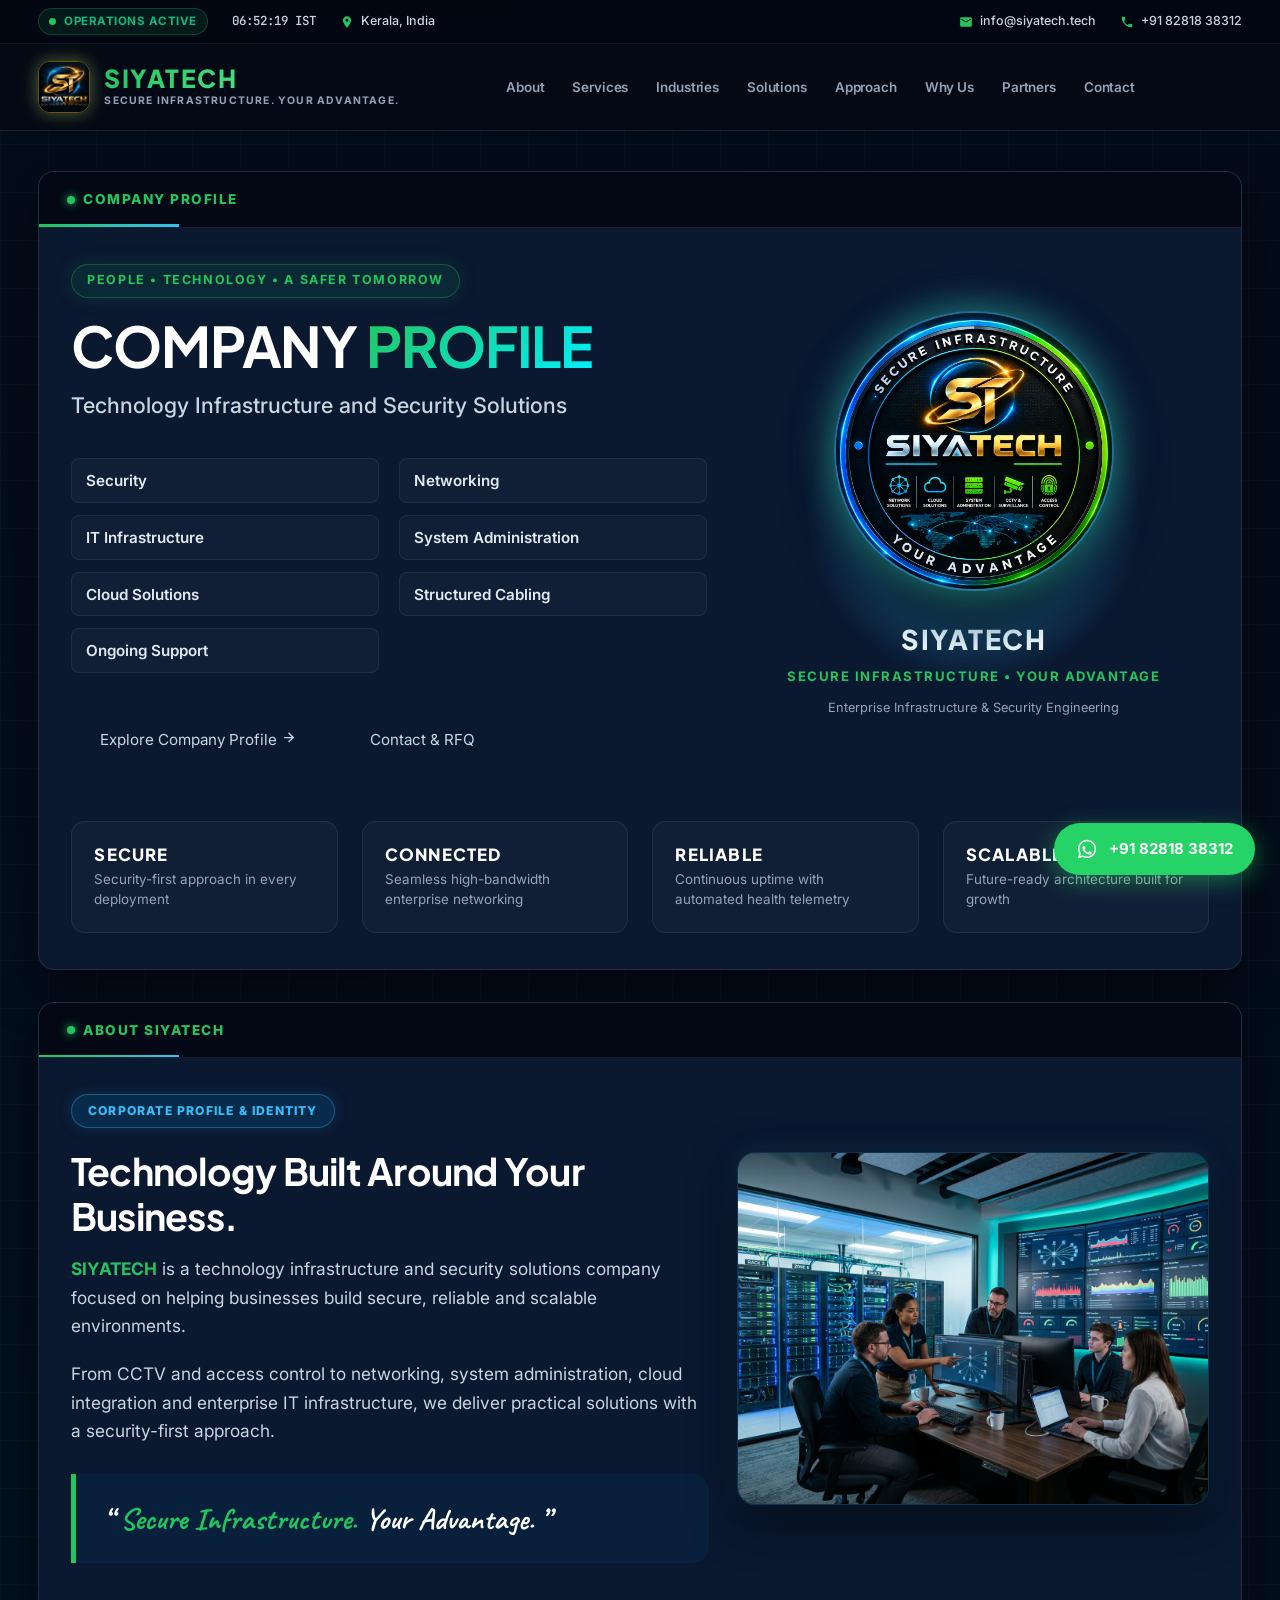
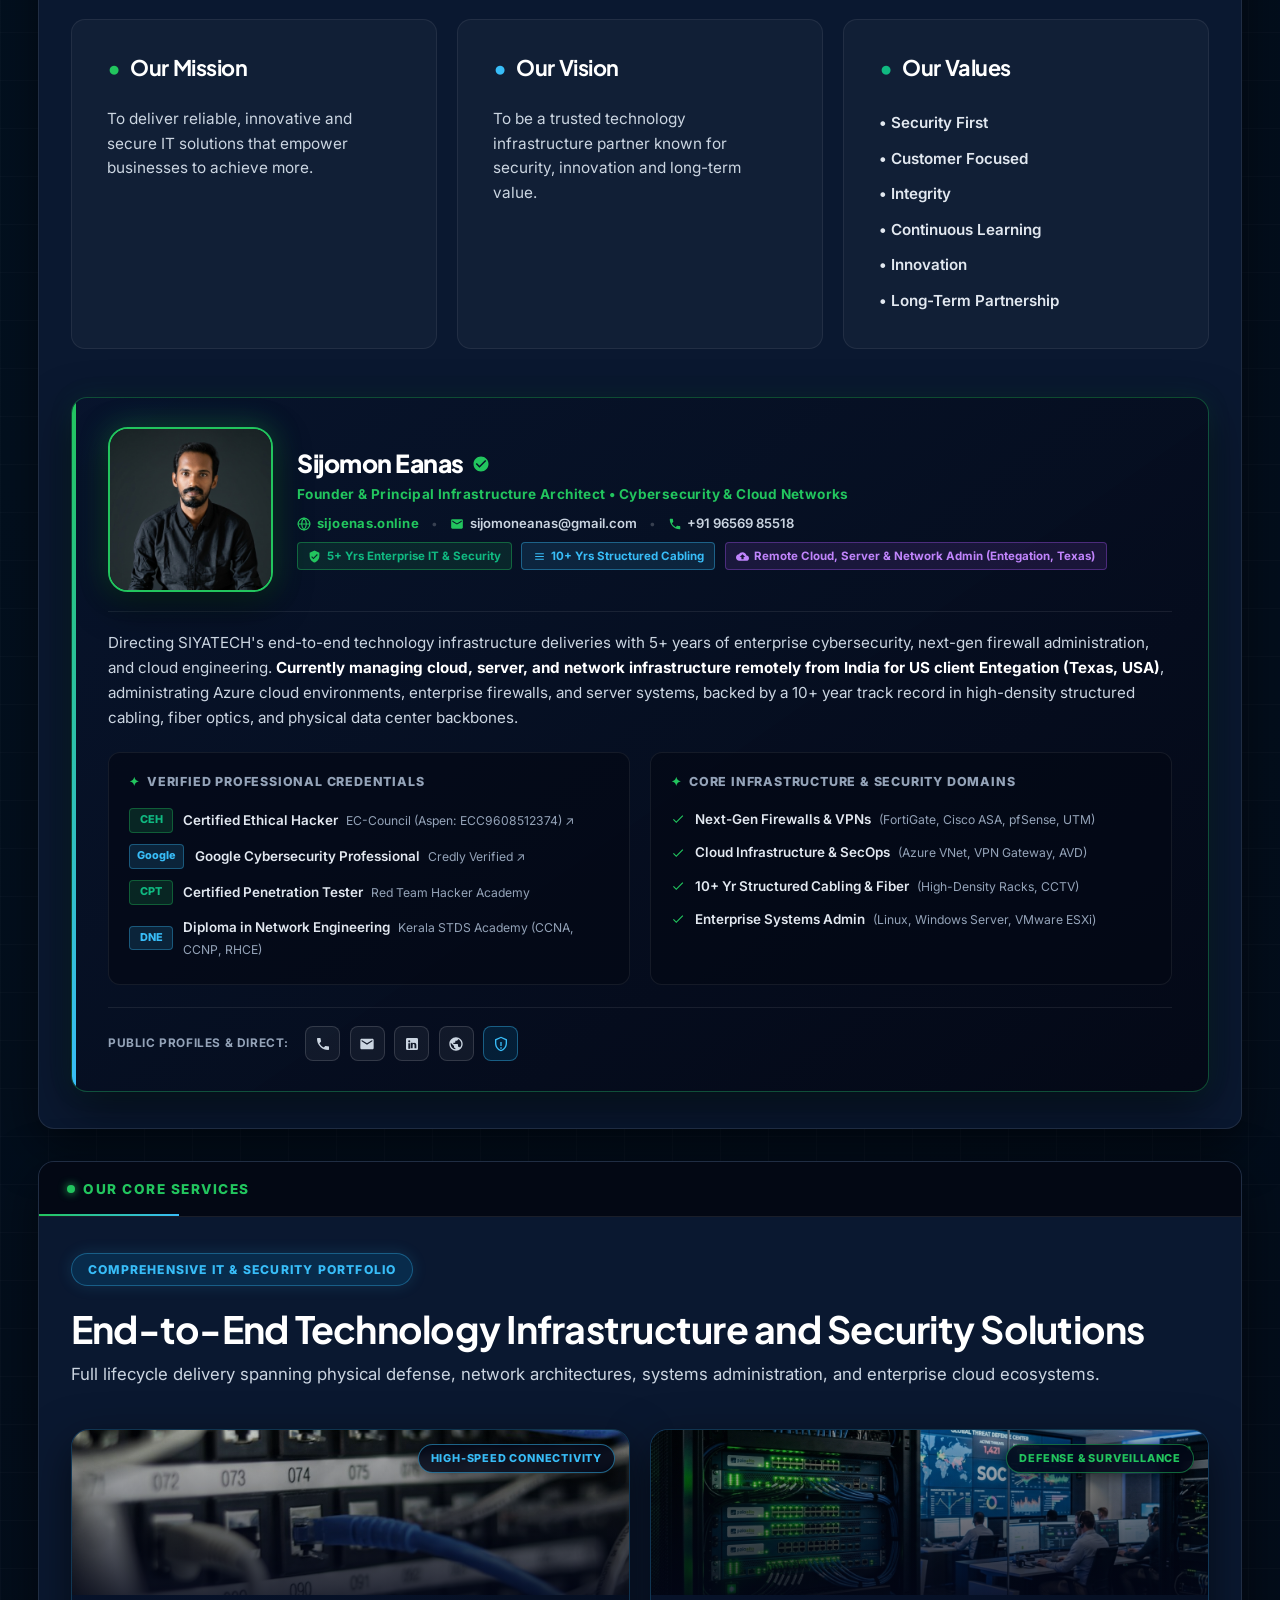
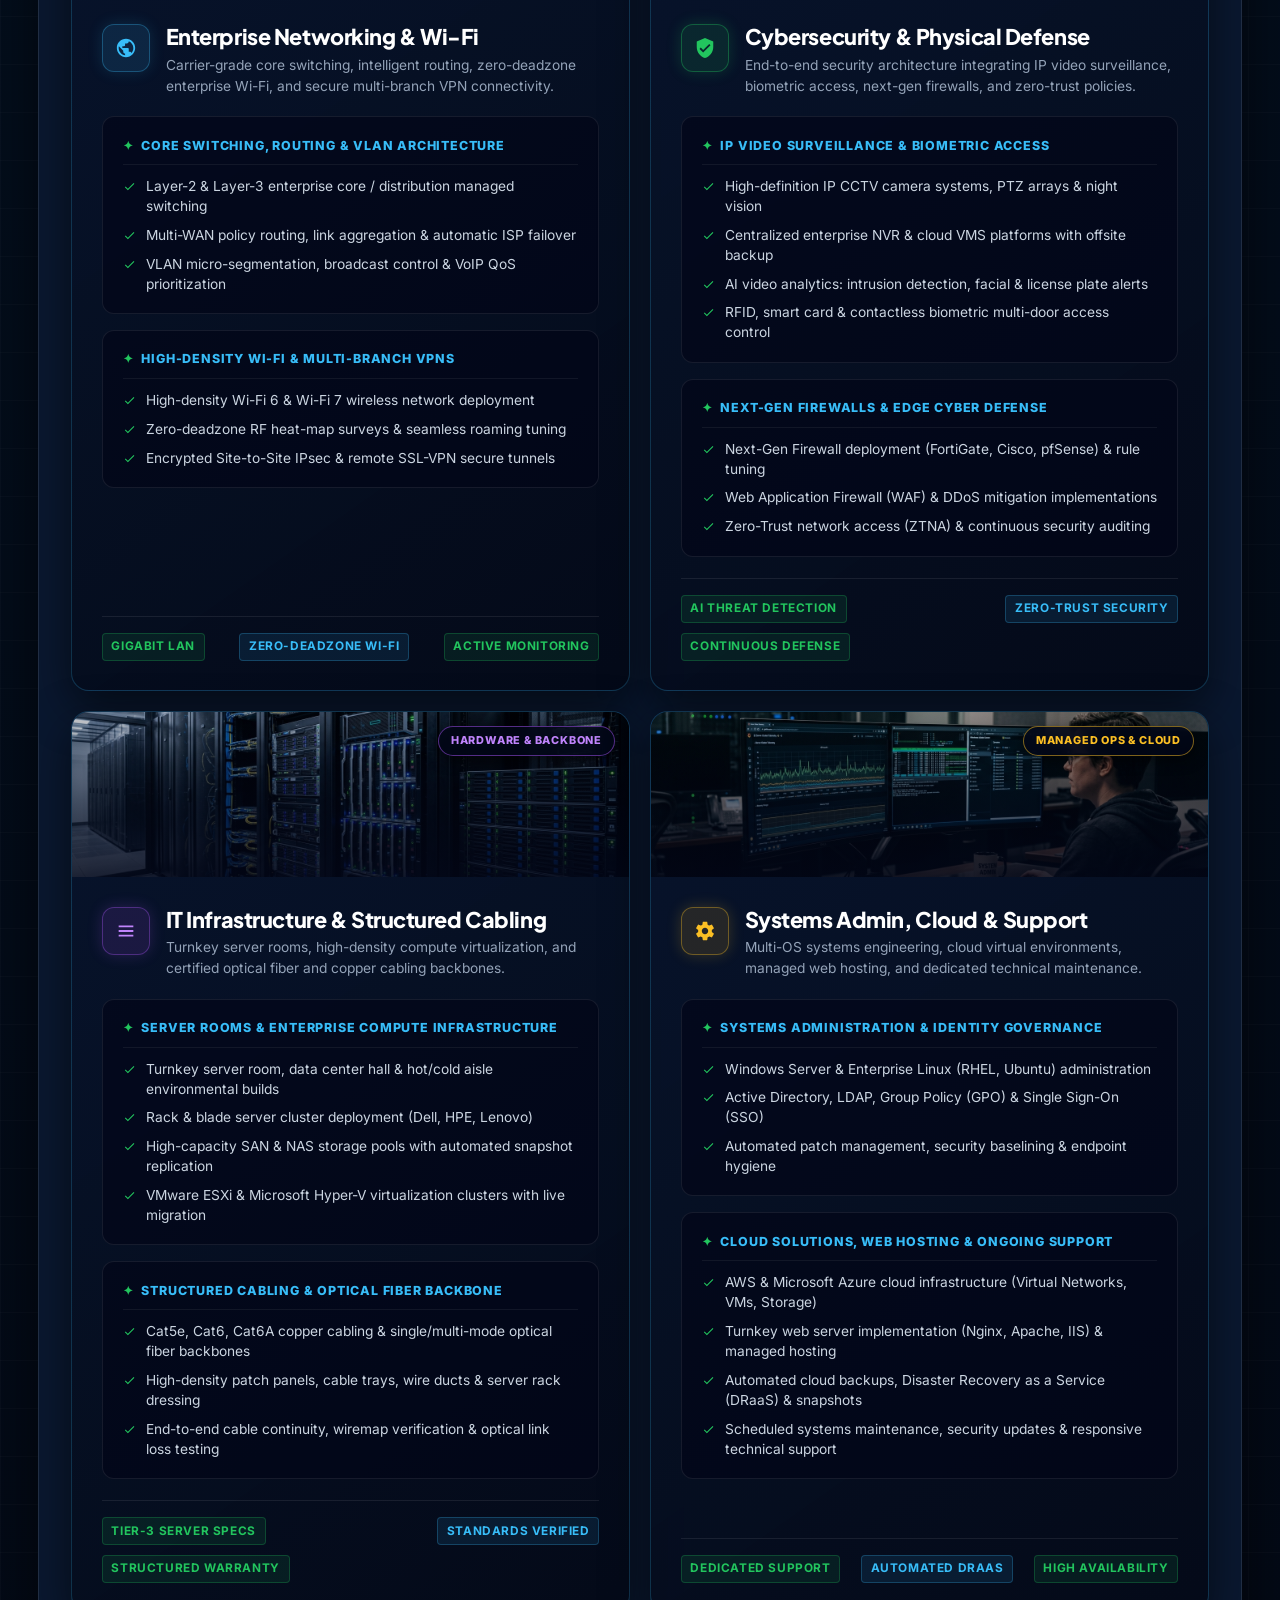
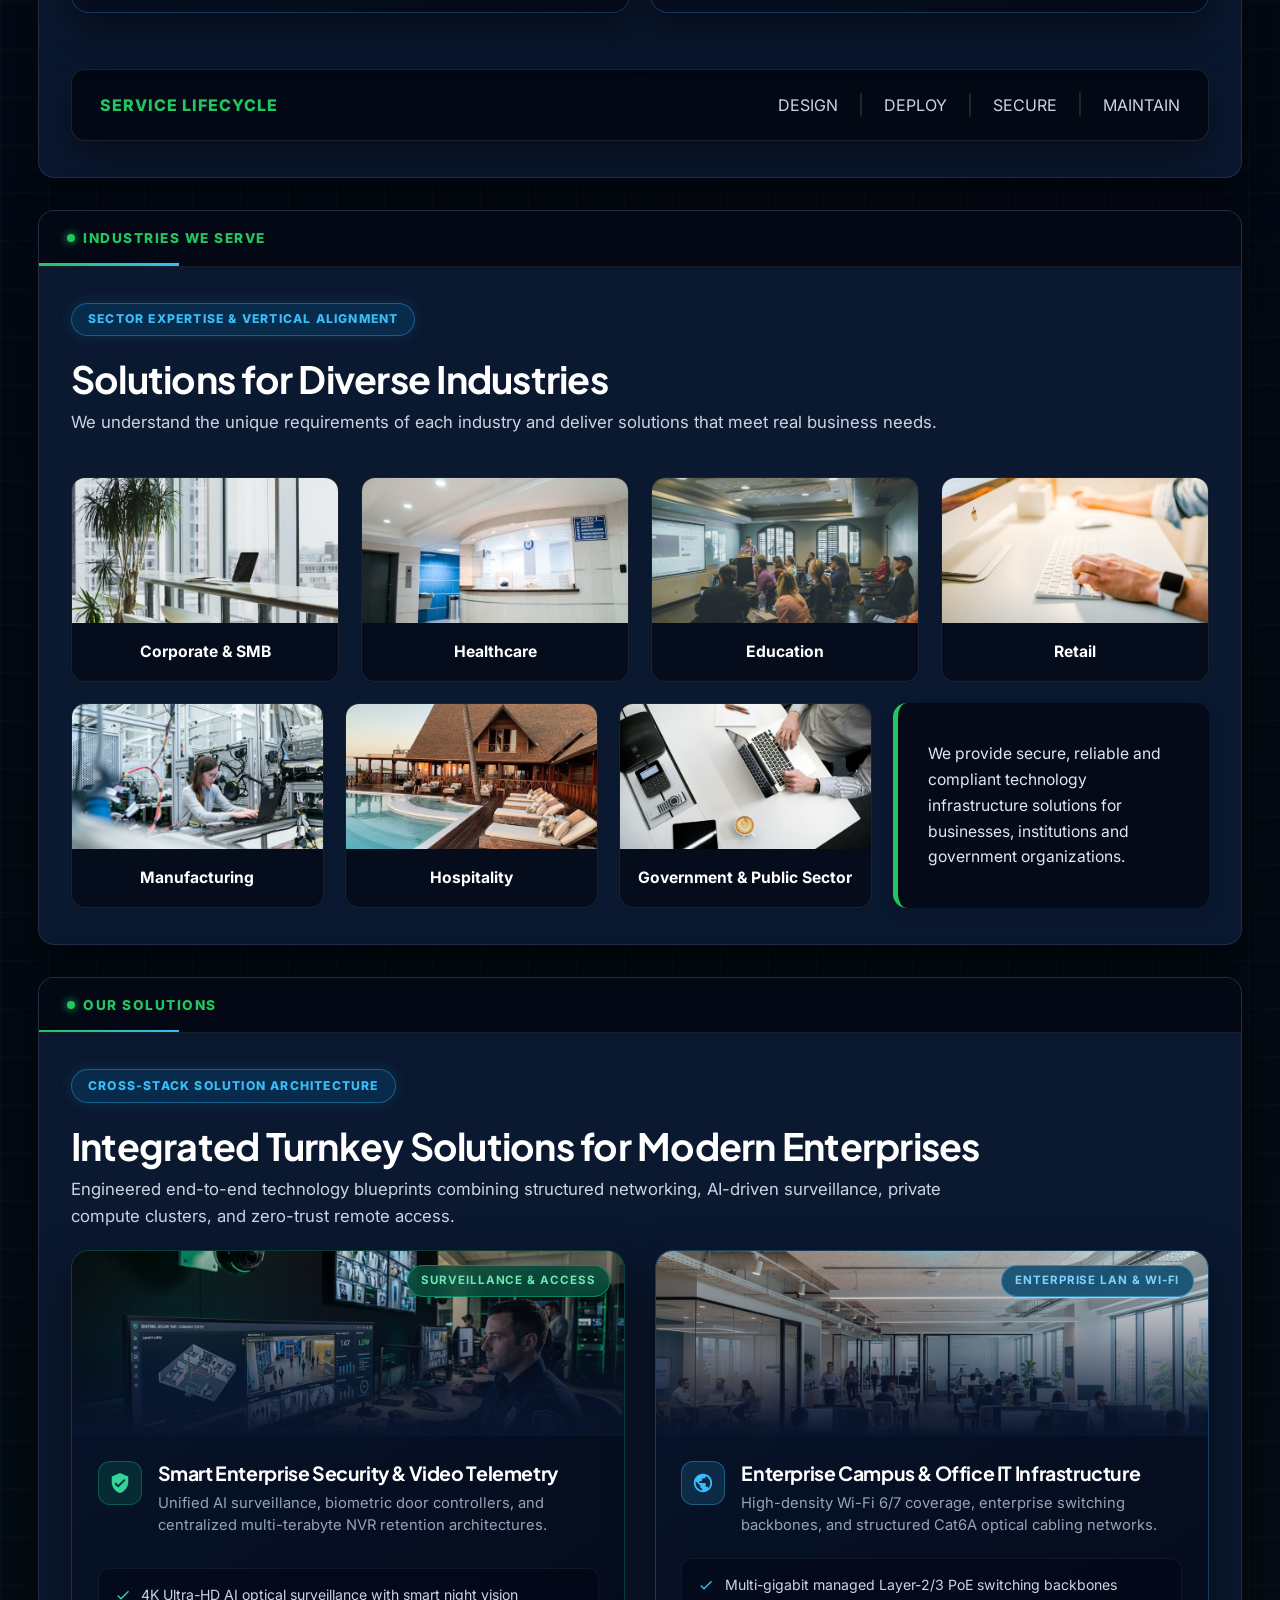
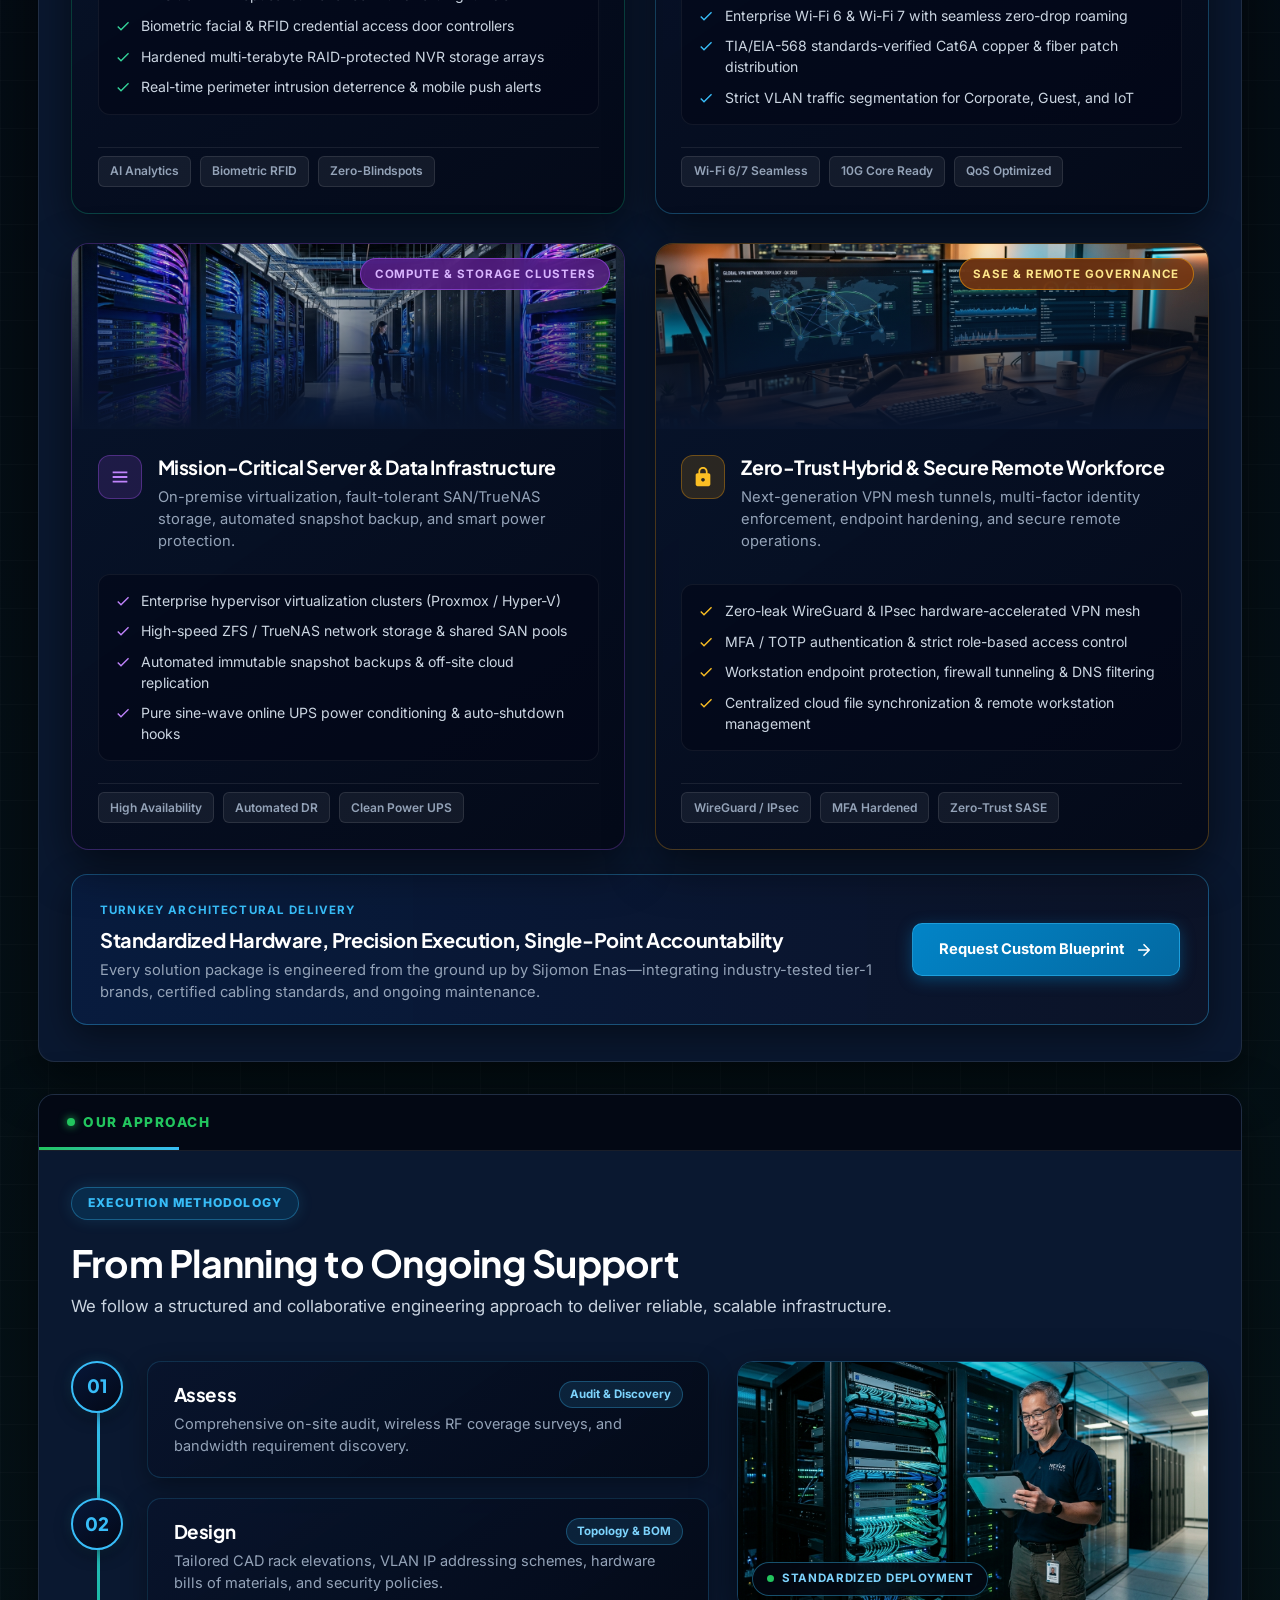
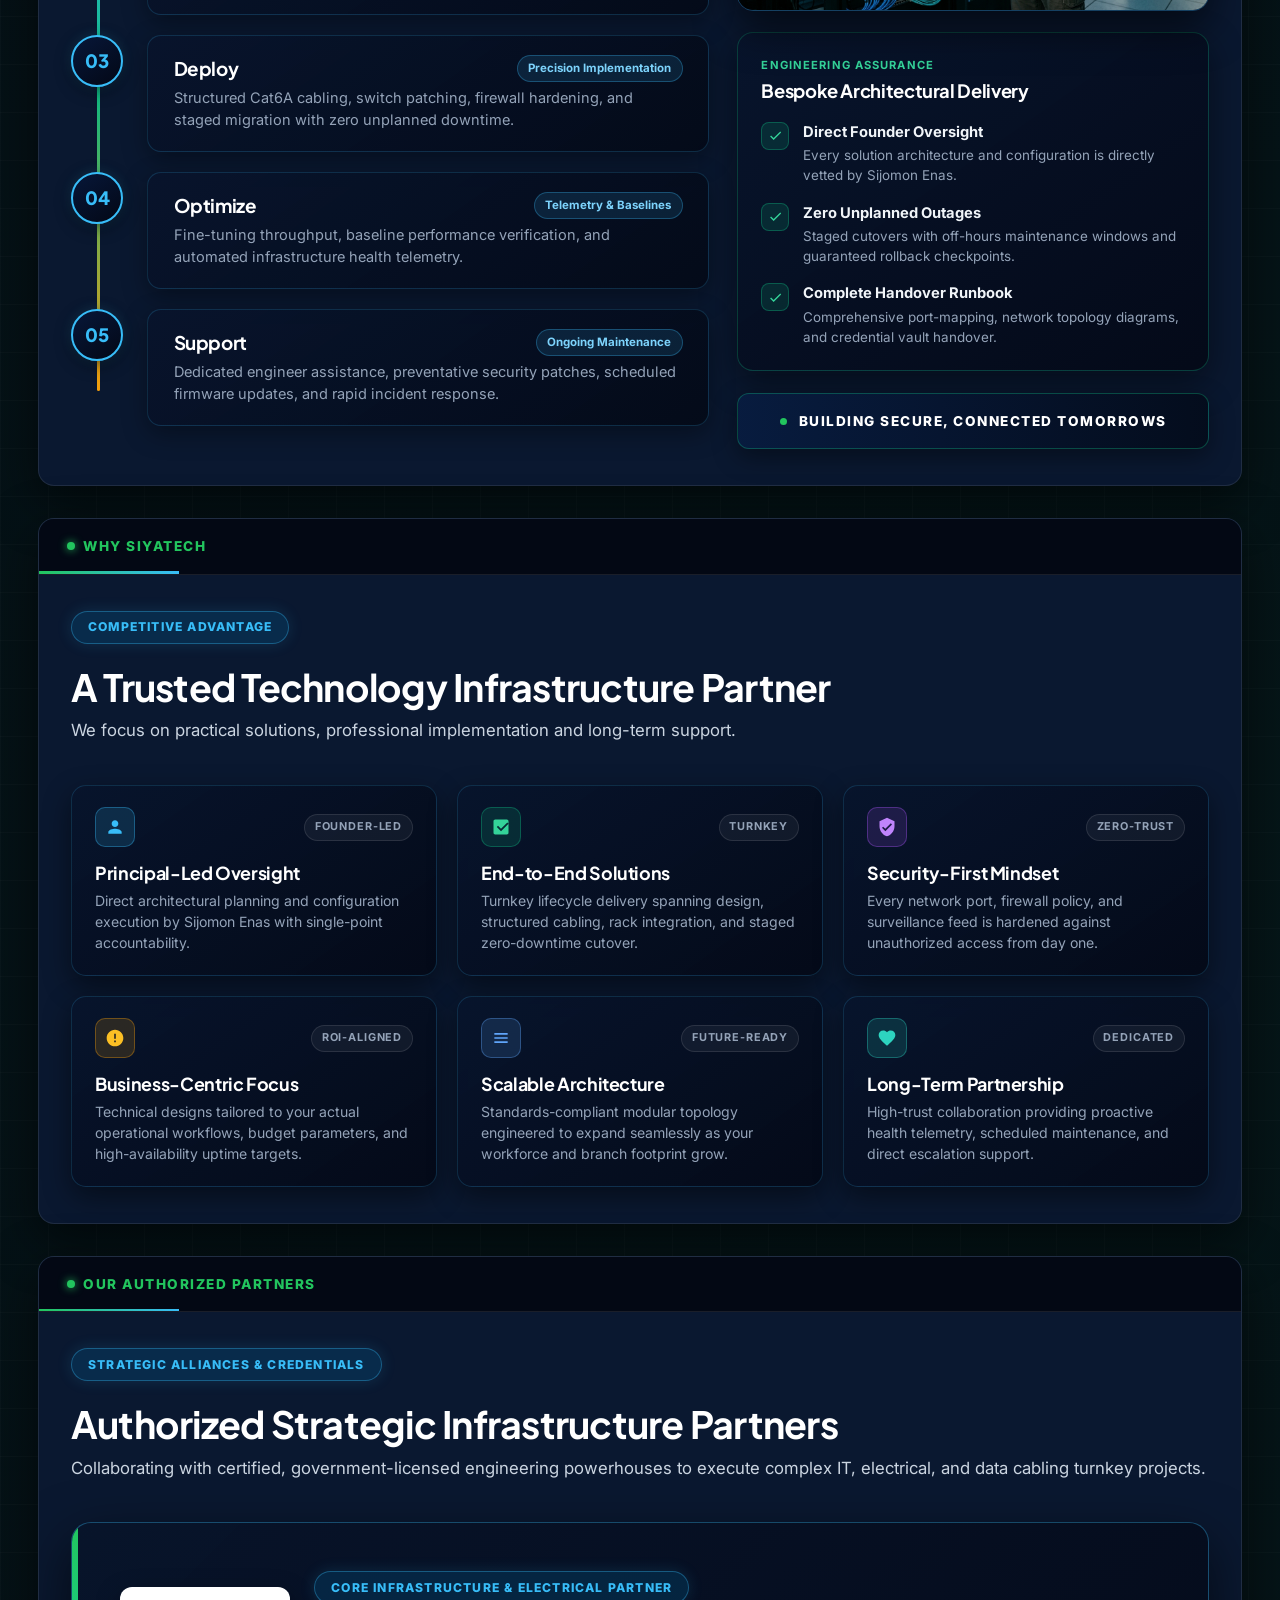
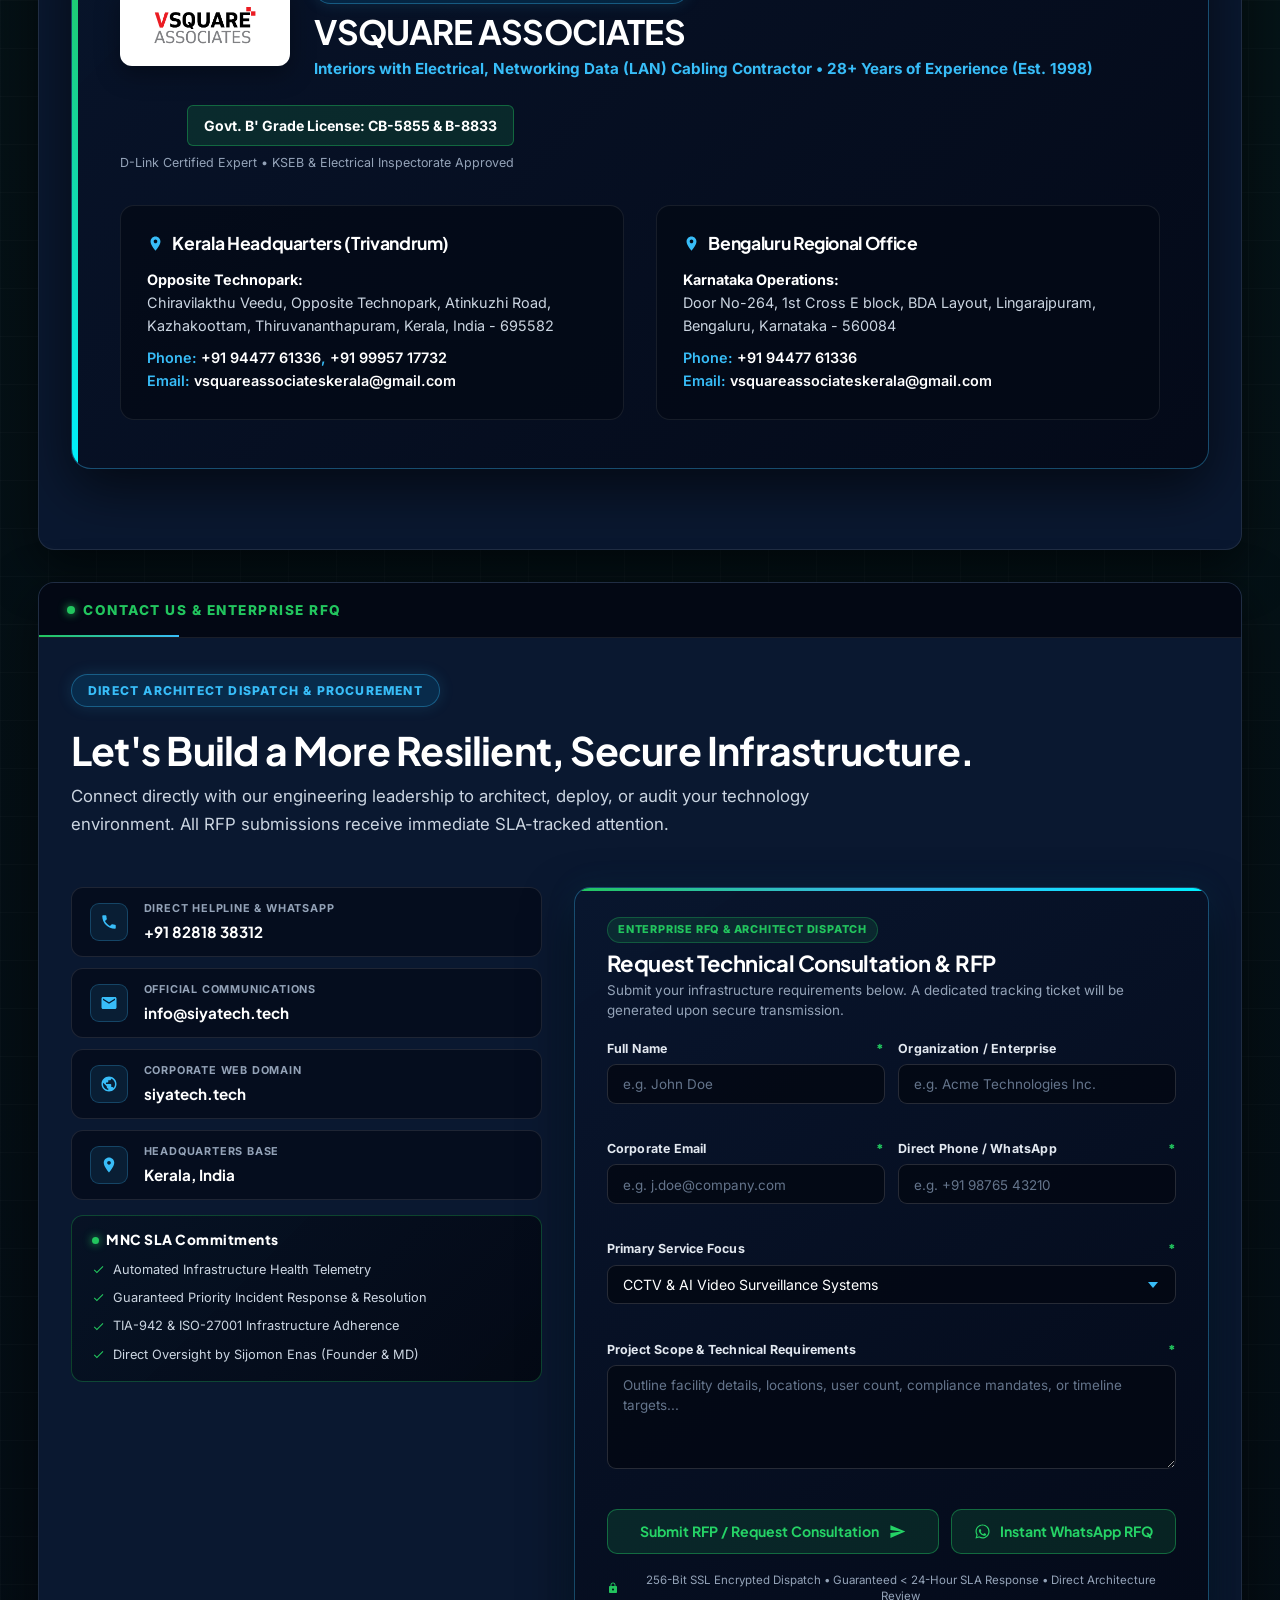
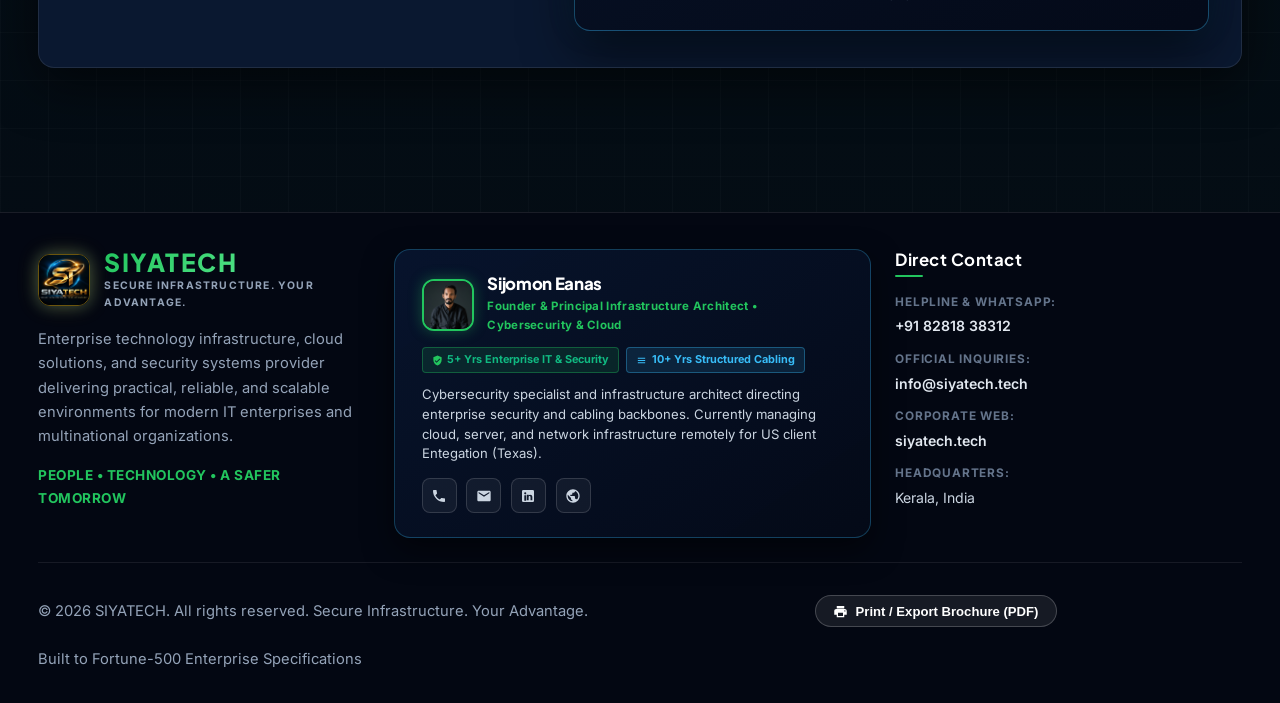
==== index.html @ b3ab4502 "Real-time auto backup 2026-09-28 01:26:15" ====
<!DOCTYPE html>
<html lang="en">
<head>
  <meta charset="UTF-8">
  <meta name="viewport" content="width=device-width, initial-scale=1.0">
  <title>SIYATECH | Enterprise Technology Infrastructure &amp; Security Solutions</title>
  <meta name="description" content="SIYATECH Official Executive Company Profile &amp; Technology Infrastructure Brochure. High-availability CCTV, Networking, Cloud Computing, Cloud Security, IT Infrastructure and System Administration.">
  <link rel="stylesheet" href="css/style.css?v=3.7">
  <link rel="icon" type="image/png" href="assets/images/company_logo_circle.png">
</head>
<body class="tech-grid-bg">

  <!-- Top Enterprise Status Bar -->
  <div class="top-bar">
    <div class="container top-bar-inner">
      <div class="top-bar-left">
        <span class="noc-live-badge">
          <span class="pulse-dot"></span>
          <span>OPERATIONS ACTIVE</span>
        </span>
        <span class="top-bar-item mono-font" id="liveNocClock">00:00:00 IST</span>
        <span class="top-bar-item">
          <svg viewBox="0 0 24 24"><path d="M12 2C8.13 2 5 5.13 5 9c0 5.25 7 13 7 13s7-7.75 7-13c0-3.87-3.13-7-7-7zm0 9.5c-1.38 0-2.5-1.12-2.5-2.5s1.12-2.5 2.5-2.5 2.5 1.12 2.5 2.5-1.12 2.5-2.5 2.5z"/></svg>
          Kerala, India
        </span>
      </div>
      <div class="top-bar-right">
        <span class="top-bar-item">
          <svg viewBox="0 0 24 24"><path d="M20 4H4c-1.1 0-1.99.9-1.99 2L2 18c0 1.1.9 2 2 2h16c1.1 0 2-.9 2-2V6c0-1.1-.9-2-2-2zm0 4l-8 5-8-5V6l8 5 8-5v2z"/></svg>
          <a href="mailto:info@siyatech.tech">info@siyatech.tech</a>
        </span>
        <span class="top-bar-item">
          <svg viewBox="0 0 24 24"><path d="M6.62 10.79c1.44 2.83 3.76 5.14 6.59 6.59l2.2-2.2c.27-.27.67-.36 1.02-.24 1.12.37 2.33.57 3.57.57.55 0 1 .45 1 1V20c0 .55-.45 1-1 1-9.39 0-17-7.61-17-17 0-.55.45-1 1-1h3.5c.55 0 1 .45 1 1 0 1.25.2 2.45.57 3.57.11.35.03.74-.25 1.02l-2.2 2.2z"/></svg>
          <a href="tel:+918281838312">+91 82818 38312</a>
        </span>
      </div>
    </div>
  </div>

  <!-- Primary Universal Navigation Header (Single Consolidated Bar) -->
  <header class="site-header">
    <div class="container nav-container">
      <a href="#sheet-cover" class="brand-logo" title="SIYATECH - Secure Infrastructure. Your Advantage.">
        <img src="assets/images/siyatech_gold_logo.jpg" alt="SIYATECH Official Logo" class="brand-logo-img">
        <div class="brand-logo-text">
          <span class="brand-name">SIYATECH</span>
          <span class="brand-tagline">Secure Infrastructure. Your Advantage.</span>
        </div>
      </a>

      <!-- Desktop & Mobile Navigation Links -->
      <nav class="main-nav" aria-label="Main Navigation">
        <ul class="nav-list">
          <li class="nav-item">
            <a href="#sheet-01" class="nav-link active"><span>About</span></a>
          </li>
          <li class="nav-item">
            <a href="#sheet-02" class="nav-link"><span>Services</span></a>
          </li>
          <li class="nav-item">
            <a href="#sheet-03" class="nav-link"><span>Industries</span></a>
          </li>
          <li class="nav-item">
            <a href="#sheet-04" class="nav-link"><span>Solutions</span></a>
          </li>
          <li class="nav-item">
            <a href="#sheet-05" class="nav-link"><span>Approach</span></a>
          </li>
          <li class="nav-item">
            <a href="#sheet-06" class="nav-link"><span>Why Us</span></a>
          </li>
          <li class="nav-item">
            <a href="#sheet-07" class="nav-link"><span>Partners</span></a>
          </li>
          <li class="nav-item">
            <a href="#sheet-08" class="nav-link"><span>Contact</span></a>
          </li>
        </ul>
      </nav>

      <!-- Action Button & Mobile Hamburger -->
      <div class="nav-actions">
        <button class="mobile-toggle" aria-label="Toggle Navigation Menu">☰</button>
      </div>
    </div>
  </header>

  <!-- Main Container: Continuous 8-Page Executive Brochure -->
  <main class="main-content" style="padding-top: 2.5rem; padding-bottom: 7rem;">
    <div class="container">

      <!-- =====================================================================
           SHEET 0: BROCHURE COVER
           ===================================================================== -->
      <section id="sheet-cover" class="brochure-sheet">
        <div class="brochure-sheet-header">
          <span class="sheet-tag">COMPANY PROFILE</span>
        </div>
        <div class="brochure-sheet-body">
          <div class="hero-grid" style="align-items: center; margin-bottom: 2.5rem;">
            <div>
              <div class="hero-tagline-badge">PEOPLE • TECHNOLOGY • A SAFER TOMORROW</div>
              <h1 style="font-size: 3.5rem; color: var(--color-white); line-height: 1.05; margin-bottom: 0.8rem; text-transform: uppercase;">
                Company <span style="background: linear-gradient(135deg, #22C55E 0%, #00F0FF 100%); -webkit-background-clip: text; -webkit-text-fill-color: transparent;">Profile</span>
              </h1>
              <p style="color: #cbd5e1; font-size: 1.35rem; margin-bottom: 2.2rem; font-weight: 500;">
                Technology Infrastructure and Security Solutions
              </p>
              
              <div class="hero-focus-list">
                <div class="focus-item"><span>Security</span></div>
                <div class="focus-item"><span>Networking</span></div>
                <div class="focus-item"><span>IT Infrastructure</span></div>
                <div class="focus-item"><span>System Administration</span></div>
                <div class="focus-item"><span>Cloud Solutions</span></div>
                <div class="focus-item"><span>Structured Cabling</span></div>
                <div class="focus-item"><span>Ongoing Support</span></div>
              </div>

              <div style="margin-top: 2.5rem; display: flex; gap: 1.25rem; align-items: center; flex-wrap: wrap;">
                <a href="#sheet-01" class="btn-primary" style="padding: 0.85rem 1.8rem; font-size: 0.95rem;">
                  <span>Explore Company Profile</span>
                  <svg width="15" height="15" viewBox="0 0 24 24" fill="currentColor"><path d="M5 13h11.86l-5.43 5.43 1.42 1.42L21.14 12l-8.29-8.29-1.42 1.42L16.86 11H5v2z"/></svg>
                </a>
                <a href="#sheet-08" class="btn-secondary" style="padding: 0.85rem 1.6rem; font-size: 0.95rem;">
                  <span>Contact &amp; RFQ</span>
                </a>
              </div>
            </div>

            <!-- Cover Showcase with Official Enterprise Circular Badge -->
            <div class="cover-medallion-box">
              <img src="assets/images/siyatech_official_badge.jpg" alt="SIYATECH Official Enterprise Badge" class="cover-medallion-img">
              <div style="margin-top: 1.6rem; text-align: center;">
                <div style="font-family: 'Plus Jakarta Sans', sans-serif; font-size: 1.7rem; font-weight: 800; color: #fff; letter-spacing: 1.5px;">SIYATECH</div>
                <div style="font-size: 0.82rem; font-weight: 700; color: var(--color-green-neon); letter-spacing: 1.5px; text-transform: uppercase; margin-top: 0.25rem;">Secure Infrastructure • Your Advantage</div>
                <div style="font-size: 0.8rem; color: #94a3b8; margin-top: 0.6rem;">Enterprise Infrastructure &amp; Security Engineering</div>
              </div>
            </div>
          </div>

          <!-- 4 Pillars Section directly from brochure cover -->
          <div class="pillars-grid-4" style="margin-top: 3.5rem;">
            <div class="pillar-item">
              <div class="pillar-text">
                <h4>SECURE</h4>
                <p>Security-first approach in every deployment</p>
              </div>
            </div>
            <div class="pillar-item">
              <div class="pillar-text">
                <h4>CONNECTED</h4>
                <p>Seamless high-bandwidth enterprise networking</p>
              </div>
            </div>
            <div class="pillar-item">
              <div class="pillar-text">
                <h4>RELIABLE</h4>
                <p>Continuous uptime with automated health telemetry</p>
              </div>
            </div>
            <div class="pillar-item">
              <div class="pillar-text">
                <h4>SCALABLE</h4>
                <p>Future-ready architecture built for growth</p>
              </div>
            </div>
          </div>
        </div>
      </section>

      <!-- =====================================================================
           SHEET 1: ABOUT SIYATECH
           ===================================================================== -->
      <section id="sheet-01" class="brochure-sheet">
        <div class="brochure-sheet-header">
          <span class="sheet-tag">ABOUT SIYATECH</span>
        </div>
        <div class="brochure-sheet-body">
          <div class="about-intro-grid">
            <div>
              <div class="page-badge-pill">CORPORATE PROFILE &amp; IDENTITY</div>
              <h2 style="font-size: 2.35rem; margin-bottom: 1.1rem; color: var(--color-white); line-height: 1.2;">
                Technology Built Around Your Business.
              </h2>
              <p class="lead-paragraph" style="color: #cbd5e1; margin-bottom: 1.2rem;">
                <strong style="color: var(--color-green-neon);">SIYATECH</strong> is a technology infrastructure and security solutions company focused on helping businesses build secure, reliable and scalable environments.
              </p>
              <p class="lead-paragraph" style="color: #cbd5e1; margin-bottom: 1.8rem;">
                From CCTV and access control to networking, system administration, cloud integration and enterprise IT infrastructure, we deliver practical solutions with a security-first approach.
              </p>
              
              <div class="about-quote-box" style="background: rgba(2, 132, 199, 0.08); border-left-color: var(--color-green-neon);">
                <div class="quote-script-text">“ <span style="color: var(--color-green-neon);">Secure Infrastructure.</span> Your Advantage. ”</div>
              </div>
            </div>

            <div class="about-image-card">
              <img src="assets/images/about_tech_operations.jpg" alt="SIYATECH Technology Infrastructure &amp; Security Operations Center" loading="lazy">
            </div>
          </div>

          <!-- Mission, Vision & Values -->
          <div class="mvv-grid" style="margin-top: 3.5rem;">
            <div class="pillar-item" style="display: flex; flex-direction: column; padding: 2.2rem;">
              <h3 style="color: var(--color-white); font-size: 1.35rem; margin-bottom: 0.6rem; display: flex; align-items: center; gap: 0.6rem;">
                <span style="color: var(--color-green-neon);">•</span> Our Mission
              </h3>
              <p style="color: #cbd5e1; font-size: 0.96rem; line-height: 1.6;">
                To deliver reliable, innovative and secure IT solutions that empower businesses to achieve more.
              </p>
            </div>
            <div class="pillar-item" style="display: flex; flex-direction: column; padding: 2.2rem;">
              <h3 style="color: var(--color-white); font-size: 1.35rem; margin-bottom: 0.6rem; display: flex; align-items: center; gap: 0.6rem;">
                <span style="color: var(--color-blue-light);">•</span> Our Vision
              </h3>
              <p style="color: #cbd5e1; font-size: 0.96rem; line-height: 1.6;">
                To be a trusted technology infrastructure partner known for security, innovation and long-term value.
              </p>
            </div>
            <div class="pillar-item" style="display: flex; flex-direction: column; padding: 2.2rem;">
              <h3 style="color: var(--color-white); font-size: 1.35rem; margin-bottom: 0.8rem; display: flex; align-items: center; gap: 0.6rem;">
                <span style="color: var(--color-green-bright);">•</span> Our Values
              </h3>
              <ul class="values-pill-list" style="color: #cbd5e1;">
                <li>• Security First</li>
                <li>• Customer Focused</li>
                <li>• Integrity</li>
                <li>• Continuous Learning</li>
                <li>• Innovation</li>
                <li>• Long-Term Partnership</li>
              </ul>
            </div>
          </div>

          <!-- Compact Executive Leadership & Founder Profile -->
          <div class="founder-spotlight-card">
            <div class="founder-compact-top">
              <div class="founder-identity-wrap">
                <div class="founder-avatar-box">
                  <img src="assets/images/sijomon_eanas.jpg" alt="Sijomon Eanas - Founder &amp; Principal Infrastructure Architect">
                </div>
                <div>
                  <h3 class="founder-name">
                    <span>Sijomon Eanas</span>
                    <svg width="18" height="18" viewBox="0 0 24 24" fill="var(--color-green-neon)" title="Verified Founder Profile" style="display:inline-block;vertical-align:middle;"><path d="M12 2C6.48 2 2 6.48 2 12s4.48 10 10 10 10-4.48 10-10S17.52 2 12 2zm-2 15l-5-5 1.41-1.41L10 14.17l7.59-7.59L19 8l-9 9z"/></svg>
                  </h3>
                  <div class="founder-role">Founder &amp; Principal Infrastructure Architect • Cybersecurity &amp; Cloud Networks</div>
                  
                  <!-- Direct Meta Line: sijoenas.online, Email & Mobile directly under title -->
                  <div class="founder-direct-meta-line">
                    <a href="https://sijoenas.online" target="_blank" rel="noopener noreferrer" class="meta-link domain" title="Personal Portfolio: sijoenas.online">
                      <svg width="14" height="14" viewBox="0 0 24 24" fill="none" stroke="currentColor" stroke-width="2" stroke-linecap="round" stroke-linejoin="round"><circle cx="12" cy="12" r="10"></circle><line x1="2" y1="12" x2="22" y2="12"></line><path d="M12 2a15.3 15.3 0 0 1 4 10 15.3 15.3 0 0 1-4 10 15.3 15.3 0 0 1-4-10 15.3 15.3 0 0 1 4-10z"></path></svg>
                      <span>sijoenas.online</span>
                    </a>
                    <span class="meta-divider">•</span>
                    <a href="mailto:sijomoneanas@gmail.com" class="meta-link email" title="Direct Email: sijomoneanas@gmail.com">
                      <svg width="14" height="14" viewBox="0 0 24 24" fill="currentColor"><path d="M20 4H4c-1.1 0-1.99.9-1.99 2L2 18c0 1.1.9 2 2 2h16c1.1 0 2-.9 2-2V6c0-1.1-.9-2-2-2zm0 4l-8 5-8-5V6l8 5 8-5v2z"/></svg>
                      <span>sijomoneanas@gmail.com</span>
                    </a>
                    <span class="meta-divider">•</span>
                    <a href="tel:+919656985518" class="meta-link phone" title="Call / WhatsApp: +91 96569 85518">
                      <svg width="14" height="14" viewBox="0 0 24 24" fill="currentColor"><path d="M6.62 10.79c1.44 2.83 3.76 5.14 6.59 6.59l2.2-2.2c.27-.27.67-.36 1.02-.24 1.12.37 2.33.57 3.57.57.55 0 1 .45 1 1V20c0 .55-.45 1-1 1-9.39 0-17-7.61-17-17 0-.55.45-1 1-1h3.5c.55 0 1 .45 1 1 0 1.25.2 2.45.57 3.57.11.35.03.74-.25 1.02l-2.2 2.2z"/></svg>
                      <span>+91 96569 85518</span>
                    </a>
                  </div>

                  <div class="founder-exp-badges">
                    <span class="f-pill green" title="Enterprise IT Infrastructure &amp; Cybersecurity Experience">
                      <svg width="13" height="13" viewBox="0 0 24 24" style="width:13px;height:13px;max-width:13px;max-height:13px;fill:var(--color-green-neon);flex-shrink:0;"><path d="M12 1L3 5v6c0 5.55 3.84 10.74 9 12 5.16-1.26 9-6.45 9-12V5l-9-4zm-2 16l-4-4 1.41-1.41L10 14.17l6.59-6.59L18 9l-8 8z"/></svg>
                      <span>5+ Yrs Enterprise IT &amp; Security</span>
                    </span>
                    <span class="f-pill blue" title="Structured Cabling, Fiber Backbones &amp; Data Center Racks">
                      <svg width="13" height="13" viewBox="0 0 24 24" style="width:13px;height:13px;max-width:13px;max-height:13px;fill:var(--color-blue-light);flex-shrink:0;"><path d="M4 6h16v2H4zm0 5h16v2H4zm0 5h16v2H4z"/></svg>
                      <span>10+ Yrs Structured Cabling</span>
                    </span>
                    <span class="f-pill purple" style="background: rgba(168, 85, 247, 0.12); border: 1px solid rgba(168, 85, 247, 0.35); color: #c084fc;" title="Active US Enterprise Client Infrastructure Operations">
                      <svg width="13" height="13" viewBox="0 0 24 24" style="width:13px;height:13px;max-width:13px;max-height:13px;fill:#c084fc;flex-shrink:0;"><path d="M19.35 10.04C18.67 6.59 15.64 4 12 4 9.11 4 6.6 5.64 5.35 8.04 2.34 8.36 0 10.91 0 14c0 3.31 2.69 6 6 6h13c2.76 0 5-2.24 5-5 0-2.64-2.05-4.78-4.65-4.96zM14 13v4h-4v-4H7l5-5 5 5h-3z"/></svg>
                      <span>Remote Cloud, Server &amp; Network Admin (Entegation, Texas)</span>
                    </span>
                  </div>
                </div>
              </div>
            </div>

            <p class="founder-compact-bio" style="font-size: 0.95rem; line-height: 1.65; color: #cbd5e1; margin-bottom: 1.35rem;">
              Directing SIYATECH's end-to-end technology infrastructure deliveries with 5+ years of enterprise cybersecurity, next-gen firewall administration, and cloud engineering. <strong style="color: #ffffff;">Currently managing cloud, server, and network infrastructure remotely from India for US client Entegation (Texas, USA)</strong>, administrating Azure cloud environments, enterprise firewalls, and server systems, backed by a 10+ year track record in high-density structured cabling, fiber optics, and physical data center backbones.
            </p>

            <!-- 2-Column Mini Matrix -->
            <div class="founder-matrix-2">
              <!-- Certifications -->
              <div class="founder-matrix-col">
                <div class="matrix-col-title">
                  <span>✦</span> Verified Professional Credentials
                </div>
                <a href="https://aspen.eccouncil.org/VerifyBadge?type=certification&amp;a=dOdFFooEUxz+QZnP6Jhn5R+yCr+6F1V7EEpRvzA2FuU=" target="_blank" rel="noopener noreferrer" class="matrix-item-row" title="Click to verify EC-Council CEH credential">
                  <span class="matrix-code-chip">CEH</span>
                  <div class="matrix-item-text">Certified Ethical Hacker <small>EC-Council (Aspen: ECC9608512374) ↗</small></div>
                </a>
                <a href="https://www.credly.com/badges/b343af75-91be-4dcf-aa23-56ffdece5273/public_url" target="_blank" rel="noopener noreferrer" class="matrix-item-row" title="Click to verify Google Cybersecurity certificate on Credly">
                  <span class="matrix-code-chip blue">Google</span>
                  <div class="matrix-item-text">Google Cybersecurity Professional <small>Credly Verified ↗</small></div>
                </a>
                <div class="matrix-item-row">
                  <span class="matrix-code-chip">CPT</span>
                  <div class="matrix-item-text">Certified Penetration Tester <small>Red Team Hacker Academy</small></div>
                </div>
                <div class="matrix-item-row">
                  <span class="matrix-code-chip blue">DNE</span>
                  <div class="matrix-item-text">Diploma in Network Engineering <small>Kerala STDS Academy (CCNA, CCNP, RHCE)</small></div>
                </div>
              </div>

              <!-- Core Domains -->
              <div class="founder-matrix-col">
                <div class="matrix-col-title">
                  <span>✦</span> Core Infrastructure &amp; Security Domains
                </div>
                <div class="matrix-item-row">
                  <svg class="matrix-check-icon" width="14" height="14" viewBox="0 0 24 24" style="width:14px;height:14px;max-width:14px;max-height:14px;fill:var(--color-green-neon);flex-shrink:0;"><path d="M9 16.17L4.83 12l-1.42 1.41L9 19 21 7l-1.41-1.41z"/></svg>
                  <div class="matrix-item-text">Next-Gen Firewalls &amp; VPNs <small>(FortiGate, Cisco ASA, pfSense, UTM)</small></div>
                </div>
                <div class="matrix-item-row">
                  <svg class="matrix-check-icon" width="14" height="14" viewBox="0 0 24 24" style="width:14px;height:14px;max-width:14px;max-height:14px;fill:var(--color-green-neon);flex-shrink:0;"><path d="M9 16.17L4.83 12l-1.42 1.41L9 19 21 7l-1.41-1.41z"/></svg>
                  <div class="matrix-item-text">Cloud Infrastructure &amp; SecOps <small>(Azure VNet, VPN Gateway, AVD)</small></div>
                </div>
                <div class="matrix-item-row">
                  <svg class="matrix-check-icon" width="14" height="14" viewBox="0 0 24 24" style="width:14px;height:14px;max-width:14px;max-height:14px;fill:var(--color-green-neon);flex-shrink:0;"><path d="M9 16.17L4.83 12l-1.42 1.41L9 19 21 7l-1.41-1.41z"/></svg>
                  <div class="matrix-item-text">10+ Yr Structured Cabling &amp; Fiber <small>(High-Density Racks, CCTV)</small></div>
                </div>
                <div class="matrix-item-row">
                  <svg class="matrix-check-icon" width="14" height="14" viewBox="0 0 24 24" style="width:14px;height:14px;max-width:14px;max-height:14px;fill:var(--color-green-neon);flex-shrink:0;"><path d="M9 16.17L4.83 12l-1.42 1.41L9 19 21 7l-1.41-1.41z"/></svg>
                  <div class="matrix-item-text">Enterprise Systems Admin <small>(Linux, Windows Server, VMware ESXi)</small></div>
                </div>
              </div>
            </div>

            <!-- Direct Contact & Social Connect Strip (Compact Thumbnails with Tooltip) -->
            <div class="founder-connect-strip">
              <span class="connect-strip-label">Public Profiles &amp; Direct:</span>
              <div class="social-thumb-strip">
                <a href="tel:+919656985518" class="social-thumb-btn phone" data-tooltip="Call / WhatsApp: +91 96569 85518" aria-label="Direct Phone / WhatsApp">
                  <svg width="16" height="16" viewBox="0 0 24 24" style="width:16px;height:16px;max-width:16px;max-height:16px;flex-shrink:0;"><path d="M6.62 10.79c1.44 2.83 3.76 5.14 6.59 6.59l2.2-2.2c.27-.27.67-.36 1.02-.24 1.12.37 2.33.57 3.57.57.55 0 1 .45 1 1V20c0 .55-.45 1-1 1-9.39 0-17-7.61-17-17 0-.55.45-1 1-1h3.5c.55 0 1 .45 1 1 0 1.25.2 2.45.57 3.57.11.35.03.74-.25 1.02l-2.2 2.2z"/></svg>
                </a>
                <a href="mailto:sijomoneanas@gmail.com" class="social-thumb-btn email" data-tooltip="Direct Email: sijomoneanas@gmail.com" aria-label="Direct Email">
                  <svg width="16" height="16" viewBox="0 0 24 24" style="width:16px;height:16px;max-width:16px;max-height:16px;flex-shrink:0;"><path d="M20 4H4c-1.1 0-1.99.9-1.99 2L2 18c0 1.1.9 2 2 2h16c1.1 0 2-.9 2-2V6c0-1.1-.9-2-2-2zm0 4l-8 5-8-5V6l8 5 8-5v2z"/></svg>
                </a>
                <a href="https://www.linkedin.com/in/sijomoneanas" target="_blank" rel="noopener noreferrer" class="social-thumb-btn linkedin" data-tooltip="LinkedIn: /in/sijomoneanas" aria-label="LinkedIn Profile">
                  <svg width="16" height="16" viewBox="0 0 24 24" style="width:16px;height:16px;max-width:16px;max-height:16px;flex-shrink:0;"><path d="M19 3a2 2 0 0 1 2 2v14a2 2 0 0 1-2 2H5a2 2 0 0 1-2-2V5a2 2 0 0 1 2-2h14m-.5 15.5v-5.3a3.26 3.26 0 0 0-3.26-3.26c-.85 0-1.84.52-2.28 1.3v-1.11h-2.79v8.37h2.79v-4.93c0-.77.62-1.4 1.39-1.4a1.4 1.4 0 0 1 1.4 1.4v4.93h2.75M6.46 10.9v8.37H9.2V10.9H6.46M7.83 6.45a1.6 1.6 0 1 0 0 3.2 1.6 1.6 0 0 0 0-3.2z"/></svg>
                </a>
                <a href="https://sijoenas.online" target="_blank" rel="noopener noreferrer" class="social-thumb-btn portfolio" data-tooltip="Portfolio: sijoenas.online" aria-label="Official Portfolio Site">
                  <svg width="16" height="16" viewBox="0 0 24 24" style="width:16px;height:16px;max-width:16px;max-height:16px;flex-shrink:0;"><path d="M12 2C6.48 2 2 6.48 2 12s4.48 10 10 10 10-4.48 10-10S17.52 2 12 2zm-1 17.93c-3.95-.49-7-3.85-7-7.93 0-.62.08-1.21.21-1.79L9 15v1c0 1.1.9 2 2 2v1.93zm6.9-2.54c-.26-.81-1-1.39-1.9-1.39h-1v-3c0-.55-.45-1-1-1H8v-2h2c.55 0 1-.45 1-1V7h2c1.1 0 2-.9 2-2v-.41c2.93 1.19 5 4.06 5 7.41 0 2.08-.8 3.97-2.1 5.39z"/></svg>
                </a>
                <a href="https://www.credly.com/badges/b343af75-91be-4dcf-aa23-56ffdece5273/public_url" target="_blank" rel="noopener noreferrer" class="social-thumb-btn credly" data-tooltip="Credly: Google Cybersecurity Certified" aria-label="Credly Certification Badge" style="background: rgba(2, 132, 199, 0.15); border-color: rgba(56, 189, 248, 0.4); color: #38bdf8;">
                  <svg width="16" height="16" viewBox="0 0 24 24" style="width:16px;height:16px;max-width:16px;max-height:16px;fill:currentColor;flex-shrink:0;"><path d="M12 1L3 5v6c0 5.55 3.84 10.74 9 12 5.16-1.26 9-6.45 9-12V5l-9-4zm0 2.18l7 3.12v4.7c0 4.54-3.13 8.79-7 9.88-3.87-1.09-7-5.34-7-9.88v-4.7l7-3.12zm-1 5.82v6h2v-6h-2zm0 8v2h2v-2h-2z"/></svg>
                </a>
              </div>
            </div>
          </div>
        </div>
      </section>

      <!-- =====================================================================
           SHEET 2: OUR CORE SERVICES (EXPANDED WITH CLOUD ECOSYSTEM)
           ===================================================================== -->
      <section id="sheet-02" class="brochure-sheet">
        <div class="brochure-sheet-header">
          <span class="sheet-tag">OUR CORE SERVICES</span>
        </div>
        <div class="brochure-sheet-body">
          <div style="margin-bottom: 2.5rem;">
            <div class="page-badge-pill">COMPREHENSIVE IT &amp; SECURITY PORTFOLIO</div>
            <h2 style="font-size: 2.35rem; color: var(--color-white); line-height: 1.2;">
              End-to-End Technology Infrastructure and Security Solutions
            </h2>
            <p style="color: #cbd5e1; font-size: 1.05rem; margin-top: 0.6rem;">
              Full lifecycle delivery spanning physical defense, network architectures, systems administration, and enterprise cloud ecosystems.
            </p>
          </div>

          <!-- 4-Pillar Modular Implementation Domains -->
          <div class="pillar-domain-grid-4">
            
            <!-- PILLAR 1: Enterprise Networking & Wi-Fi -->
            <div class="pillar-domain-card">
              <div class="pillar-domain-banner">
                <img src="assets/images/service_network.jpg" alt="Enterprise Networking &amp; Wireless Solutions">
                <span class="pillar-domain-chip cyan">HIGH-SPEED CONNECTIVITY</span>
              </div>
              <div class="pillar-domain-body">
                <div class="pillar-head-row">
                  <div class="pillar-icon-box">
                    <svg viewBox="0 0 24 24"><path d="M12 2C6.48 2 2 6.48 2 12s4.48 10 10 10 10-4.48 10-10S17.52 2 12 2zm-1 17.93c-3.95-.49-7-3.85-7-7.93 0-.62.08-1.21.21-1.79L9 15v1c0 1.1.9 2 2 2v1.93zm6.9-2.54c-.26-.81-1-1.39-1.9-1.39h-1v-3c0-.55-.45-1-1-1H8v-2h2c.55 0 1-.45 1-1V7h2c1.1 0 2-.9 2-2v-.41c2.93 1.19 5 4.06 5 7.41 0 2.08-.8 3.97-2.1 5.39z"/></svg>
                  </div>
                  <div class="pillar-title-wrap">
                    <h3 class="pillar-domain-title">Enterprise Networking &amp; Wi-Fi</h3>
                    <p class="pillar-domain-scope">Carrier-grade core switching, intelligent routing, zero-deadzone enterprise Wi-Fi, and secure multi-branch VPN connectivity.</p>
                  </div>
                </div>

                <div class="pillar-subboxes-wrap">
                  <!-- Sub-box 1 -->
                  <div class="pillar-subbox">
                    <div class="pillar-subbox-header">
                      <span class="dot">✦</span> Core Switching, Routing &amp; VLAN Architecture
                    </div>
                    <div class="pillar-impl-list">
                      <div class="pillar-impl-item">
                        <svg viewBox="0 0 24 24"><path d="M9 16.17L4.83 12l-1.42 1.41L9 19 21 7l-1.41-1.41z"/></svg>
                        <span>Layer-2 &amp; Layer-3 enterprise core / distribution managed switching</span>
                      </div>
                      <div class="pillar-impl-item">
                        <svg viewBox="0 0 24 24"><path d="M9 16.17L4.83 12l-1.42 1.41L9 19 21 7l-1.41-1.41z"/></svg>
                        <span>Multi-WAN policy routing, link aggregation &amp; automatic ISP failover</span>
                      </div>
                      <div class="pillar-impl-item">
                        <svg viewBox="0 0 24 24"><path d="M9 16.17L4.83 12l-1.42 1.41L9 19 21 7l-1.41-1.41z"/></svg>
                        <span>VLAN micro-segmentation, broadcast control &amp; VoIP QoS prioritization</span>
                      </div>
                    </div>
                  </div>

                  <!-- Sub-box 2 -->
                  <div class="pillar-subbox">
                    <div class="pillar-subbox-header">
                      <span class="dot">✦</span> High-Density Wi-Fi &amp; Multi-Branch VPNs
                    </div>
                    <div class="pillar-impl-list">
                      <div class="pillar-impl-item">
                        <svg viewBox="0 0 24 24"><path d="M9 16.17L4.83 12l-1.42 1.41L9 19 21 7l-1.41-1.41z"/></svg>
                        <span>High-density Wi-Fi 6 &amp; Wi-Fi 7 wireless network deployment</span>
                      </div>
                      <div class="pillar-impl-item">
                        <svg viewBox="0 0 24 24"><path d="M9 16.17L4.83 12l-1.42 1.41L9 19 21 7l-1.41-1.41z"/></svg>
                        <span>Zero-deadzone RF heat-map surveys &amp; seamless roaming tuning</span>
                      </div>
                      <div class="pillar-impl-item">
                        <svg viewBox="0 0 24 24"><path d="M9 16.17L4.83 12l-1.42 1.41L9 19 21 7l-1.41-1.41z"/></svg>
                        <span>Encrypted Site-to-Site IPsec &amp; remote SSL-VPN secure tunnels</span>
                      </div>
                    </div>
                  </div>
                </div>

                <div class="pillar-footer-strip">
                  <span class="pillar-footer-tag">Gigabit LAN</span>
                  <span class="pillar-footer-tag blue">Zero-Deadzone Wi-Fi</span>
                  <span class="pillar-footer-tag">Active Monitoring</span>
                </div>
              </div>
            </div>

            <!-- PILLAR 2: Cybersecurity & Physical Defense Architecture -->
            <div class="pillar-domain-card">
              <div class="pillar-domain-banner">
                <img src="assets/images/service_cyber_defense.jpg" alt="Cybersecurity &amp; Physical Defense Architecture">
                <span class="pillar-domain-chip green">DEFENSE &amp; SURVEILLANCE</span>
              </div>
              <div class="pillar-domain-body">
                <div class="pillar-head-row">
                  <div class="pillar-icon-box green">
                    <svg viewBox="0 0 24 24"><path d="M12 1L3 5v6c0 5.55 3.84 10.74 9 12 5.16-1.26 9-6.45 9-12V5l-9-4zm-2 16l-4-4 1.41-1.41L10 14.17l6.59-6.59L18 9l-8 8z"/></svg>
                  </div>
                  <div class="pillar-title-wrap">
                    <h3 class="pillar-domain-title">Cybersecurity &amp; Physical Defense</h3>
                    <p class="pillar-domain-scope">End-to-end security architecture integrating IP video surveillance, biometric access, next-gen firewalls, and zero-trust policies.</p>
                  </div>
                </div>

                <div class="pillar-subboxes-wrap">
                  <!-- Sub-box 1 -->
                  <div class="pillar-subbox">
                    <div class="pillar-subbox-header">
                      <span class="dot">✦</span> IP Video Surveillance &amp; Biometric Access
                    </div>
                    <div class="pillar-impl-list">
                      <div class="pillar-impl-item">
                        <svg viewBox="0 0 24 24"><path d="M9 16.17L4.83 12l-1.42 1.41L9 19 21 7l-1.41-1.41z"/></svg>
                        <span>High-definition IP CCTV camera systems, PTZ arrays &amp; night vision</span>
                      </div>
                      <div class="pillar-impl-item">
                        <svg viewBox="0 0 24 24"><path d="M9 16.17L4.83 12l-1.42 1.41L9 19 21 7l-1.41-1.41z"/></svg>
                        <span>Centralized enterprise NVR &amp; cloud VMS platforms with offsite backup</span>
                      </div>
                      <div class="pillar-impl-item">
                        <svg viewBox="0 0 24 24"><path d="M9 16.17L4.83 12l-1.42 1.41L9 19 21 7l-1.41-1.41z"/></svg>
                        <span>AI video analytics: intrusion detection, facial &amp; license plate alerts</span>
                      </div>
                      <div class="pillar-impl-item">
                        <svg viewBox="0 0 24 24"><path d="M9 16.17L4.83 12l-1.42 1.41L9 19 21 7l-1.41-1.41z"/></svg>
                        <span>RFID, smart card &amp; contactless biometric multi-door access control</span>
                      </div>
                    </div>
                  </div>

                  <!-- Sub-box 2 -->
                  <div class="pillar-subbox">
                    <div class="pillar-subbox-header">
                      <span class="dot">✦</span> Next-Gen Firewalls &amp; Edge Cyber Defense
                    </div>
                    <div class="pillar-impl-list">
                      <div class="pillar-impl-item">
                        <svg viewBox="0 0 24 24"><path d="M9 16.17L4.83 12l-1.42 1.41L9 19 21 7l-1.41-1.41z"/></svg>
                        <span>Next-Gen Firewall deployment (FortiGate, Cisco, pfSense) &amp; rule tuning</span>
                      </div>
                      <div class="pillar-impl-item">
                        <svg viewBox="0 0 24 24"><path d="M9 16.17L4.83 12l-1.42 1.41L9 19 21 7l-1.41-1.41z"/></svg>
                        <span>Web Application Firewall (WAF) &amp; DDoS mitigation implementations</span>
                      </div>
                      <div class="pillar-impl-item">
                        <svg viewBox="0 0 24 24"><path d="M9 16.17L4.83 12l-1.42 1.41L9 19 21 7l-1.41-1.41z"/></svg>
                        <span>Zero-Trust network access (ZTNA) &amp; continuous security auditing</span>
                      </div>
                    </div>
                  </div>
                </div>

                <div class="pillar-footer-strip">
                  <span class="pillar-footer-tag">AI Threat Detection</span>
                  <span class="pillar-footer-tag blue">Zero-Trust Security</span>
                  <span class="pillar-footer-tag">Continuous Defense</span>
                </div>
              </div>
            </div>

            <!-- PILLAR 3: IT Infrastructure & Structured Cabling -->
            <div class="pillar-domain-card">
              <div class="pillar-domain-banner">
                <img src="assets/images/service_servers.jpg" alt="IT Infrastructure &amp; Structured Cabling">
                <span class="pillar-domain-chip purple">HARDWARE &amp; BACKBONE</span>
              </div>
              <div class="pillar-domain-body">
                <div class="pillar-head-row">
                  <div class="pillar-icon-box purple">
                    <svg viewBox="0 0 24 24"><path d="M4 6h16v2H4zm0 5h16v2H4zm0 5h16v2H4z"/></svg>
                  </div>
                  <div class="pillar-title-wrap">
                    <h3 class="pillar-domain-title">IT Infrastructure &amp; Structured Cabling</h3>
                    <p class="pillar-domain-scope">Turnkey server rooms, high-density compute virtualization, and certified optical fiber and copper cabling backbones.</p>
                  </div>
                </div>

                <div class="pillar-subboxes-wrap">
                  <!-- Sub-box 1 -->
                  <div class="pillar-subbox">
                    <div class="pillar-subbox-header">
                      <span class="dot">✦</span> Server Rooms &amp; Enterprise Compute Infrastructure
                    </div>
                    <div class="pillar-impl-list">
                      <div class="pillar-impl-item">
                        <svg viewBox="0 0 24 24"><path d="M9 16.17L4.83 12l-1.42 1.41L9 19 21 7l-1.41-1.41z"/></svg>
                        <span>Turnkey server room, data center hall &amp; hot/cold aisle environmental builds</span>
                      </div>
                      <div class="pillar-impl-item">
                        <svg viewBox="0 0 24 24"><path d="M9 16.17L4.83 12l-1.42 1.41L9 19 21 7l-1.41-1.41z"/></svg>
                        <span>Rack &amp; blade server cluster deployment (Dell, HPE, Lenovo)</span>
                      </div>
                      <div class="pillar-impl-item">
                        <svg viewBox="0 0 24 24"><path d="M9 16.17L4.83 12l-1.42 1.41L9 19 21 7l-1.41-1.41z"/></svg>
                        <span>High-capacity SAN &amp; NAS storage pools with automated snapshot replication</span>
                      </div>
                      <div class="pillar-impl-item">
                        <svg viewBox="0 0 24 24"><path d="M9 16.17L4.83 12l-1.42 1.41L9 19 21 7l-1.41-1.41z"/></svg>
                        <span>VMware ESXi &amp; Microsoft Hyper-V virtualization clusters with live migration</span>
                      </div>
                    </div>
                  </div>

                  <!-- Sub-box 2 -->
                  <div class="pillar-subbox">
                    <div class="pillar-subbox-header">
                      <span class="dot">✦</span> Structured Cabling &amp; Optical Fiber Backbone
                    </div>
                    <div class="pillar-impl-list">
                      <div class="pillar-impl-item">
                        <svg viewBox="0 0 24 24"><path d="M9 16.17L4.83 12l-1.42 1.41L9 19 21 7l-1.41-1.41z"/></svg>
                        <span>Cat5e, Cat6, Cat6A copper cabling &amp; single/multi-mode optical fiber backbones</span>
                      </div>
                      <div class="pillar-impl-item">
                        <svg viewBox="0 0 24 24"><path d="M9 16.17L4.83 12l-1.42 1.41L9 19 21 7l-1.41-1.41z"/></svg>
                        <span>High-density patch panels, cable trays, wire ducts &amp; server rack dressing</span>
                      </div>
                      <div class="pillar-impl-item">
                        <svg viewBox="0 0 24 24"><path d="M9 16.17L4.83 12l-1.42 1.41L9 19 21 7l-1.41-1.41z"/></svg>
                        <span>End-to-end cable continuity, wiremap verification &amp; optical link loss testing</span>
                      </div>
                    </div>
                  </div>
                </div>

                <div class="pillar-footer-strip">
                  <span class="pillar-footer-tag">Tier-3 Server Specs</span>
                  <span class="pillar-footer-tag blue">Standards Verified</span>
                  <span class="pillar-footer-tag">Structured Warranty</span>
                </div>
              </div>
            </div>

            <!-- PILLAR 4: Systems Administration, Cloud Solutions & Ongoing Support -->
            <div class="pillar-domain-card">
              <div class="pillar-domain-banner">
                <img src="assets/images/service_sysadmin.jpg" alt="Systems Administration, Cloud Solutions &amp; Ongoing Support">
                <span class="pillar-domain-chip amber">MANAGED OPS &amp; CLOUD</span>
              </div>
              <div class="pillar-domain-body">
                <div class="pillar-head-row">
                  <div class="pillar-icon-box amber">
                    <svg viewBox="0 0 24 24"><path d="M19.43 12.98c.04-.32.07-.64.07-.98s-.03-.66-.07-.98l2.11-1.65c.19-.15.24-.42.12-.64l-2-3.46c-.12-.22-.39-.3-.61-.22l-2.49 1c-.52-.4-1.08-.73-1.69-.98l-.38-2.65C14.46 2.18 14.25 2 14 2h-4c-.25 0-.46.18-.49.42l-.38 2.65c-.61.25-1.17.59-1.69.98l-2.49-1c-.23-.09-.49 0-.61.22l-2 3.46c-.13.22-.07.49.12.64l2.11 1.65c-.04.32-.07.65-.07.98s.03.66.07.98l-2.11 1.65c-.19.15-.24.42-.12.64l2 3.46c.12.22.39.3.61.22l2.49-1c.52.4 1.08.73 1.69.98l.38 2.65c.03.24.24.42.49.42h4c.25 0 .46-.18.49-.42l.38-2.65c.61-.25 1.17-.59 1.69-.98l2.49 1c.23.09.49 0 .61-.22l2-3.46c.12-.22.07-.49-.12-.64l-2.11-1.65zM12 15.5c-1.93 0-3.5-1.57-3.5-3.5s1.57-3.5 3.5-3.5 3.5 1.57 3.5 3.5-1.57 3.5-3.5 3.5z"/></svg>
                  </div>
                  <div class="pillar-title-wrap">
                    <h3 class="pillar-domain-title">Systems Admin, Cloud &amp; Support</h3>
                    <p class="pillar-domain-scope">Multi-OS systems engineering, cloud virtual environments, managed web hosting, and dedicated technical maintenance.</p>
                  </div>
                </div>

                <div class="pillar-subboxes-wrap">
                  <!-- Sub-box 1 -->
                  <div class="pillar-subbox">
                    <div class="pillar-subbox-header">
                      <span class="dot">✦</span> Systems Administration &amp; Identity Governance
                    </div>
                    <div class="pillar-impl-list">
                      <div class="pillar-impl-item">
                        <svg viewBox="0 0 24 24"><path d="M9 16.17L4.83 12l-1.42 1.41L9 19 21 7l-1.41-1.41z"/></svg>
                        <span>Windows Server &amp; Enterprise Linux (RHEL, Ubuntu) administration</span>
                      </div>
                      <div class="pillar-impl-item">
                        <svg viewBox="0 0 24 24"><path d="M9 16.17L4.83 12l-1.42 1.41L9 19 21 7l-1.41-1.41z"/></svg>
                        <span>Active Directory, LDAP, Group Policy (GPO) &amp; Single Sign-On (SSO)</span>
                      </div>
                      <div class="pillar-impl-item">
                        <svg viewBox="0 0 24 24"><path d="M9 16.17L4.83 12l-1.42 1.41L9 19 21 7l-1.41-1.41z"/></svg>
                        <span>Automated patch management, security baselining &amp; endpoint hygiene</span>
                      </div>
                    </div>
                  </div>

                  <!-- Sub-box 2 -->
                  <div class="pillar-subbox">
                    <div class="pillar-subbox-header">
                      <span class="dot">✦</span> Cloud Solutions, Web Hosting &amp; Ongoing Support
                    </div>
                    <div class="pillar-impl-list">
                      <div class="pillar-impl-item">
                        <svg viewBox="0 0 24 24"><path d="M9 16.17L4.83 12l-1.42 1.41L9 19 21 7l-1.41-1.41z"/></svg>
                        <span>AWS &amp; Microsoft Azure cloud infrastructure (Virtual Networks, VMs, Storage)</span>
                      </div>
                      <div class="pillar-impl-item">
                        <svg viewBox="0 0 24 24"><path d="M9 16.17L4.83 12l-1.42 1.41L9 19 21 7l-1.41-1.41z"/></svg>
                        <span>Turnkey web server implementation (Nginx, Apache, IIS) &amp; managed hosting</span>
                      </div>
                      <div class="pillar-impl-item">
                        <svg viewBox="0 0 24 24"><path d="M9 16.17L4.83 12l-1.42 1.41L9 19 21 7l-1.41-1.41z"/></svg>
                        <span>Automated cloud backups, Disaster Recovery as a Service (DRaaS) &amp; snapshots</span>
                      </div>
                      <div class="pillar-impl-item">
                        <svg viewBox="0 0 24 24"><path d="M9 16.17L4.83 12l-1.42 1.41L9 19 21 7l-1.41-1.41z"/></svg>
                        <span>Scheduled systems maintenance, security updates &amp; responsive technical support</span>
                      </div>
                    </div>
                  </div>
                </div>

                <div class="pillar-footer-strip">
                  <span class="pillar-footer-tag">Dedicated Support</span>
                  <span class="pillar-footer-tag blue">Automated DRaaS</span>
                  <span class="pillar-footer-tag">High Availability</span>
                </div>
              </div>
            </div>

          </div>

          <!-- Lifecycle Ribbon from Brochure Page 2 -->
          <div class="lifecycle-ribbon" style="margin-top: 3.5rem;">
            <div style="font-weight: 800; color: var(--color-green-neon); letter-spacing: 1px;">SERVICE LIFECYCLE</div>
            <div class="lifecycle-stages">
              <div>DESIGN</div>
              <span class="lifecycle-separator">|</span>
              <div>DEPLOY</div>
              <span class="lifecycle-separator">|</span>
              <div>SECURE</div>
              <span class="lifecycle-separator">|</span>
              <div>MAINTAIN</div>
            </div>
          </div>
        </div>
      </section>

      <!-- =====================================================================
           SHEET 3: INDUSTRIES WE SERVE
           ===================================================================== -->
      <section id="sheet-03" class="brochure-sheet">
        <div class="brochure-sheet-header">
          <span class="sheet-tag">INDUSTRIES WE SERVE</span>
        </div>
        <div class="brochure-sheet-body">
          <div style="margin-bottom: 2.5rem;">
            <div class="page-badge-pill">SECTOR EXPERTISE &amp; VERTICAL ALIGNMENT</div>
            <h2 style="font-size: 2.35rem; color: var(--color-white); line-height: 1.2;">
              Solutions for Diverse Industries
            </h2>
            <p style="color: #cbd5e1; font-size: 1.05rem; margin-top: 0.5rem;">
              We understand the unique requirements of each industry and deliver solutions that meet real business needs.
            </p>
          </div>

          <div class="industries-top-grid">
            <div class="industry-card">
              <div class="industry-thumb"><img src="assets/images/ind_corporate.jpg" alt="Corporate &amp; SMB"></div>
              <div class="industry-name">Corporate &amp; SMB</div>
            </div>
            <div class="industry-card">
              <div class="industry-thumb"><img src="assets/images/ind_healthcare.jpg" alt="Healthcare Facilities"></div>
              <div class="industry-name">Healthcare</div>
            </div>
            <div class="industry-card">
              <div class="industry-thumb"><img src="assets/images/ind_education.jpg" alt="Education Campuses"></div>
              <div class="industry-name">Education</div>
            </div>
            <div class="industry-card">
              <div class="industry-thumb"><img src="assets/images/ind_retail.jpg" alt="Retail Chains"></div>
              <div class="industry-name">Retail</div>
            </div>
          </div>

          <div class="industries-bottom-grid">
            <div class="industry-card">
              <div class="industry-thumb"><img src="assets/images/ind_manufacturing.jpg" alt="Manufacturing Plants"></div>
              <div class="industry-name">Manufacturing</div>
            </div>
            <div class="industry-card">
              <div class="industry-thumb"><img src="assets/images/ind_hospitality.jpg" alt="Hospitality"></div>
              <div class="industry-name">Hospitality</div>
            </div>
            <div class="industry-card">
              <div class="industry-thumb"><img src="assets/images/ind_government.jpg" alt="Government &amp; Public Sector"></div>
              <div class="industry-name">Government &amp; Public Sector</div>
            </div>
            <div class="compliance-callout-box">
              <p>We provide secure, reliable and compliant technology infrastructure solutions for businesses, institutions and government organizations.</p>
            </div>
          </div>
        </div>
      </section>

      <!-- =====================================================================
           SHEET 4: OUR SOLUTIONS
           ===================================================================== -->
      <section id="sheet-04" class="brochure-sheet">
        <div class="brochure-sheet-header">
          <span class="sheet-tag">OUR SOLUTIONS</span>
        </div>
        <div class="brochure-sheet-body">
          <div class="solutions-header-wrap">
            <div class="page-badge-pill">CROSS-STACK SOLUTION ARCHITECTURE</div>
            <h2 class="solutions-main-title">
              Integrated Turnkey Solutions for Modern Enterprises
            </h2>
            <p class="solutions-sub-title">
              Engineered end-to-end technology blueprints combining structured networking, AI-driven surveillance, private compute clusters, and zero-trust remote access.
            </p>
          </div>

          <div class="solutions-grid-4">

            <!-- Card 1: Business Security -->
            <div class="solution-card-pro theme-emerald">
              <div class="solution-card-banner">
                <img src="assets/images/solution_security.jpg" alt="Smart Enterprise Security &amp; Video Telemetry">
                <span class="solution-card-chip chip-emerald">SURVEILLANCE &amp; ACCESS</span>
              </div>
              <div class="solution-card-content">
                <div class="solution-card-top">
                  <div class="solution-icon-box icon-emerald">
                    <svg viewBox="0 0 24 24"><path d="M12 1L3 5v6c0 5.55 3.84 10.74 9 12 5.16-1.26 9-6.45 9-12V5l-9-4zm-2 16l-4-4 1.41-1.41L10 14.17l6.59-6.59L18 9l-8 8z"/></svg>
                  </div>
                  <div>
                    <h3 class="solution-title">Smart Enterprise Security &amp; Video Telemetry</h3>
                    <p class="solution-summary">Unified AI surveillance, biometric door controllers, and centralized multi-terabyte NVR retention architectures.</p>
                  </div>
                </div>

                <div class="solution-features-list">
                  <div class="solution-feat-item">
                    <svg viewBox="0 0 24 24"><path d="M9 16.17L4.83 12l-1.42 1.41L9 19 21 7l-1.41-1.41z"/></svg>
                    <span>4K Ultra-HD AI optical surveillance with smart night vision</span>
                  </div>
                  <div class="solution-feat-item">
                    <svg viewBox="0 0 24 24"><path d="M9 16.17L4.83 12l-1.42 1.41L9 19 21 7l-1.41-1.41z"/></svg>
                    <span>Biometric facial &amp; RFID credential access door controllers</span>
                  </div>
                  <div class="solution-feat-item">
                    <svg viewBox="0 0 24 24"><path d="M9 16.17L4.83 12l-1.42 1.41L9 19 21 7l-1.41-1.41z"/></svg>
                    <span>Hardened multi-terabyte RAID-protected NVR storage arrays</span>
                  </div>
                  <div class="solution-feat-item">
                    <svg viewBox="0 0 24 24"><path d="M9 16.17L4.83 12l-1.42 1.41L9 19 21 7l-1.41-1.41z"/></svg>
                    <span>Real-time perimeter intrusion deterrence &amp; mobile push alerts</span>
                  </div>
                </div>

                <div class="solution-card-footer">
                  <span class="solution-pill">AI Analytics</span>
                  <span class="solution-pill">Biometric RFID</span>
                  <span class="solution-pill">Zero-Blindspots</span>
                </div>
              </div>
            </div>

            <!-- Card 2: Campus & Office IT -->
            <div class="solution-card-pro theme-cyan">
              <div class="solution-card-banner">
                <img src="assets/images/solution_office.jpg" alt="Enterprise Campus &amp; Office IT Infrastructure">
                <span class="solution-card-chip chip-cyan">ENTERPRISE LAN &amp; WI-FI</span>
              </div>
              <div class="solution-card-content">
                <div class="solution-card-top">
                  <div class="solution-icon-box icon-cyan">
                    <svg viewBox="0 0 24 24"><path d="M12 2C6.48 2 2 6.48 2 12s4.48 10 10 10 10-4.48 10-10S17.52 2 12 2zm-1 17.93c-3.95-.49-7-3.85-7-7.93 0-.62.08-1.21.21-1.79L9 15v1c0 1.1.9 2 2 2v1.93zm6.9-2.54c-.26-.81-1-1.39-1.9-1.39h-1v-3c0-.55-.45-1-1-1H8v-2h2c.55 0 1-.45 1-1V7h2c1.1 0 2-.9 2-2v-.41c2.93 1.19 5 4.06 5 7.41 0 2.08-.8 3.97-2.1 5.39z"/></svg>
                  </div>
                  <div>
                    <h3 class="solution-title">Enterprise Campus &amp; Office IT Infrastructure</h3>
                    <p class="solution-summary">High-density Wi-Fi 6/7 coverage, enterprise switching backbones, and structured Cat6A optical cabling networks.</p>
                  </div>
                </div>

                <div class="solution-features-list">
                  <div class="solution-feat-item">
                    <svg viewBox="0 0 24 24"><path d="M9 16.17L4.83 12l-1.42 1.41L9 19 21 7l-1.41-1.41z"/></svg>
                    <span>Multi-gigabit managed Layer-2/3 PoE switching backbones</span>
                  </div>
                  <div class="solution-feat-item">
                    <svg viewBox="0 0 24 24"><path d="M9 16.17L4.83 12l-1.42 1.41L9 19 21 7l-1.41-1.41z"/></svg>
                    <span>Enterprise Wi-Fi 6 &amp; Wi-Fi 7 with seamless zero-drop roaming</span>
                  </div>
                  <div class="solution-feat-item">
                    <svg viewBox="0 0 24 24"><path d="M9 16.17L4.83 12l-1.42 1.41L9 19 21 7l-1.41-1.41z"/></svg>
                    <span>TIA/EIA-568 standards-verified Cat6A copper &amp; fiber patch distribution</span>
                  </div>
                  <div class="solution-feat-item">
                    <svg viewBox="0 0 24 24"><path d="M9 16.17L4.83 12l-1.42 1.41L9 19 21 7l-1.41-1.41z"/></svg>
                    <span>Strict VLAN traffic segmentation for Corporate, Guest, and IoT</span>
                  </div>
                </div>

                <div class="solution-card-footer">
                  <span class="solution-pill">Wi-Fi 6/7 Seamless</span>
                  <span class="solution-pill">10G Core Ready</span>
                  <span class="solution-pill">QoS Optimized</span>
                </div>
              </div>
            </div>

            <!-- Card 3: Server & Storage -->
            <div class="solution-card-pro theme-purple">
              <div class="solution-card-banner">
                <img src="assets/images/solution_server.jpg" alt="Mission-Critical Server &amp; Data Infrastructure">
                <span class="solution-card-chip chip-purple">COMPUTE &amp; STORAGE CLUSTERS</span>
              </div>
              <div class="solution-card-content">
                <div class="solution-card-top">
                  <div class="solution-icon-box icon-purple">
                    <svg viewBox="0 0 24 24"><path d="M4 6h16v2H4zm0 5h16v2H4zm0 5h16v2H4z"/></svg>
                  </div>
                  <div>
                    <h3 class="solution-title">Mission-Critical Server &amp; Data Infrastructure</h3>
                    <p class="solution-summary">On-premise virtualization, fault-tolerant SAN/TrueNAS storage, automated snapshot backup, and smart power protection.</p>
                  </div>
                </div>

                <div class="solution-features-list">
                  <div class="solution-feat-item">
                    <svg viewBox="0 0 24 24"><path d="M9 16.17L4.83 12l-1.42 1.41L9 19 21 7l-1.41-1.41z"/></svg>
                    <span>Enterprise hypervisor virtualization clusters (Proxmox / Hyper-V)</span>
                  </div>
                  <div class="solution-feat-item">
                    <svg viewBox="0 0 24 24"><path d="M9 16.17L4.83 12l-1.42 1.41L9 19 21 7l-1.41-1.41z"/></svg>
                    <span>High-speed ZFS / TrueNAS network storage &amp; shared SAN pools</span>
                  </div>
                  <div class="solution-feat-item">
                    <svg viewBox="0 0 24 24"><path d="M9 16.17L4.83 12l-1.42 1.41L9 19 21 7l-1.41-1.41z"/></svg>
                    <span>Automated immutable snapshot backups &amp; off-site cloud replication</span>
                  </div>
                  <div class="solution-feat-item">
                    <svg viewBox="0 0 24 24"><path d="M9 16.17L4.83 12l-1.42 1.41L9 19 21 7l-1.41-1.41z"/></svg>
                    <span>Pure sine-wave online UPS power conditioning &amp; auto-shutdown hooks</span>
                  </div>
                </div>

                <div class="solution-card-footer">
                  <span class="solution-pill">High Availability</span>
                  <span class="solution-pill">Automated DR</span>
                  <span class="solution-pill">Clean Power UPS</span>
                </div>
              </div>
            </div>

            <!-- Card 4: Secure Remote Work -->
            <div class="solution-card-pro theme-amber">
              <div class="solution-card-banner">
                <img src="assets/images/solution_remote.jpg" alt="Zero-Trust Hybrid &amp; Secure Remote Workforce">
                <span class="solution-card-chip chip-amber">SASE &amp; REMOTE GOVERNANCE</span>
              </div>
              <div class="solution-card-content">
                <div class="solution-card-top">
                  <div class="solution-icon-box icon-amber">
                    <svg viewBox="0 0 24 24"><path d="M18 8h-1V6c0-2.76-2.24-5-5-5S7 3.24 7 6v2H6c-1.1 0-2 .9-2 2v10c0 1.1.9 2 2 2h12c1.1 0 2-.9 2-2V10c0-1.1-.9-2-2-2zm-6 9c-1.1 0-2-.9-2-2s.9-2 2-2 2 .9 2 2-.9 2-2 2zm3.1-9H8.9V6c0-1.71 1.39-3.1 3.1-3.1 1.71 0 3.1 1.39 3.1 3.1v2z"/></svg>
                  </div>
                  <div>
                    <h3 class="solution-title">Zero-Trust Hybrid &amp; Secure Remote Workforce</h3>
                    <p class="solution-summary">Next-generation VPN mesh tunnels, multi-factor identity enforcement, endpoint hardening, and secure remote operations.</p>
                  </div>
                </div>

                <div class="solution-features-list">
                  <div class="solution-feat-item">
                    <svg viewBox="0 0 24 24"><path d="M9 16.17L4.83 12l-1.42 1.41L9 19 21 7l-1.41-1.41z"/></svg>
                    <span>Zero-leak WireGuard &amp; IPsec hardware-accelerated VPN mesh</span>
                  </div>
                  <div class="solution-feat-item">
                    <svg viewBox="0 0 24 24"><path d="M9 16.17L4.83 12l-1.42 1.41L9 19 21 7l-1.41-1.41z"/></svg>
                    <span>MFA / TOTP authentication &amp; strict role-based access control</span>
                  </div>
                  <div class="solution-feat-item">
                    <svg viewBox="0 0 24 24"><path d="M9 16.17L4.83 12l-1.42 1.41L9 19 21 7l-1.41-1.41z"/></svg>
                    <span>Workstation endpoint protection, firewall tunneling &amp; DNS filtering</span>
                  </div>
                  <div class="solution-feat-item">
                    <svg viewBox="0 0 24 24"><path d="M9 16.17L4.83 12l-1.42 1.41L9 19 21 7l-1.41-1.41z"/></svg>
                    <span>Centralized cloud file synchronization &amp; remote workstation management</span>
                  </div>
                </div>

                <div class="solution-card-footer">
                  <span class="solution-pill">WireGuard / IPsec</span>
                  <span class="solution-pill">MFA Hardened</span>
                  <span class="solution-pill">Zero-Trust SASE</span>
                </div>
              </div>
            </div>

          </div>

          <!-- Bottom Architectural Delivery Banner -->
          <div class="solutions-arch-guarantee">
            <div class="arch-guarantee-left">
              <span class="arch-badge">TURNKEY ARCHITECTURAL DELIVERY</span>
              <h4>Standardized Hardware, Precision Execution, Single-Point Accountability</h4>
              <p>Every solution package is engineered from the ground up by Sijomon Enas—integrating industry-tested tier-1 brands, certified cabling standards, and ongoing maintenance.</p>
            </div>
            <div class="arch-guarantee-right">
              <a href="#sheet-08" class="arch-cta-btn">
                <span>Request Custom Blueprint</span>
                <svg viewBox="0 0 24 24"><path d="M5 12h14M12 5l7 7-7 7"/></svg>
              </a>
            </div>
          </div>

        </div>
      </section>

      <!-- =====================================================================
           SHEET 5: OUR APPROACH
           ===================================================================== -->
      <section id="sheet-05" class="brochure-sheet">
        <div class="brochure-sheet-header">
          <span class="sheet-tag">OUR APPROACH</span>
        </div>
        <div class="brochure-sheet-body">
          <div style="margin-bottom: 2.5rem;">
            <div class="page-badge-pill">EXECUTION METHODOLOGY</div>
            <h2 style="font-size: 2.35rem; color: var(--color-white); line-height: 1.2;">
              From Planning to Ongoing Support
            </h2>
            <p style="color: #cbd5e1; font-size: 1.05rem; margin-top: 0.5rem;">
              We follow a structured and collaborative engineering approach to deliver reliable, scalable infrastructure.
            </p>
          </div>

          <div class="approach-layout">
            <div class="steps-timeline">
              <div class="step-card-row">
                <div class="step-number-bubble">01</div>
                <div class="step-content-box">
                  <div class="step-header-wrap">
                    <h3>Assess</h3>
                    <span class="step-tag-pill">Audit &amp; Discovery</span>
                  </div>
                  <p>Comprehensive on-site audit, wireless RF coverage surveys, and bandwidth requirement discovery.</p>
                </div>
              </div>
              <div class="step-card-row">
                <div class="step-number-bubble">02</div>
                <div class="step-content-box">
                  <div class="step-header-wrap">
                    <h3>Design</h3>
                    <span class="step-tag-pill">Topology &amp; BOM</span>
                  </div>
                  <p>Tailored CAD rack elevations, VLAN IP addressing schemes, hardware bills of materials, and security policies.</p>
                </div>
              </div>
              <div class="step-card-row">
                <div class="step-number-bubble">03</div>
                <div class="step-content-box">
                  <div class="step-header-wrap">
                    <h3>Deploy</h3>
                    <span class="step-tag-pill">Precision Implementation</span>
                  </div>
                  <p>Structured Cat6A cabling, switch patching, firewall hardening, and staged migration with zero unplanned downtime.</p>
                </div>
              </div>
              <div class="step-card-row">
                <div class="step-number-bubble">04</div>
                <div class="step-content-box">
                  <div class="step-header-wrap">
                    <h3>Optimize</h3>
                    <span class="step-tag-pill">Telemetry &amp; Baselines</span>
                  </div>
                  <p>Fine-tuning throughput, baseline performance verification, and automated infrastructure health telemetry.</p>
                </div>
              </div>
              <div class="step-card-row">
                <div class="step-number-bubble">05</div>
                <div class="step-content-box">
                  <div class="step-header-wrap">
                    <h3>Support</h3>
                    <span class="step-tag-pill">Ongoing Maintenance</span>
                  </div>
                  <p>Dedicated engineer assistance, preventative security patches, scheduled firmware updates, and rapid incident response.</p>
                </div>
              </div>
            </div>

            <div class="approach-visual-stack">
              <div class="approach-img-box">
                <img src="assets/images/tech_engineer.jpg" alt="SIYATECH Technology Systems Engineer">
                <div class="approach-img-overlay-chip">
                  <span class="pulse-dot"></span>
                  <span>STANDARDIZED DEPLOYMENT</span>
                </div>
              </div>

              <!-- Enterprise Delivery Standards Box -->
              <div class="approach-standards-box">
                <div class="standards-box-header">
                  <span class="standards-kicker">ENGINEERING ASSURANCE</span>
                  <h4>Bespoke Architectural Delivery</h4>
                </div>
                <div class="standards-items-list">
                  <div class="std-item">
                    <div class="std-icon">
                      <svg viewBox="0 0 24 24"><path d="M9 16.17L4.83 12l-1.42 1.41L9 19 21 7l-1.41-1.41z"/></svg>
                    </div>
                    <div class="std-text">
                      <strong>Direct Founder Oversight</strong>
                      <span>Every solution architecture and configuration is directly vetted by Sijomon Enas.</span>
                    </div>
                  </div>
                  <div class="std-item">
                    <div class="std-icon">
                      <svg viewBox="0 0 24 24"><path d="M9 16.17L4.83 12l-1.42 1.41L9 19 21 7l-1.41-1.41z"/></svg>
                    </div>
                    <div class="std-text">
                      <strong>Zero Unplanned Outages</strong>
                      <span>Staged cutovers with off-hours maintenance windows and guaranteed rollback checkpoints.</span>
                    </div>
                  </div>
                  <div class="std-item">
                    <div class="std-icon">
                      <svg viewBox="0 0 24 24"><path d="M9 16.17L4.83 12l-1.42 1.41L9 19 21 7l-1.41-1.41z"/></svg>
                    </div>
                    <div class="std-text">
                      <strong>Complete Handover Runbook</strong>
                      <span>Comprehensive port-mapping, network topology diagrams, and credential vault handover.</span>
                    </div>
                  </div>
                </div>
              </div>

              <div class="approach-slogan-bar">
                <span class="pulse-dot"></span>
                <span>BUILDING SECURE, CONNECTED TOMORROWS</span>
              </div>
            </div>
          </div>
        </div>
      </section>

      <!-- =====================================================================
           SHEET 6: WHY SIYATECH
           ===================================================================== -->
      <section id="sheet-06" class="brochure-sheet">
        <div class="brochure-sheet-header">
          <span class="sheet-tag">WHY SIYATECH</span>
        </div>
        <div class="brochure-sheet-body">
          <div style="margin-bottom: 2.5rem;">
            <div class="page-badge-pill">COMPETITIVE ADVANTAGE</div>
            <h2 style="font-size: 2.35rem; color: var(--color-white); line-height: 1.2;">
              A Trusted Technology Infrastructure Partner
            </h2>
            <p style="color: #cbd5e1; font-size: 1.05rem; margin-top: 0.5rem;">
              We focus on practical solutions, professional implementation and long-term support.
            </p>
          </div>

          <div class="pillars-grid-6">
            <!-- Card 1 -->
            <div class="pillar-card-v2">
              <div class="pillar-v2-top">
                <div class="pillar-v2-icon icon-cyan">
                  <svg viewBox="0 0 24 24"><path d="M12 12c2.21 0 4-1.79 4-4s-1.79-4-4-4-4 1.79-4 4 1.79 4 4 4zm0 2c-2.67 0-8 1.34-8 4v2h16v-2c0-2.66-5.33-4-8-4z"/></svg>
                </div>
                <span class="pillar-v2-pill">FOUNDER-LED</span>
              </div>
              <h3>Principal-Led Oversight</h3>
              <p>Direct architectural planning and configuration execution by Sijomon Enas with single-point accountability.</p>
            </div>

            <!-- Card 2 -->
            <div class="pillar-card-v2">
              <div class="pillar-v2-top">
                <div class="pillar-v2-icon icon-emerald">
                  <svg viewBox="0 0 24 24"><path d="M19 3H5c-1.1 0-2 .9-2 2v14c0 1.1.9 2 2 2h14c1.1 0 2-.9 2-2V5c0-1.1-.9-2-2-2zm-7 14l-5-5 1.41-1.41L12 14.17l7.59-7.59L21 8l-9 9z"/></svg>
                </div>
                <span class="pillar-v2-pill">TURNKEY</span>
              </div>
              <h3>End-to-End Solutions</h3>
              <p>Turnkey lifecycle delivery spanning design, structured cabling, rack integration, and staged zero-downtime cutover.</p>
            </div>

            <!-- Card 3 -->
            <div class="pillar-card-v2">
              <div class="pillar-v2-top">
                <div class="pillar-v2-icon icon-purple">
                  <svg viewBox="0 0 24 24"><path d="M12 1L3 5v6c0 5.55 3.84 10.74 9 12 5.16-1.26 9-6.45 9-12V5l-9-4zm-2 16l-4-4 1.41-1.41L10 14.17l6.59-6.59L18 9l-8 8z"/></svg>
                </div>
                <span class="pillar-v2-pill">ZERO-TRUST</span>
              </div>
              <h3>Security-First Mindset</h3>
              <p>Every network port, firewall policy, and surveillance feed is hardened against unauthorized access from day one.</p>
            </div>

            <!-- Card 4 -->
            <div class="pillar-card-v2">
              <div class="pillar-v2-top">
                <div class="pillar-v2-icon icon-amber">
                  <svg viewBox="0 0 24 24"><path d="M12 2C6.48 2 2 6.48 2 12s4.48 10 10 10 10-4.48 10-10S17.52 2 12 2zm1 15h-2v-2h2v2zm0-4h-2V7h2v6z"/></svg>
                </div>
                <span class="pillar-v2-pill">ROI-ALIGNED</span>
              </div>
              <h3>Business-Centric Focus</h3>
              <p>Technical designs tailored to your actual operational workflows, budget parameters, and high-availability uptime targets.</p>
            </div>

            <!-- Card 5 -->
            <div class="pillar-card-v2">
              <div class="pillar-v2-top">
                <div class="pillar-v2-icon icon-blue">
                  <svg viewBox="0 0 24 24"><path d="M4 6h16v2H4zm0 5h16v2H4zm0 5h16v2H4z"/></svg>
                </div>
                <span class="pillar-v2-pill">FUTURE-READY</span>
              </div>
              <h3>Scalable Architecture</h3>
              <p>Standards-compliant modular topology engineered to expand seamlessly as your workforce and branch footprint grow.</p>
            </div>

            <!-- Card 6 -->
            <div class="pillar-card-v2">
              <div class="pillar-v2-top">
                <div class="pillar-v2-icon icon-teal">
                  <svg viewBox="0 0 24 24"><path d="M12 21.35l-1.45-1.32C5.4 15.36 2 12.28 2 8.5 2 5.42 4.42 3 7.5 3c1.74 0 3.41.81 4.5 2.09C13.09 3.81 14.76 3 16.5 3 19.58 3 22 5.42 22 8.5c0 3.78-3.4 6.86-8.55 11.54L12 21.35z"/></svg>
                </div>
                <span class="pillar-v2-pill">DEDICATED</span>
              </div>
              <h3>Long-Term Partnership</h3>
              <p>High-trust collaboration providing proactive health telemetry, scheduled maintenance, and direct escalation support.</p>
            </div>
          </div>
        </div>
      </section>

      <!-- =====================================================================
           SHEET 7: OUR AUTHORIZED PARTNERS (AUTHENTIC VSQUARE ASSOCIATES SPOTLIGHT)
           ===================================================================== -->
      <section id="sheet-07" class="brochure-sheet">
        <div class="brochure-sheet-header">
          <span class="sheet-tag">OUR AUTHORIZED PARTNERS</span>
        </div>
        <div class="brochure-sheet-body">
          <div style="margin-bottom: 2.5rem;">
            <div class="page-badge-pill">STRATEGIC ALLIANCES &amp; CREDENTIALS</div>
            <h2 style="font-size: 2.35rem; color: var(--color-white); line-height: 1.2;">
              Authorized Strategic Infrastructure Partners
            </h2>
            <p style="color: #cbd5e1; font-size: 1.05rem; margin-top: 0.5rem;">
              Collaborating with certified, government-licensed engineering powerhouses to execute complex IT, electrical, and data cabling turnkey projects.
            </p>
          </div>

          <!-- PRIMARY STRATEGIC PARTNER: VSQUARE ASSOCIATES -->
          <div class="vsquare-hero-card">
            <div style="display: flex; justify-content: space-between; align-items: center; flex-wrap: wrap; gap: 1.5rem; margin-bottom: 2rem;">
              <div style="display: flex; align-items: center; gap: 1.5rem; flex-wrap: wrap;">
                <div style="background: #ffffff; border-radius: 12px; padding: 0.85rem 1.6rem; display: inline-flex; align-items: center; justify-content: center; box-shadow: 0 8px 24px rgba(0,0,0,0.35);">
                  <img src="assets/images/vsquare_logo.png" alt="VSQUARE ASSOCIATES Official Logo" style="max-height: 52px; width: auto; object-fit: contain;">
                </div>
                <div>
                  <span class="page-badge-pill" style="margin-bottom: 0.5rem;">CORE INFRASTRUCTURE &amp; ELECTRICAL PARTNER</span>
                  <h3 style="font-size: 2.1rem; color: #fff; line-height: 1.15; margin-bottom: 0.3rem;">VSQUARE ASSOCIATES</h3>
                  <p style="color: #38BDF8; font-weight: 700; font-size: 0.95rem;">
                    Interiors with Electrical, Networking Data (LAN) Cabling Contractor • 28+ Years of Experience (Est. 1998)
                  </p>
                </div>
              </div>
              <div style="text-align: right;">
                <span class="partner-chip highlight" style="font-size: 0.88rem; padding: 0.5rem 1rem;">
                  <strong>Govt. B' Grade License: CB-5855 &amp; B-8833</strong>
                </span>
                <div style="margin-top: 0.4rem; color: #94a3b8; font-size: 0.78rem;">D-Link Certified Expert • KSEB &amp; Electrical Inspectorate Approved</div>
              </div>
            </div>

            <!-- Operational Offices & Communications Grid -->
            <div class="vsquare-grid-2">
              <div class="vsquare-info-block">
                <h4>
                  <svg viewBox="0 0 24 24"><path d="M12 2C8.13 2 5 5.13 5 9c0 5.25 7 13 7 13s7-7.75 7-13c0-3.87-3.13-7-7-7zm0 9.5c-1.38 0-2.5-1.12-2.5-2.5s1.12-2.5 2.5-2.5 2.5 1.12 2.5 2.5-1.12 2.5-2.5 2.5z"/></svg>
                  Kerala Headquarters (Trivandrum)
                </h4>
                <div class="vsquare-address-text">
                  <p style="margin-bottom: 0.6rem;">
                    <strong style="color: #fff;">Opposite Technopark:</strong><br>
                    Chiravilakthu Veedu, Opposite Technopark, Atinkuzhi Road, Kazhakoottam, Thiruvananthapuram, Kerala, India - 695582
                  </p>
                  <p style="color: #38BDF8; font-weight: 600;">
                    Phone: <a href="tel:+919447761336" style="color: #fff;">+91 94477 61336</a>, <a href="tel:+919995717732" style="color: #fff;">+91 99957 17732</a><br>
                    Email: <a href="mailto:vsquareassociateskerala@gmail.com" style="color: #fff;">vsquareassociateskerala@gmail.com</a>
                  </p>
                </div>
              </div>

              <div class="vsquare-info-block">
                <h4>
                  <svg viewBox="0 0 24 24"><path d="M12 2C8.13 2 5 5.13 5 9c0 5.25 7 13 7 13s7-7.75 7-13c0-3.87-3.13-7-7-7zm0 9.5c-1.38 0-2.5-1.12-2.5-2.5s1.12-2.5 2.5-2.5 2.5 1.12 2.5 2.5-1.12 2.5-2.5 2.5z"/></svg>
                  Bengaluru Regional Office
                </h4>
                <div class="vsquare-address-text">
                  <p style="margin-bottom: 0.6rem;">
                    <strong style="color: #fff;">Karnataka Operations:</strong><br>
                    Door No-264, 1st Cross E block, BDA Layout, Lingarajpuram, Bengaluru, Karnataka - 560084
                  </p>
                  <p style="color: #38BDF8; font-weight: 600;">
                    Phone: <a href="tel:+919447761336" style="color: #fff;">+91 94477 61336</a><br>
                    Email: <a href="mailto:vsquareassociateskerala@gmail.com" style="color: #fff;">vsquareassociateskerala@gmail.com</a>
                  </p>
                </div>
              </div>
            </div>
          </div>
        </div>
      </section>

      <!-- =====================================================================
           SHEET 8: CONTACT US & ENTERPRISE PROCUREMENT PORTAL
           ===================================================================== -->
      <section id="sheet-08" class="brochure-sheet">
        <div class="brochure-sheet-header">
          <span class="sheet-tag">CONTACT US &amp; ENTERPRISE RFQ</span>
        </div>
        <div class="brochure-sheet-body">
          <div style="margin-bottom: 3rem;">
            <div class="page-badge-pill">DIRECT ARCHITECT DISPATCH &amp; PROCUREMENT</div>
            <h2 style="font-size: 2.45rem; color: var(--color-white); line-height: 1.18;">
              Let's Build a More Resilient, Secure Infrastructure.
            </h2>
            <p style="color: #cbd5e1; font-size: 1.05rem; margin-top: 0.6rem; max-width: 820px;">
              Connect directly with our engineering leadership to architect, deploy, or audit your technology environment. All RFP submissions receive immediate SLA-tracked attention.
            </p>
          </div>

          <div class="contact-grid">
            <!-- Left Column: Verified Corporate Communications Deck & SLA Guarantees -->
            <div class="contact-details-deck">
              <div class="contact-channel-card">
                <div class="contact-channel-icon">
                  <svg viewBox="0 0 24 24"><path d="M6.62 10.79c1.44 2.83 3.76 5.14 6.59 6.59l2.2-2.2c.27-.27.67-.36 1.02-.24 1.12.37 2.33.57 3.57.57.55 0 1 .45 1 1V20c0 .55-.45 1-1 1-9.39 0-17-7.61-17-17 0-.55.45-1 1-1h3.5c.55 0 1 .45 1 1 0 1.25.2 2.45.57 3.57.11.35.03.74-.25 1.02l-2.2 2.2z"/></svg>
                </div>
                <div class="contact-channel-info">
                  <span class="channel-label">Direct Helpline &amp; WhatsApp</span>
                  <a href="tel:+918281838312" class="channel-val">+91 82818 38312</a>
                </div>
              </div>

              <div class="contact-channel-card">
                <div class="contact-channel-icon">
                  <svg viewBox="0 0 24 24"><path d="M20 4H4c-1.1 0-1.99.9-1.99 2L2 18c0 1.1.9 2 2 2h16c1.1 0 2-.9 2-2V6c0-1.1-.9-2-2-2zm0 4l-8 5-8-5V6l8 5 8-5v2z"/></svg>
                </div>
                <div class="contact-channel-info">
                  <span class="channel-label">Official Communications</span>
                  <a href="mailto:info@siyatech.tech" class="channel-val">info@siyatech.tech</a>
                </div>
              </div>

              <div class="contact-channel-card">
                <div class="contact-channel-icon">
                  <svg viewBox="0 0 24 24"><path d="M12 2C6.48 2 2 6.48 2 12s4.48 10 10 10 10-4.48 10-10S17.52 2 12 2zm-1 17.93c-3.95-.49-7-3.85-7-7.93 0-.62.08-1.21.21-1.79L9 15v1c0 1.1.9 2 2 2v1.93zm6.9-2.54c-.26-.81-1-1.39-1.9-1.39h-1v-3c0-.55-.45-1-1-1H8v-2h2c.55 0 1-.45 1-1V7h2c1.1 0 2-.9 2-2v-.41c2.93 1.19 5 4.06 5 7.41 0 2.08-.8 3.97-2.1 5.39z"/></svg>
                </div>
                <div class="contact-channel-info">
                  <span class="channel-label">Corporate Web Domain</span>
                  <a href="https://siyatech.tech" class="channel-val">siyatech.tech</a>
                </div>
              </div>

              <div class="contact-channel-card">
                <div class="contact-channel-icon">
                  <svg viewBox="0 0 24 24"><path d="M12 2C8.13 2 5 5.13 5 9c0 5.25 7 13 7 13s7-7.75 7-13c0-3.87-3.13-7-7-7zm0 9.5c-1.38 0-2.5-1.12-2.5-2.5s1.12-2.5 2.5-2.5 2.5 1.12 2.5 2.5-1.12 2.5-2.5 2.5z"/></svg>
                </div>
                <div class="contact-channel-info">
                  <span class="channel-label">Headquarters Base</span>
                  <span class="channel-val">Kerala, India</span>
                </div>
              </div>

              <!-- Enterprise SLA & Governance Box -->
              <div class="contact-sla-box">
                <h5>MNC SLA Commitments</h5>
                <div class="contact-sla-list">
                  <div class="contact-sla-item">
                    <svg viewBox="0 0 24 24"><path d="M9 16.17L4.83 12l-1.42 1.41L9 19 21 7l-1.41-1.41z"/></svg>
                    <span>Automated Infrastructure Health Telemetry</span>
                  </div>
                  <div class="contact-sla-item">
                    <svg viewBox="0 0 24 24"><path d="M9 16.17L4.83 12l-1.42 1.41L9 19 21 7l-1.41-1.41z"/></svg>
                    <span>Guaranteed Priority Incident Response &amp; Resolution</span>
                  </div>
                  <div class="contact-sla-item">
                    <svg viewBox="0 0 24 24"><path d="M9 16.17L4.83 12l-1.42 1.41L9 19 21 7l-1.41-1.41z"/></svg>
                    <span>TIA-942 &amp; ISO-27001 Infrastructure Adherence</span>
                  </div>
                  <div class="contact-sla-item">
                    <svg viewBox="0 0 24 24"><path d="M9 16.17L4.83 12l-1.42 1.41L9 19 21 7l-1.41-1.41z"/></svg>
                    <span>Direct Oversight by Sijomon Enas (Founder &amp; MD)</span>
                  </div>
                </div>
              </div>
            </div>

            <!-- Right Column: Premium Enterprise Enquiry / RFQ Card -->
            <div class="enquiry-card">
              <div class="enquiry-card-header">
                <span class="enquiry-badge">ENTERPRISE RFQ &amp; ARCHITECT DISPATCH</span>
                <h3>Request Technical Consultation &amp; RFP</h3>
                <p>Submit your infrastructure requirements below. A dedicated tracking ticket will be generated upon secure transmission.</p>
              </div>
              
              <form id="contactForm" class="contact-form" action="https://api.web3forms.com/submit" method="POST">
                <!-- Web3Forms Verified Access Key -->
                <input type="hidden" name="access_key" value="31f6a48d-386e-4388-aea0-a8e348b3567b" id="web3forms_key">
                <input type="hidden" name="subject" value="New Enterprise Infrastructure RFP - SIYATECH Portal">
                <input type="hidden" name="from_name" value="SIYATECH Portal Enquiry">
                <input type="checkbox" name="botcheck" class="hidden" style="display: none;">

                <div class="form-row-2">
                  <div class="form-group">
                    <label for="fullName">Full Name <span class="required-star">*</span></label>
                    <input type="text" id="fullName" name="name" required placeholder="e.g. John Doe">
                  </div>
                  <div class="form-group">
                    <label for="companyName">Organization / Enterprise</label>
                    <input type="text" id="companyName" name="organization" placeholder="e.g. Acme Technologies Inc.">
                  </div>
                </div>

                <div class="form-row-2">
                  <div class="form-group">
                    <label for="email">Corporate Email <span class="required-star">*</span></label>
                    <input type="email" id="email" name="email" required placeholder="e.g. j.doe@company.com">
                  </div>
                  <div class="form-group">
                    <label for="phone">Direct Phone / WhatsApp <span class="required-star">*</span></label>
                    <input type="tel" id="phone" name="phone" required placeholder="e.g. +91 98765 43210">
                  </div>
                </div>

                <div class="form-group">
                  <label for="serviceInterest">Primary Service Focus <span class="required-star">*</span></label>
                  <div class="form-select-wrap">
                    <select id="serviceInterest" name="service">
                      <option value="CCTV &amp; AI Surveillance">CCTV &amp; AI Video Surveillance Systems</option>
                      <option value="Biometric Access Control">Access Control, Biometrics &amp; Attendance Integration</option>
                      <option value="Enterprise Networking &amp; Wi-Fi">Enterprise LAN/WAN Networking &amp; High-Density Wi-Fi 6/7</option>
                      <option value="Cloud Computing &amp; VPN">Cloud Computing, VPN Secure Connections &amp; Managed Operations</option>
                      <option value="IT Infrastructure &amp; Servers">Server Rooms, IT Infrastructure &amp; Storage Backup</option>
                      <option value="Structured Cabling &amp; Fiber">Structured Cabling &amp; Fiber Optic Backbone</option>
                      <option value="System Administration">Managed System Administration (Windows/Linux)</option>
                      <option value="Turnkey IT Security Package">Complete Turnkey IT, Electrical &amp; Security Package</option>
                    </select>
                  </div>
                </div>

                <div class="form-group">
                  <label for="projectScope">Project Scope &amp; Technical Requirements <span class="required-star">*</span></label>
                  <textarea id="projectScope" name="message" rows="4" required placeholder="Outline facility details, locations, user count, compliance mandates, or timeline targets..."></textarea>
                </div>

                <div class="form-actions-row">
                  <button type="submit" class="btn-enquiry-submit" id="btnSubmitForm">
                    <span>Submit RFP / Request Consultation</span>
                    <svg viewBox="0 0 24 24" fill="currentColor"><path d="M2.01 21L23 12 2.01 3 2 10l15 2-15 2z"/></svg>
                  </button>
                  <button type="button" class="btn-whatsapp-rfq" id="btnWhatsappRfq" title="Instant transmission directly to Sijomon Enas via WhatsApp">
                    <svg viewBox="0 0 24 24"><path d="M12.04 2c-5.46 0-9.91 4.45-9.91 9.91 0 1.75.46 3.45 1.32 4.95L2.05 22l5.25-1.38c1.45.79 3.08 1.21 4.74 1.21 5.46 0 9.91-4.45 9.91-9.91 0-2.65-1.03-5.14-2.9-7.01A9.816 9.816 0 0 0 12.04 2m.01 1.67c2.2 0 4.26.86 5.82 2.42a8.225 8.225 0 0 1 2.41 5.83c0 4.54-3.7 8.24-8.24 8.24-1.48 0-2.93-.4-4.2-1.15l-.3-.18-3.12.82.83-3.04-.2-.31a8.196 8.196 0 0 1-1.26-4.38c0-4.54 3.7-8.24 8.24-8.24m4.52 11.63c-.25-.13-1.47-.72-1.7-.81-.23-.08-.39-.13-.56.13-.17.25-.64.81-.79.97-.14.17-.29.19-.54.06-.25-.13-1.06-.39-2.02-1.25-.75-.67-1.26-1.5-1.4-1.75-.15-.25-.02-.39.11-.51.11-.11.25-.29.37-.44.13-.14.17-.25.25-.42.08-.17.04-.31-.02-.44-.06-.13-.56-1.34-.76-1.84-.2-.48-.41-.42-.56-.43h-.48c-.17 0-.44.06-.67.31-.23.25-.88.86-.88 2.1 0 1.24.9 2.44 1.03 2.61.13.17 1.77 2.7 4.29 3.78.6.26 1.07.41 1.43.53.6.19 1.15.16 1.58.1.48-.07 1.47-.6 1.68-1.18.21-.58.21-1.07.15-1.18-.07-.12-.23-.19-.48-.31z"/></svg>
                    <span>Instant WhatsApp RFQ</span>
                  </button>
                </div>

                <div class="form-trust-footer">
                  <svg viewBox="0 0 24 24"><path d="M18 8h-1V6c0-2.76-2.24-5-5-5S7 3.24 7 6v2H6c-1.1 0-2 .9-2 2v10c0 1.1.9 2 2 2h12c1.1 0 2-.9 2-2V10c0-1.1-.9-2-2-2zm-6 9c-1.1 0-2-.9-2-2s.9-2 2-2 2 .9 2 2-.9 2-2 2zm3.1-9H8.9V6c0-1.71 1.39-3.1 3.1-3.1 1.71 0 3.1 1.39 3.1 3.1v2z"/></svg>
                  <span>256-Bit SSL Encrypted Dispatch • Guaranteed &lt; 24-Hour SLA Response • Direct Architecture Review</span>
                </div>
              </form>
            </div>
          </div>
        </div>
      </section>

    </div>
  </main>

  <!-- Enterprise Footer -->
  <footer class="site-footer">
    <div class="container">
      <div class="footer-top-grid">
        <div class="footer-brand-col">
          <a href="#sheet-cover" class="brand-logo" style="margin-bottom: 1rem;">
            <img src="assets/images/siyatech_gold_logo.jpg" alt="SIYATECH Official Logo" class="brand-logo-img">
            <div class="brand-logo-text">
              <span class="brand-name">SIYATECH</span>
              <span class="brand-tagline">Secure Infrastructure. Your Advantage.</span>
            </div>
          </a>
          <p class="footer-desc">
            Enterprise technology infrastructure, cloud solutions, and security systems provider delivering practical, reliable, and scalable environments for modern IT enterprises and multinational organizations.
          </p>
          <div style="color: var(--color-green-neon); font-size: 0.85rem; font-weight: 700; margin-top: 1rem; letter-spacing: 0.5px;">
            PEOPLE • TECHNOLOGY • A SAFER TOMORROW
          </div>
        </div>

        <div class="footer-founder-col">
          <div class="footer-founder-card">
            <div class="footer-founder-head">
              <div class="footer-avatar-mini">
                <img src="assets/images/sijomon_eanas.jpg" alt="Sijomon Eanas - Founder &amp; Principal Infrastructure Architect">
              </div>
              <div class="footer-founder-meta">
                <h4 class="footer-founder-name">Sijomon Eanas</h4>
                <div class="footer-founder-role">Founder &amp; Principal Infrastructure Architect • Cybersecurity &amp; Cloud</div>
              </div>
            </div>
            <div class="footer-exp-strip">
              <span class="f-pill-mini green">
                <svg width="11" height="11" viewBox="0 0 24 24" style="width:11px;height:11px;max-width:11px;max-height:11px;fill:var(--color-green-neon);flex-shrink:0;"><path d="M12 1L3 5v6c0 5.55 3.84 10.74 9 12 5.16-1.26 9-6.45 9-12V5l-9-4zm-2 16l-4-4 1.41-1.41L10 14.17l6.59-6.59L18 9l-8 8z"/></svg>
                <span>5+ Yrs Enterprise IT &amp; Security</span>
              </span>
              <span class="f-pill-mini blue">
                <svg width="11" height="11" viewBox="0 0 24 24" style="width:11px;height:11px;max-width:11px;max-height:11px;fill:var(--color-blue-light);flex-shrink:0;"><path d="M4 6h16v2H4zm0 5h16v2H4zm0 5h16v2H4z"/></svg>
                <span>10+ Yrs Structured Cabling</span>
              </span>
            </div>
            <p class="footer-founder-bio">
              Cybersecurity specialist and infrastructure architect directing enterprise security and cabling backbones. Currently managing cloud, server, and network infrastructure remotely for US client Entegation (Texas).
            </p>
            <div class="social-thumb-strip">
              <a href="tel:+919656985518" class="social-thumb-btn phone" data-tooltip="Call / WhatsApp: +91 96569 85518" aria-label="Direct Phone / WhatsApp">
                <svg width="16" height="16" viewBox="0 0 24 24" style="width:16px;height:16px;max-width:16px;max-height:16px;flex-shrink:0;"><path d="M6.62 10.79c1.44 2.83 3.76 5.14 6.59 6.59l2.2-2.2c.27-.27.67-.36 1.02-.24 1.12.37 2.33.57 3.57.57.55 0 1 .45 1 1V20c0 .55-.45 1-1 1-9.39 0-17-7.61-17-17 0-.55.45-1 1-1h3.5c.55 0 1 .45 1 1 0 1.25.2 2.45.57 3.57.11.35.03.74-.25 1.02l-2.2 2.2z"/></svg>
              </a>
              <a href="mailto:sijomoneanas@gmail.com" class="social-thumb-btn email" data-tooltip="Direct Email: sijomoneanas@gmail.com" aria-label="Direct Email">
                <svg width="16" height="16" viewBox="0 0 24 24" style="width:16px;height:16px;max-width:16px;max-height:16px;flex-shrink:0;"><path d="M20 4H4c-1.1 0-1.99.9-1.99 2L2 18c0 1.1.9 2 2 2h16c1.1 0 2-.9 2-2V6c0-1.1-.9-2-2-2zm0 4l-8 5-8-5V6l8 5 8-5v2z"/></svg>
              </a>
              <a href="https://www.linkedin.com/in/sijomoneanas" target="_blank" rel="noopener noreferrer" class="social-thumb-btn linkedin" data-tooltip="LinkedIn: /in/sijomoneanas" aria-label="LinkedIn Profile">
                <svg width="16" height="16" viewBox="0 0 24 24" style="width:16px;height:16px;max-width:16px;max-height:16px;flex-shrink:0;"><path d="M19 3a2 2 0 0 1 2 2v14a2 2 0 0 1-2 2H5a2 2 0 0 1-2-2V5a2 2 0 0 1 2-2h14m-.5 15.5v-5.3a3.26 3.26 0 0 0-3.26-3.26c-.85 0-1.84.52-2.28 1.3v-1.11h-2.79v8.37h2.79v-4.93c0-.77.62-1.4 1.39-1.4a1.4 1.4 0 0 1 1.4 1.4v4.93h2.75M6.46 10.9v8.37H9.2V10.9H6.46M7.83 6.45a1.6 1.6 0 1 0 0 3.2 1.6 1.6 0 0 0 0-3.2z"/></svg>
              </a>
              <a href="https://sijoenas.online" target="_blank" rel="noopener noreferrer" class="social-thumb-btn portfolio" data-tooltip="Portfolio: sijoenas.online" aria-label="Official Portfolio">
                <svg width="16" height="16" viewBox="0 0 24 24" style="width:16px;height:16px;max-width:16px;max-height:16px;flex-shrink:0;"><path d="M12 2C6.48 2 2 6.48 2 12s4.48 10 10 10 10-4.48 10-10S17.52 2 12 2zm-1 17.93c-3.95-.49-7-3.85-7-7.93 0-.62.08-1.21.21-1.79L9 15v1c0 1.1.9 2 2 2v1.93zm6.9-2.54c-.26-.81-1-1.39-1.9-1.39h-1v-3c0-.55-.45-1-1-1H8v-2h2c.55 0 1-.45 1-1V7h2c1.1 0 2-.9 2-2v-.41c2.93 1.19 5 4.06 5 7.41 0 2.08-.8 3.97-2.1 5.39z"/></svg>
              </a>
            </div>
          </div>
        </div>

        <div class="footer-nav-col">
          <h4 class="footer-col-title">Direct Contact</h4>
          <div class="footer-contact-item">
            <span class="contact-lbl">Helpline &amp; WhatsApp:</span>
            <a href="tel:+918281838312">+91 82818 38312</a>
          </div>
          <div class="footer-contact-item">
            <span class="contact-lbl">Official Inquiries:</span>
            <a href="mailto:info@siyatech.tech">info@siyatech.tech</a>
          </div>
          <div class="footer-contact-item">
            <span class="contact-lbl">Corporate Web:</span>
            <a href="https://siyatech.tech">siyatech.tech</a>
          </div>
          <div class="footer-contact-item">
            <span class="contact-lbl">Headquarters:</span>
            <span>Kerala, India</span>
          </div>
        </div>
      </div>

      <div class="footer-bottom-bar">
        <p>&copy; 2026 SIYATECH. All rights reserved. Secure Infrastructure. Your Advantage.</p>
        <button class="btn-print-deck" onclick="window.print()" title="Print or save company brochure as high-resolution PDF">
          <svg width="15" height="15" viewBox="0 0 24 24" fill="currentColor"><path d="M19 8H5c-1.66 0-3 1.34-3 3v6h4v4h12v-4h4v-6c0-1.66-1.34-3-3-3zm-3 11H8v-5h8v5zm3-7c-.55 0-1-.45-1-1s.45-1 1-1 1 .45 1 1-.45 1-1 1zm-1-9H6v4h12V3z"/></svg>
          <span>Print / Export Brochure (PDF)</span>
        </button>
        <p>Built to Fortune-500 Enterprise Specifications</p>
      </div>
    </div>
  </footer>

  <!-- Floating Call / WhatsApp Button -->
  <a href="https://wa.me/918281838312" target="_blank" rel="noopener noreferrer" class="floating-contact-btn" title="Direct WhatsApp Communication with SIYATECH">
    <svg viewBox="0 0 24 24"><path d="M12.04 2c-5.46 0-9.91 4.45-9.91 9.91 0 1.75.46 3.45 1.32 4.95L2.05 22l5.25-1.38c1.45.79 3.08 1.21 4.74 1.21 5.46 0 9.91-4.45 9.91-9.91 0-2.65-1.03-5.14-2.9-7.01A9.816 9.816 0 0 0 12.04 2m.01 1.67c2.2 0 4.26.86 5.82 2.42a8.225 8.225 0 0 1 2.41 5.83c0 4.54-3.7 8.24-8.24 8.24-1.48 0-2.93-.4-4.2-1.15l-.3-.18-3.12.82.83-3.04-.2-.31a8.196 8.196 0 0 1-1.26-4.38c0-4.54 3.7-8.24 8.24-8.24m4.52 11.63c-.25-.13-1.47-.72-1.7-.81-.23-.08-.39-.13-.56.13-.17.25-.64.81-.79.97-.14.17-.29.19-.54.06-.25-.13-1.06-.39-2.02-1.25-.75-.67-1.26-1.5-1.4-1.75-.15-.25-.02-.39.11-.51.11-.11.25-.29.37-.44.13-.14.17-.25.25-.42.08-.17.04-.31-.02-.44-.06-.13-.56-1.34-.76-1.84-.2-.48-.41-.42-.56-.43h-.48c-.17 0-.44.06-.67.31-.23.25-.88.86-.88 2.1 0 1.24.9 2.44 1.03 2.61.13.17 1.77 2.7 4.29 3.78.6.26 1.07.41 1.43.53.6.19 1.15.16 1.58.1.48-.07 1.47-.6 1.68-1.18.21-.58.21-1.07.15-1.18-.07-.12-.23-.19-.48-.31z"/></svg>
    <span>+91 82818 38312</span>
  </a>

  <!-- Global Toast Notification Container -->
  <div class="toast-msg"></div>

  <script src="js/main.js"></script>
</body>
</html>
---- css/style.css ----
/* ==========================================================================
   SIYATECH - Secure Infrastructure. Your Advantage.
   Executive Enterprise Brochure Portal & Design System
   ========================================================================== */

@import url('https://fonts.googleapis.com/css2?family=Caveat:wght@600;700&family=Inter:wght@300;400;500;600;700;800&family=Plus+Jakarta+Sans:wght@400;500;600;700;800;900&family=JetBrains+Mono:wght@400;500;700&display=swap');

:root {
  /* Obsidian & Deep Space Navy Hierarchy */
  --color-obsidian: #030712;
  --color-navy-darkest: #040914;
  --color-navy-darker: #071224;
  --color-navy-dark: #0A1830;
  --color-navy-card: #0D2040;
  --color-navy-card-hover: #12284E;
  --color-navy-border: rgba(255, 255, 255, 0.09);
  --color-navy-border-hover: rgba(56, 189, 248, 0.45);

  /* Enterprise Cyber Green */
  --color-green-primary: #059669;
  --color-green-bright: #10B981;
  --color-green-neon: #22C55E;
  --color-green-accent: #4ADE80;
  --color-green-glow: rgba(34, 197, 94, 0.25);
  --color-green-soft: rgba(34, 197, 94, 0.1);

  /* Enterprise Precision Blue */
  --color-blue-dark: #0369A1;
  --color-blue-primary: #0284C7;
  --color-blue-light: #38BDF8;
  --color-blue-cyan: #00F0FF;
  --color-blue-glow: rgba(2, 132, 199, 0.25);
  --color-blue-soft: rgba(56, 189, 248, 0.08);

  /* Neutrals & Surfaces */
  --color-white: #FFFFFF;
  --color-bg-light: #F8FAFC;
  --color-bg-muted: #F1F5F9;
  --color-text-dark: #0F172A;
  --color-text-body: #334155;
  --color-text-muted: #64748B;
  --color-text-light: #94A3B8;
  --color-border: #E2E8F0;

  /* Glassmorphism Tokens */
  --glass-bg: rgba(4, 10, 22, 0.9);
  --glass-border: rgba(255, 255, 255, 0.1);
  --glass-blur: blur(16px);

  /* Shadows */
  --shadow-sm: 0 1px 3px rgba(0, 0, 0, 0.06);
  --shadow-md: 0 6px 20px rgba(0, 0, 0, 0.12);
  --shadow-lg: 0 18px 45px rgba(0, 0, 0, 0.2);
  --shadow-card-dark: 0 14px 40px rgba(0, 0, 0, 0.5);
  --shadow-green-glow: 0 0 35px rgba(34, 197, 94, 0.35);
  --shadow-blue-glow: 0 0 35px rgba(56, 189, 248, 0.3);

  /* Transitions */
  --transition-fast: 0.18s cubic-bezier(0.4, 0, 0.2, 1);
  --transition-smooth: 0.3s cubic-bezier(0.4, 0, 0.2, 1);

  /* Layout */
  --max-width: 1260px;
}

/* ==========================================================================
   BASE & RESET
   ========================================================================== */

*, *::before, *::after {
  box-sizing: border-box;
  margin: 0;
  padding: 0;
}

html {
  scroll-behavior: smooth;
  font-size: 16px;
}

body {
  font-family: 'Inter', -apple-system, BlinkMacSystemFont, 'Segoe UI', Roboto, sans-serif;
  color: #cbd5e1;
  background-color: var(--color-obsidian);
  line-height: 1.65;
  -webkit-font-smoothing: antialiased;
  min-height: 100vh;
  display: flex;
  flex-direction: column;
  overflow-x: hidden;
}

h1, h2, h3, h4, h5, h6 {
  font-family: 'Plus Jakarta Sans', sans-serif;
  color: var(--color-white);
  line-height: 1.22;
  font-weight: 700;
  letter-spacing: -0.02em;
}

a {
  color: inherit;
  text-decoration: none;
  transition: var(--transition-fast);
}

img {
  max-width: 100%;
  height: auto;
  display: block;
}

ul {
  list-style: none;
}

.mono-font {
  font-family: 'JetBrains Mono', monospace;
}

/* Container */
.container {
  width: 100%;
  max-width: var(--max-width);
  margin-left: auto;
  margin-right: auto;
  padding-left: 1.75rem;
  padding-right: 1.75rem;
}

/* Global Tech Background Mesh */
.tech-grid-bg {
  background-color: var(--color-obsidian);
  background-image: 
    radial-gradient(circle at 15% 15%, rgba(2, 132, 199, 0.08) 0%, transparent 40%),
    radial-gradient(circle at 85% 75%, rgba(34, 197, 94, 0.08) 0%, transparent 45%),
    linear-gradient(rgba(255, 255, 255, 0.02) 1px, transparent 1px),
    linear-gradient(90deg, rgba(255, 255, 255, 0.02) 1px, transparent 1px);
  background-size: 100% 100%, 100% 100%, 48px 48px, 48px 48px;
}

/* ==========================================================================
   TOP BAR & LIVE NOC STATUS
   ========================================================================== */

.top-bar {
  background: rgba(3, 7, 18, 0.96);
  color: var(--color-text-light);
  font-size: 0.78rem;
  padding: 0.5rem 0;
  border-bottom: 1px solid rgba(255, 255, 255, 0.06);
}

.top-bar-inner {
  display: flex;
  justify-content: space-between;
  align-items: center;
  flex-wrap: wrap;
  gap: 0.75rem;
}

.top-bar-left, .top-bar-right {
  display: flex;
  align-items: center;
  gap: 1.5rem;
  flex-wrap: wrap;
}

.top-bar-item {
  display: inline-flex;
  align-items: center;
  gap: 0.45rem;
  color: #cbd5e1;
  font-weight: 500;
}

.top-bar-item svg {
  width: 14px;
  height: 14px;
  fill: var(--color-green-neon);
}

.top-bar-item a:hover {
  color: var(--color-green-bright);
}

/* Live NOC Pulse Indicator */
.noc-live-badge {
  display: inline-flex;
  align-items: center;
  gap: 0.5rem;
  background: rgba(34, 197, 94, 0.1);
  border: 1px solid rgba(34, 197, 94, 0.25);
  padding: 0.2rem 0.65rem;
  border-radius: 50px;
  font-size: 0.72rem;
  font-weight: 700;
  color: var(--color-green-bright);
  letter-spacing: 0.5px;
}

.pulse-dot {
  width: 7px;
  height: 7px;
  border-radius: 50%;
  background-color: var(--color-green-neon);
  box-shadow: 0 0 0 0 rgba(34, 197, 94, 0.7);
  animation: pulseDot 2s infinite;
}

@keyframes pulseDot {
  0% { transform: scale(0.95); box-shadow: 0 0 0 0 rgba(34, 197, 94, 0.7); }
  70% { transform: scale(1); box-shadow: 0 0 0 6px rgba(34, 197, 94, 0); }
  100% { transform: scale(0.95); box-shadow: 0 0 0 0 rgba(34, 197, 94, 0); }
}

/* ==========================================================================
   HEADER & UNIVERSAL NAVIGATION BAR
   ========================================================================== */

.site-header {
  position: sticky;
  top: 0;
  z-index: 1000;
  background: var(--glass-bg);
  backdrop-filter: var(--glass-blur);
  -webkit-backdrop-filter: var(--glass-blur);
  border-bottom: 1px solid var(--glass-border);
  transition: var(--transition-fast);
}

.site-header.scrolled {
  box-shadow: 0 14px 40px rgba(0, 0, 0, 0.6);
  background: rgba(4, 9, 20, 0.96);
}

.nav-container {
  display: flex;
  align-items: center;
  justify-content: space-between;
  height: 86px;
}

/* Circular Emblem Logo Styling */
.brand-logo {
  display: flex;
  align-items: center;
  gap: 0.9rem;
  text-decoration: none;
}

.brand-logo-img {
  height: 52px;
  width: 52px;
  border-radius: 12px;
  object-fit: cover;
  box-shadow: 0 0 20px rgba(234, 179, 8, 0.3), 0 0 15px rgba(56, 189, 248, 0.25);
  border: 1.5px solid rgba(234, 179, 8, 0.45);
  transition: transform 0.3s ease, box-shadow 0.3s ease, border-color 0.3s ease;
}

.brand-logo:hover .brand-logo-img {
  transform: scale(1.08);
  box-shadow: 0 0 25px rgba(234, 179, 8, 0.6), 0 0 20px rgba(34, 197, 94, 0.5);
  border-color: #facc15;
}

.brand-logo-text {
  display: flex;
  flex-direction: column;
}

.brand-name {
  font-family: 'Plus Jakarta Sans', sans-serif;
  font-weight: 900;
  font-size: 1.55rem;
  letter-spacing: 1.5px;
  line-height: 1.1;
  background: linear-gradient(135deg, #22C55E 0%, #4ADE80 50%, #00F0FF 100%);
  -webkit-background-clip: text;
  -webkit-text-fill-color: transparent;
}

.brand-tagline {
  font-family: 'Inter', sans-serif;
  font-weight: 700;
  font-size: 0.65rem;
  letter-spacing: 1.2px;
  color: #94a3b8;
  text-transform: uppercase;
}

.main-nav {
  display: flex;
  align-items: center;
}

.nav-list {
  display: flex;
  align-items: center;
  gap: 0.25rem;
}

.nav-item {
  position: relative;
}

.nav-link {
  display: inline-flex;
  align-items: center;
  gap: 0.35rem;
  padding: 0.55rem 0.75rem;
  font-size: 0.84rem;
  font-weight: 600;
  color: #94a3b8;
  border-radius: 8px;
  transition: var(--transition-fast);
  letter-spacing: -0.01em;
}

.nav-num {
  font-size: 0.7rem;
  font-weight: 800;
  color: var(--color-blue-light);
  background: rgba(56, 189, 248, 0.1);
  padding: 0.15rem 0.35rem;
  border-radius: 4px;
}

.nav-link:hover {
  color: var(--color-white);
  background: rgba(255, 255, 255, 0.05);
}

.nav-link.active {
  color: var(--color-white);
  background: rgba(34, 197, 94, 0.12);
  border: 1px solid rgba(34, 197, 94, 0.35);
  box-shadow: 0 0 15px rgba(34, 197, 94, 0.15);
}

.nav-link.active .nav-num {
  background: var(--color-green-neon);
  color: var(--color-navy-darkest);
}

.nav-actions {
  display: flex;
  align-items: center;
  gap: 0.85rem;
}

.btn-nav-cta {
  display: inline-flex;
  align-items: center;
  gap: 0.55rem;
  background: linear-gradient(135deg, var(--color-green-primary) 0%, var(--color-green-bright) 100%);
  color: var(--color-white);
  font-weight: 700;
  font-size: 0.85rem;
  padding: 0.6rem 1.25rem;
  border-radius: 50px;
  box-shadow: 0 4px 16px rgba(16, 185, 129, 0.35);
  transition: var(--transition-smooth);
}

.btn-nav-cta:hover {
  transform: translateY(-2px);
  box-shadow: 0 6px 25px rgba(16, 185, 129, 0.55);
  color: var(--color-white);
}

.mobile-toggle {
  display: none;
  background: rgba(255, 255, 255, 0.05);
  border: 1px solid rgba(255, 255, 255, 0.1);
  color: var(--color-white);
  font-size: 1.3rem;
  cursor: pointer;
  padding: 0.5rem 0.75rem;
  border-radius: 8px;
}

/* ==========================================================================
   BROCHURE PRESENTATION PORTAL SPECIFIC STYLES
   ========================================================================== */

/* Master Brochure Sheet Framing */
.brochure-sheet {
  background: var(--color-navy-dark);
  border-radius: 16px;
  overflow: hidden;
  box-shadow: 0 16px 50px rgba(0, 0, 0, 0.55);
  border: 1px solid var(--color-navy-border);
  margin-bottom: 2rem;
  position: relative;
  scroll-margin-top: 90px;
}

.brochure-sheet-header {
  padding: 1rem 1.75rem;
  background: rgba(4, 9, 20, 0.98);
  color: var(--color-white);
  display: flex;
  justify-content: space-between;
  align-items: center;
  border-bottom: 1px solid var(--color-navy-border);
  flex-wrap: wrap;
  gap: 0.75rem;
}

.sheet-badge-wrap {
  display: flex;
  align-items: center;
  gap: 0.85rem;
}

.sheet-page-indicator {
  font-family: 'JetBrains Mono', monospace;
  font-size: 0.78rem;
  color: #94a3b8;
  background: rgba(255, 255, 255, 0.05);
  padding: 0.2rem 0.65rem;
  border-radius: 6px;
  border: 1px solid rgba(255, 255, 255, 0.08);
}

.sheet-tag {
  font-size: 0.84rem;
  font-weight: 800;
  color: var(--color-green-neon);
  letter-spacing: 1.5px;
  text-transform: uppercase;
}

.sheet-actions {
  display: flex;
  align-items: center;
  gap: 0.65rem;
}

.sheet-btn {
  font-size: 0.8rem;
  font-weight: 700;
  color: var(--color-blue-light);
  background: rgba(56, 189, 248, 0.1);
  border: 1px solid rgba(56, 189, 248, 0.25);
  padding: 0.35rem 0.8rem;
  border-radius: 8px;
  transition: var(--transition-fast);
  cursor: pointer;
}

.sheet-btn:hover {
  background: var(--color-blue-light);
  color: var(--color-navy-darkest);
}

.brochure-sheet-body {
  padding: 2.25rem 2rem;
}

/* Sticky Brochure Page Navigation Bar */
.sticky-brochure-nav {
  position: sticky;
  top: 92px;
  z-index: 900;
  background: rgba(4, 9, 20, 0.94);
  backdrop-filter: blur(18px);
  -webkit-backdrop-filter: blur(18px);
  border: 1px solid rgba(255, 255, 255, 0.1);
  border-radius: 50px;
  padding: 0.45rem 1.15rem;
  margin: 1rem auto 1.75rem;
  display: flex;
  justify-content: space-between;
  align-items: center;
  gap: 0.5rem;
  flex-wrap: wrap;
  box-shadow: 0 14px 40px rgba(0, 0, 0, 0.6);
  max-width: 1100px;
}

.toc-pills-list {
  display: flex;
  align-items: center;
  gap: 0.4rem;
  flex-wrap: wrap;
}

.toc-pill {
  color: #cbd5e1;
  font-size: 0.82rem;
  font-weight: 700;
  padding: 0.4rem 0.85rem;
  border-radius: 50px;
  transition: var(--transition-fast);
}

.toc-pill:hover, .toc-pill.active {
  color: #040914;
  background: var(--color-green-neon);
  box-shadow: 0 0 15px rgba(34, 197, 94, 0.4);
}

.btn-print-deck {
  display: inline-flex;
  align-items: center;
  gap: 0.45rem;
  background: rgba(255, 255, 255, 0.08);
  border: 1px solid rgba(255, 255, 255, 0.2);
  color: #fff;
  padding: 0.45rem 1.1rem;
  border-radius: 50px;
  font-size: 0.82rem;
  font-weight: 700;
  cursor: pointer;
  transition: var(--transition-fast);
}

.btn-print-deck:hover {
  background: rgba(255, 255, 255, 0.18);
  border-color: #fff;
  transform: translateY(-1px);
}

/* ==========================================================================
   BROCHURE COMMON COMPONENTS
   ========================================================================== */

.page-badge-pill {
  display: inline-flex;
  align-items: center;
  gap: 0.55rem;
  background: rgba(2, 132, 199, 0.18);
  border: 1px solid rgba(56, 189, 248, 0.35);
  color: var(--color-blue-light);
  padding: 0.35rem 1rem;
  border-radius: 50px;
  font-size: 0.76rem;
  font-weight: 800;
  letter-spacing: 1.2px;
  text-transform: uppercase;
  margin-bottom: 1.25rem;
  box-shadow: 0 0 15px rgba(56, 189, 248, 0.15);
}

.section-title {
  font-size: 2.2rem;
  font-weight: 800;
  color: var(--color-white);
  margin-bottom: 0.5rem;
}

.section-subtitle {
  font-size: 1.05rem;
  color: #cbd5e1;
  max-width: 780px;
  line-height: 1.6;
  margin-bottom: 1.35rem;
}

/* Hero Section */
.hero-grid {
  display: grid;
  grid-template-columns: 1.15fr 0.85fr;
  gap: 2rem;
  align-items: center;
  position: relative;
  z-index: 2;
}

.hero-tagline-badge {
  display: inline-flex;
  align-items: center;
  gap: 0.65rem;
  background: rgba(34, 197, 94, 0.1);
  border: 1px solid rgba(34, 197, 94, 0.3);
  color: var(--color-green-neon);
  padding: 0.35rem 0.95rem;
  border-radius: 50px;
  font-size: 0.78rem;
  font-weight: 700;
  letter-spacing: 1.6px;
  text-transform: uppercase;
  margin-bottom: 1.15rem;
  box-shadow: 0 0 20px rgba(34, 197, 94, 0.15);
}

.hero-main-title {
  font-size: 3.4rem;
  font-weight: 900;
  line-height: 1.08;
  letter-spacing: -0.03em;
  text-transform: uppercase;
  margin-bottom: 0.85rem;
}

.hero-main-title .profile-text {
  background: linear-gradient(135deg, #22C55E 0%, #4ADE80 50%, #00F0FF 100%);
  -webkit-background-clip: text;
  -webkit-text-fill-color: transparent;
  display: block;
}

.hero-subtext {
  font-size: 1.15rem;
  color: #cbd5e1;
  font-weight: 500;
  margin-bottom: 1.25rem;
  max-width: 600px;
  line-height: 1.5;
}

.hero-focus-list {
  display: grid;
  grid-template-columns: repeat(2, 1fr);
  gap: 0.75rem 1.25rem;
  margin-bottom: 1.5rem;
}

.focus-item {
  display: flex;
  align-items: center;
  gap: 0.75rem;
  font-size: 0.95rem;
  font-weight: 600;
  color: #e2e8f0;
  background: rgba(255, 255, 255, 0.03);
  padding: 0.55rem 0.9rem;
  border-radius: 8px;
  border: 1px solid rgba(255, 255, 255, 0.06);
  transition: var(--transition-fast);
}

.focus-item:hover {
  background: rgba(255, 255, 255, 0.07);
  border-color: rgba(56, 189, 248, 0.3);
  transform: translateX(4px);
}

.focus-icon {
  width: 28px;
  height: 28px;
  border-radius: 6px;
  background: rgba(56, 189, 248, 0.15);
  color: var(--color-blue-light);
  display: flex;
  align-items: center;
  justify-content: center;
  flex-shrink: 0;
}

.focus-icon svg {
  width: 16px;
  height: 16px;
  fill: currentColor;
}

.hero-cta-group {
  display: flex;
  align-items: center;
  gap: 1.25rem;
  flex-wrap: wrap;
}

.btn-primary-green {
  display: inline-flex;
  align-items: center;
  gap: 0.65rem;
  background: linear-gradient(135deg, var(--color-green-primary) 0%, var(--color-green-bright) 100%);
  color: var(--color-white);
  font-weight: 700;
  font-size: 0.95rem;
  padding: 0.85rem 1.85rem;
  border-radius: 10px;
  box-shadow: 0 6px 20px rgba(16, 185, 129, 0.45);
  transition: var(--transition-smooth);
}

.btn-primary-green:hover {
  transform: translateY(-2px);
  box-shadow: 0 10px 30px rgba(16, 185, 129, 0.65);
  color: var(--color-white);
}

.btn-outline-white {
  display: inline-flex;
  align-items: center;
  gap: 0.65rem;
  background: rgba(255, 255, 255, 0.04);
  color: var(--color-white);
  border: 1.5px solid rgba(255, 255, 255, 0.2);
  font-weight: 600;
  font-size: 0.95rem;
  padding: 0.85rem 1.75rem;
  border-radius: 10px;
  transition: var(--transition-fast);
}

.btn-outline-white:hover {
  background: rgba(255, 255, 255, 0.1);
  border-color: var(--color-white);
  color: var(--color-white);
  transform: translateY(-2px);
}

/* Building visual */
.building-frame {
  position: relative;
  border-radius: 18px;
  overflow: hidden;
  box-shadow: 0 25px 60px rgba(0, 0, 0, 0.7);
  border: 1px solid rgba(255, 255, 255, 0.15);
}

.building-frame img {
  width: 100%;
  height: 440px;
  object-fit: cover;
  display: block;
  transition: transform 0.6s ease;
}

.building-frame:hover img {
  transform: scale(1.04);
}

.building-overlay-badge {
  position: absolute;
  top: 1.5rem;
  left: 1.5rem;
  background: rgba(4, 9, 20, 0.9);
  backdrop-filter: blur(12px);
  border: 1.5px solid var(--color-green-neon);
  padding: 0.6rem 1.1rem;
  border-radius: 50px;
  display: flex;
  align-items: center;
  gap: 0.75rem;
  box-shadow: 0 10px 30px rgba(0, 0, 0, 0.6);
}

.building-overlay-badge img {
  height: 38px;
  width: 38px;
  border-radius: 50%;
}

.live-telemetry-badge {
  position: absolute;
  bottom: 1.25rem;
  right: 1.25rem;
  left: 1.25rem;
  background: rgba(7, 18, 36, 0.92);
  backdrop-filter: blur(12px);
  border: 1px solid rgba(56, 189, 248, 0.25);
  border-radius: 12px;
  padding: 0.85rem 1.25rem;
  display: flex;
  justify-content: space-between;
  align-items: center;
  font-family: 'JetBrains Mono', monospace;
  font-size: 0.8rem;
}

.telemetry-item {
  display: flex;
  flex-direction: column;
}

.telemetry-item span.val {
  color: var(--color-green-neon);
  font-weight: 700;
  font-size: 1rem;
}

.telemetry-item span.lbl {
  color: var(--color-text-light);
  font-size: 0.7rem;
}

/* 4 Core Bottom Pillars */
.pillars-grid-4 {
  display: grid;
  grid-template-columns: repeat(4, 1fr);
  gap: 1.5rem;
}

.pillar-item {
  display: flex;
  align-items: flex-start;
  gap: 1rem;
  padding: 1.4rem;
  background: rgba(255, 255, 255, 0.03);
  border: 1px solid rgba(255, 255, 255, 0.07);
  border-radius: 14px;
  transition: var(--transition-smooth);
}

.pillar-item:hover {
  background: rgba(255, 255, 255, 0.06);
  border-color: rgba(56, 189, 248, 0.4);
  transform: translateY(-4px);
  box-shadow: 0 12px 30px rgba(0, 0, 0, 0.35);
}

.pillar-icon {
  width: 48px;
  height: 48px;
  border-radius: 12px;
  background: rgba(56, 189, 248, 0.12);
  color: var(--color-blue-light);
  display: flex;
  align-items: center;
  justify-content: center;
  flex-shrink: 0;
}

.pillar-icon svg {
  width: 24px;
  height: 24px;
  fill: currentColor;
}

.pillar-text h4 {
  font-size: 1.05rem;
  font-weight: 800;
  letter-spacing: 1.2px;
  color: var(--color-white);
  text-transform: uppercase;
  margin-bottom: 0.25rem;
}

.pillar-text p {
  font-size: 0.84rem;
  color: var(--color-text-light);
  line-height: 1.5;
}

/* About Intro Grid */
.about-intro-grid {
  display: grid;
  grid-template-columns: 1.15fr 0.85fr;
  gap: 1.75rem;
  align-items: center;
}

.lead-paragraph {
  font-size: 1.08rem;
  color: #cbd5e1;
  margin-bottom: 1rem;
  line-height: 1.65;
}

.about-image-card {
  position: relative;
  background: #020617;
  border-radius: 18px;
  overflow: hidden;
  box-shadow: 0 16px 45px rgba(0, 0, 0, 0.6), 0 0 30px rgba(56, 189, 248, 0.12);
  border: 1px solid rgba(56, 189, 248, 0.25);
  transition: transform 0.35s ease, border-color 0.35s ease, box-shadow 0.35s ease;
}

.about-image-card:hover {
  transform: translateY(-4px);
  border-color: rgba(56, 189, 248, 0.5);
  box-shadow: 0 20px 50px rgba(0, 0, 0, 0.7), 0 0 35px rgba(56, 189, 248, 0.2);
}

.about-image-card img {
  width: 100%;
  height: auto;
  max-height: 440px;
  object-fit: cover;
  display: block;
  transition: transform 0.6s cubic-bezier(0.16, 1, 0.3, 1);
}

.about-image-card:hover img {
  transform: scale(1.03);
}

.about-image-badge {
  position: absolute;
  bottom: 20px;
  left: 20px;
  display: inline-flex;
  align-items: center;
  gap: 0.6rem;
  background: rgba(4, 10, 24, 0.9);
  backdrop-filter: blur(12px);
  -webkit-backdrop-filter: blur(12px);
  border: 1px solid rgba(34, 197, 94, 0.45);
  padding: 0.5rem 1.05rem;
  border-radius: 50px;
  color: #ffffff;
  font-size: 0.75rem;
  font-weight: 800;
  letter-spacing: 0.9px;
  text-transform: uppercase;
  box-shadow: 0 8px 24px rgba(0, 0, 0, 0.65);
  z-index: 2;
}

.badge-pulse-dot {
  width: 8px;
  height: 8px;
  border-radius: 50%;
  background: var(--color-green-neon);
  box-shadow: 0 0 10px var(--color-green-neon);
  animation: pulseDot 2s infinite ease-in-out;
}

@keyframes pulseDot {
  0%, 100% {
    transform: scale(1);
    opacity: 1;
  }
  50% {
    transform: scale(1.4);
    opacity: 0.6;
  }
}

.about-quote-box {
  margin-top: 1.25rem;
  padding: 1.2rem 1.75rem;
  background: rgba(2, 132, 199, 0.08);
  border-left: 5px solid var(--color-green-neon);
  border-radius: 0 16px 16px 0;
  box-shadow: var(--shadow-sm);
}

.quote-script-text {
  font-family: 'Caveat', cursive, sans-serif;
  font-size: 1.9rem;
  font-weight: 700;
  color: var(--color-white);
  display: flex;
  align-items: center;
  gap: 0.5rem;
}

.mvv-grid {
  display: grid;
  grid-template-columns: repeat(3, 1fr);
  gap: 1.25rem;
  margin-top: 1.5rem;
}

.mvv-icon-wrap {
  width: 60px;
  height: 60px;
  border-radius: 14px;
  background: rgba(2, 132, 199, 0.15);
  color: var(--color-blue-light);
  display: flex;
  align-items: center;
  justify-content: center;
  margin-bottom: 1.5rem;
}

.mvv-icon-wrap svg {
  width: 30px;
  height: 30px;
  fill: currentColor;
}

.values-pill-list {
  display: flex;
  flex-direction: column;
  gap: 0.65rem;
}

.values-pill-list li {
  display: flex;
  align-items: center;
  gap: 0.75rem;
  font-size: 0.95rem;
  font-weight: 600;
  color: #e2e8f0;
}

.values-pill-list li svg {
  width: 18px;
  height: 18px;
  fill: var(--color-green-neon);
  flex-shrink: 0;
}

/* Services Grid */
.services-grid-6 {
  display: grid;
  grid-template-columns: repeat(3, 1fr);
  gap: 2rem;
}

.service-card {
  background: rgba(4, 9, 20, 0.75);
  border-radius: 16px;
  overflow: hidden;
  box-shadow: var(--shadow-card-dark);
  border: 1px solid var(--color-navy-border);
  transition: var(--transition-smooth);
  display: flex;
  flex-direction: column;
  position: relative;
}

.service-card:hover {
  transform: translateY(-6px);
  box-shadow: 0 20px 45px rgba(0, 0, 0, 0.6), 0 0 25px rgba(56, 189, 248, 0.12);
  border-color: rgba(56, 189, 248, 0.45);
}

.service-img-wrap {
  position: relative;
  height: 195px;
  overflow: hidden;
}

.service-img-wrap::after {
  content: '';
  position: absolute;
  inset: 0;
  background: linear-gradient(180deg, rgba(2, 6, 23, 0.15) 0%, rgba(2, 6, 23, 0.65) 100%);
  pointer-events: none;
}

.service-img-wrap img {
  width: 100%;
  height: 100%;
  object-fit: cover;
  transition: transform 0.5s ease;
}

.service-card:hover .service-img-wrap img {
  transform: scale(1.07);
}

.service-img-badge {
  position: absolute;
  top: 14px;
  right: 14px;
  z-index: 2;
  background: rgba(2, 6, 23, 0.85);
  backdrop-filter: blur(8px);
  -webkit-backdrop-filter: blur(8px);
  border: 1px solid rgba(56, 189, 248, 0.35);
  color: var(--color-blue-light);
  font-size: 0.66rem;
  font-weight: 800;
  letter-spacing: 0.8px;
  padding: 0.25rem 0.65rem;
  border-radius: 50px;
  text-transform: uppercase;
  box-shadow: 0 4px 12px rgba(0, 0, 0, 0.4);
}

.service-card-body {
  padding: 1.6rem;
  flex: 1;
  display: flex;
  flex-direction: column;
}

.service-card-title {
  font-size: 1.22rem;
  font-weight: 800;
  color: var(--color-white);
  margin-bottom: 0.4rem;
  line-height: 1.25;
}

.service-card-summary {
  font-size: 0.84rem;
  color: #94a3b8;
  line-height: 1.5;
  margin-bottom: 1.15rem;
}

.service-feature-bullets {
  display: flex;
  flex-direction: column;
  gap: 0.55rem;
  margin-top: auto;
  margin-bottom: 1.25rem;
}

.service-feature-bullets li {
  display: flex;
  align-items: center;
  gap: 0.65rem;
  color: #cbd5e1;
  font-size: 0.87rem;
  line-height: 1.4;
}

.service-feature-bullets li svg {
  width: 13px !important;
  height: 13px !important;
  max-width: 13px !important;
  max-height: 13px !important;
  flex-shrink: 0;
  fill: var(--color-green-neon);
}

.service-card-footer {
  margin-top: auto;
  padding-top: 0.9rem;
  border-top: 1px solid rgba(255, 255, 255, 0.08);
  display: flex;
  align-items: center;
  justify-content: space-between;
  gap: 0.5rem;
  flex-wrap: wrap;
  font-size: 0.72rem;
  font-weight: 700;
  letter-spacing: 0.6px;
  text-transform: uppercase;
}

.service-card-footer span {
  color: #38bdf8;
  white-space: nowrap;
}

/* ==========================================================================
   SHEET 02: 4-PILLAR MODULAR IMPLEMENTATION DOMAINS
   ========================================================================== */

.pillar-domain-grid-4 {
  display: grid;
  grid-template-columns: repeat(2, 1fr);
  gap: 1.25rem;
}

@media (max-width: 960px) {
  .pillar-domain-grid-4 {
    grid-template-columns: 1fr;
    gap: 1rem;
  }
}

.pillar-domain-card {
  background: linear-gradient(145deg, rgba(8, 20, 44, 0.92) 0%, rgba(4, 10, 24, 0.98) 100%);
  border: 1px solid rgba(56, 189, 248, 0.22);
  border-radius: 18px;
  overflow: hidden;
  box-shadow: 0 16px 45px rgba(0, 0, 0, 0.55);
  display: flex;
  flex-direction: column;
  transition: transform 0.3s ease, border-color 0.3s ease, box-shadow 0.3s ease;
  position: relative;
}

.pillar-domain-card:hover {
  transform: translateY(-5px);
  border-color: rgba(56, 189, 248, 0.5);
  box-shadow: 0 22px 55px rgba(0, 0, 0, 0.7), 0 0 30px rgba(56, 189, 248, 0.15);
}

.pillar-domain-banner {
  position: relative;
  height: 165px;
  overflow: hidden;
}

.pillar-domain-banner::after {
  content: '';
  position: absolute;
  inset: 0;
  background: linear-gradient(180deg, rgba(2, 6, 23, 0.2) 0%, rgba(2, 6, 23, 0.85) 100%);
  pointer-events: none;
}

.pillar-domain-banner img {
  width: 100%;
  height: 100%;
  object-fit: cover;
  transition: transform 0.6s ease;
}

.pillar-domain-card:hover .pillar-domain-banner img {
  transform: scale(1.06);
}

.pillar-domain-chip {
  position: absolute;
  top: 14px;
  right: 14px;
  z-index: 2;
  background: rgba(2, 6, 23, 0.85);
  backdrop-filter: blur(8px);
  -webkit-backdrop-filter: blur(8px);
  border: 1px solid rgba(56, 189, 248, 0.4);
  color: var(--color-blue-light);
  font-size: 0.68rem;
  font-weight: 800;
  letter-spacing: 0.8px;
  padding: 0.3rem 0.75rem;
  border-radius: 50px;
  text-transform: uppercase;
  box-shadow: 0 4px 14px rgba(0, 0, 0, 0.5);
}

.pillar-domain-chip.green {
  border-color: rgba(34, 197, 94, 0.5);
  color: var(--color-green-neon);
}

.pillar-domain-chip.cyan {
  border-color: rgba(56, 189, 248, 0.5);
  color: #38bdf8;
}

.pillar-domain-chip.purple {
  border-color: rgba(168, 85, 247, 0.5);
  color: #c084fc;
}

.pillar-domain-chip.amber {
  border-color: rgba(251, 191, 36, 0.5);
  color: #fbbf24;
}

.pillar-domain-body {
  padding: 1.85rem;
  display: flex;
  flex-direction: column;
  flex: 1;
}

.pillar-head-row {
  display: flex;
  align-items: flex-start;
  gap: 1rem;
  margin-bottom: 1.25rem;
}

.pillar-icon-box {
  width: 48px;
  height: 48px;
  border-radius: 12px;
  background: rgba(56, 189, 248, 0.12);
  border: 1px solid rgba(56, 189, 248, 0.3);
  display: flex;
  align-items: center;
  justify-content: center;
  flex-shrink: 0;
  box-shadow: 0 0 15px rgba(56, 189, 248, 0.15);
}

.pillar-icon-box svg {
  width: 22px;
  height: 22px;
  fill: var(--color-blue-light);
}

.pillar-icon-box.green {
  background: rgba(34, 197, 94, 0.12);
  border-color: rgba(34, 197, 94, 0.35);
  box-shadow: 0 0 15px rgba(34, 197, 94, 0.2);
}

.pillar-icon-box.green svg {
  fill: var(--color-green-neon);
}

.pillar-icon-box.purple {
  background: rgba(168, 85, 247, 0.12);
  border-color: rgba(168, 85, 247, 0.35);
  box-shadow: 0 0 15px rgba(168, 85, 247, 0.2);
}

.pillar-icon-box.purple svg {
  fill: #c084fc;
}

.pillar-icon-box.amber {
  background: rgba(251, 191, 36, 0.12);
  border-color: rgba(251, 191, 36, 0.35);
  box-shadow: 0 0 15px rgba(251, 191, 36, 0.2);
}

.pillar-icon-box.amber svg {
  fill: #fbbf24;
}

.pillar-title-wrap {
  display: flex;
  flex-direction: column;
}

.pillar-domain-title {
  font-size: 1.35rem;
  font-weight: 800;
  color: #ffffff;
  font-family: 'Plus Jakarta Sans', sans-serif;
  line-height: 1.2;
  margin-bottom: 0.3rem;
}

.pillar-domain-scope {
  font-size: 0.86rem;
  color: #94a3b8;
  line-height: 1.5;
}

/* Sub-Boxes Container for "What We Implement" */
.pillar-subboxes-wrap {
  display: flex;
  flex-direction: column;
  gap: 1rem;
  margin-bottom: 1.35rem;
  flex: 1;
}

.pillar-subbox {
  background: rgba(2, 6, 23, 0.65);
  border: 1px solid rgba(255, 255, 255, 0.08);
  border-radius: 12px;
  padding: 1.15rem 1.25rem;
  transition: border-color 0.2s ease, background 0.2s ease;
}

.pillar-subbox:hover {
  background: rgba(2, 6, 23, 0.85);
  border-color: rgba(56, 189, 248, 0.25);
}

.pillar-subbox-header {
  display: flex;
  align-items: center;
  gap: 0.5rem;
  font-size: 0.78rem;
  font-weight: 800;
  color: var(--color-blue-light);
  letter-spacing: 0.8px;
  text-transform: uppercase;
  margin-bottom: 0.75rem;
  padding-bottom: 0.5rem;
  border-bottom: 1px solid rgba(255, 255, 255, 0.06);
}

.pillar-subbox-header span.dot {
  color: var(--color-green-neon);
}

.pillar-impl-list {
  display: flex;
  flex-direction: column;
  gap: 0.55rem;
}

.pillar-impl-item {
  display: flex;
  align-items: flex-start;
  gap: 0.65rem;
  color: #cbd5e1;
  font-size: 0.86rem;
  line-height: 1.45;
}

.pillar-impl-item svg {
  width: 13px !important;
  height: 13px !important;
  max-width: 13px !important;
  max-height: 13px !important;
  fill: var(--color-green-neon);
  flex-shrink: 0;
  margin-top: 3px;
}

.pillar-footer-strip {
  margin-top: auto;
  padding-top: 1rem;
  border-top: 1px solid rgba(255, 255, 255, 0.08);
  display: flex;
  align-items: center;
  justify-content: space-between;
  gap: 0.6rem;
  flex-wrap: wrap;
  font-size: 0.74rem;
  font-weight: 700;
  letter-spacing: 0.6px;
  text-transform: uppercase;
}

.pillar-footer-tag {
  color: var(--color-green-neon);
  background: rgba(34, 197, 94, 0.1);
  border: 1px solid rgba(34, 197, 94, 0.25);
  padding: 0.2rem 0.55rem;
  border-radius: 4px;
}

.pillar-footer-tag.blue {
  color: var(--color-blue-light);
  background: rgba(56, 189, 248, 0.1);
  border-color: rgba(56, 189, 248, 0.25);
}

/* Service Lifecycle Ribbon */
.lifecycle-ribbon {
  background: rgba(4, 9, 20, 0.95);
  border: 1px solid rgba(255, 255, 255, 0.1);
  border-radius: 14px;
  padding: 1.15rem 1.75rem;
  display: flex;
  align-items: center;
  justify-content: space-between;
  margin-top: 1.5rem;
  box-shadow: var(--shadow-card-dark);
}

.lifecycle-accent-bar {
  width: 8px;
  height: 44px;
  background: linear-gradient(180deg, var(--color-green-neon) 0%, var(--color-blue-light) 100%);
  border-radius: 4px;
}

.lifecycle-stages {
  display: flex;
  align-items: center;
  gap: 1.25rem;
  flex-wrap: wrap;
}

.lifecycle-stage {
  display: flex;
  align-items: center;
  gap: 0.75rem;
  font-family: 'Plus Jakarta Sans', sans-serif;
  font-weight: 800;
  font-size: 1rem;
  letter-spacing: 1.5px;
  text-transform: uppercase;
  color: var(--color-white);
}

.lifecycle-separator {
  color: rgba(255, 255, 255, 0.2);
  font-weight: 300;
  font-size: 1.25rem;
}

/* Industries Grids */
.industries-top-grid {
  display: grid;
  grid-template-columns: repeat(4, 1fr);
  gap: 1.35rem;
  margin-bottom: 1.35rem;
}

.industries-bottom-grid {
  display: grid;
  grid-template-columns: repeat(3, 1fr) 1.25fr;
  gap: 1.35rem;
  align-items: stretch;
}

.industry-card {
  background: rgba(4, 9, 20, 0.75);
  border-radius: 14px;
  overflow: hidden;
  box-shadow: var(--shadow-sm);
  border: 1px solid var(--color-navy-border);
  transition: var(--transition-smooth);
  text-align: center;
}

.industry-card:hover {
  transform: translateY(-5px);
  box-shadow: var(--shadow-md);
  border-color: var(--color-blue-primary);
}

.industry-thumb {
  height: 145px;
  overflow: hidden;
}

.industry-thumb img {
  width: 100%;
  height: 100%;
  object-fit: cover;
  transition: transform 0.5s ease;
}

.industry-card:hover .industry-thumb img {
  transform: scale(1.08);
}

.industry-name {
  padding: 1rem 0.75rem;
  font-size: 0.98rem;
  font-weight: 700;
  color: var(--color-white);
}

.compliance-callout-box {
  background: rgba(4, 9, 20, 0.9);
  color: var(--color-white);
  border-radius: 14px;
  padding: 1.85rem;
  display: flex;
  flex-direction: column;
  justify-content: center;
  border-left: 5px solid var(--color-green-neon);
  box-shadow: var(--shadow-md);
}

.compliance-callout-box p {
  font-size: 0.98rem;
  line-height: 1.65;
  color: #e2e8f0;
}

.handshake-banner {
  margin-top: 1.5rem;
  border-radius: 16px;
  overflow: hidden;
  position: relative;
  box-shadow: var(--shadow-md);
  max-height: 200px;
  border: 1px solid rgba(255, 255, 255, 0.1);
}

.handshake-banner img {
  width: 100%;
  height: 200px;
  object-fit: cover;
}

.handshake-overlay {
  position: absolute;
  inset: 0;
  background: linear-gradient(90deg, rgba(4, 9, 20, 0.92) 0%, rgba(4, 9, 20, 0.45) 100%);
  display: flex;
  align-items: center;
  padding: 1.75rem;
  color: var(--color-white);
}

.handshake-overlay h3 {
  color: var(--color-white);
  font-size: 1.35rem;
}

/* Solutions Grid & Enterprise Cards */
.solutions-header-wrap {
  margin-bottom: 1.25rem;
}

.solutions-main-title {
  font-size: 2.35rem;
  color: var(--color-white);
  line-height: 1.2;
}

.solutions-sub-title {
  color: #cbd5e1;
  font-size: 1.05rem;
  margin-top: 0.5rem;
  max-width: 900px;
  line-height: 1.6;
}

.solutions-grid-4 {
  display: grid;
  grid-template-columns: repeat(2, 1fr);
  gap: 1.85rem;
}

.solution-card-pro {
  background: linear-gradient(145deg, rgba(8, 20, 44, 0.95) 0%, rgba(4, 10, 24, 0.98) 100%);
  border-radius: 18px;
  overflow: hidden;
  box-shadow: 0 16px 45px rgba(0, 0, 0, 0.55);
  border: 1px solid rgba(56, 189, 248, 0.2);
  transition: transform 0.3s ease, border-color 0.3s ease, box-shadow 0.3s ease;
  display: flex;
  flex-direction: column;
  position: relative;
}

.solution-card-pro:hover {
  transform: translateY(-6px);
}

.solution-card-pro.theme-emerald {
  border-color: rgba(16, 185, 129, 0.28);
}
.solution-card-pro.theme-emerald:hover {
  border-color: rgba(16, 185, 129, 0.65);
  box-shadow: 0 22px 55px rgba(0, 0, 0, 0.7), 0 0 30px rgba(16, 185, 129, 0.2);
}

.solution-card-pro.theme-cyan {
  border-color: rgba(56, 189, 248, 0.28);
}
.solution-card-pro.theme-cyan:hover {
  border-color: rgba(56, 189, 248, 0.65);
  box-shadow: 0 22px 55px rgba(0, 0, 0, 0.7), 0 0 30px rgba(56, 189, 248, 0.2);
}

.solution-card-pro.theme-purple {
  border-color: rgba(168, 85, 247, 0.28);
}
.solution-card-pro.theme-purple:hover {
  border-color: rgba(168, 85, 247, 0.65);
  box-shadow: 0 22px 55px rgba(0, 0, 0, 0.7), 0 0 30px rgba(168, 85, 247, 0.2);
}

.solution-card-pro.theme-amber {
  border-color: rgba(245, 158, 11, 0.28);
}
.solution-card-pro.theme-amber:hover {
  border-color: rgba(245, 158, 11, 0.65);
  box-shadow: 0 22px 55px rgba(0, 0, 0, 0.7), 0 0 30px rgba(245, 158, 11, 0.2);
}

.solution-card-banner {
  position: relative;
  height: 185px;
  overflow: hidden;
}

.solution-card-banner img {
  width: 100%;
  height: 100%;
  object-fit: cover;
  transition: transform 0.4s ease;
}

.solution-card-pro:hover .solution-card-banner img {
  transform: scale(1.05);
}

.solution-card-banner::after {
  content: "";
  position: absolute;
  inset: 0;
  background: linear-gradient(to top, rgba(8, 20, 44, 1) 0%, rgba(8, 20, 44, 0.35) 60%, transparent 100%);
  pointer-events: none;
}

.solution-card-chip {
  position: absolute;
  top: 14px;
  right: 14px;
  z-index: 2;
  padding: 0.35rem 0.85rem;
  border-radius: 9999px;
  font-size: 0.72rem;
  font-weight: 700;
  letter-spacing: 0.08em;
  text-transform: uppercase;
  backdrop-filter: blur(8px);
  -webkit-backdrop-filter: blur(8px);
}

.chip-emerald {
  background: rgba(6, 78, 59, 0.85);
  color: #6ee7b7;
  border: 1px solid rgba(16, 185, 129, 0.55);
}

.chip-cyan {
  background: rgba(12, 74, 110, 0.85);
  color: #7dd3fc;
  border: 1px solid rgba(56, 189, 248, 0.55);
}

.chip-purple {
  background: rgba(88, 28, 135, 0.85);
  color: #d8b4fe;
  border: 1px solid rgba(168, 85, 247, 0.55);
}

.chip-amber {
  background: rgba(120, 53, 15, 0.85);
  color: #fde68a;
  border: 1px solid rgba(245, 158, 11, 0.55);
}

.solution-card-content {
  padding: 1.6rem;
  display: flex;
  flex-direction: column;
  flex-grow: 1;
  justify-content: space-between;
  gap: 1.35rem;
}

.solution-card-top {
  display: flex;
  gap: 1rem;
  align-items: flex-start;
}

.solution-icon-box {
  width: 44px;
  height: 44px;
  border-radius: 12px;
  display: flex;
  align-items: center;
  justify-content: center;
  flex-shrink: 0;
}

.solution-icon-box svg {
  width: 22px;
  height: 22px;
  fill: currentColor;
}

.icon-emerald {
  background: rgba(16, 185, 129, 0.15);
  color: #34d399;
  border: 1px solid rgba(16, 185, 129, 0.35);
}

.icon-cyan {
  background: rgba(56, 189, 248, 0.15);
  color: #38bdf8;
  border: 1px solid rgba(56, 189, 248, 0.35);
}

.icon-purple {
  background: rgba(168, 85, 247, 0.15);
  color: #c084fc;
  border: 1px solid rgba(168, 85, 247, 0.35);
}

.icon-amber {
  background: rgba(245, 158, 11, 0.15);
  color: #fbbf24;
  border: 1px solid rgba(245, 158, 11, 0.35);
}

.solution-title {
  font-size: 1.22rem;
  font-weight: 700;
  color: var(--color-white);
  line-height: 1.3;
  margin-bottom: 0.35rem;
}

.solution-summary {
  font-size: 0.92rem;
  color: #94a3b8;
  line-height: 1.5;
  margin: 0;
}

.solution-features-list {
  display: flex;
  flex-direction: column;
  gap: 0.65rem;
  padding: 1rem;
  background: rgba(2, 6, 23, 0.55);
  border-radius: 12px;
  border: 1px solid rgba(255, 255, 255, 0.06);
}

.solution-feat-item {
  display: flex;
  align-items: flex-start;
  gap: 0.65rem;
  font-size: 0.88rem;
  color: #cbd5e1;
  line-height: 1.45;
}

.solution-feat-item svg {
  width: 16px;
  height: 16px;
  flex-shrink: 0;
  margin-top: 2px;
}

.theme-emerald .solution-feat-item svg {
  fill: #34d399;
}

.theme-cyan .solution-feat-item svg {
  fill: #38bdf8;
}

.theme-purple .solution-feat-item svg {
  fill: #c084fc;
}

.theme-amber .solution-feat-item svg {
  fill: #fbbf24;
}

.solution-card-footer {
  display: flex;
  flex-wrap: wrap;
  gap: 0.55rem;
  align-items: center;
  padding-top: 0.5rem;
  border-top: 1px solid rgba(255, 255, 255, 0.08);
}

.solution-pill {
  font-size: 0.75rem;
  font-weight: 600;
  padding: 0.3rem 0.7rem;
  border-radius: 6px;
  background: rgba(255, 255, 255, 0.06);
  color: #94a3b8;
  border: 1px solid rgba(255, 255, 255, 0.1);
  transition: all 0.2s ease;
}

.theme-emerald:hover .solution-pill {
  color: #a7f3d0;
  border-color: rgba(16, 185, 129, 0.3);
}

.theme-cyan:hover .solution-pill {
  color: #bae6fd;
  border-color: rgba(56, 189, 248, 0.3);
}

.theme-purple:hover .solution-pill {
  color: #e9d5ff;
  border-color: rgba(168, 85, 247, 0.3);
}

.theme-amber:hover .solution-pill {
  color: #fde68a;
  border-color: rgba(245, 158, 11, 0.3);
}

/* Bottom Architectural Guarantee Banner */
.solutions-arch-guarantee {
  margin-top: 1.5rem;
  background: linear-gradient(90deg, rgba(8, 28, 64, 0.9) 0%, rgba(12, 19, 39, 0.96) 100%);
  border: 1px solid rgba(56, 189, 248, 0.35);
  border-radius: 16px;
  padding: 1.25rem 1.75rem;
  display: flex;
  align-items: center;
  justify-content: space-between;
  gap: 1.5rem;
  box-shadow: 0 12px 35px rgba(0, 0, 0, 0.45);
}

.arch-guarantee-left {
  flex: 1;
}

.arch-badge {
  display: inline-block;
  font-size: 0.72rem;
  font-weight: 700;
  letter-spacing: 0.1em;
  text-transform: uppercase;
  color: #38bdf8;
  margin-bottom: 0.45rem;
}

.arch-guarantee-left h4 {
  font-size: 1.25rem;
  color: var(--color-white);
  font-weight: 700;
  margin-bottom: 0.35rem;
  line-height: 1.3;
}

.arch-guarantee-left p {
  font-size: 0.92rem;
  color: #94a3b8;
  margin: 0;
  line-height: 1.55;
}

.arch-guarantee-right {
  flex-shrink: 0;
}

.arch-cta-btn {
  display: inline-flex;
  align-items: center;
  gap: 0.65rem;
  padding: 0.85rem 1.65rem;
  background: linear-gradient(135deg, #0284c7 0%, #0369a1 100%);
  color: #ffffff;
  font-size: 0.92rem;
  font-weight: 700;
  border-radius: 10px;
  text-decoration: none;
  box-shadow: 0 4px 15px rgba(2, 132, 199, 0.4);
  transition: all 0.25s ease;
  border: 1px solid rgba(56, 189, 248, 0.5);
}

.arch-cta-btn:hover {
  transform: translateY(-2px);
  box-shadow: 0 8px 25px rgba(2, 132, 199, 0.6);
  background: linear-gradient(135deg, #0ea5e9 0%, #0284c7 100%);
}

.arch-cta-btn svg {
  width: 18px;
  height: 18px;
  fill: none;
  stroke: currentColor;
  stroke-width: 2.2;
  stroke-linecap: round;
  stroke-linejoin: round;
  transition: transform 0.2s ease;
}

.arch-cta-btn:hover svg {
  transform: translateX(4px);
}

@media (max-width: 992px) {
  .solutions-grid-4 {
    grid-template-columns: 1fr;
  }
  .solutions-arch-guarantee {
    flex-direction: column;
    align-items: flex-start;
    padding: 1.25rem;
  }
}

.skyline-banner-wrap {
  margin-top: 1.5rem;
  border-radius: 18px;
  overflow: hidden;
  position: relative;
  height: 220px;
  box-shadow: var(--shadow-md);
  border: 1px solid rgba(255, 255, 255, 0.12);
}

.skyline-banner-wrap img {
  width: 100%;
  height: 100%;
  object-fit: cover;
}

.skyline-overlay-card {
  position: absolute;
  bottom: 1.5rem;
  right: 1.5rem;
  background: rgba(4, 9, 20, 0.92);
  backdrop-filter: blur(12px);
  border: 1px solid rgba(34, 197, 94, 0.35);
  padding: 0.85rem 1.5rem;
  border-radius: 12px;
  color: var(--color-white);
  text-align: right;
  box-shadow: 0 10px 30px rgba(0, 0, 0, 0.5);
}

.skyline-overlay-card h4 {
  color: var(--color-green-neon);
  font-size: 1rem;
  letter-spacing: 2px;
  text-transform: uppercase;
}

/* Approach Layout & Execution Methodology */
.approach-layout {
  display: grid;
  grid-template-columns: 1.15fr 0.85fr;
  gap: 1.75rem;
  align-items: start;
}

.steps-timeline {
  display: flex;
  flex-direction: column;
  gap: 1.25rem;
  position: relative;
}

.steps-timeline::before {
  content: '';
  position: absolute;
  left: 26px;
  top: 35px;
  bottom: 35px;
  width: 3px;
  background: linear-gradient(180deg, #38bdf8 0%, #10b981 50%, #f59e0b 100%);
  border-radius: 2px;
}

.step-card-row {
  display: flex;
  align-items: flex-start;
  gap: 1.5rem;
  position: relative;
  z-index: 1;
}

.step-number-bubble {
  width: 52px;
  height: 52px;
  border-radius: 50%;
  background: linear-gradient(145deg, #071739 0%, #030816 100%);
  border: 2.5px solid #38bdf8;
  color: #38bdf8;
  display: flex;
  align-items: center;
  justify-content: center;
  font-family: 'Plus Jakarta Sans', sans-serif;
  font-weight: 800;
  font-size: 1.15rem;
  box-shadow: 0 4px 15px rgba(0, 0, 0, 0.5), 0 0 12px rgba(56, 189, 248, 0.2);
  flex-shrink: 0;
  transition: all 0.3s ease;
}

.step-card-row:hover .step-number-bubble {
  background: #10b981;
  color: #ffffff;
  border-color: #34d399;
  transform: scale(1.1);
  box-shadow: 0 0 20px rgba(16, 185, 129, 0.45);
}

.step-content-box {
  background: linear-gradient(145deg, rgba(8, 20, 44, 0.88) 0%, rgba(4, 10, 24, 0.96) 100%);
  padding: 1.2rem 1.6rem;
  border-radius: 14px;
  border: 1px solid rgba(56, 189, 248, 0.18);
  box-shadow: 0 8px 24px rgba(0, 0, 0, 0.35);
  flex: 1;
  transition: all 0.25s ease;
}

.step-card-row:hover .step-content-box {
  transform: translateX(4px);
  border-color: rgba(56, 189, 248, 0.45);
  box-shadow: 0 12px 30px rgba(0, 0, 0, 0.55), 0 0 20px rgba(56, 189, 248, 0.1);
}

.step-header-wrap {
  display: flex;
  align-items: center;
  justify-content: space-between;
  gap: 0.75rem;
  margin-bottom: 0.35rem;
}

.step-content-box h3 {
  font-size: 1.18rem;
  color: var(--color-white);
  font-weight: 700;
  margin: 0;
}

.step-tag-pill {
  font-size: 0.72rem;
  font-weight: 700;
  padding: 0.2rem 0.65rem;
  border-radius: 9999px;
  background: rgba(56, 189, 248, 0.12);
  color: #7dd3fc;
  border: 1px solid rgba(56, 189, 248, 0.3);
}

.step-content-box p {
  font-size: 0.91rem;
  color: #94a3b8;
  line-height: 1.5;
  margin: 0;
}

.approach-visual-stack {
  display: flex;
  flex-direction: column;
  gap: 1.35rem;
}

.approach-img-box {
  border-radius: 16px;
  overflow: hidden;
  position: relative;
  box-shadow: 0 16px 40px rgba(0, 0, 0, 0.6);
  border: 1px solid rgba(56, 189, 248, 0.25);
  height: 250px;
}

.approach-img-box img {
  width: 100%;
  height: 100%;
  object-fit: cover;
  transition: transform 0.4s ease;
}

.approach-img-box:hover img {
  transform: scale(1.04);
}

.approach-img-overlay-chip {
  position: absolute;
  bottom: 14px;
  left: 14px;
  display: inline-flex;
  align-items: center;
  gap: 0.5rem;
  background: rgba(3, 7, 18, 0.88);
  backdrop-filter: blur(8px);
  padding: 0.4rem 0.85rem;
  border-radius: 9999px;
  border: 1px solid rgba(56, 189, 248, 0.4);
  font-size: 0.72rem;
  font-weight: 700;
  color: #7dd3fc;
  letter-spacing: 0.06em;
}

/* Enterprise Delivery Standards Box */
.approach-standards-box {
  background: linear-gradient(145deg, rgba(8, 20, 44, 0.95) 0%, rgba(4, 10, 24, 0.98) 100%);
  border-radius: 16px;
  border: 1px solid rgba(16, 185, 129, 0.28);
  padding: 1.45rem;
  box-shadow: 0 12px 35px rgba(0, 0, 0, 0.45);
}

.standards-kicker {
  font-size: 0.7rem;
  font-weight: 700;
  letter-spacing: 0.1em;
  color: #34d399;
  text-transform: uppercase;
  display: block;
  margin-bottom: 0.3rem;
}

.standards-box-header h4 {
  font-size: 1.15rem;
  color: #ffffff;
  font-weight: 700;
  margin: 0 0 1.1rem 0;
}

.standards-items-list {
  display: flex;
  flex-direction: column;
  gap: 0.95rem;
}

.std-item {
  display: flex;
  align-items: flex-start;
  gap: 0.85rem;
}

.std-icon {
  width: 28px;
  height: 28px;
  border-radius: 8px;
  background: rgba(16, 185, 129, 0.15);
  border: 1px solid rgba(16, 185, 129, 0.35);
  display: flex;
  align-items: center;
  justify-content: center;
  flex-shrink: 0;
  color: #34d399;
  margin-top: 2px;
}

.std-icon svg {
  width: 15px;
  height: 15px;
  fill: currentColor;
}

.std-text {
  display: flex;
  flex-direction: column;
  gap: 0.15rem;
}

.std-text strong {
  font-size: 0.92rem;
  color: #f1f5f9;
  font-weight: 700;
}

.std-text span {
  font-size: 0.84rem;
  color: #94a3b8;
  line-height: 1.45;
}

.approach-slogan-bar {
  background: linear-gradient(90deg, rgba(8, 28, 64, 0.95) 0%, rgba(4, 12, 28, 0.95) 100%);
  color: var(--color-white);
  padding: 1rem 1.5rem;
  border-radius: 12px;
  display: flex;
  align-items: center;
  justify-content: center;
  gap: 0.75rem;
  letter-spacing: 1.5px;
  font-weight: 800;
  font-size: 0.85rem;
  border: 1px solid rgba(16, 185, 129, 0.35);
  box-shadow: 0 8px 24px rgba(0, 0, 0, 0.4);
}

/* Why Us Pillars (Compact & Attractive) */
.pillars-grid-6 {
  display: grid;
  grid-template-columns: repeat(3, 1fr);
  gap: 1.25rem;
}

.pillar-card-v2 {
  background: linear-gradient(145deg, rgba(8, 20, 44, 0.9) 0%, rgba(4, 10, 24, 0.98) 100%);
  border-radius: 15px;
  padding: 1.35rem 1.45rem;
  border: 1px solid rgba(56, 189, 248, 0.18);
  box-shadow: 0 10px 28px rgba(0, 0, 0, 0.45);
  transition: transform 0.25s ease, border-color 0.25s ease, box-shadow 0.25s ease;
  display: flex;
  flex-direction: column;
}

.pillar-card-v2:hover {
  transform: translateY(-4px);
  border-color: rgba(56, 189, 248, 0.5);
  box-shadow: 0 16px 36px rgba(0, 0, 0, 0.6), 0 0 20px rgba(56, 189, 248, 0.15);
}

.pillar-v2-top {
  display: flex;
  align-items: center;
  justify-content: space-between;
  margin-bottom: 0.85rem;
}

.pillar-v2-icon {
  width: 40px;
  height: 40px;
  border-radius: 10px;
  display: flex;
  align-items: center;
  justify-content: center;
  flex-shrink: 0;
}

.pillar-v2-icon svg {
  width: 20px;
  height: 20px;
  fill: currentColor;
}

.pillar-v2-icon.icon-cyan {
  background: rgba(56, 189, 248, 0.15);
  color: #38bdf8;
  border: 1px solid rgba(56, 189, 248, 0.35);
}

.pillar-v2-icon.icon-emerald {
  background: rgba(16, 185, 129, 0.15);
  color: #34d399;
  border: 1px solid rgba(16, 185, 129, 0.35);
}

.pillar-v2-icon.icon-purple {
  background: rgba(168, 85, 247, 0.15);
  color: #c084fc;
  border: 1px solid rgba(168, 85, 247, 0.35);
}

.pillar-v2-icon.icon-amber {
  background: rgba(245, 158, 11, 0.15);
  color: #fbbf24;
  border: 1px solid rgba(245, 158, 11, 0.35);
}

.pillar-v2-icon.icon-blue {
  background: rgba(96, 165, 250, 0.15);
  color: #60a5fa;
  border: 1px solid rgba(96, 165, 250, 0.35);
}

.pillar-v2-icon.icon-teal {
  background: rgba(45, 212, 191, 0.15);
  color: #2dd4bf;
  border: 1px solid rgba(45, 212, 191, 0.35);
}

.pillar-v2-pill {
  font-size: 0.68rem;
  font-weight: 700;
  letter-spacing: 0.08em;
  text-transform: uppercase;
  padding: 0.2rem 0.6rem;
  border-radius: 9999px;
  background: rgba(255, 255, 255, 0.05);
  color: #94a3b8;
  border: 1px solid rgba(255, 255, 255, 0.1);
}

.pillar-card-v2 h3 {
  font-size: 1.12rem;
  margin-bottom: 0.35rem;
  color: var(--color-white);
  font-weight: 700;
  line-height: 1.3;
}

.pillar-card-v2 p {
  font-size: 0.88rem;
  color: #94a3b8;
  line-height: 1.5;
  margin: 0;
}

.noc-banner-section {
  margin-top: 1.5rem;
  position: relative;
  border-radius: 18px;
  overflow: hidden;
  box-shadow: var(--shadow-lg);
  border: 1px solid rgba(255, 255, 255, 0.12);
}

.noc-banner-section img {
  width: 100%;
  height: 220px;
  object-fit: cover;
}

.noc-overlay-content {
  position: absolute;
  inset: 0;
  background: linear-gradient(90deg, rgba(4, 9, 20, 0.95) 0%, rgba(4, 9, 20, 0.6) 70%, transparent 100%);
  display: flex;
  flex-direction: column;
  justify-content: center;
  padding: 1.75rem 2rem;
  color: var(--color-white);
  max-width: 620px;
}

.noc-overlay-content h3 {
  color: var(--color-white);
  font-size: 1.85rem;
  line-height: 1.2;
  margin-bottom: 0.5rem;
}

.noc-overlay-content h3 span {
  color: var(--color-green-neon);
}

.noc-overlay-content p {
  color: #cbd5e1;
  font-size: 0.95rem;
}

/* Partners & Contact Layout */
.partners-contact-grid {
  display: grid;
  grid-template-columns: 1fr 1fr;
  gap: 1.75rem;
}

.partners-cards-wrap {
  display: grid;
  grid-template-columns: 1fr 1fr;
  gap: 1.5rem;
  margin-top: 1.75rem;
}

.partner-card-box {
  background: rgba(4, 9, 20, 0.75);
  border: 1px solid var(--color-navy-border);
  border-radius: 16px;
  padding: 2.25rem 1.75rem;
  text-align: center;
  box-shadow: var(--shadow-sm);
  transition: var(--transition-smooth);
  display: flex;
  flex-direction: column;
  align-items: center;
}

.partner-card-box:hover {
  transform: translateY(-5px);
  box-shadow: var(--shadow-md);
  border-color: var(--color-blue-primary);
}

.partner-logo-holder {
  height: 75px;
  display: flex;
  align-items: center;
  justify-content: center;
  margin-bottom: 1.35rem;
  background: #ffffff;
  border-radius: 10px;
  padding: 0.5rem 1rem;
  width: 100%;
}

.partner-logo-holder img {
  max-height: 50px;
  max-width: 170px;
  object-fit: contain;
}

.partner-card-box h4 {
  font-size: 1.2rem;
  color: var(--color-white);
  margin-bottom: 0.5rem;
}

.partner-card-box p {
  font-size: 0.88rem;
  color: #cbd5e1;
  line-height: 1.55;
}

.contact-details-list {
  display: flex;
  flex-direction: column;
  gap: 1.25rem;
  margin-top: 1.75rem;
}

.contact-item-row {
  display: flex;
  align-items: center;
  gap: 1.35rem;
  background: rgba(4, 9, 20, 0.75);
  padding: 1.25rem 1.65rem;
  border-radius: 12px;
  border: 1px solid var(--color-navy-border);
  box-shadow: var(--shadow-sm);
  transition: var(--transition-fast);
}

.contact-item-row:hover {
  border-color: var(--color-green-neon);
  transform: translateX(5px);
  box-shadow: var(--shadow-md);
}

.contact-item-icon {
  width: 50px;
  height: 50px;
  border-radius: 12px;
  background: rgba(34, 197, 94, 0.15);
  color: var(--color-green-neon);
  display: flex;
  align-items: center;
  justify-content: center;
  flex-shrink: 0;
}

.contact-item-icon svg {
  width: 24px;
  height: 24px;
  fill: currentColor;
}

.contact-item-info h5 {
  font-size: 0.82rem;
  text-transform: uppercase;
  letter-spacing: 1.2px;
  color: var(--color-text-muted);
  margin-bottom: 0.2rem;
}

.contact-item-info a, .contact-item-info span {
  font-size: 1.15rem;
  font-weight: 700;
  color: var(--color-white);
}

.contact-item-info a:hover {
  color: var(--color-green-bright);
}

.qr-showcase-card {
  background: rgba(4, 9, 20, 0.75);
  border: 1px solid var(--color-navy-border);
  border-radius: 16px;
  padding: 2rem;
  display: flex;
  align-items: center;
  gap: 2rem;
  box-shadow: var(--shadow-sm);
  margin-top: 2rem;
}

.qr-code-img {
  width: 125px;
  height: 125px;
  border-radius: 10px;
  border: 1px solid rgba(255, 255, 255, 0.2);
  padding: 8px;
  background: var(--color-white);
  flex-shrink: 0;
}

.qr-text h4 {
  font-size: 1.15rem;
  font-weight: 800;
  letter-spacing: 1.2px;
  text-transform: uppercase;
  color: var(--color-white);
  margin-bottom: 0.4rem;
}

.qr-text p {
  font-size: 0.88rem;
  color: #cbd5e1;
  line-height: 1.5;
}

/* Contact Form */
.contact-form-card {
  background: rgba(4, 9, 20, 0.75);
  border-radius: 16px;
  padding: 2.5rem;
  border: 1px solid var(--color-navy-border);
  box-shadow: var(--shadow-card-dark);
}

.form-group {
  margin-bottom: 1.35rem;
}

.form-label {
  display: block;
  font-size: 0.86rem;
  font-weight: 700;
  color: #e2e8f0;
  margin-bottom: 0.45rem;
}

.form-control {
  width: 100%;
  padding: 0.85rem 1.15rem;
  border: 1.5px solid rgba(255, 255, 255, 0.12);
  border-radius: 10px;
  font-family: inherit;
  font-size: 0.94rem;
  transition: var(--transition-fast);
  background: rgba(4, 9, 20, 0.7);
  color: #ffffff;
}

.form-control:focus {
  outline: none;
  border-color: var(--color-blue-primary);
  background: #040914;
  box-shadow: 0 0 0 4px rgba(2, 132, 199, 0.2);
}

textarea.form-control {
  min-height: 120px;
  resize: vertical;
}

/* ==========================================================================
   SHEET 08: EXECUTIVE CONTACT & ENQUIRY PORTAL STYLES
   ========================================================================== */

.contact-grid {
  display: grid;
  grid-template-columns: 1fr 1.35fr;
  gap: 2rem;
  align-items: start;
}

/* Left Column: Direct Corporate Channels Deck */
.contact-details-deck {
  display: flex;
  flex-direction: column;
  gap: 0.65rem;
}

.contact-channel-card {
  background: rgba(4, 10, 24, 0.75);
  border: 1px solid rgba(255, 255, 255, 0.1);
  border-radius: 12px;
  padding: 0.75rem 1.15rem;
  display: flex;
  align-items: center;
  gap: 0.95rem;
  transition: transform 0.25s ease, border-color 0.25s ease, box-shadow 0.25s ease;
}

.contact-channel-card:hover {
  transform: translateY(-2px);
  border-color: rgba(56, 189, 248, 0.45);
  box-shadow: 0 8px 24px rgba(0, 0, 0, 0.5), 0 0 16px rgba(56, 189, 248, 0.12);
}

.contact-channel-icon {
  width: 38px;
  height: 38px;
  border-radius: 9px;
  background: rgba(56, 189, 248, 0.1);
  border: 1px solid rgba(56, 189, 248, 0.25);
  display: flex;
  align-items: center;
  justify-content: center;
  flex-shrink: 0;
}

.contact-channel-icon svg {
  width: 18px;
  height: 18px;
  fill: var(--color-blue-light);
}

.contact-channel-info {
  display: flex;
  flex-direction: column;
}

.contact-channel-info .channel-label {
  font-size: 0.68rem;
  font-weight: 700;
  color: #94a3b8;
  text-transform: uppercase;
  letter-spacing: 0.8px;
  margin-bottom: 0.1rem;
}

.contact-channel-info .channel-val {
  font-size: 0.95rem;
  font-weight: 700;
  color: #ffffff;
  font-family: 'Plus Jakarta Sans', sans-serif;
  text-decoration: none;
  transition: color 0.2s ease;
}

.contact-channel-info a.channel-val:hover {
  color: var(--color-green-neon);
}

/* Enterprise SLA Guarantee Box on Left */
.contact-sla-box {
  background: linear-gradient(135deg, rgba(7, 18, 36, 0.9) 0%, rgba(4, 9, 20, 0.95) 100%);
  border: 1px solid rgba(34, 197, 94, 0.3);
  border-radius: 12px;
  padding: 1rem 1.25rem;
  margin-top: 0.25rem;
}

.contact-sla-box h5 {
  color: #fff;
  font-size: 0.86rem;
  font-weight: 800;
  letter-spacing: 0.5px;
  margin-bottom: 0.65rem;
  display: flex;
  align-items: center;
  gap: 0.45rem;
}

.contact-sla-box h5::before {
  content: '';
  width: 7px;
  height: 7px;
  border-radius: 50%;
  background: var(--color-green-neon);
  box-shadow: 0 0 8px var(--color-green-neon);
}

.contact-sla-list {
  display: flex;
  flex-direction: column;
  gap: 0.45rem;
}

.contact-sla-item {
  display: flex;
  align-items: center;
  gap: 0.5rem;
  font-size: 0.8rem;
  color: #cbd5e1;
}

.contact-sla-item svg {
  width: 13px;
  height: 13px;
  fill: var(--color-green-neon);
  flex-shrink: 0;
}

/* Right Column: Premium Enterprise Enquiry / RFQ Card (Compact & Proportioned) */
.enquiry-card {
  background: linear-gradient(145deg, rgba(9, 22, 46, 0.96) 0%, rgba(4, 10, 24, 0.98) 100%);
  border: 1px solid rgba(56, 189, 248, 0.35);
  border-radius: 16px;
  padding: 1.65rem 2rem;
  box-shadow: 0 20px 50px rgba(0, 0, 0, 0.6), 0 0 30px rgba(2, 132, 199, 0.12);
  position: relative;
  overflow: hidden;
}

.enquiry-card::before {
  content: '';
  position: absolute;
  top: 0;
  left: 0;
  right: 0;
  height: 3px;
  background: linear-gradient(90deg, var(--color-green-neon), var(--color-blue-light), #00F0FF);
}

.enquiry-card-header {
  margin-bottom: 1.15rem;
}

.enquiry-card-header .enquiry-badge {
  display: inline-flex;
  align-items: center;
  gap: 0.4rem;
  background: rgba(34, 197, 94, 0.12);
  border: 1px solid rgba(34, 197, 94, 0.3);
  padding: 0.2rem 0.65rem;
  border-radius: 50px;
  font-size: 0.68rem;
  font-weight: 800;
  color: var(--color-green-neon);
  letter-spacing: 0.8px;
  text-transform: uppercase;
  margin-bottom: 0.4rem;
}

.enquiry-card-header h3 {
  font-size: 1.38rem;
  color: #ffffff;
  line-height: 1.25;
  margin-bottom: 0.25rem;
}

.enquiry-card-header p {
  color: #94a3b8;
  font-size: 0.84rem;
  line-height: 1.45;
}

/* Form Controls & Layout (Compact) */
.contact-form {
  display: flex;
  flex-direction: column;
  gap: 0.85rem;
}

.form-row-2 {
  display: grid;
  grid-template-columns: 1fr 1fr;
  gap: 0.85rem;
}

.form-group {
  display: flex;
  flex-direction: column;
  gap: 0.3rem;
}

.form-group label {
  font-size: 0.78rem;
  font-weight: 700;
  color: #e2e8f0;
  letter-spacing: 0.2px;
  display: flex;
  align-items: center;
  justify-content: space-between;
}

.form-group label .required-star {
  color: var(--color-green-neon);
  font-weight: 900;
}

.form-group input,
.form-group select,
.form-group textarea {
  width: 100%;
  background: rgba(4, 9, 20, 0.88);
  border: 1.5px solid rgba(255, 255, 255, 0.14);
  border-radius: 9px;
  padding: 0.65rem 0.95rem;
  color: #ffffff;
  font-size: 0.88rem;
  font-family: 'Inter', -apple-system, sans-serif;
  transition: all 0.25s ease;
  outline: none;
  box-sizing: border-box;
}

.form-group input::placeholder,
.form-group textarea::placeholder {
  color: #64748b;
  font-size: 0.84rem;
}

.form-group input:hover,
.form-group select:hover,
.form-group textarea:hover {
  border-color: rgba(56, 189, 248, 0.45);
}

.form-group input:focus,
.form-group select:focus,
.form-group textarea:focus {
  border-color: var(--color-green-neon);
  background: rgba(6, 14, 30, 0.98);
  box-shadow: 0 0 0 3px rgba(34, 197, 94, 0.2), 0 0 20px rgba(34, 197, 94, 0.12);
}

.form-select-wrap {
  position: relative;
  width: 100%;
}

.form-select-wrap select {
  appearance: none;
  -webkit-appearance: none;
  -moz-appearance: none;
  cursor: pointer;
  padding-right: 2.5rem;
}

.form-select-wrap select option {
  background-color: #071224;
  color: #ffffff;
  padding: 0.65rem;
}

.form-select-wrap::after {
  content: '';
  position: absolute;
  right: 1.15rem;
  top: 50%;
  transform: translateY(-50%);
  width: 10px;
  height: 6px;
  background-image: url("data:image/svg+xml,%3Csvg xmlns='http://www.w3.org/2000/svg' viewBox='0 0 10 6'%3E%3Cpath fill='%2338BDF8' d='M5 6L0 0h10z'/%3E%3C/svg%3E");
  background-repeat: no-repeat;
  background-size: contain;
  pointer-events: none;
  transition: transform 0.2s ease;
}

.form-group textarea {
  min-height: 75px;
  resize: vertical;
  line-height: 1.45;
}

/* Submit Action Buttons Row (Compact) */
.form-actions-row {
  display: grid;
  grid-template-columns: 1fr auto;
  gap: 0.75rem;
  margin-top: 0.25rem;
}

@media (max-width: 680px) {
  .form-actions-row {
    grid-template-columns: 1fr;
  }
}

.btn-enquiry-submit,
.btn-whatsapp-rfq {
  display: inline-flex;
  align-items: center;
  justify-content: center;
  gap: 0.6rem;
  background: rgba(37, 211, 102, 0.12);
  color: #25D366;
  border: 1.5px solid rgba(37, 211, 102, 0.4);
  padding: 0.8rem 1.35rem;
  border-radius: 10px;
  font-family: 'Plus Jakarta Sans', sans-serif;
  font-size: 0.88rem;
  font-weight: 700;
  cursor: pointer;
  transition: all 0.25s ease;
  white-space: nowrap;
}

.btn-enquiry-submit:hover,
.btn-whatsapp-rfq:hover {
  background: #25D366;
  color: #ffffff;
  border-color: #25D366;
  box-shadow: 0 8px 22px rgba(37, 211, 102, 0.45);
  transform: translateY(-2px);
}

.btn-enquiry-submit:active,
.btn-whatsapp-rfq:active {
  transform: translateY(0);
}

.btn-enquiry-submit svg,
.btn-whatsapp-rfq svg {
  width: 17px;
  height: 17px;
  fill: currentColor;
  transition: transform 0.2s ease;
}

.btn-enquiry-submit:hover svg {
  transform: translateX(3px);
}

/* Form Trust & Verification Footer */
.form-trust-footer {
  display: flex;
  align-items: center;
  justify-content: center;
  gap: 0.45rem;
  text-align: center;
  color: #94a3b8;
  font-size: 0.72rem;
  margin-top: 0.25rem;
  line-height: 1.4;
}

.form-trust-footer svg {
  width: 12px;
  height: 12px;
  fill: var(--color-green-neon);
  flex-shrink: 0;
}

/* ==========================================================================
   FOOTER UPGRADES
   ========================================================================== */

.site-footer {
  background: var(--color-obsidian);
  color: #94a3b8;
  padding: 2.25rem 0 2rem;
  border-top: 1px solid var(--color-navy-border);
  font-size: 0.92rem;
  position: relative;
}

.footer-top-grid {
  display: grid;
  grid-template-columns: 1.15fr 1.65fr 1.2fr;
  gap: 1.5rem;
  margin-bottom: 1.5rem;
  align-items: stretch;
}

/* Footer Founder Column & Mini Profile Card */
.footer-founder-col {
  display: flex;
  flex-direction: column;
  height: 100%;
}

.footer-founder-card {
  background: linear-gradient(145deg, rgba(8, 22, 48, 0.88) 0%, rgba(4, 10, 24, 0.96) 100%);
  border: 1px solid rgba(56, 189, 248, 0.28);
  border-radius: 16px;
  padding: 1.5rem 1.65rem;
  box-shadow: 0 12px 30px rgba(0, 0, 0, 0.5);
  display: flex;
  flex-direction: column;
  justify-content: space-between;
  height: 100%;
  transition: all 0.25s ease;
}

.footer-founder-card:hover {
  border-color: rgba(56, 189, 248, 0.55);
  box-shadow: 0 16px 36px rgba(0, 0, 0, 0.65), 0 0 25px rgba(56, 189, 248, 0.15);
}

.footer-founder-card::before {
  display: none;
}

.footer-founder-head {
  display: flex;
  align-items: center;
  gap: 0.85rem;
  margin-bottom: 0.75rem;
}

.footer-avatar-mini {
  width: 52px;
  height: 52px;
  border-radius: 12px;
  overflow: hidden;
  border: 2px solid var(--color-green-neon);
  box-shadow: 0 0 14px rgba(34, 197, 94, 0.35);
  flex-shrink: 0;
  background: #040d1a;
}

.footer-avatar-mini img {
  width: 100%;
  height: 100%;
  object-fit: cover;
  object-position: center;
  display: block;
}

.footer-founder-meta {
  display: flex;
  flex-direction: column;
}

.footer-founder-name {
  color: #ffffff;
  font-family: 'Plus Jakarta Sans', sans-serif;
  font-size: 1.05rem;
  font-weight: 800;
  line-height: 1.2;
  margin-bottom: 0.15rem;
}

.footer-founder-role {
  color: var(--color-green-neon);
  font-size: 0.72rem;
  font-weight: 700;
  letter-spacing: 0.3px;
}

.footer-exp-strip {
  display: flex;
  align-items: center;
  gap: 0.45rem;
  flex-wrap: wrap;
  margin-bottom: 0.75rem;
}

.f-pill-mini {
  font-size: 0.68rem;
  font-weight: 700;
  padding: 0.2rem 0.55rem;
  border-radius: 4px;
  display: inline-flex;
  align-items: center;
  gap: 0.3rem;
  white-space: nowrap;
}

.f-pill-mini svg {
  width: 11px !important;
  height: 11px !important;
  max-width: 11px !important;
  max-height: 11px !important;
  flex-shrink: 0;
}

.f-pill-mini.green {
  background: rgba(34, 197, 94, 0.12);
  border: 1px solid rgba(34, 197, 94, 0.35);
  color: var(--color-green-bright);
}

.f-pill-mini.green svg {
  fill: var(--color-green-neon);
}

.f-pill-mini.blue {
  background: rgba(56, 189, 248, 0.12);
  border: 1px solid rgba(56, 189, 248, 0.35);
  color: var(--color-blue-light);
}

.f-pill-mini.blue svg {
  fill: var(--color-blue-light);
}

.footer-founder-bio {
  color: #cbd5e1;
  font-size: 0.82rem;
  line-height: 1.5;
  margin-bottom: 0.9rem;
}

/* Compact Social & Public Profile Thumbnails with Tooltip */
.social-thumb-strip {
  display: flex;
  align-items: center;
  gap: 0.6rem;
  flex-wrap: wrap;
}

.social-thumb-btn {
  position: relative;
  display: inline-flex;
  align-items: center;
  justify-content: center;
  width: 35px;
  height: 35px;
  border-radius: 8px;
  background: rgba(255, 255, 255, 0.05);
  border: 1px solid rgba(255, 255, 255, 0.14);
  color: #cbd5e1;
  text-decoration: none;
  transition: all 0.2s ease;
  cursor: pointer;
}

.social-thumb-btn svg {
  width: 16px !important;
  height: 16px !important;
  max-width: 16px !important;
  max-height: 16px !important;
  fill: currentColor;
  flex-shrink: 0;
  transition: transform 0.2s ease, fill 0.2s ease;
}

.social-thumb-btn:hover {
  background: rgba(34, 197, 94, 0.16);
  border-color: var(--color-green-neon);
  color: #ffffff;
  transform: translateY(-2px);
  box-shadow: 0 4px 14px rgba(34, 197, 94, 0.25);
}

.social-thumb-btn.phone:hover {
  background: rgba(34, 197, 94, 0.2);
  border-color: #22C55E;
  color: #86efac;
}

.social-thumb-btn.email:hover {
  background: rgba(56, 189, 248, 0.2);
  border-color: #38BDF8;
  color: #38BDF8;
}

.social-thumb-btn.linkedin:hover {
  background: rgba(10, 102, 194, 0.22);
  border-color: #0A66C2;
  color: #93c5fd;
  box-shadow: 0 4px 14px rgba(10, 102, 194, 0.35);
}

.social-thumb-btn.portfolio:hover {
  background: rgba(168, 85, 247, 0.2);
  border-color: #A855F7;
  color: #d8b4fe;
  box-shadow: 0 4px 14px rgba(168, 85, 247, 0.3);
}

/* Tooltip on hover using data-tooltip */
.social-thumb-btn::after {
  content: attr(data-tooltip);
  position: absolute;
  bottom: calc(100% + 8px);
  left: 50%;
  transform: translateX(-50%) translateY(4px);
  background: #020617;
  color: #ffffff;
  padding: 0.35rem 0.65rem;
  border-radius: 6px;
  font-size: 0.72rem;
  font-weight: 600;
  white-space: nowrap;
  letter-spacing: 0.2px;
  border: 1px solid rgba(56, 189, 248, 0.35);
  box-shadow: 0 8px 24px rgba(0, 0, 0, 0.7);
  opacity: 0;
  visibility: hidden;
  pointer-events: none;
  transition: opacity 0.2s ease, transform 0.2s ease, visibility 0.2s ease;
  z-index: 100;
}

.social-thumb-btn::before {
  content: '';
  position: absolute;
  bottom: calc(100% + 2px);
  left: 50%;
  transform: translateX(-50%);
  border-width: 5px 5px 0 5px;
  border-style: solid;
  border-color: rgba(56, 189, 248, 0.45) transparent transparent transparent;
  opacity: 0;
  visibility: hidden;
  pointer-events: none;
  transition: opacity 0.2s ease, visibility 0.2s ease;
  z-index: 101;
}

.social-thumb-btn:hover::after {
  opacity: 1;
  visibility: visible;
  transform: translateX(-50%) translateY(0);
}

.social-thumb-btn:hover::before {
  opacity: 1;
  visibility: visible;
}

.footer-brand p {
  margin-top: 1.25rem;
  line-height: 1.7;
  max-width: 340px;
  color: #cbd5e1;
}

.footer-col-title {
  color: var(--color-white);
  font-family: 'Plus Jakarta Sans', sans-serif;
  font-size: 1.05rem;
  font-weight: 700;
  margin-bottom: 1.35rem;
  letter-spacing: 0.5px;
  position: relative;
  display: inline-block;
}

.footer-col-title::after {
  content: '';
  position: absolute;
  bottom: -6px;
  left: 0;
  width: 28px;
  height: 2px;
  background: var(--color-green-neon);
  border-radius: 2px;
}

.footer-links-list {
  display: flex;
  flex-direction: column;
  gap: 0.65rem;
}

.footer-links-list li {
  list-style: none;
}

.footer-links-list a {
  color: #94a3b8;
  font-size: 0.9rem;
  display: inline-flex;
  align-items: center;
  gap: 0.4rem;
  transition: var(--transition-fast);
}

.footer-links-list a::before {
  content: '›';
  color: var(--color-blue-light);
  font-size: 1.1rem;
  line-height: 1;
  opacity: 0.6;
  transition: transform 0.2s ease, opacity 0.2s ease;
}

.footer-links-list a:hover {
  color: var(--color-white);
  padding-left: 4px;
}

.footer-links-list a:hover::before {
  opacity: 1;
  color: var(--color-green-neon);
  transform: translateX(2px);
}

.footer-contact-item {
  margin-bottom: 0.75rem;
  font-size: 0.88rem;
  color: #cbd5e1;
  display: flex;
  flex-direction: column;
}

.footer-contact-item .contact-lbl {
  color: #64748b;
  font-size: 0.74rem;
  text-transform: uppercase;
  letter-spacing: 0.8px;
  font-weight: 700;
  margin-bottom: 0.15rem;
}

.footer-contact-item a {
  color: #e2e8f0;
  font-weight: 600;
  transition: color 0.2s ease;
}

.footer-contact-item a:hover {
  color: var(--color-green-neon);
}

.footer-bottom-bar {
  border-top: 1px solid rgba(255, 255, 255, 0.08);
  padding-top: 2rem;
  display: flex;
  justify-content: space-between;
  align-items: center;
  flex-wrap: wrap;
  gap: 1.25rem;
  padding-right: 185px; /* Clear space for floating WhatsApp button */
}

@media (max-width: 900px) {
  .footer-bottom-bar {
    padding-right: 0;
    flex-direction: column;
    text-align: center;
  }
}

/* Floating Quick Dial / WhatsApp */
.floating-contact-btn {
  position: fixed;
  bottom: 25px;
  right: 25px;
  z-index: 999;
  display: inline-flex;
  align-items: center;
  gap: 0.65rem;
  background: #25D366;
  color: var(--color-white);
  padding: 0.85rem 1.4rem;
  border-radius: 50px;
  font-weight: 700;
  font-size: 0.94rem;
  box-shadow: 0 6px 25px rgba(37, 211, 102, 0.45);
  transition: var(--transition-fast);
}

.floating-contact-btn:hover {
  transform: translateY(-3px) scale(1.02);
  box-shadow: 0 10px 30px rgba(37, 211, 102, 0.65);
  color: var(--color-white);
}

.floating-contact-btn svg {
  width: 22px;
  height: 22px;
  fill: currentColor;
}

/* Toast Message */
.toast-msg {
  position: fixed;
  bottom: 35px;
  left: 50%;
  transform: translateX(-50%) translateY(100px);
  background: var(--color-navy-dark);
  color: var(--color-white);
  border: 1px solid var(--color-green-neon);
  padding: 1rem 2rem;
  border-radius: 50px;
  font-weight: 600;
  box-shadow: 0 12px 35px rgba(0,0,0,0.5);
  opacity: 0;
  visibility: hidden;
  transition: all 0.35s ease;
  z-index: 10000;
}

.toast-msg.show {
  transform: translateX(-50%) translateY(0);
  opacity: 1;
  visibility: visible;
}

/* ==========================================================================
   PRINT STYLESHEET (FOR EXECUTIVE BRIEFING & BROCHURE)
   ========================================================================== */

@media print {
  body {
    background: #ffffff !important;
    color: #000000 !important;
  }
  .top-bar, .site-header, .sticky-brochure-nav, .sheet-actions, .site-footer, .floating-contact-btn {
    display: none !important;
  }
  .brochure-sheet {
    page-break-after: always;
    border: none !important;
    box-shadow: none !important;
    background: #ffffff !important;
    color: #000000 !important;
  }
  .brochure-sheet-header {
    background: #f1f5f9 !important;
    color: #000 !important;
  }
}

/* ==========================================================================
   RESPONSIVE MEDIA QUERIES
   ========================================================================== */

@media (max-width: 1024px) {
  .hero-grid,
  .about-intro-grid,
  .approach-layout,
  .partners-contact-grid,
  .contact-grid {
    grid-template-columns: 1fr;
    gap: 1.5rem;
  }

  .pillars-grid-4 {
    grid-template-columns: repeat(2, 1fr);
    gap: 1rem;
  }

  .services-grid-6,
  .pillars-grid-6 {
    grid-template-columns: repeat(2, 1fr);
    gap: 1rem;
  }

  .industries-top-grid,
  .industries-bottom-grid {
    grid-template-columns: repeat(2, 1fr);
    gap: 1rem;
  }

  .footer-top-grid {
    grid-template-columns: 1fr;
    gap: 1.25rem;
  }
}

@media (max-width: 860px) {
  .nav-container {
    height: 64px;
  }

  .brand-logo-img {
    width: 40px;
    height: 40px;
  }

  .brand-name {
    font-size: 1.28rem;
  }

  .main-nav {
    display: none;
    position: absolute;
    top: 64px;
    left: 0;
    right: 0;
    background: var(--color-obsidian);
    border-bottom: 1px solid var(--color-navy-border);
    padding: 1.25rem;
    flex-direction: column;
    box-shadow: 0 20px 40px rgba(0, 0, 0, 0.8);
  }

  .main-nav.open {
    display: flex;
  }

  .nav-list {
    flex-direction: column;
    width: 100%;
    align-items: stretch;
    gap: 0.4rem;
  }

  .nav-link {
    padding: 0.75rem 1rem;
    font-size: 0.92rem;
  }

  .mobile-toggle {
    display: flex;
    align-items: center;
    justify-content: center;
    width: 42px;
    height: 42px;
    border-radius: 8px;
    background: rgba(255, 255, 255, 0.06);
    border: 1px solid rgba(255, 255, 255, 0.15);
    color: #ffffff;
    font-size: 1.35rem;
    cursor: pointer;
  }

  .hero-main-title {
    font-size: 2.65rem;
  }

  .mvv-grid {
    grid-template-columns: 1fr;
    gap: 1rem;
  }

  .solutions-grid-4 {
    grid-template-columns: 1fr;
    gap: 1rem;
  }

  .solution-card {
    grid-template-columns: 1fr;
  }

  .solution-thumb {
    height: 190px;
  }

  .steps-timeline::before {
    display: none;
  }

  .step-card-row {
    flex-direction: column;
    align-items: flex-start;
  }

  .sticky-brochure-nav {
    margin: 0.75rem auto 1.25rem;
    padding: 0.35rem 0.65rem;
    border-radius: 25px;
    overflow-x: auto;
    flex-wrap: nowrap;
    -webkit-overflow-scrolling: touch;
    scrollbar-width: none;
  }

  .sticky-brochure-nav::-webkit-scrollbar {
    display: none;
  }

  .toc-pills-list {
    flex-wrap: nowrap;
    overflow-x: auto;
    gap: 0.3rem;
  }

  .toc-pill {
    white-space: nowrap;
    font-size: 0.76rem;
    padding: 0.35rem 0.7rem;
    flex-shrink: 0;
  }

  .btn-print-deck {
    display: none;
  }
}

@media (max-width: 640px) {
  .container {
    padding: 0 0.85rem;
  }

  .brochure-sheet {
    margin-bottom: 1.25rem;
    border-radius: 14px;
  }

  .brochure-sheet-header {
    padding: 0.75rem 1rem;
  }

  .brochure-sheet-body {
    padding: 1.35rem 0.95rem;
  }

  .sheet-tag {
    font-size: 0.78rem;
    letter-spacing: 1px;
  }

  .sheet-page-indicator {
    font-size: 0.7rem;
    padding: 0.2rem 0.5rem;
  }

  .sheet-btn {
    padding: 0.25rem 0.55rem;
    font-size: 0.72rem;
  }

  .section-title {
    font-size: 1.7rem;
  }

  .section-subtitle {
    font-size: 0.92rem;
    margin-bottom: 1rem;
    line-height: 1.5;
  }

  .pillars-grid-4,
  .services-grid-6,
  .pillars-grid-6,
  .industries-top-grid,
  .industries-bottom-grid,
  .partners-cards-wrap,
  .footer-top-grid,
  .form-row-2 {
    grid-template-columns: 1fr;
    gap: 0.85rem;
  }

  .lifecycle-stages {
    flex-direction: column;
    align-items: flex-start;
    gap: 0.65rem;
  }

  .lifecycle-separator {
    display: none;
  }

  .qr-showcase-card {
    flex-direction: column;
    text-align: center;
  }

  .hero-main-title {
    font-size: 2.15rem;
  }

  .hero-subtext {
    font-size: 1rem;
  }

  .hero-focus-list {
    grid-template-columns: 1fr;
    gap: 0.6rem;
  }

  .form-actions-row {
    grid-template-columns: 1fr;
    gap: 0.65rem;
  }

  .btn-enquiry-submit,
  .btn-whatsapp-rfq {
    width: 100%;
    font-size: 0.84rem;
    padding: 0.75rem 1rem;
    text-align: center;
  }

  .floating-contact-btn {
    width: 48px;
    height: 48px;
    padding: 0;
    border-radius: 50%;
    justify-content: center;
    bottom: 18px;
    right: 18px;
    box-shadow: 0 4px 18px rgba(37, 211, 102, 0.5);
  }

  .floating-contact-btn span {
    display: none;
  }

  .floating-contact-btn svg {
    width: 24px;
    height: 24px;
  }

  .top-bar {
    display: none;
  }
}

/* ==========================================================================
   EXECUTIVE BROCHURE VIEW SYSTEM & STYLES
   ========================================================================== */

.brochure-sheet {
  background: var(--color-navy-dark);
  border-radius: 16px;
  overflow: hidden;
  box-shadow: 0 16px 50px rgba(0, 0, 0, 0.55);
  border: 1px solid var(--color-navy-border);
  margin-bottom: 2rem;
  position: relative;
  scroll-margin-top: 90px;
  transition: transform 0.3s ease, border-color 0.3s ease, box-shadow 0.3s ease;
}

.brochure-sheet:hover {
  border-color: rgba(56, 189, 248, 0.3);
  box-shadow: 0 24px 60px rgba(0, 0, 0, 0.65), 0 0 25px rgba(2, 132, 199, 0.12);
}

.brochure-sheet-header {
  padding: 1rem 1.75rem;
  background: rgba(4, 9, 20, 0.98);
  display: flex;
  justify-content: space-between;
  align-items: center;
  border-bottom: 1px solid var(--color-navy-border);
  position: relative;
}

.brochure-sheet-header::after {
  content: '';
  position: absolute;
  bottom: 0;
  left: 0;
  width: 140px;
  height: 2.5px;
  background: linear-gradient(90deg, var(--color-green-neon), var(--color-blue-light));
}

.sheet-tag {
  font-size: 0.85rem;
  font-weight: 800;
  color: var(--color-green-neon);
  letter-spacing: 1.5px;
  text-transform: uppercase;
  display: inline-flex;
  align-items: center;
  gap: 0.5rem;
}

.sheet-tag::before {
  content: '';
  display: inline-block;
  width: 8px;
  height: 8px;
  border-radius: 50%;
  background: var(--color-green-neon);
  box-shadow: 0 0 8px var(--color-green-neon);
}

.sheet-page-indicator {
  font-family: 'JetBrains Mono', monospace;
  font-size: 0.76rem;
  font-weight: 700;
  color: #94a3b8;
  background: rgba(255, 255, 255, 0.05);
  border: 1px solid rgba(255, 255, 255, 0.1);
  padding: 0.25rem 0.65rem;
  border-radius: 6px;
  letter-spacing: 0.5px;
}

.brochure-sheet-body {
  padding: 2.25rem 2rem;
}

/* Cover Official Enterprise Circular Badge Showcase */
.cover-medallion-box {
  display: flex;
  flex-direction: column;
  align-items: center;
  justify-content: center;
  text-align: center;
  position: relative;
  padding: 1.5rem 1rem;
}

.cover-medallion-box::before {
  content: '';
  position: absolute;
  width: 340px;
  height: 340px;
  border-radius: 50%;
  background: radial-gradient(circle, rgba(34, 197, 94, 0.25) 0%, rgba(56, 189, 248, 0.2) 50%, transparent 70%);
  animation: pulseAura 4s ease-in-out infinite alternate;
  z-index: 0;
}

@keyframes pulseAura {
  0% { transform: scale(0.92); opacity: 0.6; }
  100% { transform: scale(1.18); opacity: 0.95; }
}

.cover-medallion-img {
  width: 280px;
  height: 280px;
  border-radius: 50%;
  object-fit: cover;
  position: relative;
  z-index: 1;
  box-shadow: 0 0 45px rgba(56, 189, 248, 0.45), 0 0 35px rgba(34, 197, 94, 0.35), 0 20px 50px rgba(0, 0, 0, 0.85);
  border: 2px solid rgba(56, 189, 248, 0.5);
  animation: floatEmblem 6s ease-in-out infinite;
  transition: transform 0.4s ease, border-color 0.4s ease, box-shadow 0.4s ease;
}

.cover-medallion-img:hover {
  transform: translateY(-8px) scale(1.03);
  border-color: var(--color-green-neon);
  box-shadow: 0 0 60px rgba(34, 197, 94, 0.6), 0 0 45px rgba(56, 189, 248, 0.5), 0 25px 60px rgba(0, 0, 0, 0.9);
}

/* ==========================================================================
   ENTERPRISE CLOUD SERVICES COMPONENT STYLES
   ========================================================================== */

.cloud-pill-badge {
  display: inline-flex;
  align-items: center;
  gap: 0.4rem;
  background: rgba(0, 240, 255, 0.12);
  border: 1px solid rgba(0, 240, 255, 0.35);
  color: #00F0FF;
  padding: 0.25rem 0.65rem;
  border-radius: 50px;
  font-size: 0.72rem;
  font-weight: 800;
  letter-spacing: 0.8px;
  text-transform: uppercase;
}

.cloud-ecosystem-divider {
  display: flex;
  align-items: center;
  gap: 1.25rem;
  margin: 3.5rem 0 2.25rem;
}

.cloud-ecosystem-divider span {
  font-size: 0.82rem;
  font-weight: 800;
  letter-spacing: 2px;
  color: var(--color-blue-cyan);
  text-transform: uppercase;
  white-space: nowrap;
}

.cloud-ecosystem-divider::before,
.cloud-ecosystem-divider::after {
  content: '';
  flex: 1;
  height: 1px;
  background: linear-gradient(90deg, transparent, rgba(56, 189, 248, 0.35), transparent);
}

/* All-in-One Cloud Solutions Suite */
.cloud-unified-card {
  background: linear-gradient(145deg, rgba(8, 22, 48, 0.96) 0%, rgba(4, 10, 24, 0.98) 100%);
  border: 1px solid rgba(0, 240, 255, 0.35);
  border-radius: 20px;
  padding: 3rem;
  box-shadow: 0 20px 60px rgba(0, 0, 0, 0.65), 0 0 35px rgba(0, 240, 255, 0.12);
  position: relative;
  overflow: hidden;
  margin-top: 1.5rem;
}

.cloud-unified-card::before {
  content: '';
  position: absolute;
  top: 0;
  left: 0;
  right: 0;
  height: 3px;
  background: linear-gradient(90deg, #00F0FF, var(--color-blue-light), var(--color-green-neon));
}

.cloud-unified-header {
  margin-bottom: 2.25rem;
  text-align: left;
}

.cloud-unified-badge {
  display: inline-flex;
  align-items: center;
  gap: 0.45rem;
  background: rgba(0, 240, 255, 0.12);
  border: 1px solid rgba(0, 240, 255, 0.35);
  color: #00F0FF;
  padding: 0.25rem 0.8rem;
  border-radius: 50px;
  font-size: 0.74rem;
  font-weight: 800;
  letter-spacing: 1px;
  text-transform: uppercase;
  margin-bottom: 0.75rem;
}

.cloud-unified-header h3 {
  font-size: 2rem;
  color: #ffffff;
  line-height: 1.2;
  margin-bottom: 0.5rem;
}

.cloud-unified-header p {
  color: #cbd5e1;
  font-size: 1rem;
  max-width: 850px;
}

.cloud-unified-grid-3 {
  display: grid;
  grid-template-columns: repeat(3, 1fr);
  gap: 1.75rem;
}

.cloud-column-box {
  background: linear-gradient(180deg, rgba(8, 20, 44, 0.85) 0%, rgba(4, 10, 24, 0.98) 100%);
  border: 1px solid rgba(255, 255, 255, 0.1);
  border-radius: 16px;
  padding: 2.25rem 1.85rem;
  display: flex;
  flex-direction: column;
  position: relative;
  transition: all 0.3s cubic-bezier(0.16, 1, 0.3, 1);
  box-shadow: 0 10px 30px rgba(0, 0, 0, 0.4);
}

.cloud-column-box::before {
  content: '';
  position: absolute;
  top: 0;
  left: 20px;
  right: 20px;
  height: 2px;
  background: linear-gradient(90deg, transparent, rgba(0, 240, 255, 0.5), transparent);
  opacity: 0.7;
  transition: opacity 0.3s ease;
}

.cloud-column-box:hover {
  transform: translateY(-5px);
  border-color: rgba(0, 240, 255, 0.4);
  box-shadow: 0 20px 45px rgba(0, 0, 0, 0.6), 0 0 25px rgba(0, 240, 255, 0.15);
}

.cloud-column-box:hover::before {
  opacity: 1;
  background: linear-gradient(90deg, transparent, var(--color-green-neon), transparent);
}

.cloud-col-top {
  display: flex;
  align-items: center;
  justify-content: space-between;
  margin-bottom: 1.25rem;
}

.cloud-col-icon {
  width: 44px;
  height: 44px;
  border-radius: 10px;
  display: flex;
  align-items: center;
  justify-content: center;
  background: rgba(0, 240, 255, 0.1);
  border: 1px solid rgba(0, 240, 255, 0.25);
}

.cloud-col-icon svg {
  width: 22px;
  height: 22px;
  fill: #00F0FF;
}

.cloud-icon-vpn {
  background: rgba(34, 197, 94, 0.1);
  border-color: rgba(34, 197, 94, 0.25);
}

.cloud-icon-vpn svg {
  fill: var(--color-green-neon);
}

.cloud-icon-ops {
  background: rgba(56, 189, 248, 0.1);
  border-color: rgba(56, 189, 248, 0.25);
}

.cloud-icon-ops svg {
  fill: var(--color-blue-light);
}

.cloud-col-title {
  font-size: 1.3rem;
  font-weight: 800;
  color: #ffffff;
  font-family: 'Plus Jakarta Sans', sans-serif;
  margin-bottom: 0.45rem;
  min-height: 2.2rem;
  display: flex;
  align-items: center;
}

.cloud-col-chip {
  font-size: 0.7rem;
  font-weight: 800;
  padding: 0.2rem 0.55rem;
  border-radius: 4px;
  background: rgba(56, 189, 248, 0.12);
  border: 1px solid rgba(56, 189, 248, 0.3);
  color: var(--color-blue-light);
  text-transform: uppercase;
}

.cloud-col-chip.chip-green {
  background: rgba(34, 197, 94, 0.12);
  border-color: rgba(34, 197, 94, 0.3);
  color: var(--color-green-bright);
}

.cloud-col-chip.chip-cyan {
  background: rgba(0, 240, 255, 0.12);
  border-color: rgba(0, 240, 255, 0.3);
  color: #00F0FF;
}

.cloud-col-desc {
  font-size: 0.88rem;
  color: #94a3b8;
  line-height: 1.55;
  margin-bottom: 1.5rem;
  min-height: 2.8rem;
}

.cloud-feature-list {
  display: flex;
  flex-direction: column;
  gap: 0.75rem;
  margin-bottom: 1.5rem;
}

.cloud-feature-item {
  display: flex;
  align-items: flex-start;
  gap: 0.75rem;
  color: #e2e8f0;
  font-size: 0.88rem;
  line-height: 1.45;
  padding: 0.45rem 0.65rem;
  border-radius: 8px;
  background: rgba(255, 255, 255, 0.02);
  border: 1px solid rgba(255, 255, 255, 0.04);
  transition: all 0.2s ease;
}

.cloud-feature-item:hover {
  background: rgba(255, 255, 255, 0.05);
  border-color: rgba(255, 255, 255, 0.1);
  color: #ffffff;
}

.cloud-feature-icon {
  width: 15px;
  height: 15px;
  flex-shrink: 0;
  margin-top: 2px;
  fill: var(--color-green-neon);
}

.cloud-card-footer {
  margin-top: auto;
  padding-top: 1rem;
  border-top: 1px solid rgba(255, 255, 255, 0.08);
  display: flex;
  align-items: center;
  justify-content: space-between;
  gap: 0.75rem;
  flex-wrap: wrap;
  font-size: 0.74rem;
  font-weight: 700;
  color: #64748b;
  text-transform: uppercase;
  letter-spacing: 0.8px;
}

.cloud-card-footer span {
  color: var(--color-blue-light);
  white-space: nowrap;
}

@media (max-width: 960px) {
  .cloud-unified-grid-3 {
    grid-template-columns: 1fr;
    gap: 1.5rem;
  }
}

/* ==========================================================================
   EXECUTIVE FOUNDER & LEADERSHIP SPOTLIGHT
   ========================================================================== */

.founder-spotlight-card {
  background: linear-gradient(145deg, rgba(8, 20, 44, 0.94) 0%, rgba(4, 9, 22, 0.98) 100%);
  border: 1px solid rgba(34, 197, 94, 0.35);
  border-radius: 16px;
  padding: 1.85rem 2.25rem;
  margin-top: 3rem;
  box-shadow: 0 16px 45px rgba(0, 0, 0, 0.55), 0 0 25px rgba(34, 197, 94, 0.1);
  position: relative;
  overflow: hidden;
}

.founder-spotlight-card::before {
  content: '';
  position: absolute;
  top: 0;
  left: 0;
  width: 4px;
  height: 100%;
  background: linear-gradient(180deg, var(--color-green-neon), var(--color-blue-light));
}

.founder-compact-top {
  display: flex;
  align-items: center;
  justify-content: space-between;
  flex-wrap: wrap;
  gap: 1.25rem;
  margin-bottom: 1.15rem;
  padding-bottom: 1.15rem;
  border-bottom: 1px solid rgba(255, 255, 255, 0.08);
}

.founder-identity-wrap {
  display: flex;
  align-items: center;
  gap: 1.5rem;
  flex: 1;
}

.founder-avatar-box {
  width: 165px;
  height: 165px;
  border-radius: 20px;
  overflow: hidden;
  border: 2.5px solid var(--color-green-neon);
  box-shadow: 0 12px 35px rgba(0, 0, 0, 0.65), 0 0 28px rgba(34, 197, 94, 0.38);
  flex-shrink: 0;
  background: #040d1a;
  transition: transform 0.3s ease, box-shadow 0.3s ease;
}

.founder-avatar-box:hover {
  transform: translateY(-4px) scale(1.02);
  box-shadow: 0 16px 40px rgba(0, 0, 0, 0.75), 0 0 36px rgba(34, 197, 94, 0.6);
}

.founder-avatar-box img {
  width: 100%;
  height: 100%;
  object-fit: cover;
  object-position: center;
  display: block;
}

.founder-name {
  font-size: 1.55rem;
  font-weight: 800;
  color: #ffffff;
  font-family: 'Plus Jakarta Sans', sans-serif;
  line-height: 1.2;
  margin-bottom: 0.25rem;
  display: flex;
  align-items: center;
  gap: 0.5rem;
}

.founder-role {
  font-size: 0.85rem;
  font-weight: 700;
  color: var(--color-green-neon);
  letter-spacing: 0.4px;
}

.founder-direct-meta-line {
  display: flex;
  align-items: center;
  gap: 0.75rem;
  flex-wrap: wrap;
  margin-top: 0.45rem;
  margin-bottom: 0.5rem;
  font-size: 0.82rem;
}

.meta-link {
  display: inline-flex;
  align-items: center;
  gap: 0.35rem;
  color: #cbd5e1;
  text-decoration: none;
  font-weight: 600;
  transition: all 0.2s ease;
}

.meta-link svg {
  color: var(--color-green-neon);
  flex-shrink: 0;
}

.meta-link.domain {
  color: var(--color-green-neon);
  font-weight: 700;
  letter-spacing: 0.3px;
}

.meta-link:hover {
  color: #ffffff;
  transform: translateY(-1px);
}

.meta-divider {
  color: rgba(255, 255, 255, 0.2);
  font-size: 0.75rem;
}

.founder-exp-badges {
  display: flex;
  gap: 0.6rem;
  flex-wrap: wrap;
  margin-top: 0.35rem;
}

.f-pill {
  font-size: 0.72rem;
  font-weight: 700;
  padding: 0.22rem 0.65rem;
  border-radius: 4px;
  display: inline-flex;
  align-items: center;
  gap: 0.32rem;
  white-space: nowrap;
}

.f-pill svg {
  width: 13px !important;
  height: 13px !important;
  max-width: 13px !important;
  max-height: 13px !important;
  flex-shrink: 0;
}

.f-pill.green {
  background: rgba(34, 197, 94, 0.12);
  border: 1px solid rgba(34, 197, 94, 0.4);
  color: var(--color-green-bright);
}

.f-pill.green svg {
  fill: var(--color-green-neon);
}

.f-pill.blue {
  background: rgba(56, 189, 248, 0.12);
  border: 1px solid rgba(56, 189, 248, 0.4);
  color: var(--color-blue-light);
}

.f-pill.blue svg {
  fill: var(--color-blue-light);
}

.founder-compact-bio {
  color: #cbd5e1;
  font-size: 0.9rem;
  line-height: 1.55;
  margin-bottom: 1.35rem;
}

/* 2-Column Mini Matrix */
.founder-matrix-2 {
  display: grid;
  grid-template-columns: 1fr 1fr;
  gap: 1.25rem;
  margin-bottom: 1.35rem;
}

@media (max-width: 768px) {
  .founder-matrix-2 {
    grid-template-columns: 1fr;
  }
}

.founder-matrix-col {
  background: rgba(4, 9, 20, 0.65);
  border: 1px solid rgba(255, 255, 255, 0.07);
  border-radius: 12px;
  padding: 1.15rem 1.25rem;
}

.matrix-col-title {
  font-size: 0.78rem;
  font-weight: 800;
  color: #94a3b8;
  letter-spacing: 0.8px;
  text-transform: uppercase;
  margin-bottom: 0.65rem;
  display: flex;
  align-items: center;
  gap: 0.45rem;
}

.matrix-col-title span {
  color: var(--color-green-neon);
}

.matrix-item-row {
  display: flex;
  align-items: center;
  gap: 0.65rem;
  padding: 0.35rem 0;
  font-size: 0.84rem;
  color: #e2e8f0;
}

a.matrix-item-row {
  transition: all 0.2s ease;
  border-radius: 6px;
  padding: 0.35rem 0.4rem;
  margin: 0 -0.4rem;
}

a.matrix-item-row:hover {
  background: rgba(56, 189, 248, 0.1);
  color: #38bdf8;
  transform: translateX(3px);
}

.matrix-code-chip {
  font-size: 0.68rem;
  font-weight: 800;
  padding: 0.15rem 0.45rem;
  border-radius: 4px;
  background: rgba(34, 197, 94, 0.15);
  border: 1px solid rgba(34, 197, 94, 0.35);
  color: var(--color-green-bright);
  min-width: 44px;
  text-align: center;
  flex-shrink: 0;
}

.matrix-code-chip.blue {
  background: rgba(56, 189, 248, 0.15);
  border-color: rgba(56, 189, 248, 0.35);
  color: var(--color-blue-light);
}

.matrix-item-text {
  font-weight: 600;
}

.matrix-item-text small {
  color: #94a3b8;
  font-weight: normal;
  margin-left: 0.3rem;
  font-size: 0.76rem;
}

.matrix-check-icon {
  width: 14px !important;
  height: 14px !important;
  max-width: 14px !important;
  max-height: 14px !important;
  fill: var(--color-green-neon);
  flex-shrink: 0;
}

/* Horizontal Direct Connect Strip */
.founder-connect-strip {
  display: flex;
  flex-wrap: wrap;
  gap: 1rem;
  align-items: center;
  padding-top: 1.15rem;
  border-top: 1px solid rgba(255, 255, 255, 0.08);
}

.founder-connect-strip .connect-strip-label {
  font-size: 0.74rem;
  font-weight: 700;
  color: #94a3b8;
  text-transform: uppercase;
  letter-spacing: 0.6px;
}

.f-connect-pill {
  display: inline-flex;
  align-items: center;
  gap: 0.45rem;
  background: rgba(255, 255, 255, 0.05);
  border: 1px solid rgba(255, 255, 255, 0.12);
  padding: 0.4rem 0.85rem;
  border-radius: 8px;
  font-size: 0.8rem;
  font-weight: 600;
  color: #cbd5e1;
  text-decoration: none;
  transition: all 0.2s ease;
}

.f-connect-pill svg {
  width: 14px !important;
  height: 14px !important;
  max-width: 14px !important;
  max-height: 14px !important;
  flex-shrink: 0;
  fill: #94a3b8;
  transition: fill 0.2s ease;
}

.f-connect-pill:hover {
  background: rgba(255, 255, 255, 0.1);
  border-color: #ffffff;
  color: #ffffff;
  transform: translateY(-1px);
}

.f-connect-pill:hover svg {
  fill: #ffffff;
}

.f-connect-pill.linkedin:hover {
  background: rgba(10, 102, 194, 0.25);
  border-color: #0A66C2;
  color: #93c5fd;
}

.f-connect-pill.linkedin:hover svg {
  fill: #0A66C2;
}

.f-connect-pill.highlight {
  background: rgba(34, 197, 94, 0.12);
  border-color: rgba(34, 197, 94, 0.4);
  color: var(--color-green-bright);
}

.f-connect-pill.highlight svg {
  fill: var(--color-green-neon);
}

.f-connect-pill.highlight:hover {
  background: rgba(34, 197, 94, 0.22);
  border-color: var(--color-green-bright);
  color: #ffffff;
}

/* ==========================================================================
   VSQUARE ASSOCIATES SHOWCASE COMPONENT
   ========================================================================== */

.vsquare-hero-card {
  background: linear-gradient(135deg, rgba(8, 20, 42, 0.96) 0%, rgba(4, 10, 24, 0.98) 100%);
  border: 1px solid rgba(56, 189, 248, 0.35);
  border-radius: 20px;
  padding: 3rem;
  margin-bottom: 2.75rem;
  box-shadow: 0 20px 55px rgba(0, 0, 0, 0.6);
  position: relative;
  overflow: hidden;
}

.vsquare-hero-card::before {
  content: '';
  position: absolute;
  top: 0;
  left: 0;
  width: 6px;
  height: 100%;
  background: linear-gradient(180deg, #22C55E 0%, #00F0FF 100%);
}

.partner-meta-chips {
  display: flex;
  flex-wrap: wrap;
  gap: 0.65rem;
  margin: 1.35rem 0;
}

.partner-chip {
  display: inline-flex;
  align-items: center;
  gap: 0.45rem;
  background: rgba(255, 255, 255, 0.06);
  border: 1px solid rgba(255, 255, 255, 0.12);
  padding: 0.4rem 0.85rem;
  border-radius: 6px;
  font-size: 0.82rem;
  color: #cbd5e1;
  font-weight: 600;
}

.partner-chip strong {
  color: #fff;
}

.partner-chip.highlight {
  background: rgba(34, 197, 94, 0.14);
  border-color: rgba(34, 197, 94, 0.4);
  color: var(--color-green-bright);
}

.partner-chip.highlight-blue {
  background: rgba(56, 189, 248, 0.14);
  border-color: rgba(56, 189, 248, 0.4);
  color: var(--color-blue-light);
}

.vsquare-grid-2 {
  display: grid;
  grid-template-columns: 1fr 1fr;
  gap: 2rem;
  margin-top: 2rem;
}

.vsquare-info-block {
  background: rgba(4, 9, 20, 0.7);
  border: 1px solid rgba(255, 255, 255, 0.08);
  border-radius: 14px;
  padding: 1.65rem;
}

.vsquare-info-block h4 {
  color: #fff;
  font-size: 1.1rem;
  margin-bottom: 0.85rem;
  display: flex;
  align-items: center;
  gap: 0.5rem;
}

.vsquare-info-block h4 svg {
  width: 17px;
  height: 17px;
  fill: var(--color-blue-light);
}

.vsquare-address-text {
  color: #cbd5e1;
  font-size: 0.9rem;
  line-height: 1.6;
}

.projects-compact-cloud {
  display: flex;
  flex-wrap: wrap;
  gap: 0.55rem;
  margin-top: 1rem;
}

.project-tag {
  background: rgba(2, 132, 199, 0.1);
  border: 1px solid rgba(56, 189, 248, 0.25);
  color: #e2e8f0;
  font-size: 0.78rem;
  padding: 0.3rem 0.65rem;
  border-radius: 4px;
  font-weight: 500;
  transition: var(--transition-fast);
}

.project-tag:hover {
  background: rgba(56, 189, 248, 0.25);
  color: #fff;
}

.project-tag.featured {
  background: rgba(34, 197, 94, 0.16);
  border-color: rgba(34, 197, 94, 0.45);
  color: #86efac;
  font-weight: 700;
}

/* Print Optimization */
@media print {
  .top-bar,
  .site-header,
  .sticky-brochure-nav-wrap,
  .floating-contact-btn,
  .sheet-nav-controls,
  .site-footer,
  .toast-msg,
  .btn-print-deck,
  .btn-nav-cta,
  .mobile-toggle {
    display: none !important;
  }

  body, html {
    background: #ffffff !important;
    color: #0f172a !important;
    font-size: 11pt !important;
  }

  .brochure-sheet {
    box-shadow: none !important;
    border: 1px solid #cbd5e1 !important;
    background: #ffffff !important;
    margin-bottom: 2cm !important;
    page-break-after: always !important;
    break-after: page !important;
  }

  .brochure-sheet-header {
    background: #f1f5f9 !important;
    color: #0f172a !important;
    border-bottom: 2px solid #0f172a !important;
  }

  .sheet-tag {
    color: #0f172a !important;
  }

  h1, h2, h3, h4, h5, h6 {
    color: #0f172a !important;
  }

  p, li, span {
    color: #334155 !important;
  }

  .pillar-item,
  .service-card,
  .industry-card,
  .solution-card,
  .solution-card-pro,
  .solutions-arch-guarantee,
  .step-content-box,
  .pillar-card-v2,
  .partner-card-box,
  .contact-item-row,
  .qr-showcase-card {
    background: #f8fafc !important;
    border: 1px solid #cbd5e1 !important;
  }
}
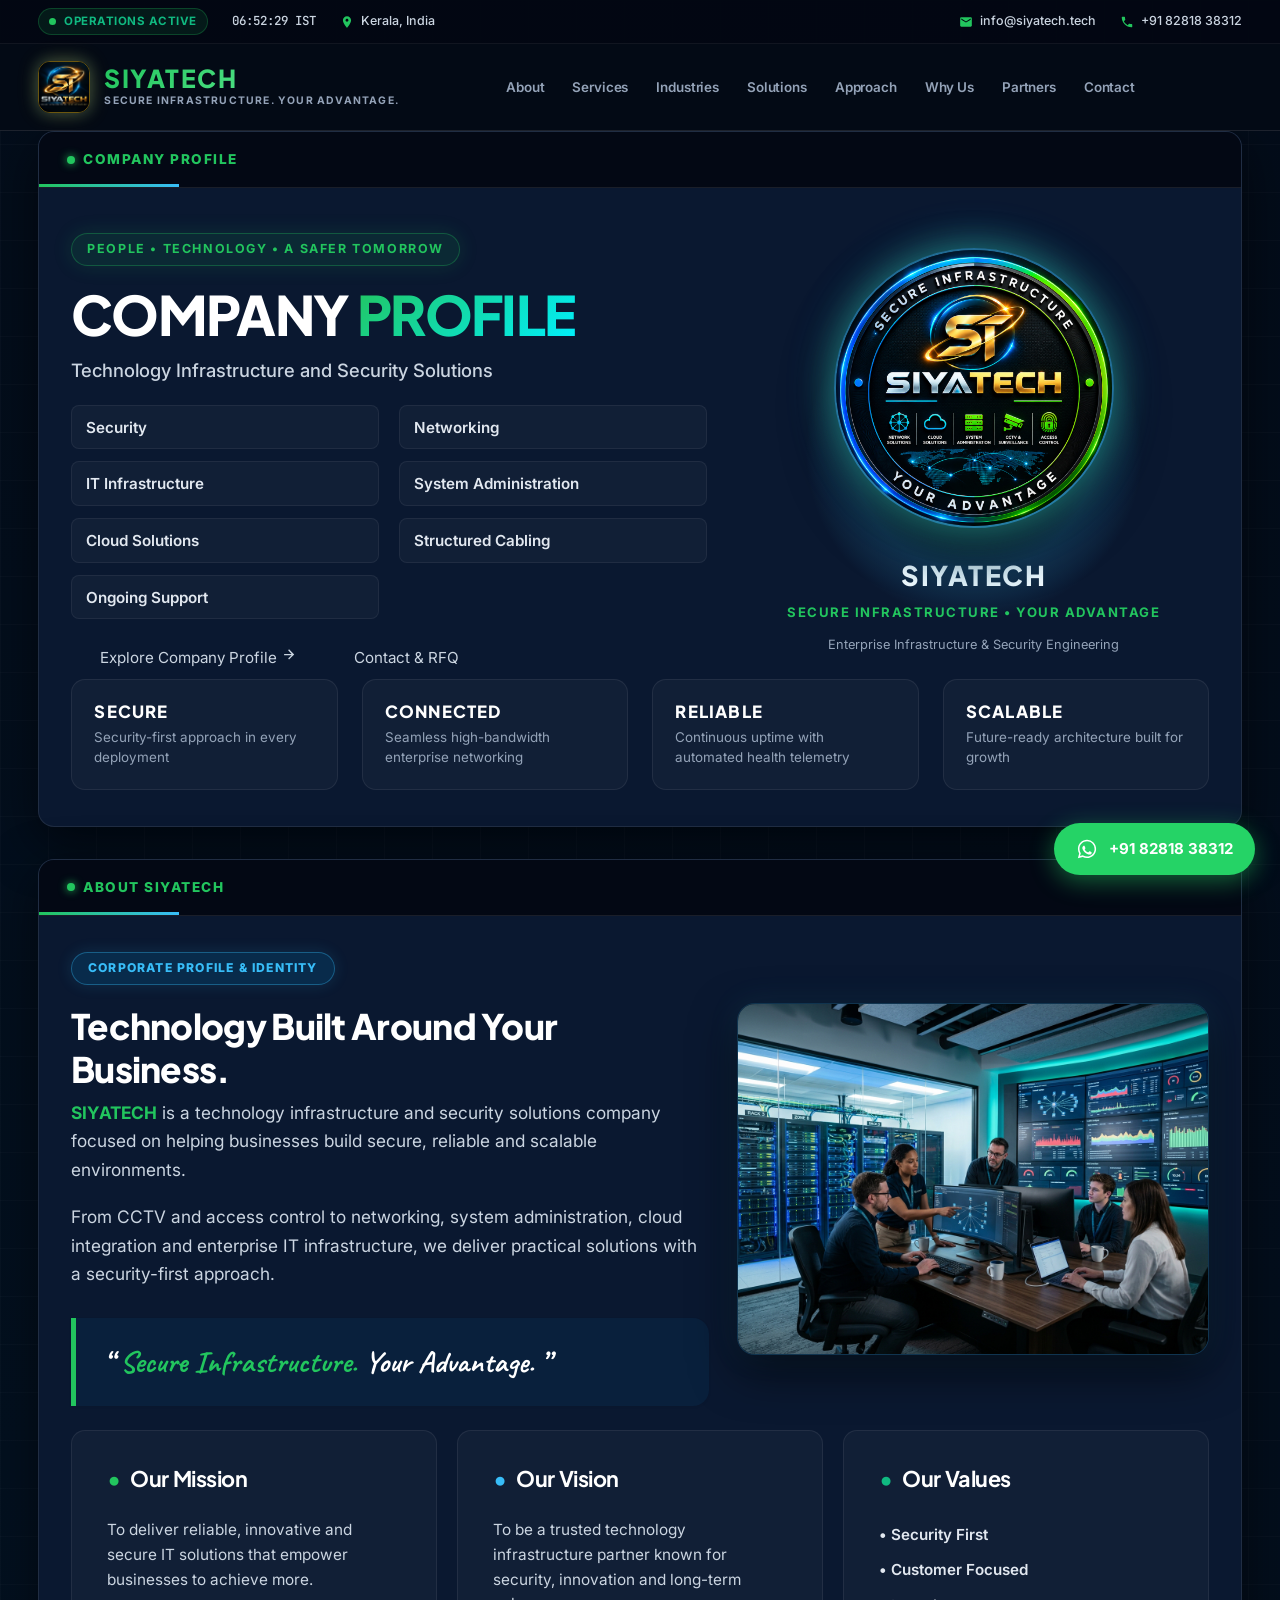
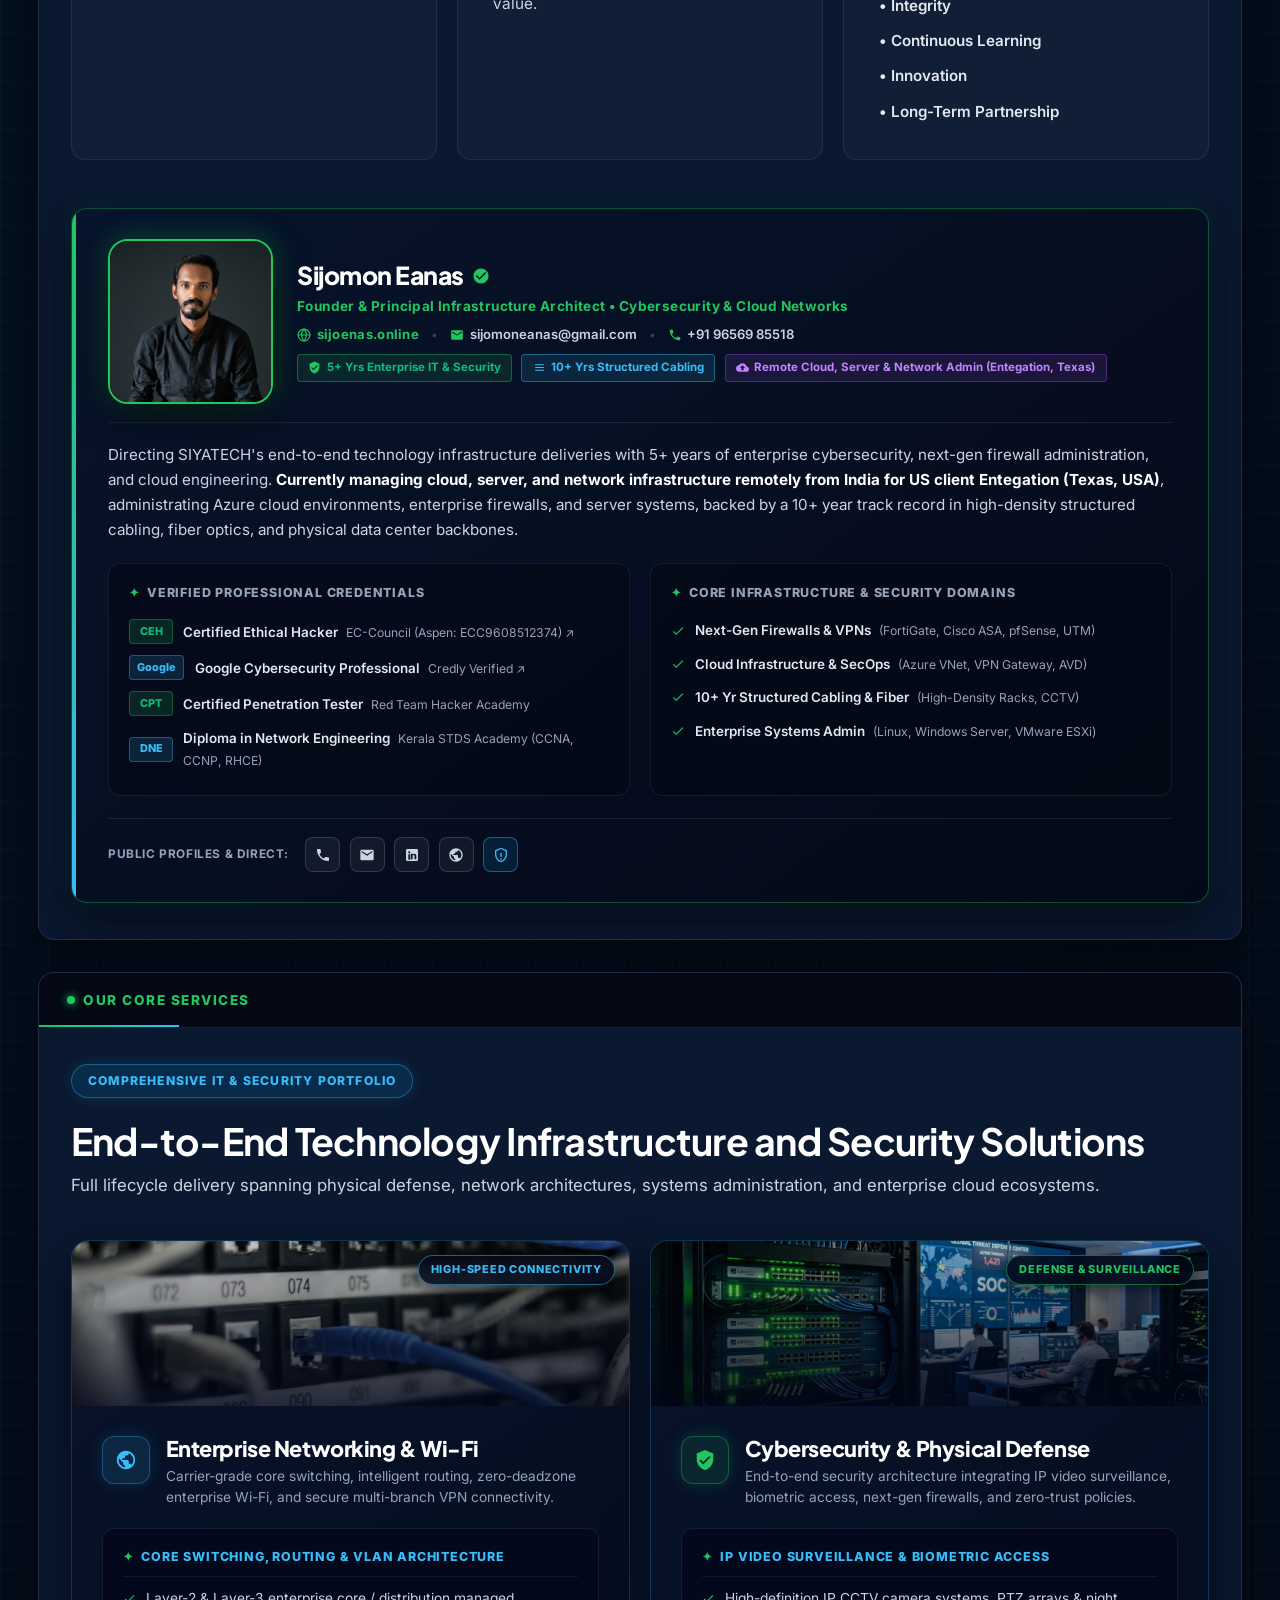
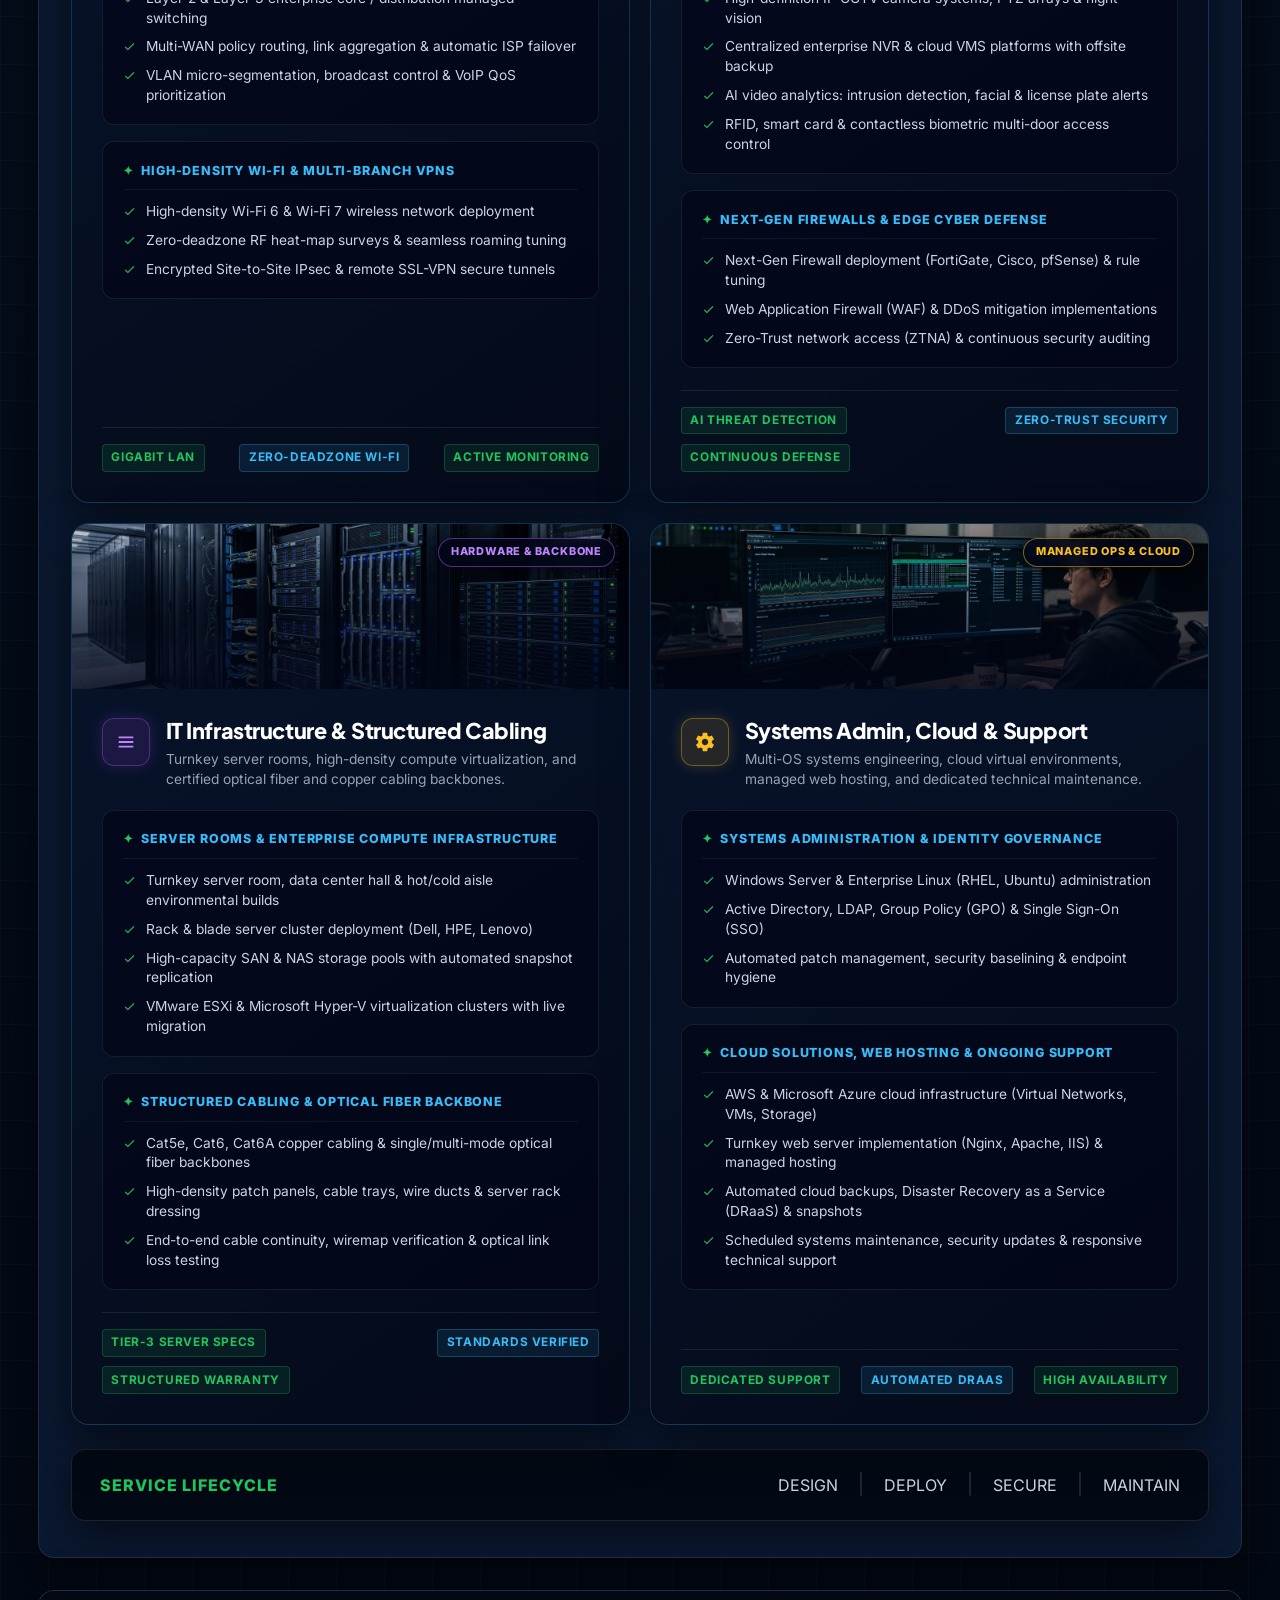
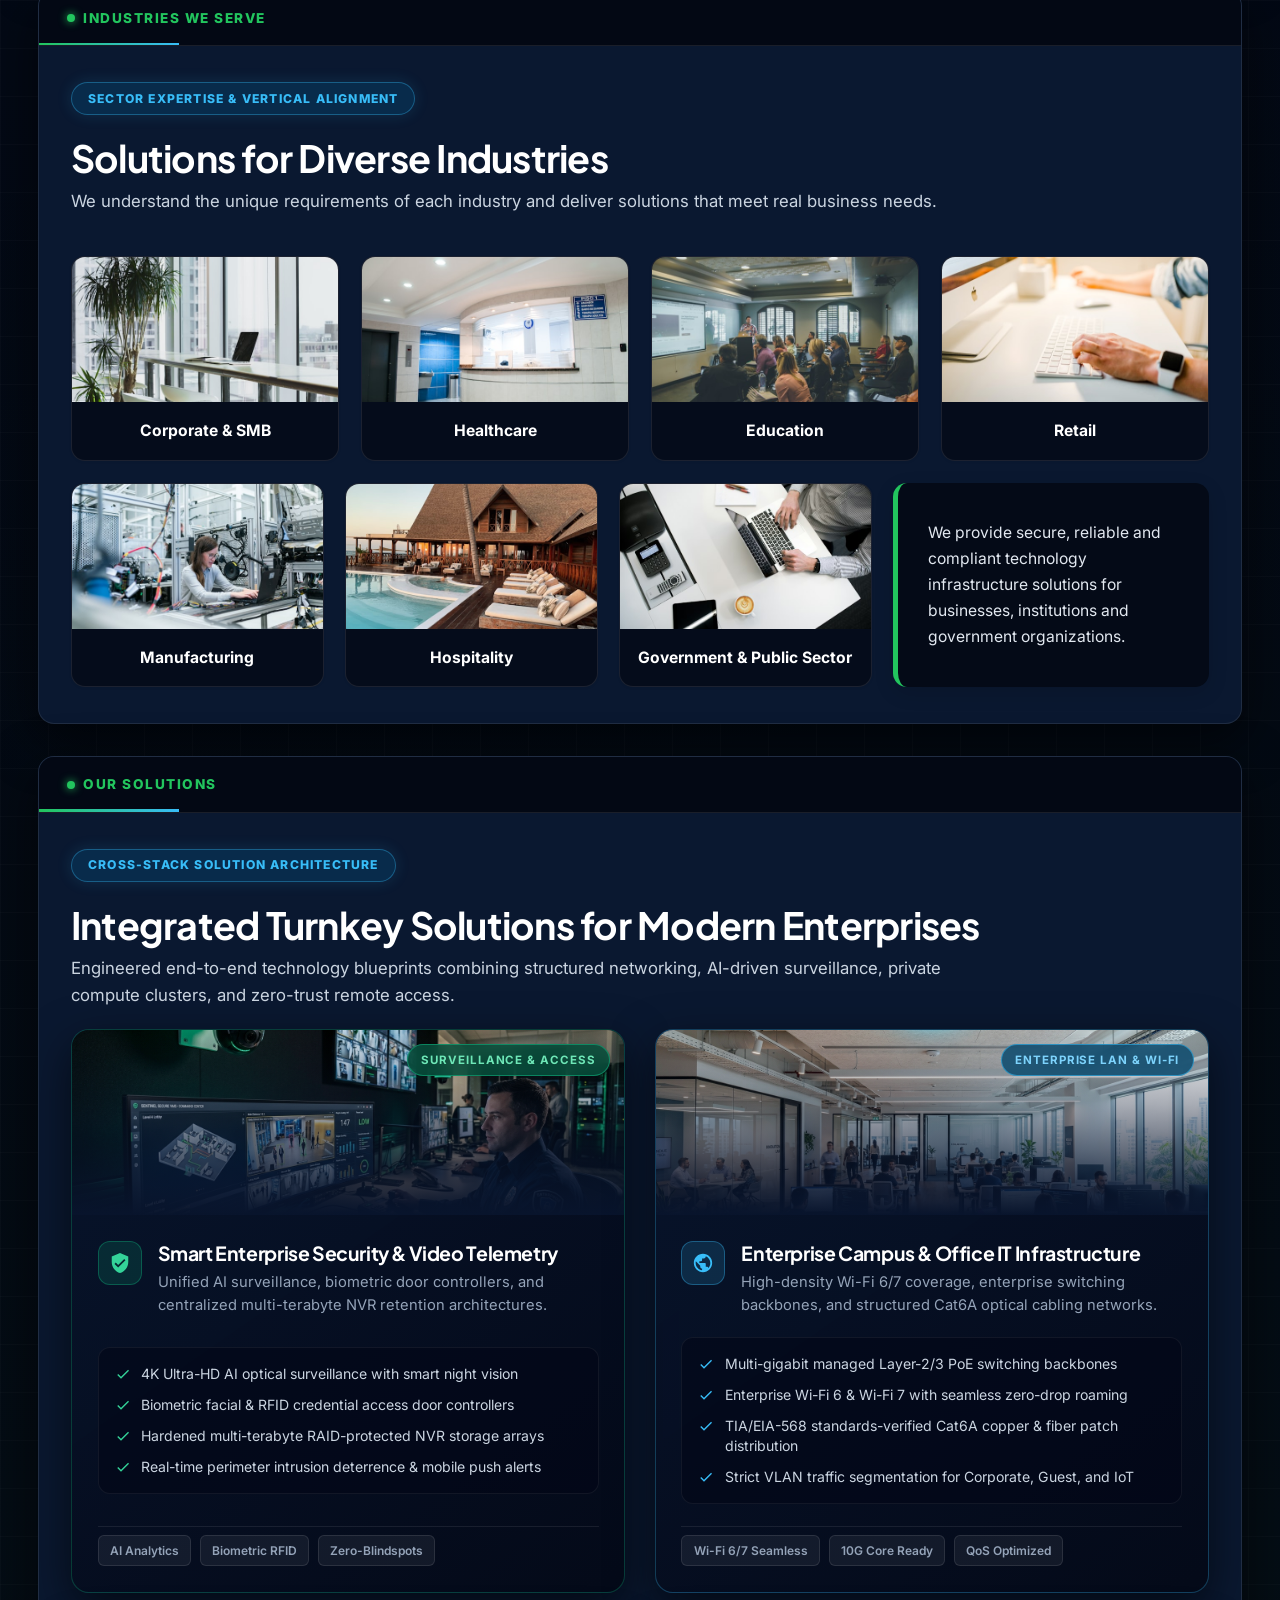
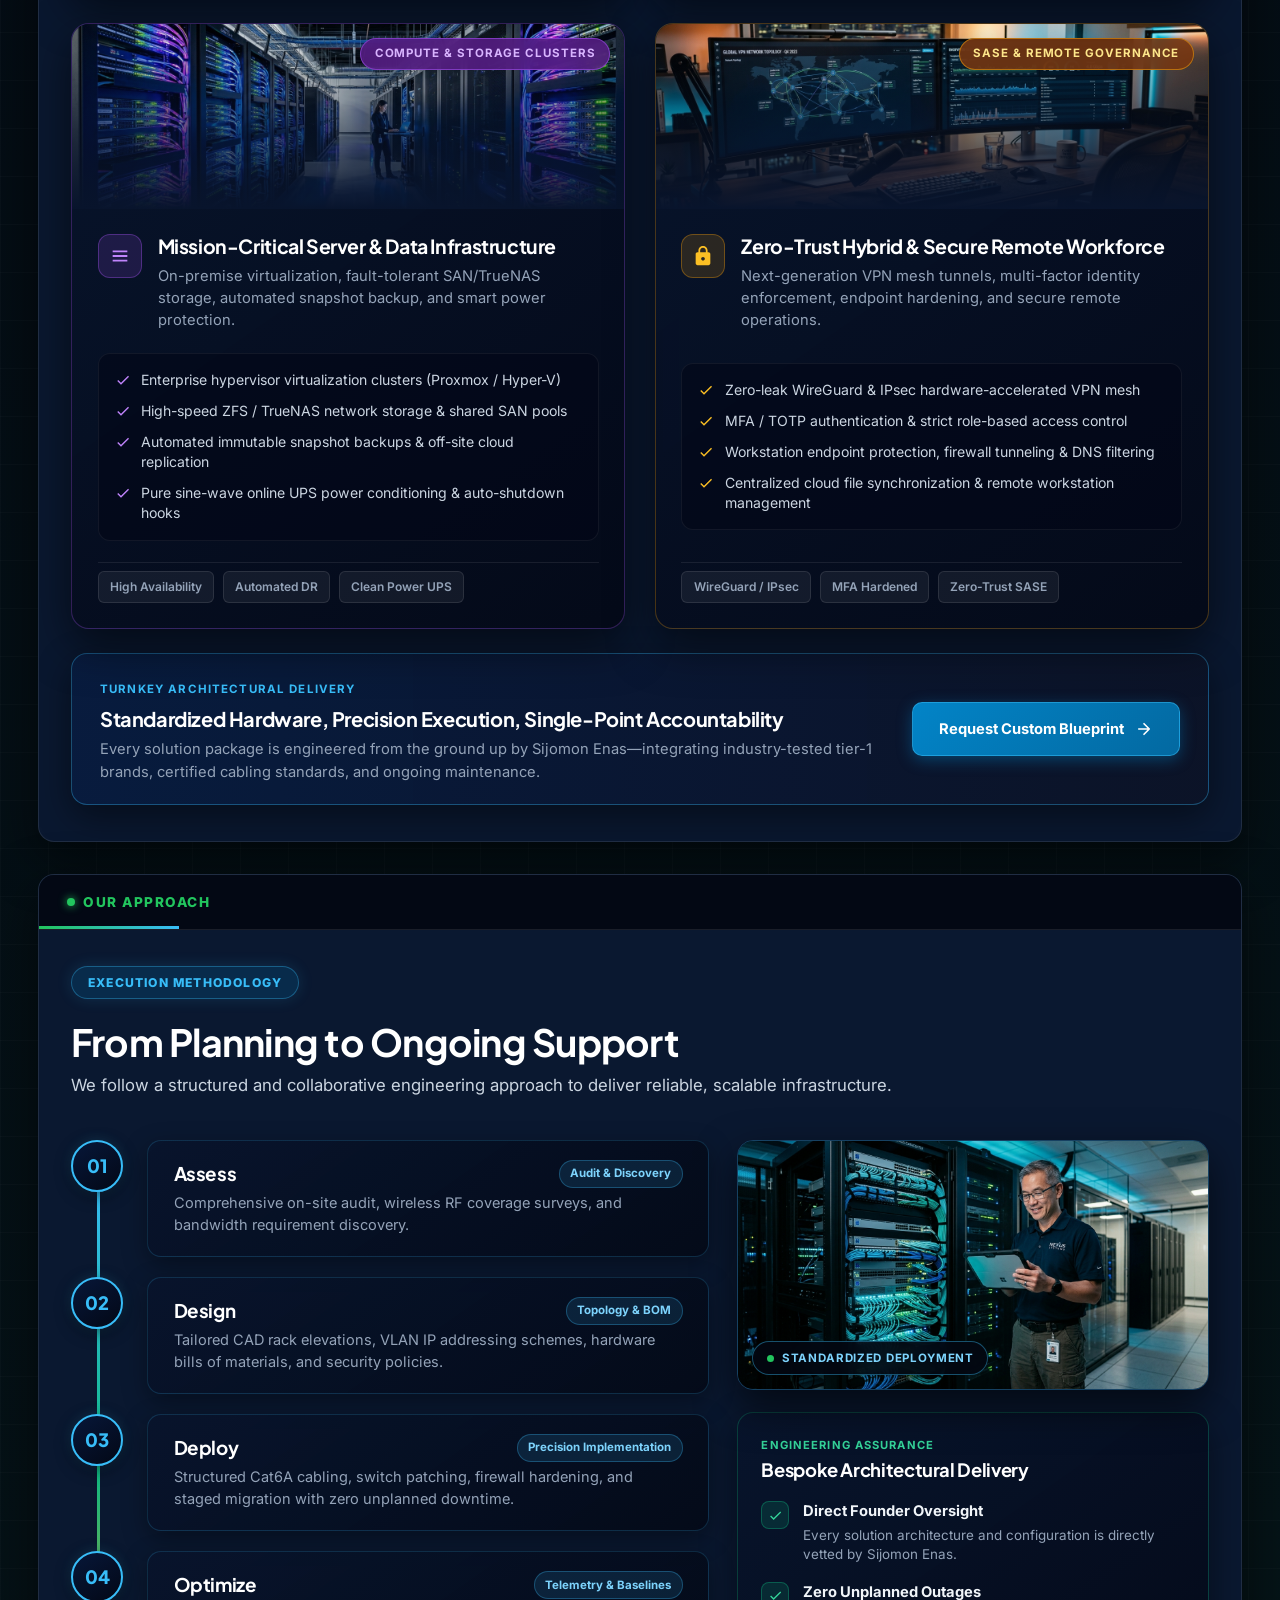
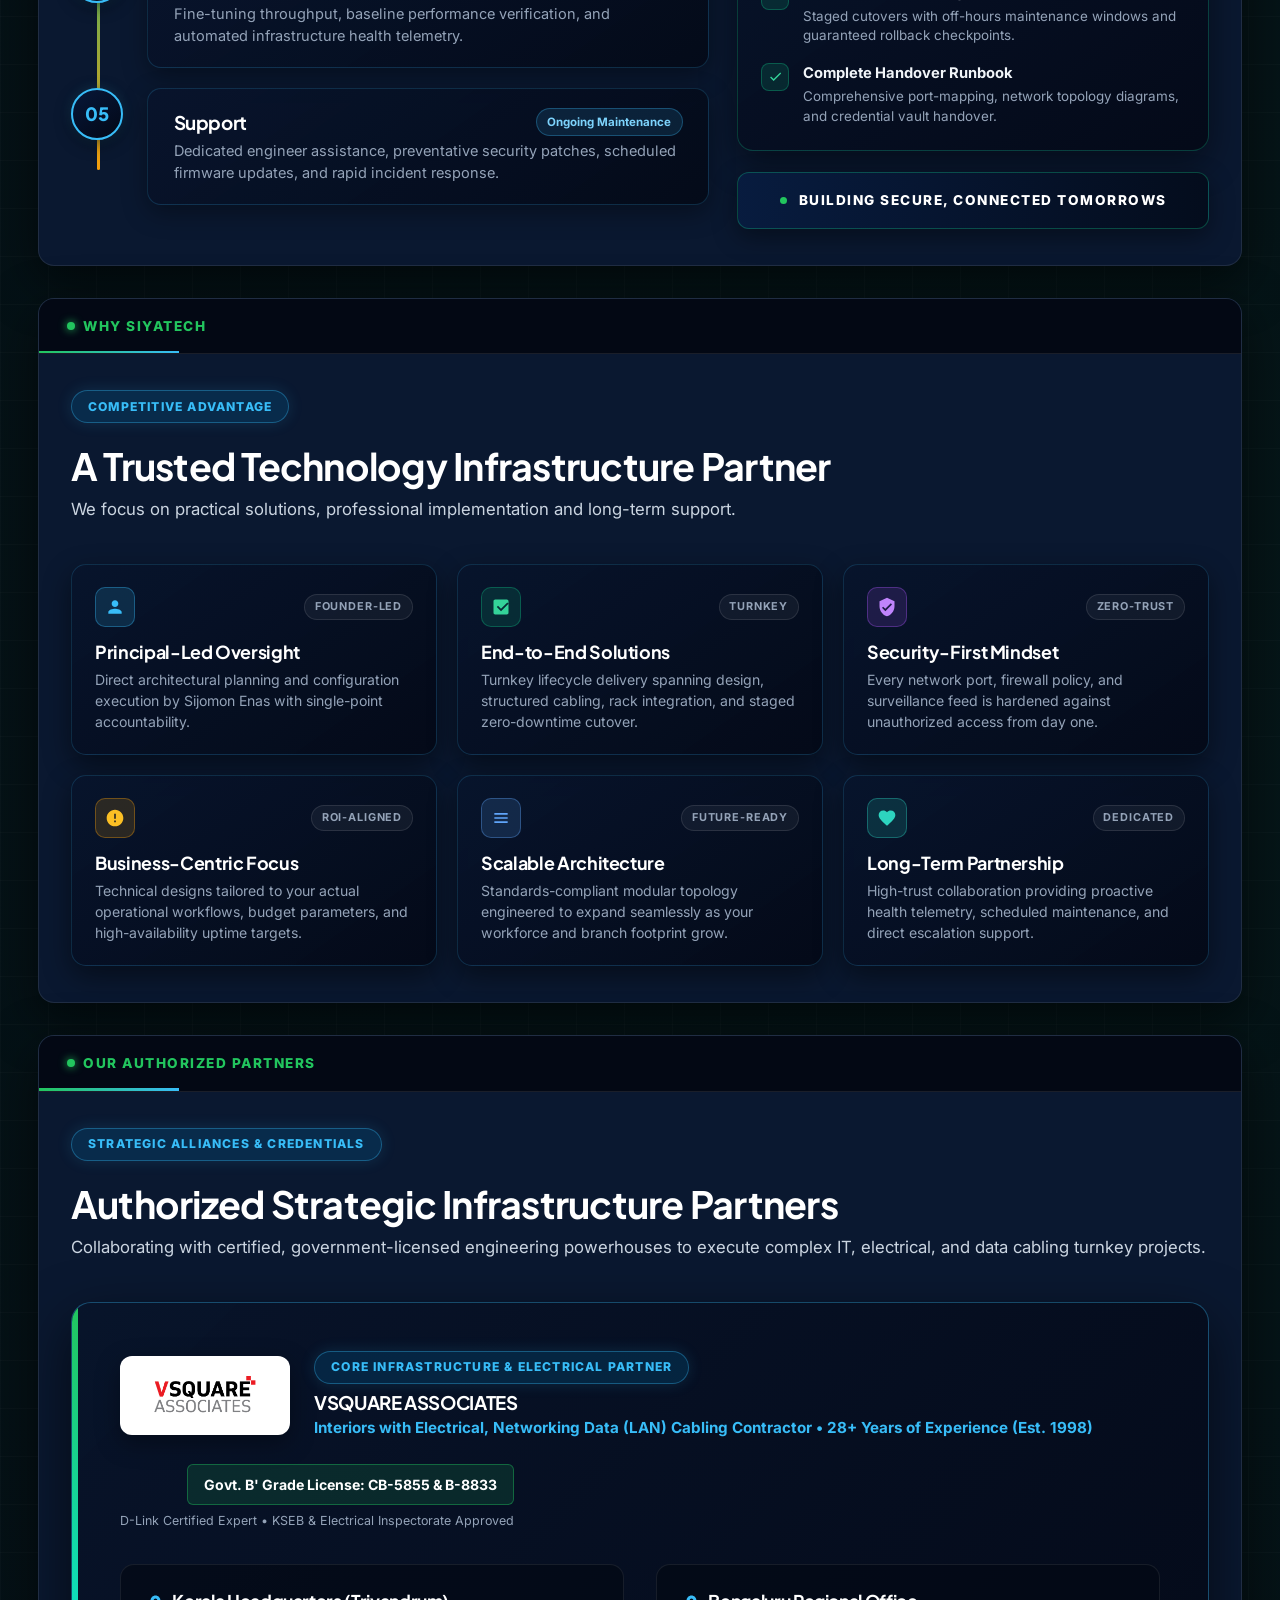
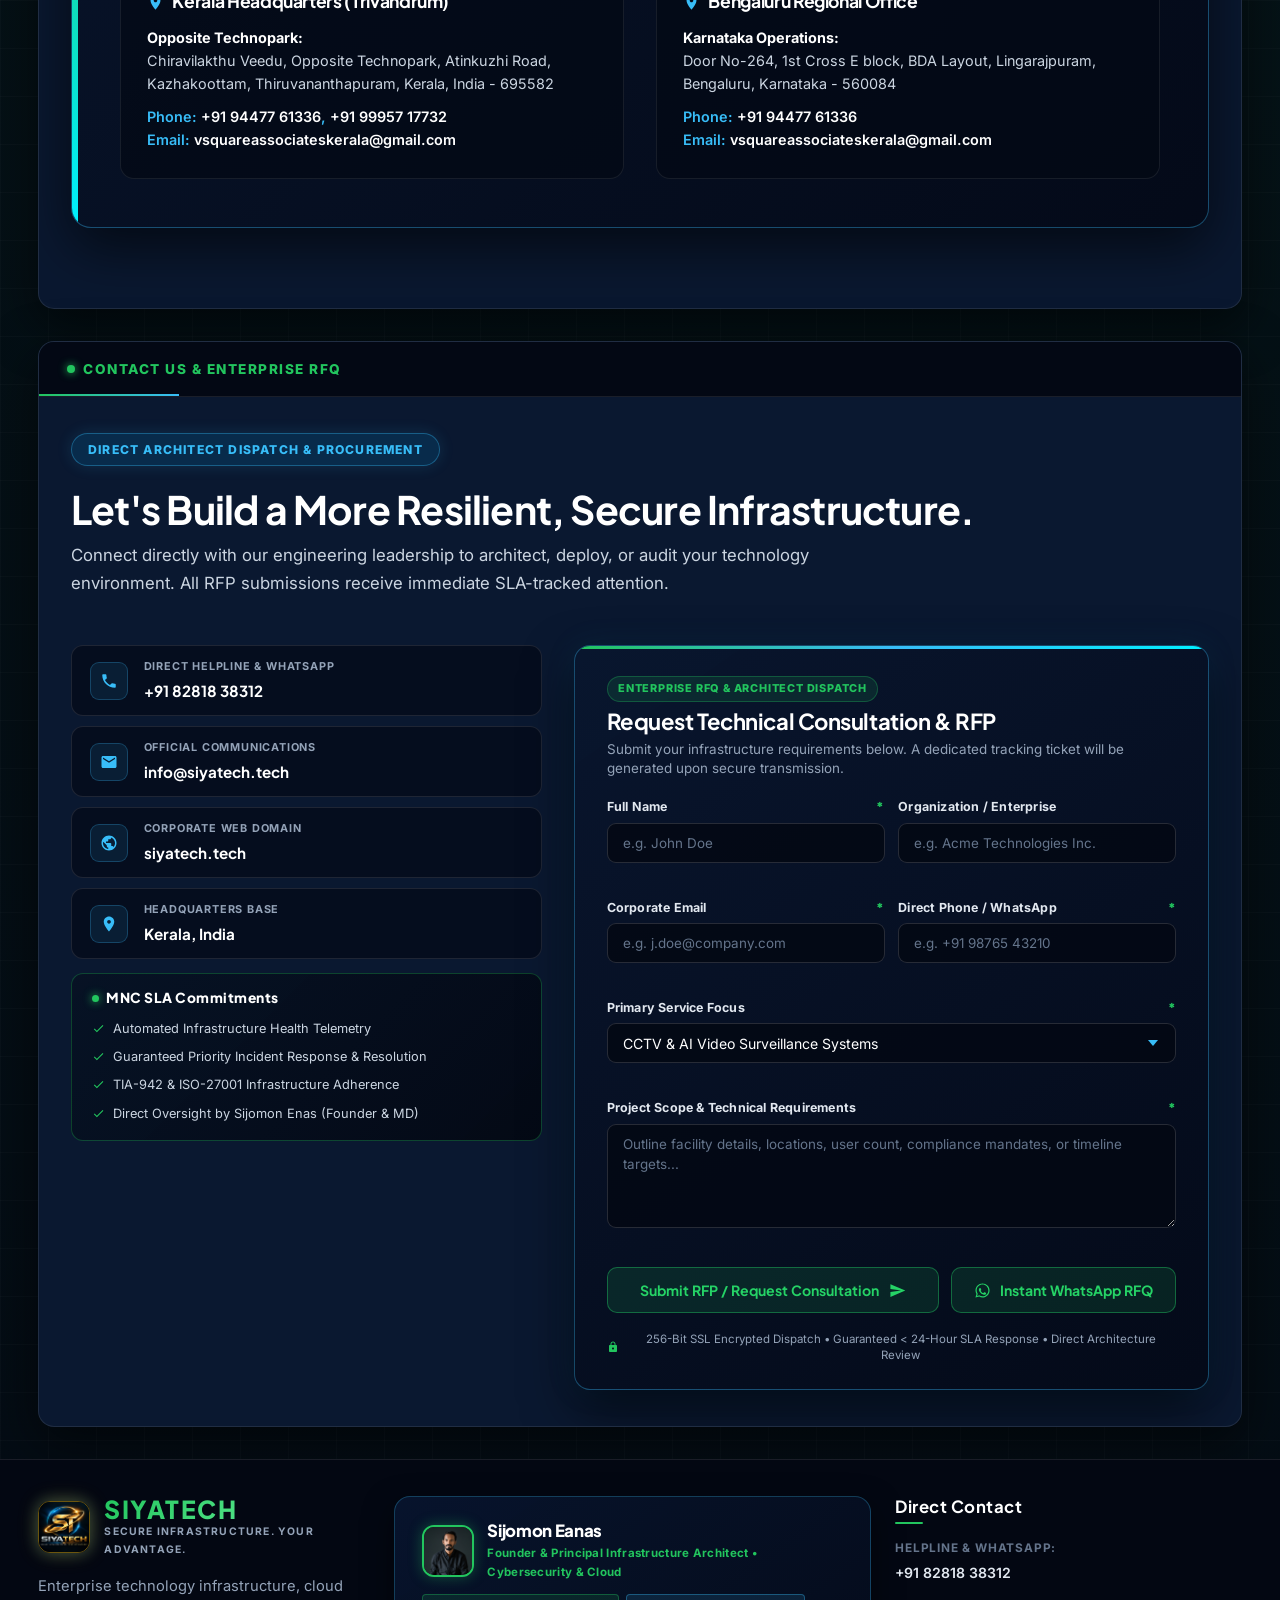
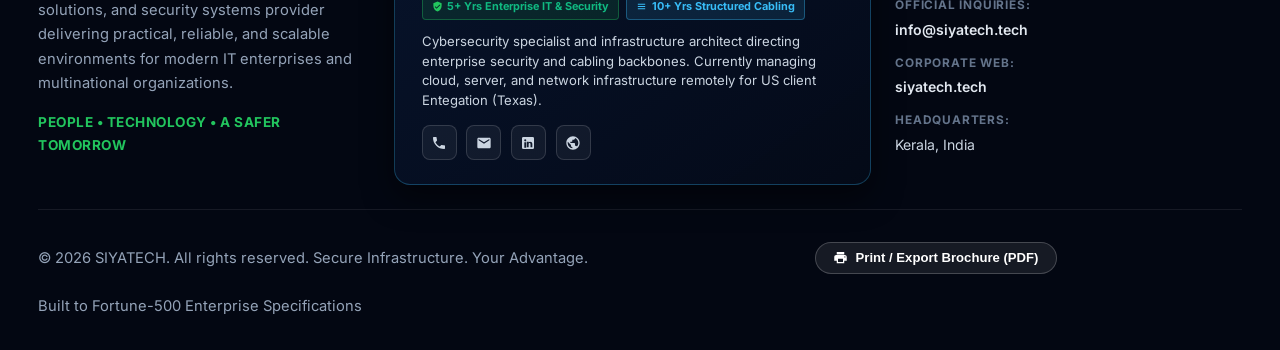
==== commit c58b6d21: "Real-time auto backup 2026-09-28 01:55:09" ====
--- a/index.html
+++ b/index.html
@@ -86,7 +86,7 @@
   </header>
 
   <!-- Main Container: Continuous 8-Page Executive Brochure -->
-  <main class="main-content" style="padding-top: 2.5rem; padding-bottom: 7rem;">
+  <main class="main-content">
     <div class="container">
 
       <!-- =====================================================================
@@ -97,13 +97,13 @@
           <span class="sheet-tag">COMPANY PROFILE</span>
         </div>
         <div class="brochure-sheet-body">
-          <div class="hero-grid" style="align-items: center; margin-bottom: 2.5rem;">
+          <div class="hero-grid">
             <div>
               <div class="hero-tagline-badge">PEOPLE • TECHNOLOGY • A SAFER TOMORROW</div>
-              <h1 style="font-size: 3.5rem; color: var(--color-white); line-height: 1.05; margin-bottom: 0.8rem; text-transform: uppercase;">
+              <h1 class="hero-main-title">
                 Company <span style="background: linear-gradient(135deg, #22C55E 0%, #00F0FF 100%); -webkit-background-clip: text; -webkit-text-fill-color: transparent;">Profile</span>
               </h1>
-              <p style="color: #cbd5e1; font-size: 1.35rem; margin-bottom: 2.2rem; font-weight: 500;">
+              <p class="hero-subtext">
                 Technology Infrastructure and Security Solutions
               </p>
               
@@ -117,7 +117,7 @@
                 <div class="focus-item"><span>Ongoing Support</span></div>
               </div>
 
-              <div style="margin-top: 2.5rem; display: flex; gap: 1.25rem; align-items: center; flex-wrap: wrap;">
+              <div class="hero-cta-row">
                 <a href="#sheet-01" class="btn-primary" style="padding: 0.85rem 1.8rem; font-size: 0.95rem;">
                   <span>Explore Company Profile</span>
                   <svg width="15" height="15" viewBox="0 0 24 24" fill="currentColor"><path d="M5 13h11.86l-5.43 5.43 1.42 1.42L21.14 12l-8.29-8.29-1.42 1.42L16.86 11H5v2z"/></svg>
@@ -140,7 +140,7 @@
           </div>
 
           <!-- 4 Pillars Section directly from brochure cover -->
-          <div class="pillars-grid-4" style="margin-top: 3.5rem;">
+          <div class="pillars-grid-4">
             <div class="pillar-item">
               <div class="pillar-text">
                 <h4>SECURE</h4>
@@ -180,7 +180,7 @@
           <div class="about-intro-grid">
             <div>
               <div class="page-badge-pill">CORPORATE PROFILE &amp; IDENTITY</div>
-              <h2 style="font-size: 2.35rem; margin-bottom: 1.1rem; color: var(--color-white); line-height: 1.2;">
+              <h2 class="section-title">
                 Technology Built Around Your Business.
               </h2>
               <p class="lead-paragraph" style="color: #cbd5e1; margin-bottom: 1.2rem;">
@@ -201,7 +201,7 @@
           </div>
 
           <!-- Mission, Vision & Values -->
-          <div class="mvv-grid" style="margin-top: 3.5rem;">
+          <div class="mvv-grid">
             <div class="pillar-item" style="display: flex; flex-direction: column; padding: 2.2rem;">
               <h3 style="color: var(--color-white); font-size: 1.35rem; margin-bottom: 0.6rem; display: flex; align-items: center; gap: 0.6rem;">
                 <span style="color: var(--color-green-neon);">•</span> Our Mission
@@ -673,7 +673,7 @@
           </div>
 
           <!-- Lifecycle Ribbon from Brochure Page 2 -->
-          <div class="lifecycle-ribbon" style="margin-top: 3.5rem;">
+          <div class="lifecycle-ribbon">
             <div style="font-weight: 800; color: var(--color-green-neon); letter-spacing: 1px;">SERVICE LIFECYCLE</div>
             <div class="lifecycle-stages">
               <div>DESIGN</div>
@@ -1209,7 +1209,7 @@
                 </div>
                 <div>
                   <span class="page-badge-pill" style="margin-bottom: 0.5rem;">CORE INFRASTRUCTURE &amp; ELECTRICAL PARTNER</span>
-                  <h3 style="font-size: 2.1rem; color: #fff; line-height: 1.15; margin-bottom: 0.3rem;">VSQUARE ASSOCIATES</h3>
+                  <h3 class="vsquare-partner-title">VSQUARE ASSOCIATES</h3>
                   <p style="color: #38BDF8; font-weight: 700; font-size: 0.95rem;">
                     Interiors with Electrical, Networking Data (LAN) Cabling Contractor • 28+ Years of Experience (Est. 1998)
                   </p>
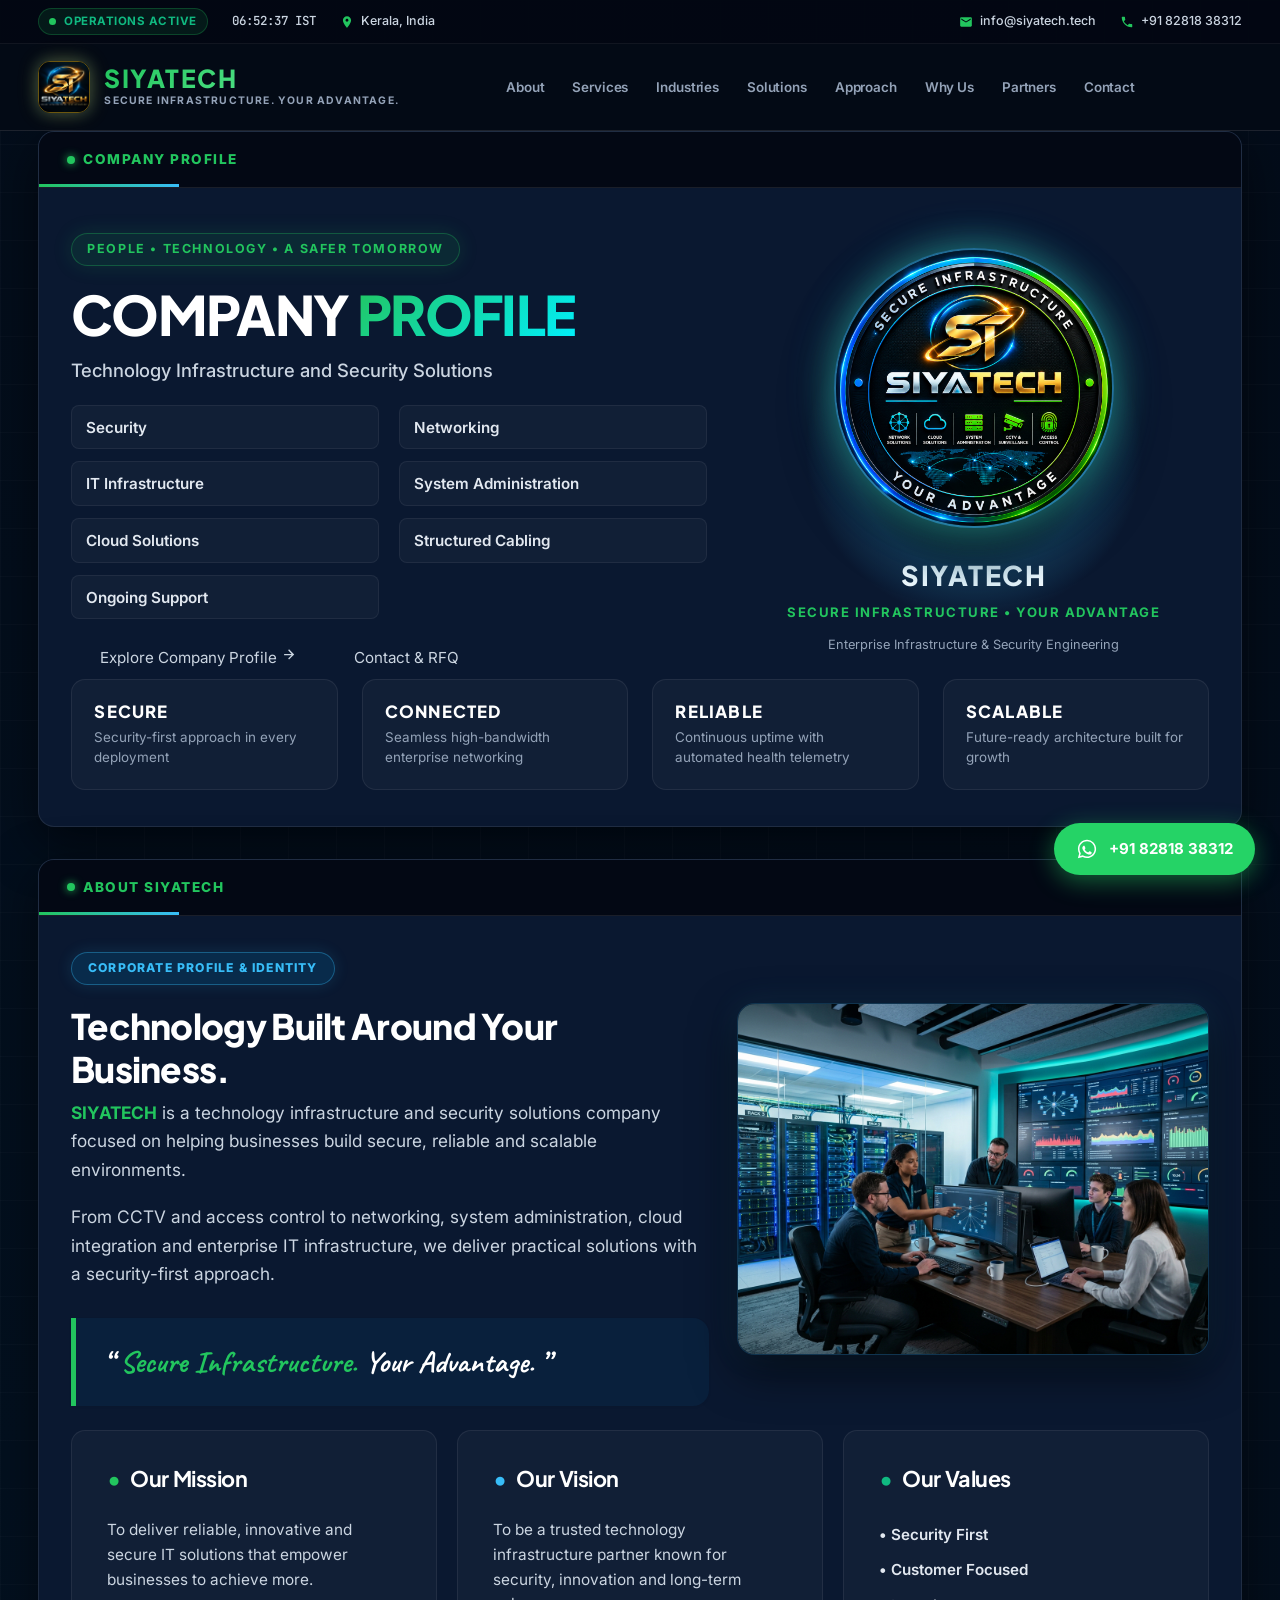
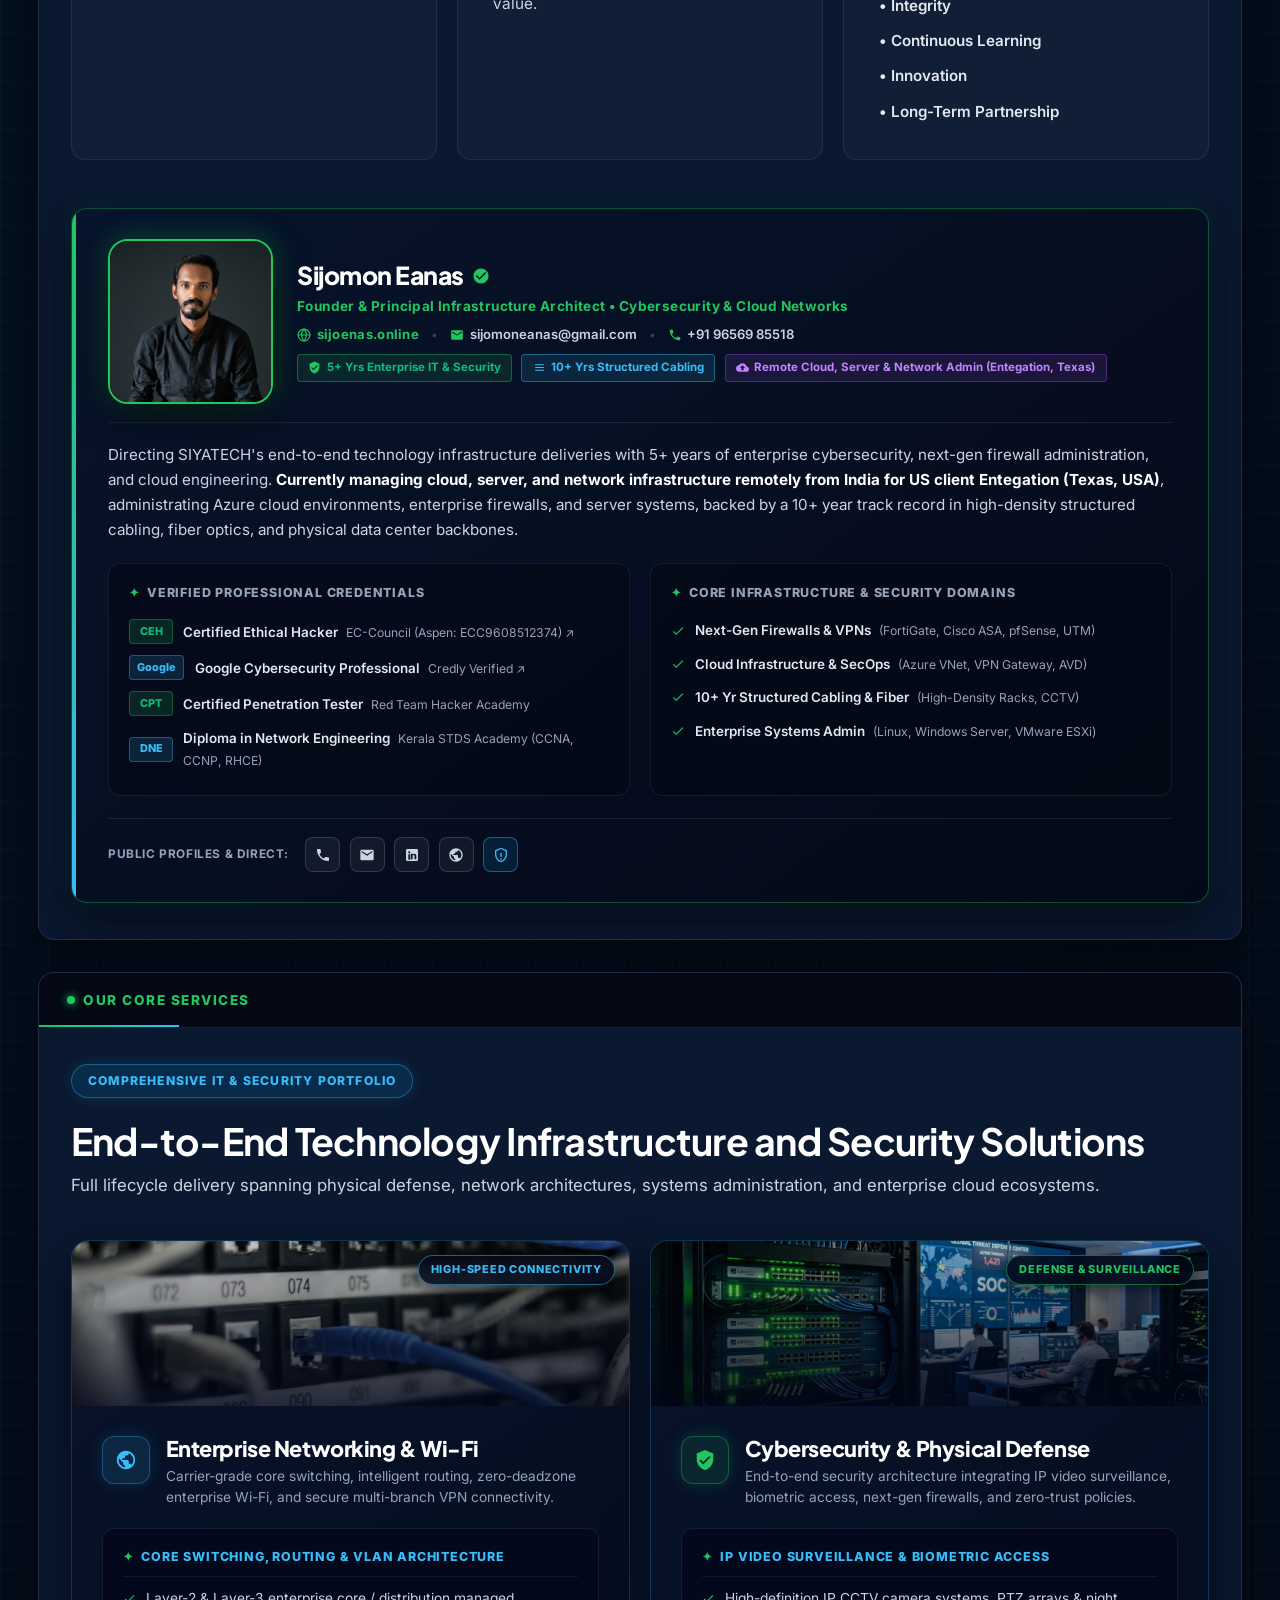
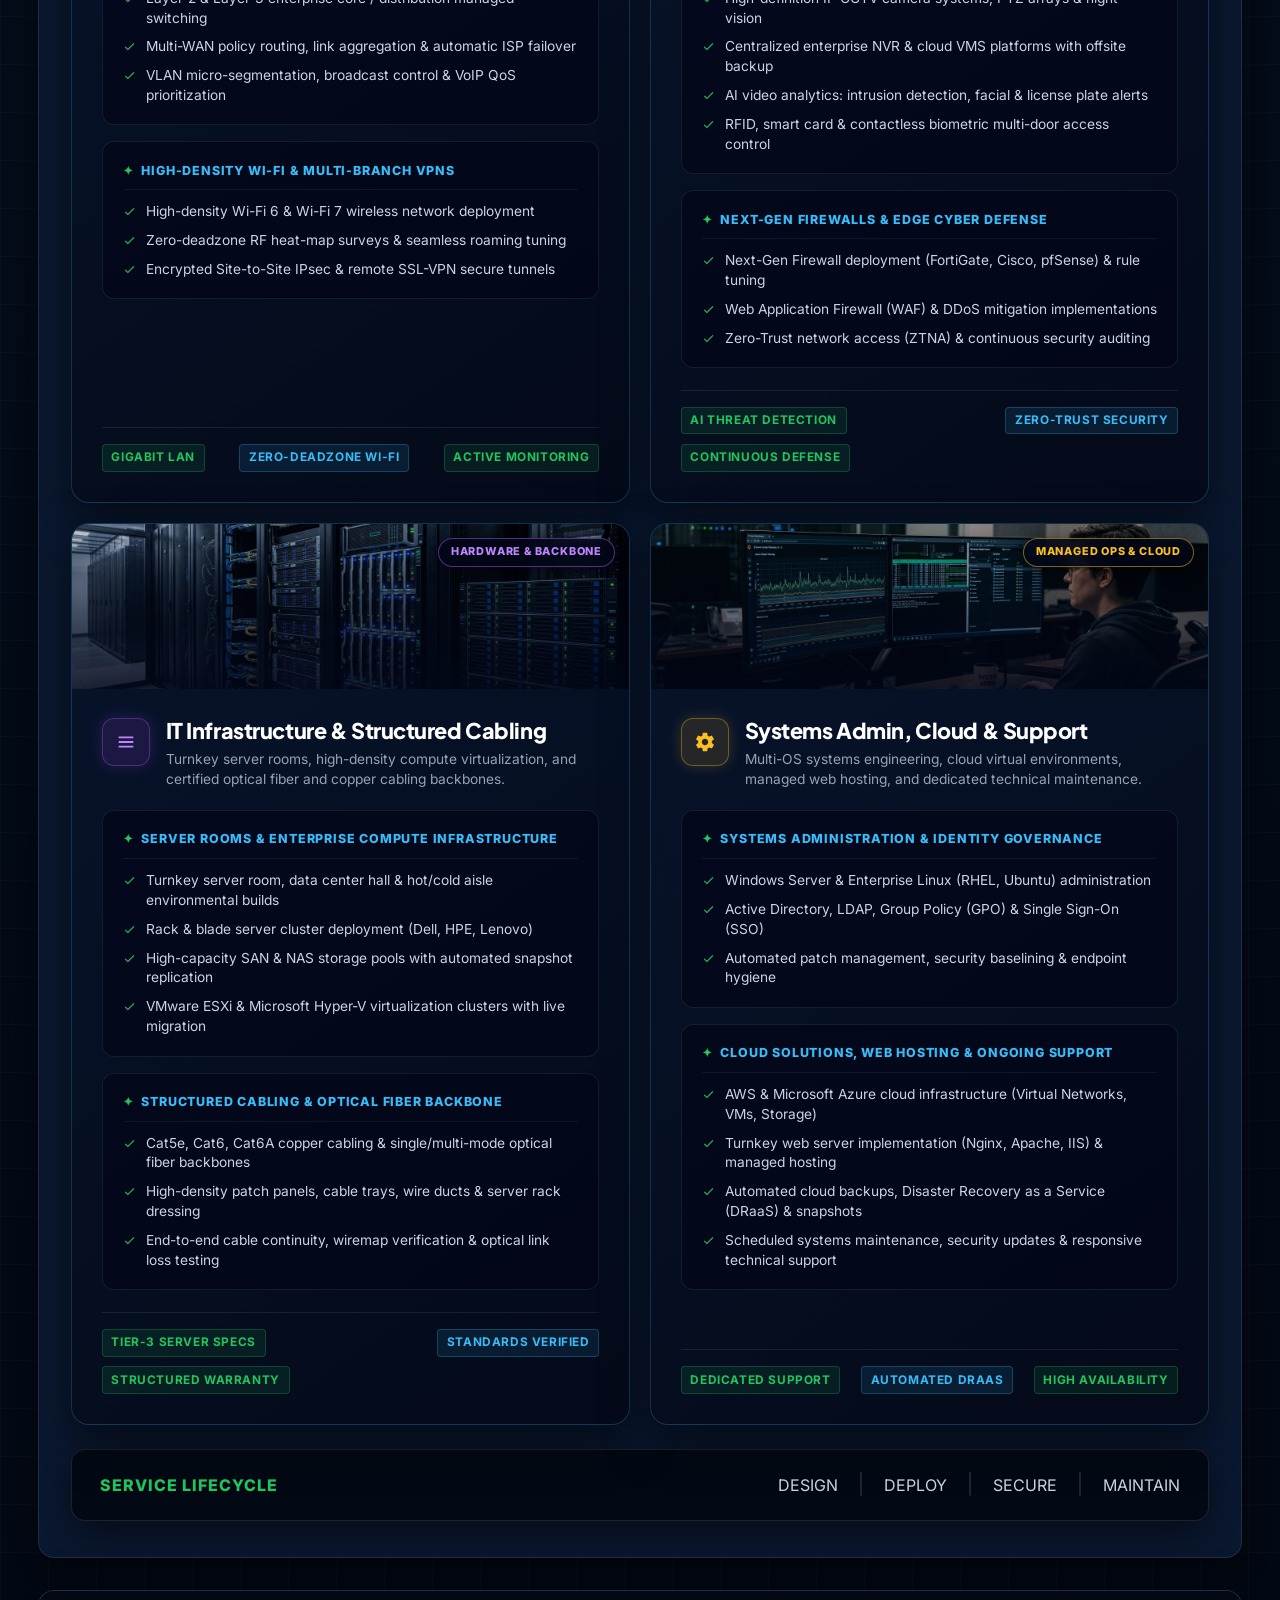
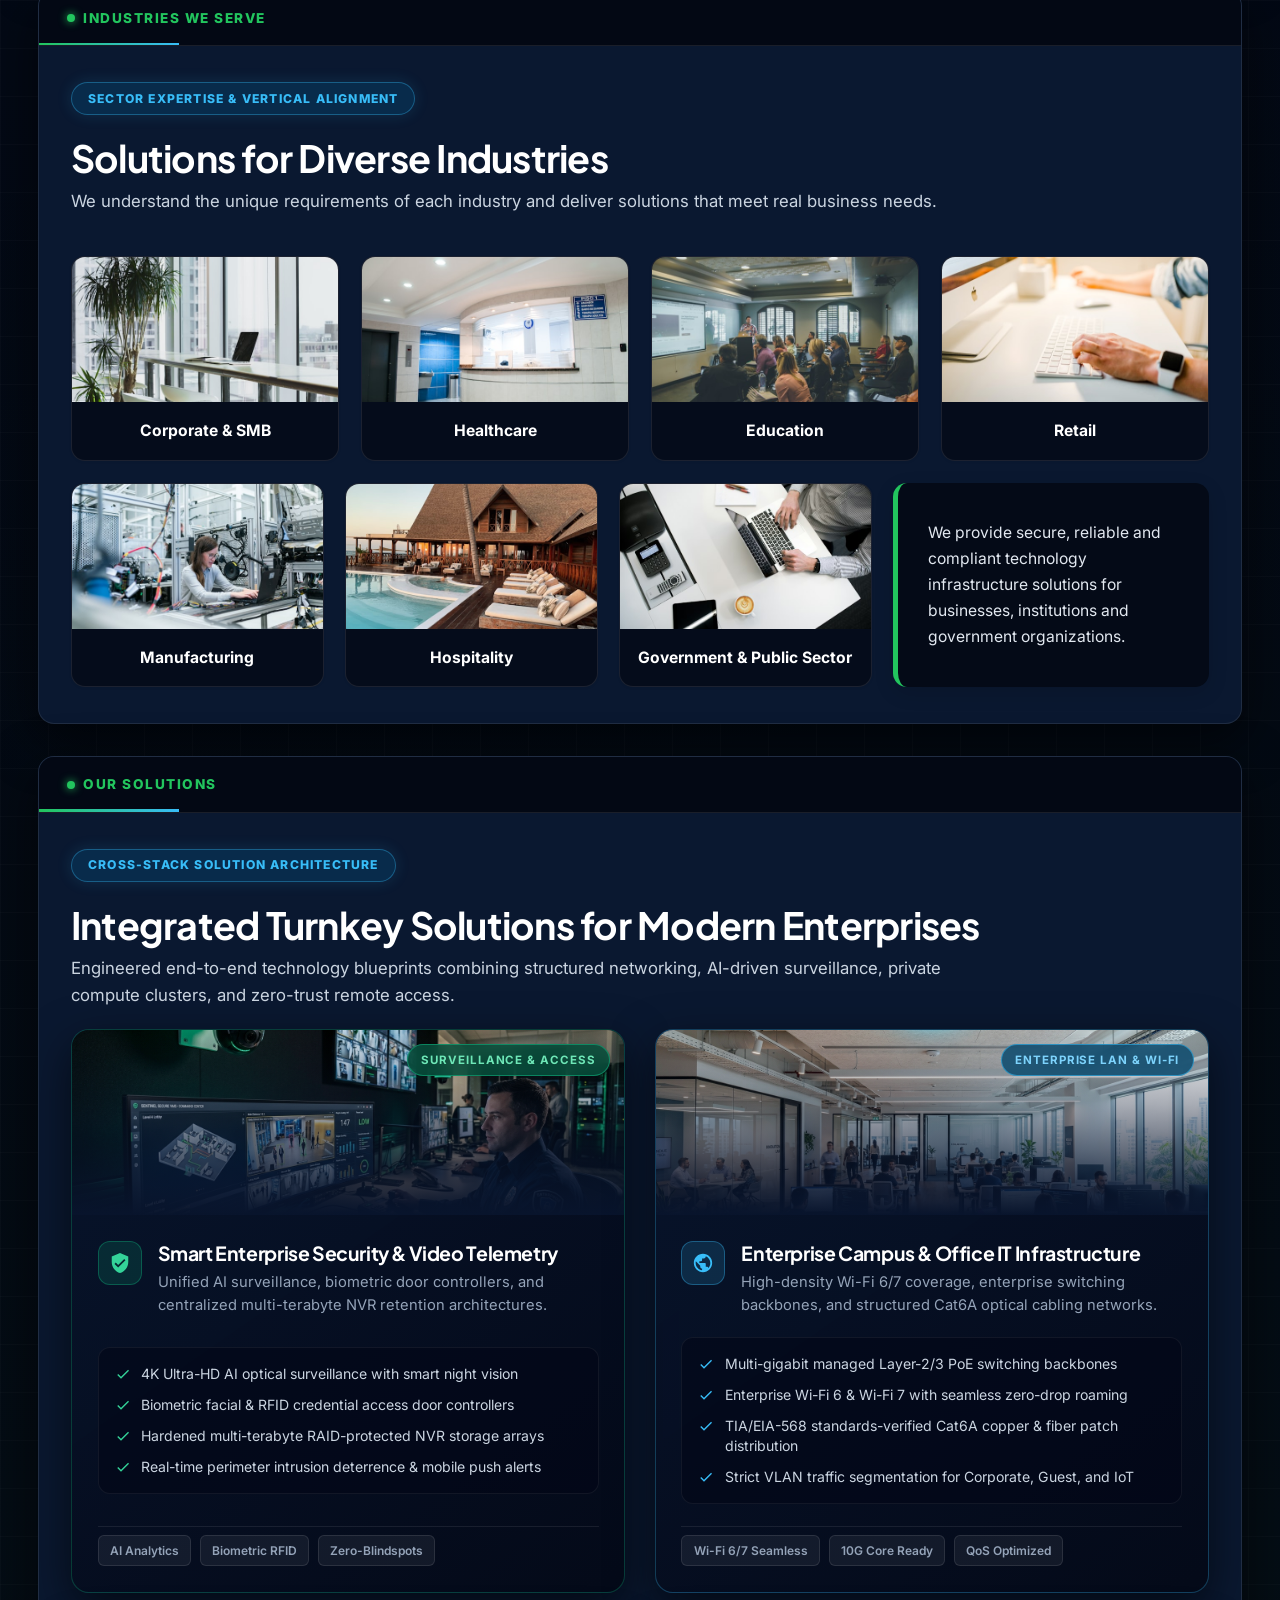
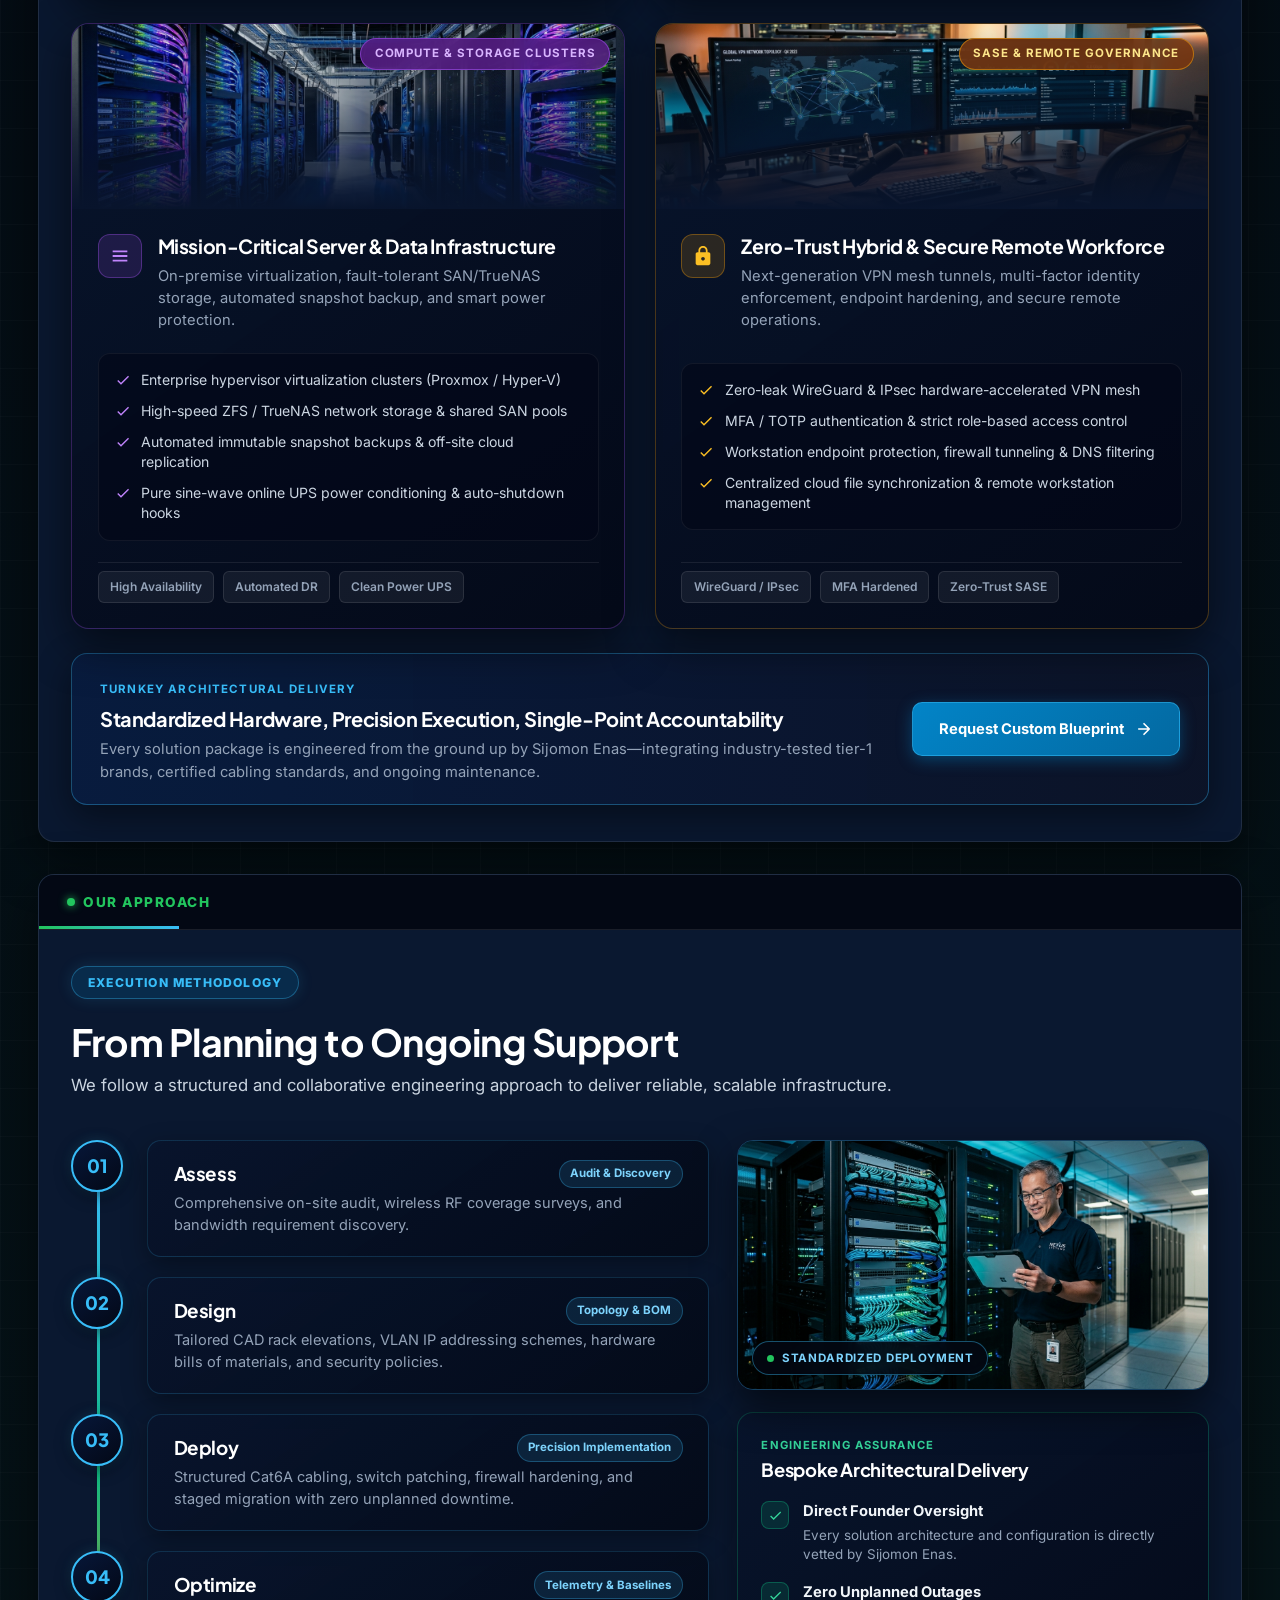
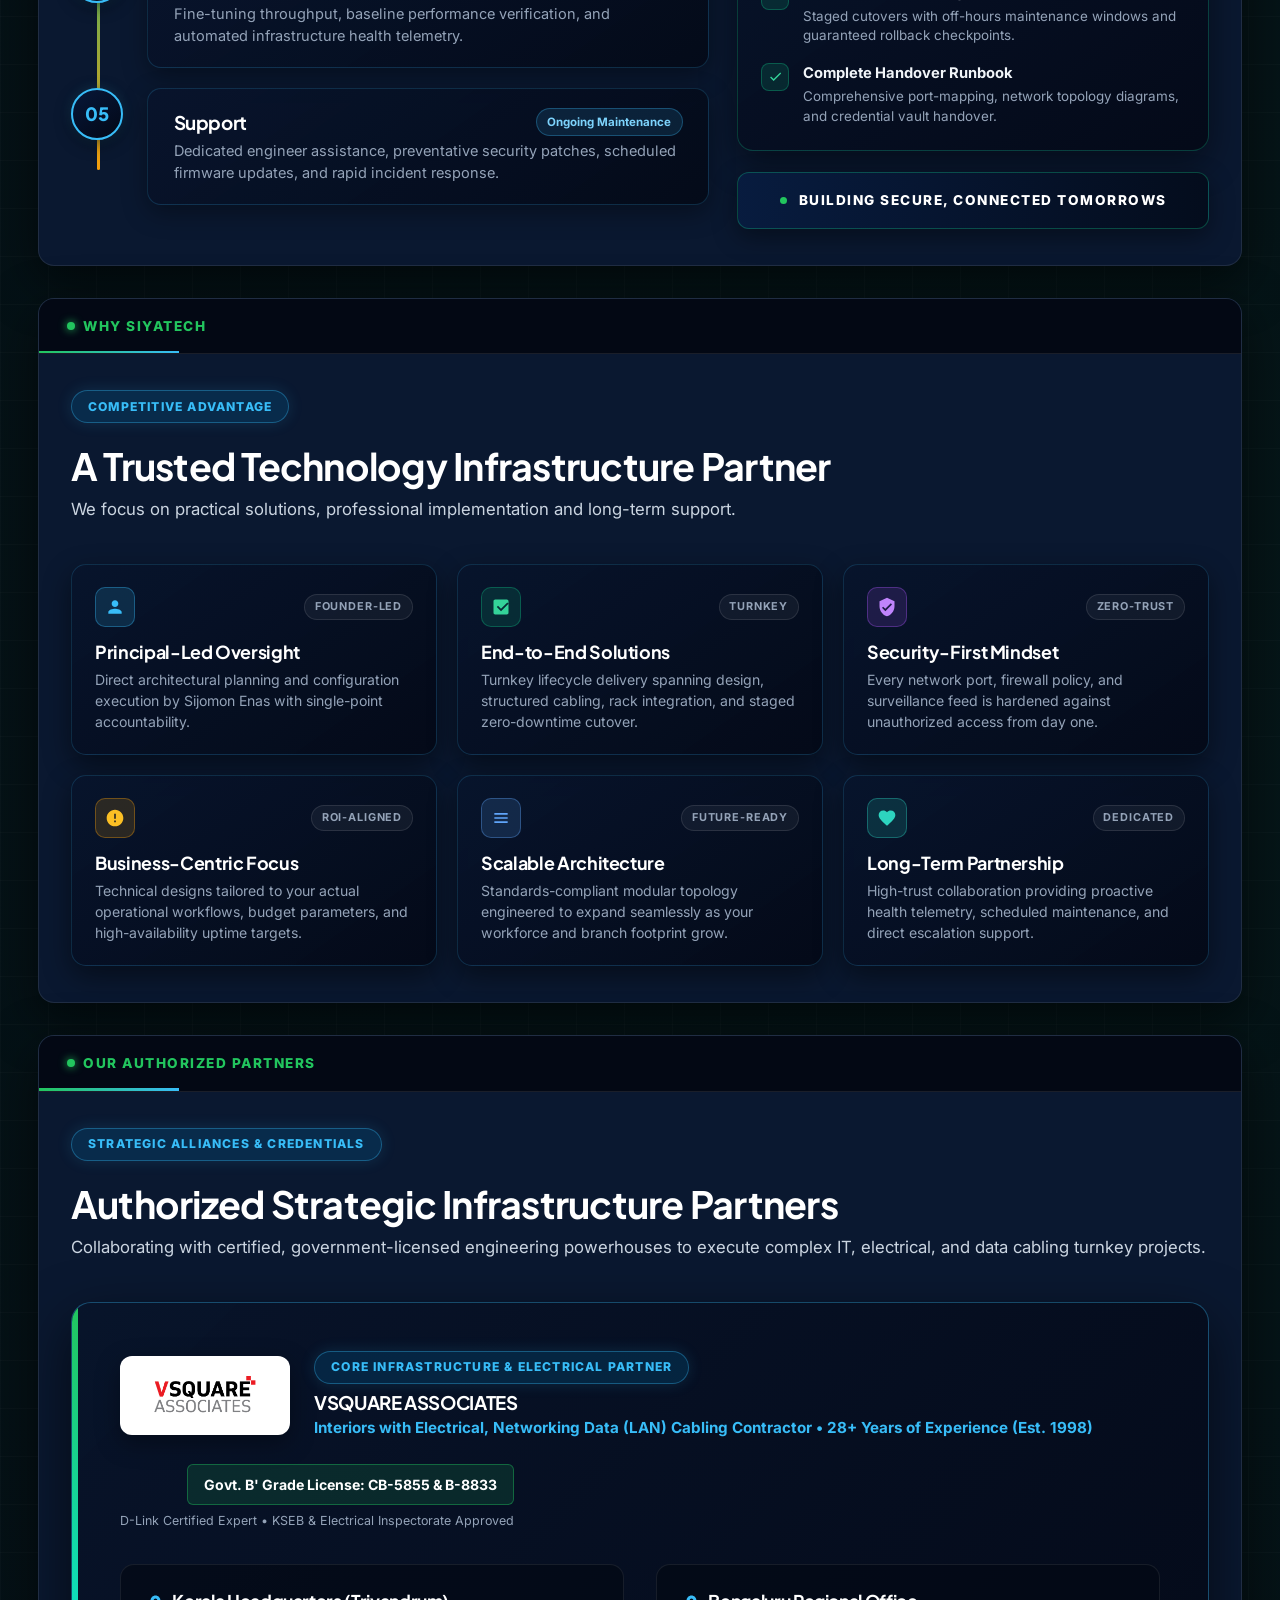
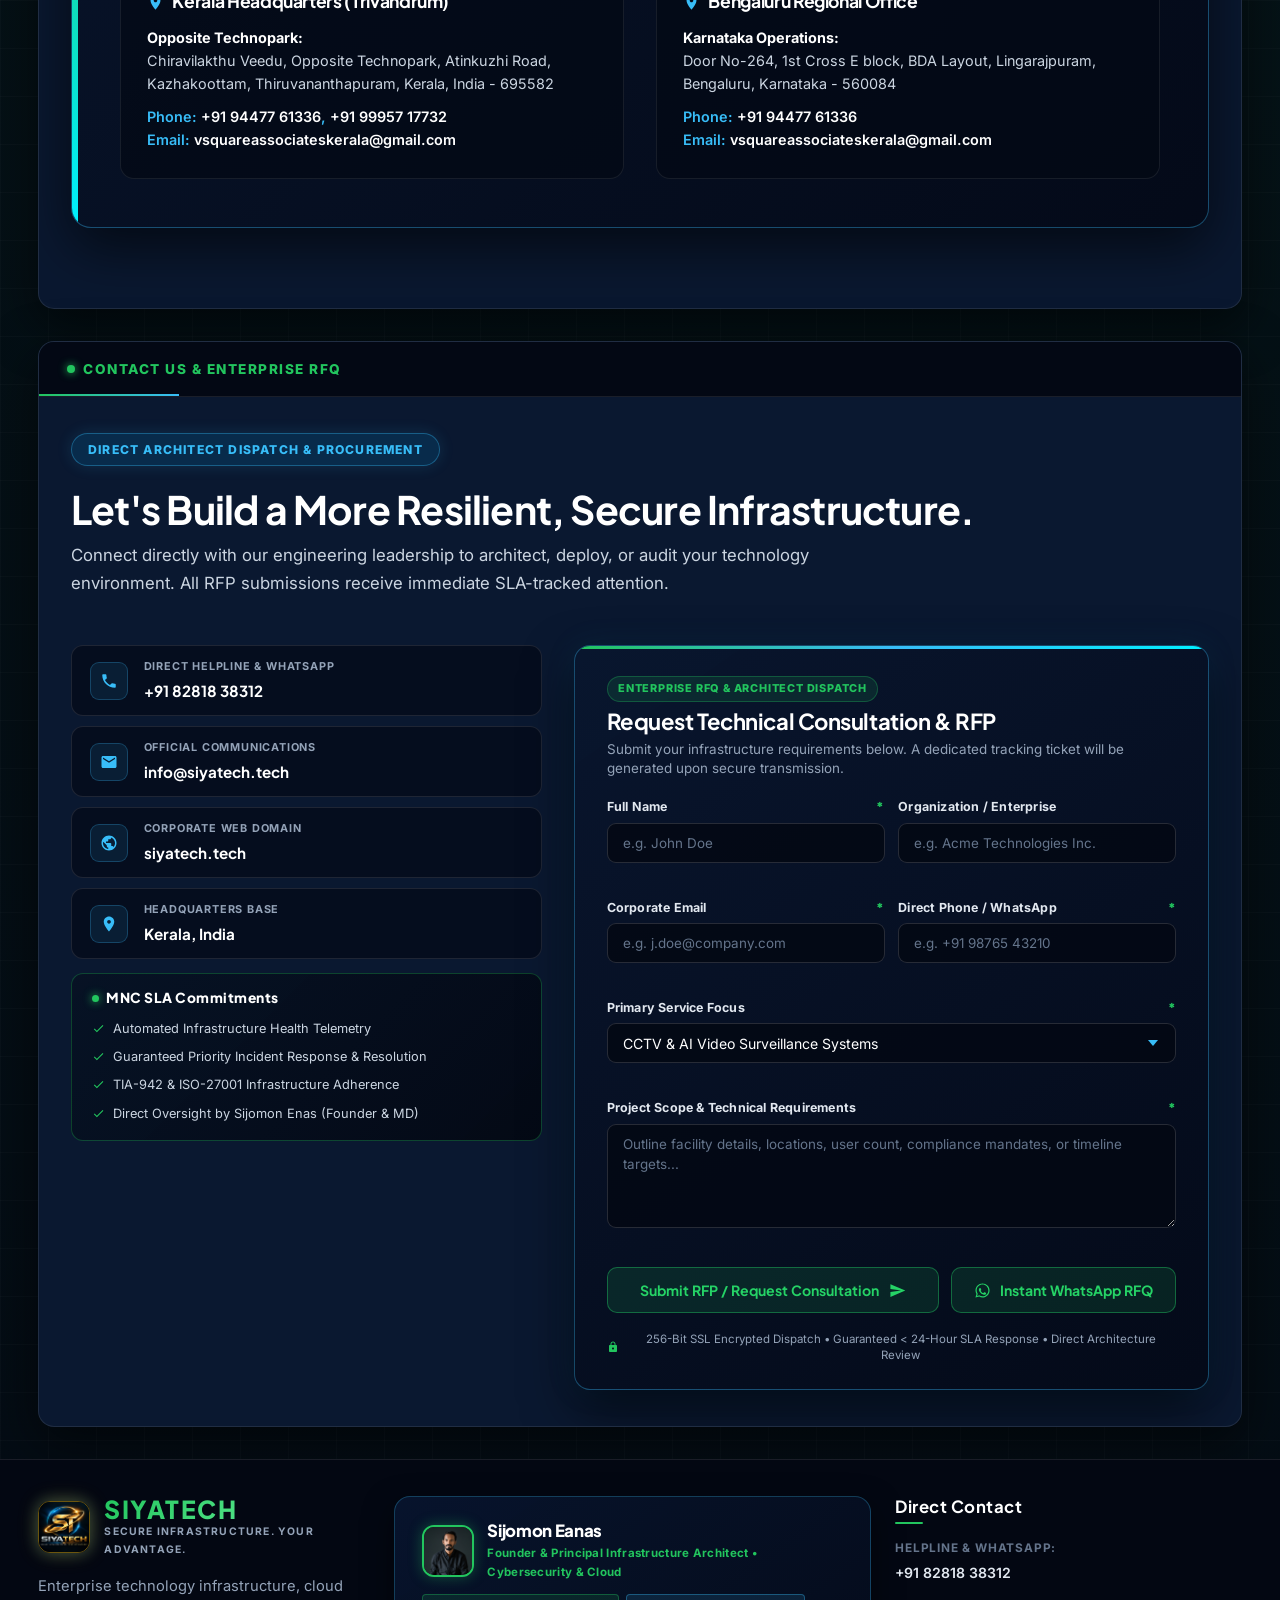
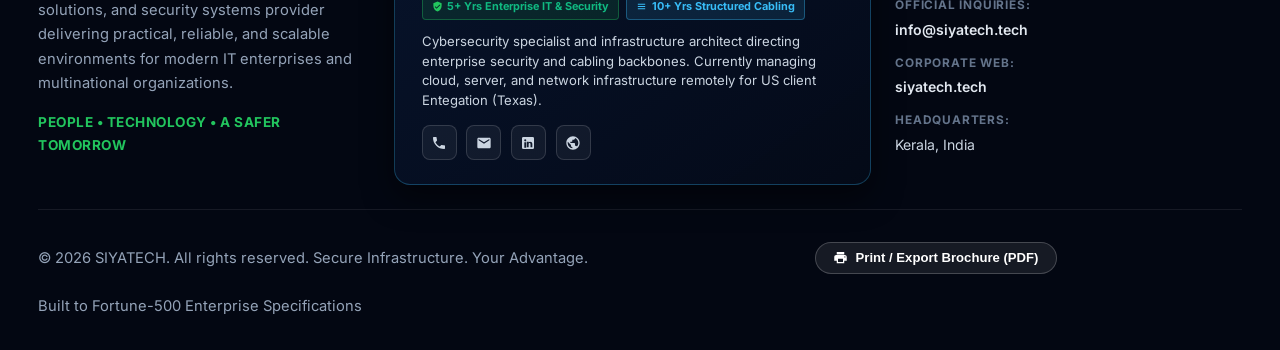
==== commit bd8dc6a6: "Real-time auto backup 2026-09-28 01:58:48" ====
--- a/index.html
+++ b/index.html
@@ -5,7 +5,7 @@
   <meta name="viewport" content="width=device-width, initial-scale=1.0">
   <title>SIYATECH | Enterprise Technology Infrastructure &amp; Security Solutions</title>
   <meta name="description" content="SIYATECH Official Executive Company Profile &amp; Technology Infrastructure Brochure. High-availability CCTV, Networking, Cloud Computing, Cloud Security, IT Infrastructure and System Administration.">
-  <link rel="stylesheet" href="css/style.css?v=3.7">
+  <link rel="stylesheet" href="css/style.css?v=3.8">
   <link rel="icon" type="image/png" href="assets/images/company_logo_circle.png">
 </head>
 <body class="tech-grid-bg">
--- a/css/style.css
+++ b/css/style.css
@@ -76,6 +76,9 @@
 html {
   scroll-behavior: smooth;
   font-size: 16px;
+  overflow-x: hidden;
+  width: 100%;
+  max-width: 100vw;
 }
 
 body {
@@ -88,6 +91,8 @@
   display: flex;
   flex-direction: column;
   overflow-x: hidden;
+  width: 100%;
+  max-width: 100vw;
 }
 
 h1, h2, h3, h4, h5, h6 {
@@ -4651,3 +4656,674 @@
   }
 }
 
+
+
+/* ==========================================================================
+   MASTER MOBILE-FIRST RESPONSIVE ENGINE (ULTRA-CLEAN PHONE VIEW)
+   ========================================================================== */
+
+/* Tablets & Small Laptops (max-width: 1024px) */
+@media (max-width: 1024px) {
+  .hero-grid,
+  .about-intro-grid,
+  .approach-layout,
+  .partners-contact-grid,
+  .contact-grid {
+    grid-template-columns: 1fr !important;
+    gap: 1.5rem !important;
+  }
+
+  .pillars-grid-4 {
+    grid-template-columns: repeat(2, 1fr) !important;
+    gap: 1rem !important;
+  }
+
+  .services-grid-6,
+  .pillars-grid-6 {
+    grid-template-columns: repeat(2, 1fr) !important;
+    gap: 1rem !important;
+  }
+
+  .industries-top-grid,
+  .industries-bottom-grid {
+    grid-template-columns: repeat(2, 1fr) !important;
+    gap: 1rem !important;
+  }
+
+  .solutions-grid-4 {
+    grid-template-columns: repeat(2, 1fr) !important;
+    gap: 1.15rem !important;
+  }
+
+  .cloud-unified-grid-3 {
+    grid-template-columns: 1fr !important;
+    gap: 1.15rem !important;
+  }
+
+  .footer-top-grid {
+    grid-template-columns: 1fr !important;
+    gap: 1.5rem !important;
+  }
+}
+
+/* Tablets & Large Phones (max-width: 860px) */
+@media (max-width: 860px) {
+  .top-bar {
+    display: none !important;
+  }
+
+  .site-header {
+    position: sticky !important;
+    top: 0 !important;
+    z-index: 1000 !important;
+    background: rgba(4, 9, 20, 0.98) !important;
+  }
+
+  .nav-container {
+    height: 60px !important;
+    position: relative !important;
+  }
+
+  .brand-logo-img {
+    width: 38px !important;
+    height: 38px !important;
+    border-radius: 10px !important;
+  }
+
+  .brand-name {
+    font-size: 1.25rem !important;
+  }
+
+  .brand-tagline {
+    display: none !important;
+  }
+
+  .main-nav {
+    display: none !important;
+    position: absolute !important;
+    top: 60px !important;
+    left: 0 !important;
+    right: 0 !important;
+    width: 100% !important;
+    background: #060d1d !important;
+    border-bottom: 2px solid rgba(56, 189, 248, 0.35) !important;
+    padding: 1rem 1.25rem !important;
+    flex-direction: column !important;
+    box-shadow: 0 25px 50px rgba(0, 0, 0, 0.9) !important;
+    z-index: 1001 !important;
+  }
+
+  .main-nav.open {
+    display: flex !important;
+  }
+
+  .nav-list {
+    flex-direction: column !important;
+    width: 100% !important;
+    gap: 0.35rem !important;
+  }
+
+  .nav-link {
+    padding: 0.75rem 1rem !important;
+    font-size: 0.95rem !important;
+    border-radius: 8px !important;
+    background: rgba(255, 255, 255, 0.03) !important;
+  }
+
+  .nav-link.active,
+  .nav-link:hover {
+    background: rgba(34, 197, 94, 0.15) !important;
+    color: #22C55E !important;
+  }
+
+  .mobile-toggle {
+    display: flex !important;
+    align-items: center !important;
+    justify-content: center !important;
+    width: 42px !important;
+    height: 42px !important;
+    border-radius: 8px !important;
+    background: rgba(255, 255, 255, 0.08) !important;
+    border: 1px solid rgba(255, 255, 255, 0.2) !important;
+    color: #ffffff !important;
+    font-size: 1.4rem !important;
+    cursor: pointer !important;
+  }
+
+  .sticky-brochure-nav {
+    position: static !important;
+    margin: 0.75rem 0 1.25rem 0 !important;
+    padding: 0.35rem 0.5rem !important;
+    border-radius: 12px !important;
+    max-width: 100% !important;
+    overflow-x: auto !important;
+    flex-wrap: nowrap !important;
+    -webkit-overflow-scrolling: touch !important;
+    scrollbar-width: none !important;
+  }
+
+  .sticky-brochure-nav::-webkit-scrollbar {
+    display: none !important;
+  }
+
+  .toc-pills-list {
+    flex-wrap: nowrap !important;
+    gap: 0.3rem !important;
+    overflow-x: auto !important;
+  }
+
+  .toc-pill {
+    white-space: nowrap !important;
+    font-size: 0.76rem !important;
+    padding: 0.35rem 0.65rem !important;
+    flex-shrink: 0 !important;
+  }
+
+  .btn-print-deck {
+    display: none !important;
+  }
+}
+
+/* Smartphone View (max-width: 640px) */
+@media (max-width: 640px) {
+  .container {
+    padding-left: 0.85rem !important;
+    padding-right: 0.85rem !important;
+  }
+
+  .main-content {
+    padding-top: 1rem !important;
+    padding-bottom: 3.5rem !important;
+  }
+
+  .brochure-sheet {
+    margin-bottom: 1rem !important;
+    border-radius: 12px !important;
+    box-shadow: 0 10px 30px rgba(0, 0, 0, 0.5) !important;
+  }
+
+  .brochure-sheet-header {
+    padding: 0.65rem 0.85rem !important;
+    gap: 0.4rem !important;
+  }
+
+  .sheet-tag {
+    font-size: 0.76rem !important;
+    letter-spacing: 1px !important;
+  }
+
+  .sheet-page-indicator {
+    font-size: 0.68rem !important;
+    padding: 0.15rem 0.45rem !important;
+  }
+
+  .sheet-btn {
+    display: none !important;
+  }
+
+  .brochure-sheet-body {
+    padding: 1.15rem 0.85rem !important;
+  }
+
+  /* Typography */
+  .section-title {
+    font-size: 1.55rem !important;
+    line-height: 1.2 !important;
+    margin-bottom: 0.35rem !important;
+  }
+
+  .section-subtitle {
+    font-size: 0.88rem !important;
+    line-height: 1.5 !important;
+    margin-bottom: 0.85rem !important;
+  }
+
+  .sheet-title-group {
+    margin-bottom: 0.85rem !important;
+  }
+
+  .page-badge-pill {
+    font-size: 0.68rem !important;
+    padding: 0.2rem 0.65rem !important;
+    margin-bottom: 0.6rem !important;
+  }
+
+  /* Sheet 0 Hero Cover */
+  .hero-grid {
+    grid-template-columns: 1fr !important;
+    gap: 1.25rem !important;
+  }
+
+  .hero-main-title {
+    font-size: 2rem !important;
+    line-height: 1.1 !important;
+    margin-bottom: 0.5rem !important;
+  }
+
+  .hero-subtext {
+    font-size: 0.95rem !important;
+    margin-bottom: 1rem !important;
+    line-height: 1.45 !important;
+  }
+
+  .hero-tagline-badge {
+    font-size: 0.68rem !important;
+    padding: 0.25rem 0.65rem !important;
+    letter-spacing: 1px !important;
+    margin-bottom: 0.65rem !important;
+  }
+
+  .hero-focus-list {
+    grid-template-columns: 1fr 1fr !important;
+    gap: 0.45rem 0.65rem !important;
+    margin-bottom: 1.15rem !important;
+  }
+
+  .focus-item {
+    font-size: 0.84rem !important;
+  }
+
+  .hero-cta-row {
+    display: flex !important;
+    flex-direction: column !important;
+    width: 100% !important;
+    gap: 0.55rem !important;
+    margin-top: 1.15rem !important;
+  }
+
+  .hero-cta-row .btn-primary,
+  .hero-cta-row .btn-secondary {
+    width: 100% !important;
+    justify-content: center !important;
+    text-align: center !important;
+    padding: 0.75rem 1rem !important;
+    font-size: 0.88rem !important;
+  }
+
+  .cover-medallion-box {
+    padding: 0.75rem 0 !important;
+  }
+
+  .cover-medallion-box::before {
+    width: 190px !important;
+    height: 190px !important;
+  }
+
+  .cover-medallion-img {
+    width: 160px !important;
+    height: 160px !important;
+  }
+
+  .pillars-grid-4 {
+    grid-template-columns: 1fr 1fr !important;
+    gap: 0.6rem !important;
+    margin-top: 1rem !important;
+  }
+
+  .pillar-item {
+    padding: 0.75rem 0.65rem !important;
+    border-radius: 10px !important;
+  }
+
+  .pillar-text h4 {
+    font-size: 0.85rem !important;
+  }
+
+  .pillar-text p {
+    font-size: 0.75rem !important;
+  }
+
+  /* Sheet 1 About */
+  .lead-paragraph {
+    font-size: 0.95rem !important;
+    line-height: 1.55 !important;
+    margin-bottom: 0.75rem !important;
+  }
+
+  .about-quote-box {
+    margin-top: 0.85rem !important;
+    padding: 0.85rem 1rem !important;
+  }
+
+  .quote-script-text {
+    font-size: 1.45rem !important;
+  }
+
+  .mvv-grid {
+    grid-template-columns: 1fr !important;
+    gap: 0.75rem !important;
+    margin-top: 1rem !important;
+  }
+
+  .mvv-item {
+    padding: 1rem !important;
+  }
+
+  /* Sheet 2 Services */
+  .pillar-domain-grid-4 {
+    grid-template-columns: 1fr !important;
+    gap: 0.85rem !important;
+  }
+
+  .pillar-card-hero {
+    height: 140px !important;
+  }
+
+  .pillar-domain-body {
+    padding: 1rem 0.85rem !important;
+  }
+
+  .pillar-domain-title {
+    font-size: 1.15rem !important;
+  }
+
+  .services-grid-6 {
+    grid-template-columns: 1fr !important;
+    gap: 0.75rem !important;
+  }
+
+  .service-card {
+    padding: 1rem 0.85rem !important;
+    border-radius: 12px !important;
+  }
+
+  .service-card-body h4 {
+    font-size: 1.05rem !important;
+  }
+
+  /* Sheet 3 Industries */
+  .industries-top-grid,
+  .industries-bottom-grid {
+    grid-template-columns: 1fr !important;
+    gap: 0.75rem !important;
+  }
+
+  .industry-card {
+    padding: 1rem 0.85rem !important;
+    border-radius: 12px !important;
+  }
+
+  .industry-icon-wrap {
+    width: 44px !important;
+    height: 44px !important;
+  }
+
+  .industry-card h4 {
+    font-size: 1.05rem !important;
+  }
+
+  /* Sheet 4 Solutions & Cloud */
+  .solutions-grid-4 {
+    grid-template-columns: 1fr !important;
+    gap: 0.85rem !important;
+  }
+
+  .solution-thumb-pro {
+    height: 150px !important;
+  }
+
+  .solution-body-pro {
+    padding: 1rem 0.85rem !important;
+  }
+
+  .solution-title-pro {
+    font-size: 1.12rem !important;
+  }
+
+  .cloud-unified-card {
+    padding: 1.15rem 0.85rem !important;
+    border-radius: 14px !important;
+  }
+
+  .cloud-unified-header h3 {
+    font-size: 1.3rem !important;
+  }
+
+  .cloud-unified-header p {
+    font-size: 0.85rem !important;
+  }
+
+  .cloud-unified-grid-3 {
+    grid-template-columns: 1fr !important;
+    gap: 0.85rem !important;
+  }
+
+  .cloud-column-box {
+    padding: 1rem 0.85rem !important;
+    border-radius: 10px !important;
+  }
+
+  .solutions-arch-guarantee {
+    flex-direction: column !important;
+    align-items: flex-start !important;
+    padding: 1rem 0.85rem !important;
+    gap: 0.85rem !important;
+  }
+
+  .arch-cta-btn {
+    width: 100% !important;
+    justify-content: center !important;
+  }
+
+  /* Sheet 5 Approach */
+  .approach-layout {
+    grid-template-columns: 1fr !important;
+    gap: 1.15rem !important;
+  }
+
+  .step-content-box {
+    padding: 1rem 0.85rem !important;
+    border-radius: 12px !important;
+  }
+
+  .lifecycle-stages {
+    flex-direction: column !important;
+    align-items: flex-start !important;
+    gap: 0.6rem !important;
+  }
+
+  .lifecycle-separator {
+    display: none !important;
+  }
+
+  /* Sheet 6 Why Us & Founder */
+  .pillars-grid-6 {
+    grid-template-columns: 1fr !important;
+    gap: 0.75rem !important;
+  }
+
+  .pillar-card-v2 {
+    padding: 1rem 0.85rem !important;
+    border-radius: 12px !important;
+  }
+
+  .founder-spotlight-card {
+    padding: 1.15rem 0.85rem !important;
+    border-radius: 14px !important;
+  }
+
+  .founder-compact-top {
+    flex-direction: column !important;
+    align-items: center !important;
+    text-align: center !important;
+    gap: 0.85rem !important;
+  }
+
+  .founder-identity-wrap {
+    flex-direction: column !important;
+    align-items: center !important;
+    text-align: center !important;
+    gap: 0.75rem !important;
+  }
+
+  .founder-avatar-box img {
+    width: 68px !important;
+    height: 68px !important;
+  }
+
+  .founder-direct-meta-line {
+    flex-direction: column !important;
+    gap: 0.35rem !important;
+  }
+
+  .founder-direct-meta-line .meta-divider {
+    display: none !important;
+  }
+
+  .founder-exp-badges {
+    justify-content: center !important;
+  }
+
+  .founder-matrix-2 {
+    grid-template-columns: 1fr !important;
+    gap: 0.75rem !important;
+  }
+
+  .founder-matrix-col {
+    padding: 0.85rem !important;
+  }
+
+  .founder-connect-strip {
+    flex-direction: column !important;
+    align-items: stretch !important;
+    gap: 0.6rem !important;
+  }
+
+  .f-connect-pill {
+    justify-content: center !important;
+  }
+
+  /* Sheet 7 Partners */
+  .vsquare-hero-card {
+    padding: 1.15rem 0.85rem !important;
+    border-radius: 14px !important;
+    margin-bottom: 1rem !important;
+  }
+
+  .vsquare-partner-title,
+  .vsquare-hero-card h3 {
+    font-size: 1.28rem !important;
+  }
+
+  .vsquare-grid-2 {
+    grid-template-columns: 1fr !important;
+    gap: 0.75rem !important;
+    margin-top: 0.85rem !important;
+  }
+
+  .vsquare-info-block {
+    padding: 0.85rem !important;
+  }
+
+  .partners-cards-wrap {
+    grid-template-columns: 1fr !important;
+    gap: 0.75rem !important;
+  }
+
+  .partner-card-box {
+    padding: 1.15rem 0.85rem !important;
+  }
+
+  /* Sheet 8 Contact Form & Dual Buttons */
+  .contact-grid {
+    grid-template-columns: 1fr !important;
+    gap: 1.15rem !important;
+  }
+
+  .contact-card-executive {
+    padding: 1.15rem 0.85rem !important;
+    border-radius: 14px !important;
+  }
+
+  .form-row-2 {
+    grid-template-columns: 1fr !important;
+    gap: 0.65rem !important;
+  }
+
+  .form-actions-row {
+    display: flex !important;
+    flex-direction: column !important;
+    gap: 0.65rem !important;
+    width: 100% !important;
+  }
+
+  .btn-enquiry-submit,
+  .btn-whatsapp-rfq {
+    width: 100% !important;
+    padding: 0.8rem 1rem !important;
+    font-size: 0.84rem !important;
+    justify-content: center !important;
+    text-align: center !important;
+    white-space: normal !important;
+  }
+
+  .form-trust-footer {
+    font-size: 0.68rem !important;
+    line-height: 1.35 !important;
+  }
+
+  /* Footer */
+  .site-footer {
+    padding: 1.75rem 0 2rem !important;
+  }
+
+  .footer-top-grid {
+    grid-template-columns: 1fr !important;
+    gap: 1.15rem !important;
+    margin-bottom: 1.15rem !important;
+  }
+
+  .footer-founder-card {
+    padding: 1rem 0.85rem !important;
+  }
+
+  .footer-bottom-bar {
+    padding-right: 0 !important;
+    text-align: center !important;
+    flex-direction: column !important;
+    gap: 0.6rem !important;
+  }
+
+  /* Adaptive Floating Action Button */
+  .floating-contact-btn {
+    width: 48px !important;
+    height: 48px !important;
+    padding: 0 !important;
+    border-radius: 50% !important;
+    display: flex !important;
+    align-items: center !important;
+    justify-content: center !important;
+    bottom: 16px !important;
+    right: 16px !important;
+    box-shadow: 0 4px 18px rgba(37, 211, 102, 0.6) !important;
+    z-index: 9999 !important;
+  }
+
+  .floating-contact-btn span {
+    display: none !important;
+  }
+
+  .floating-contact-btn svg {
+    width: 24px !important;
+    height: 24px !important;
+  }
+}
+
+/* Small Smartphone Screen (max-width: 420px) */
+@media (max-width: 420px) {
+  .hero-focus-list {
+    grid-template-columns: 1fr !important;
+  }
+
+  .pillars-grid-4 {
+    grid-template-columns: 1fr !important;
+  }
+
+  .hero-main-title {
+    font-size: 1.85rem !important;
+  }
+
+  .section-title {
+    font-size: 1.4rem !important;
+  }
+}
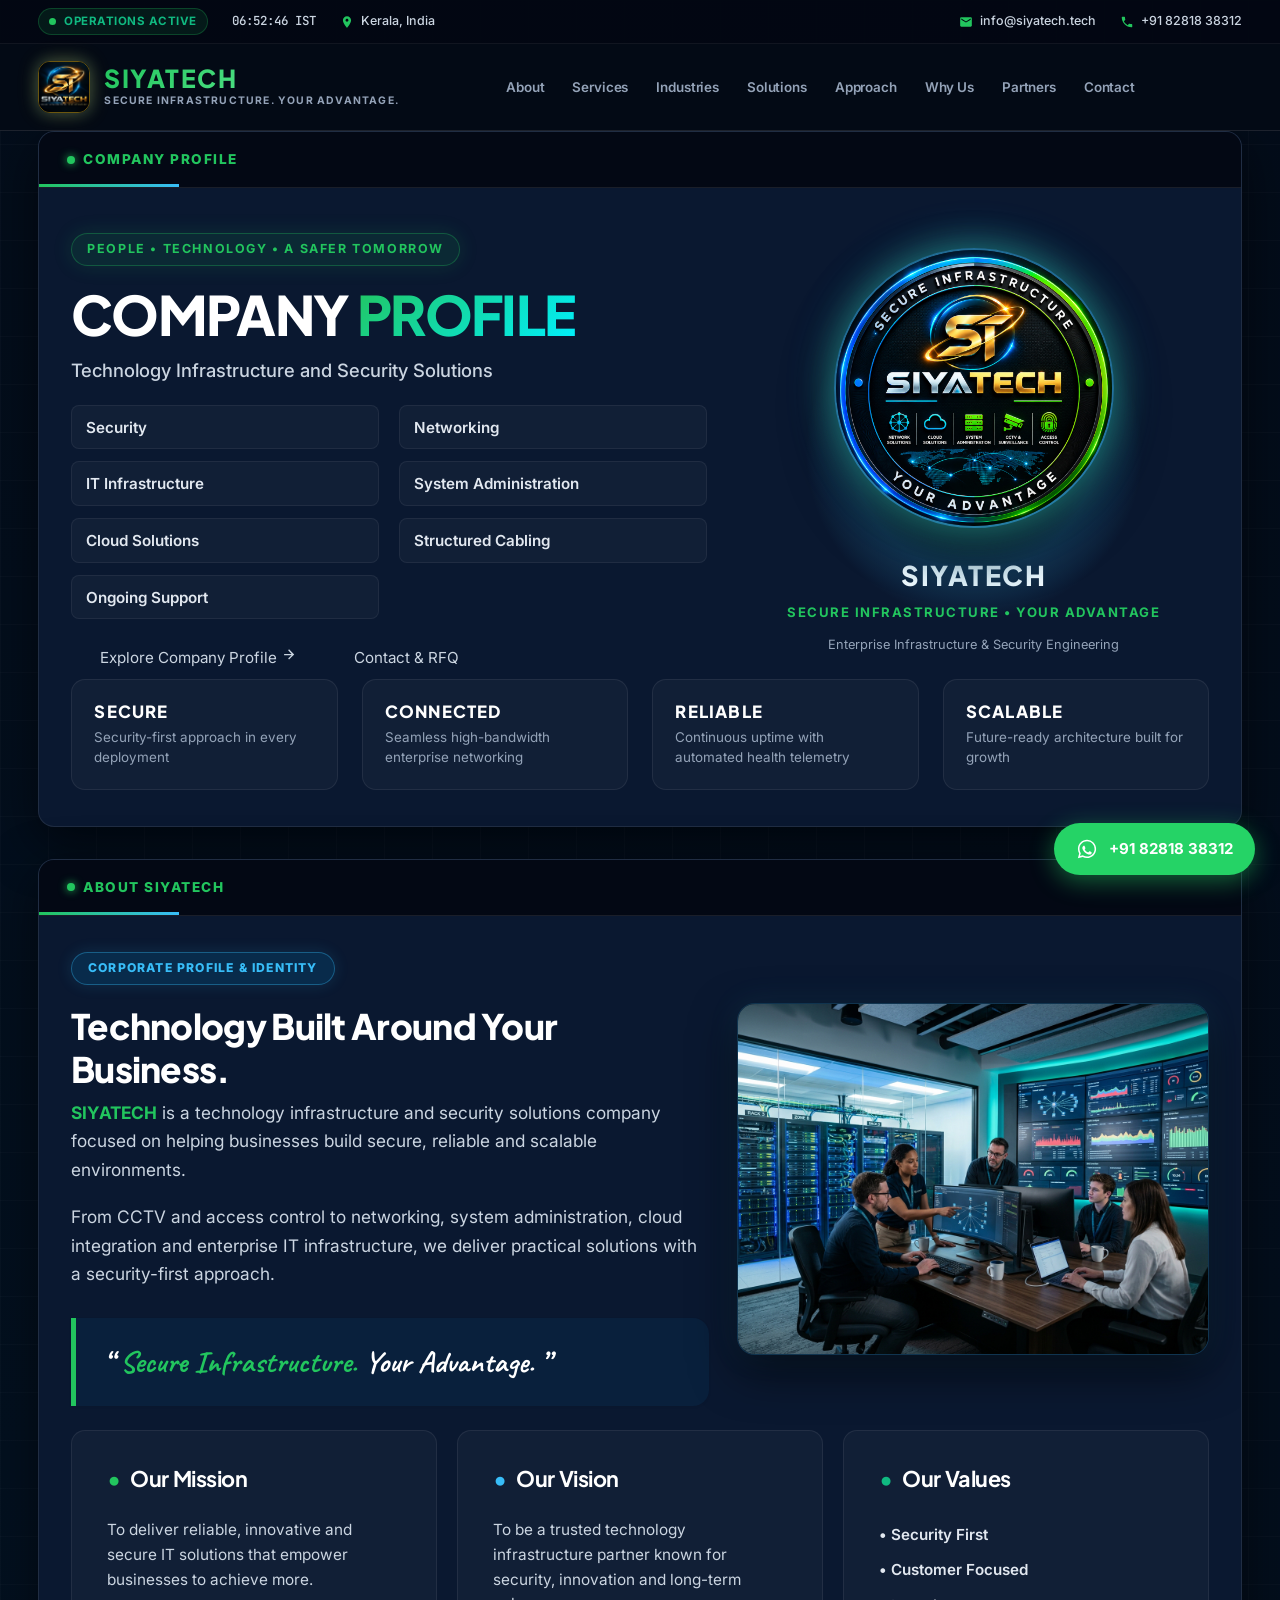
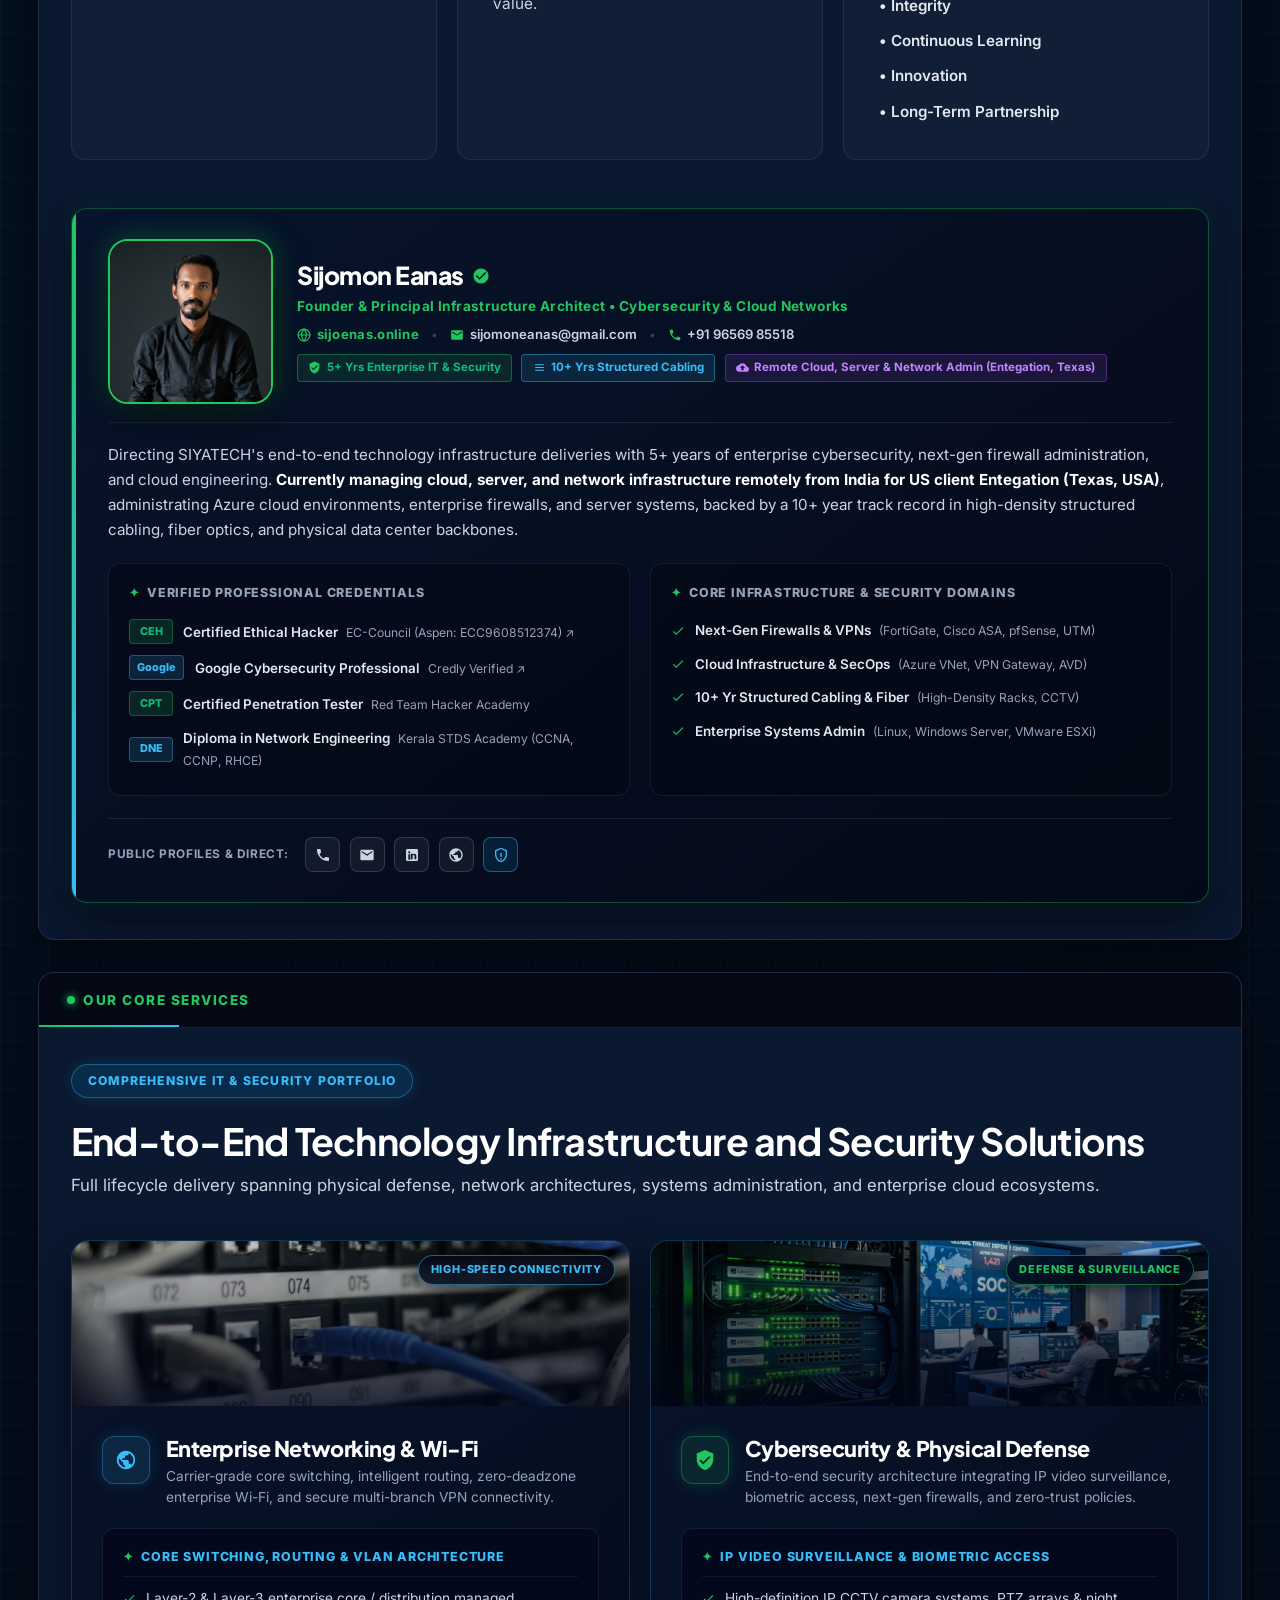
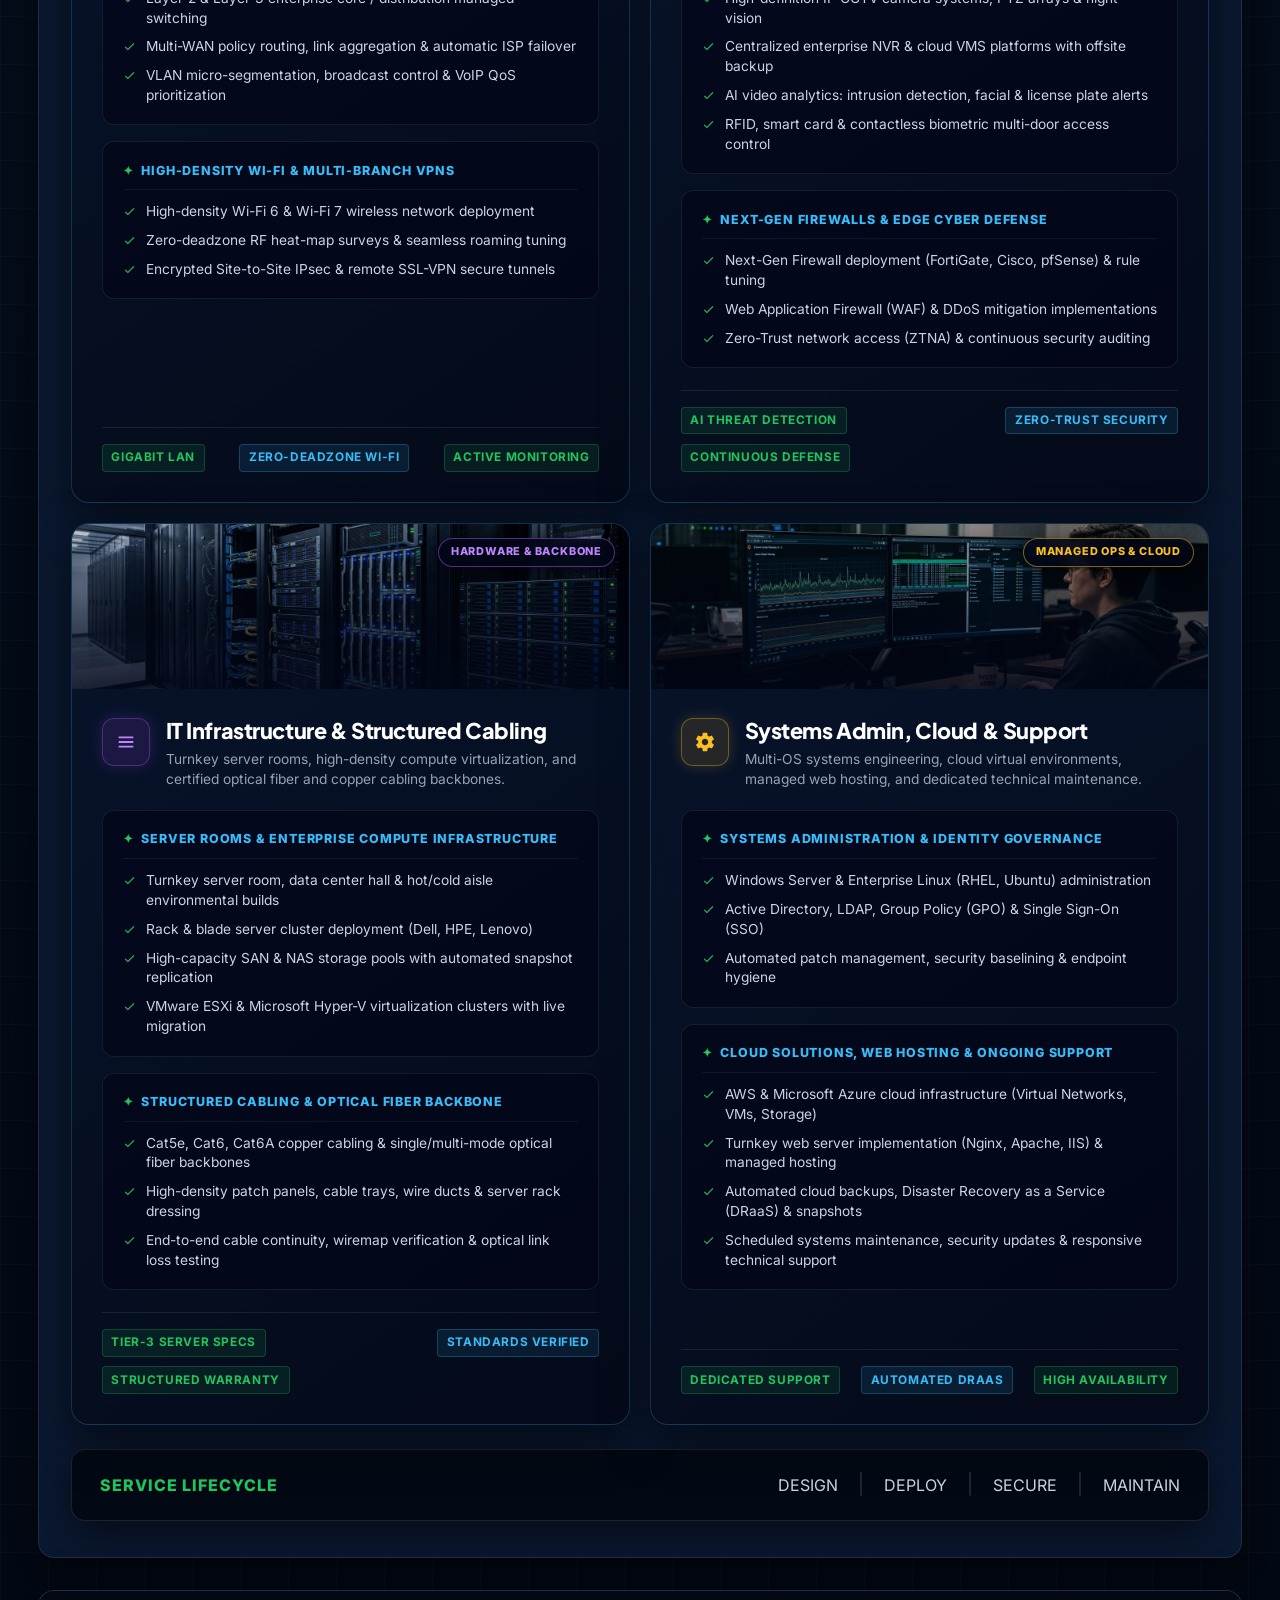
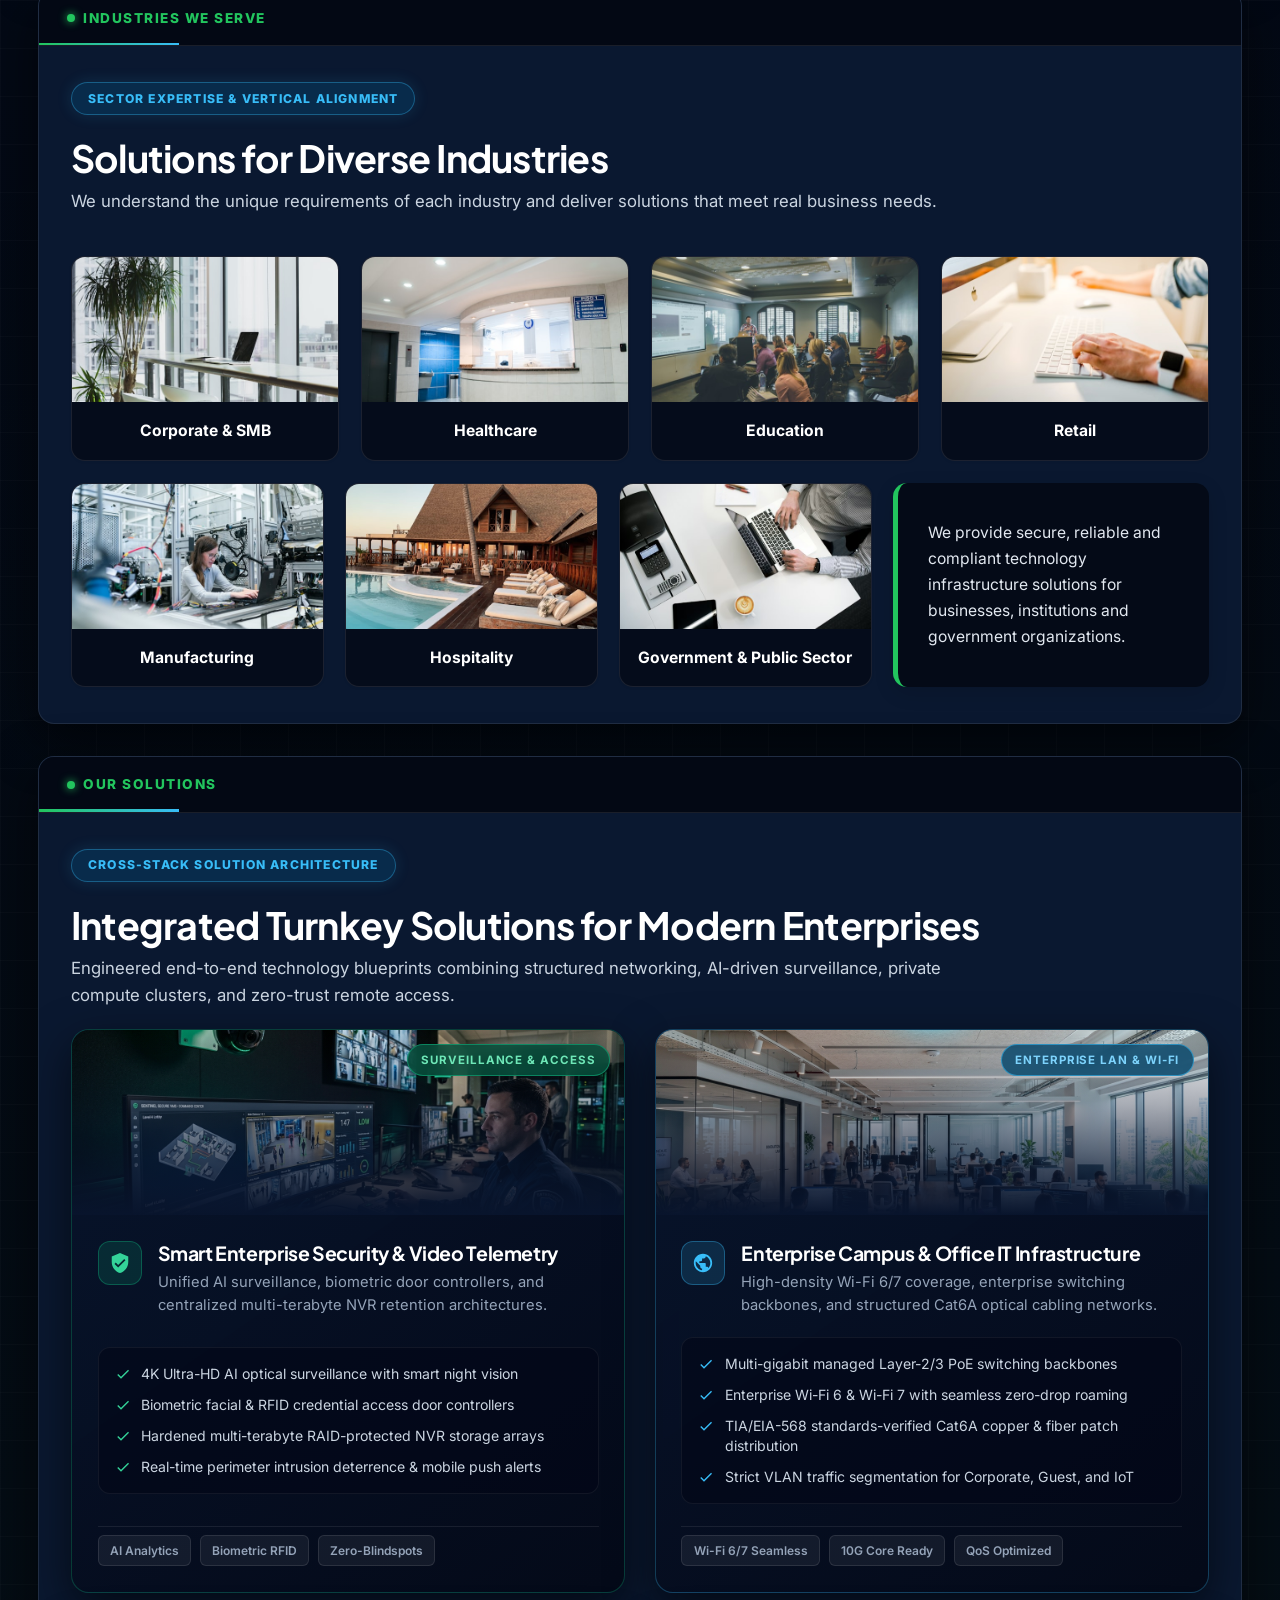
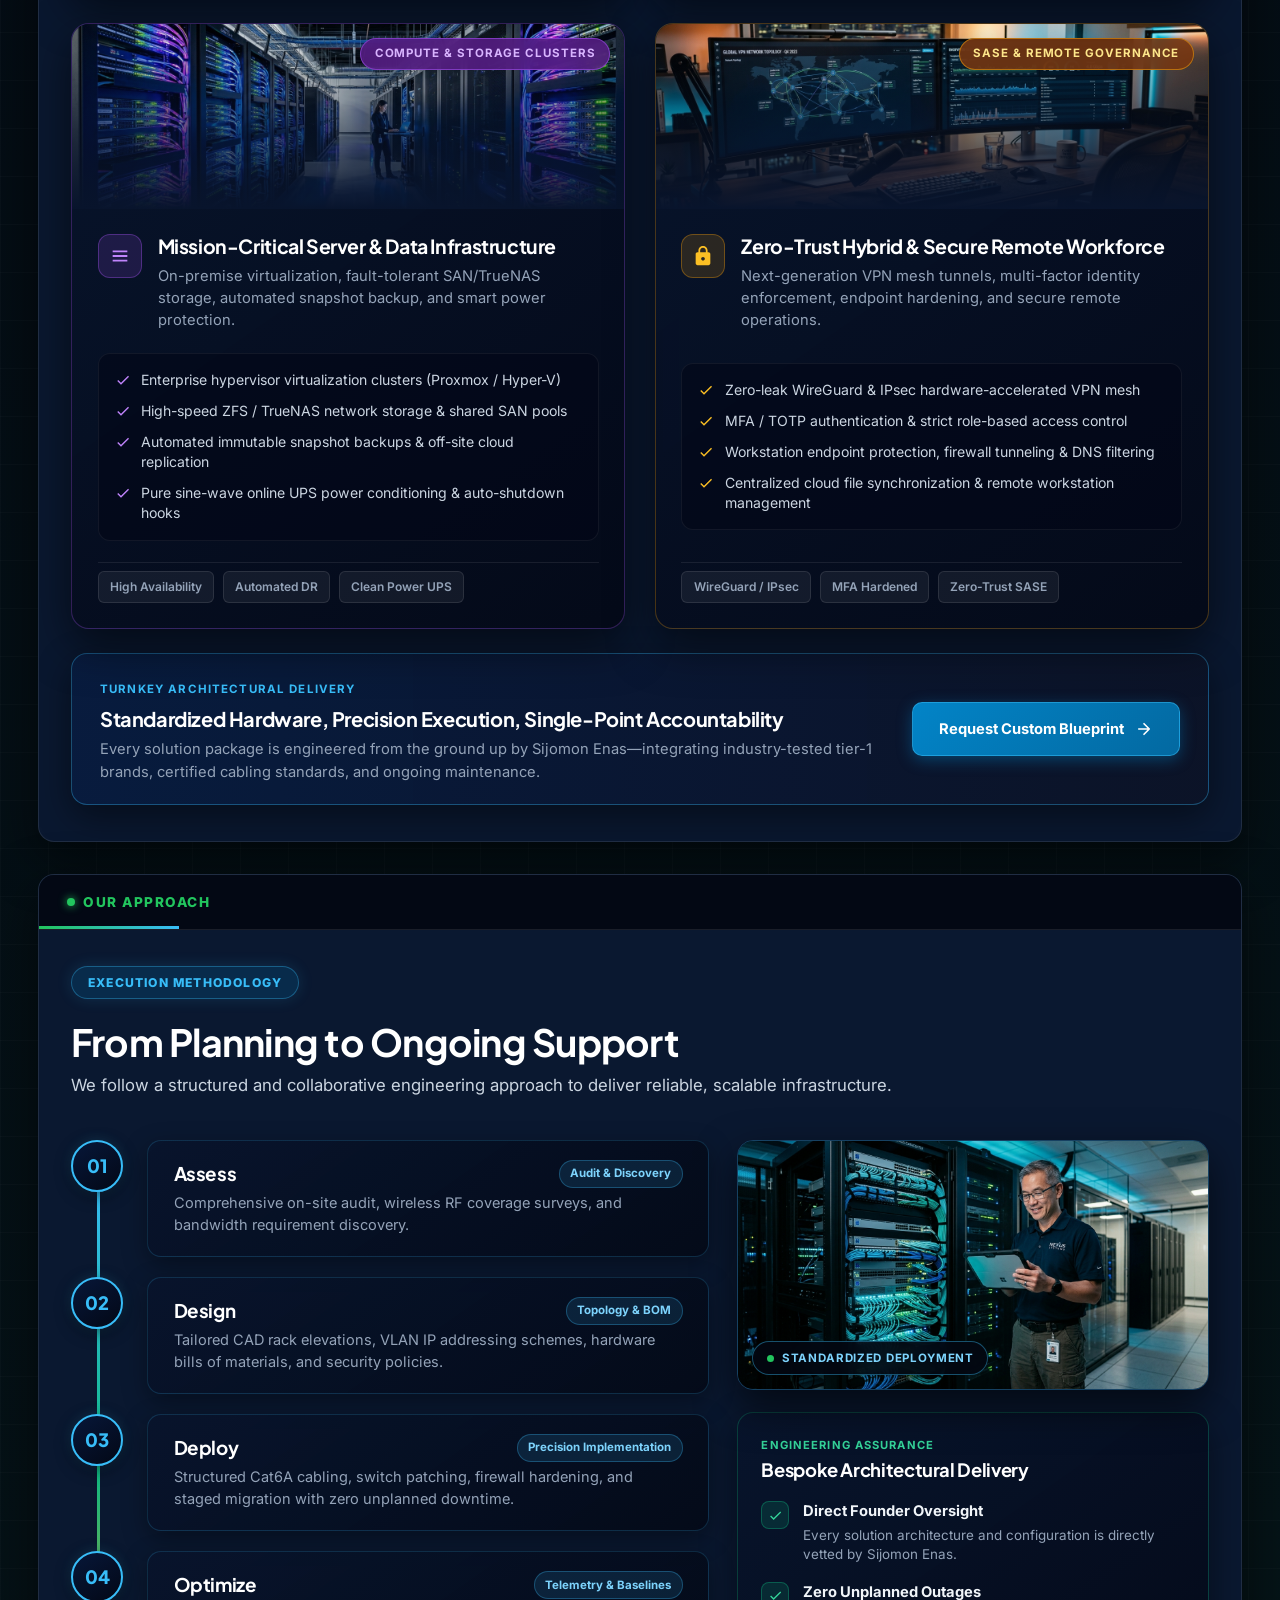
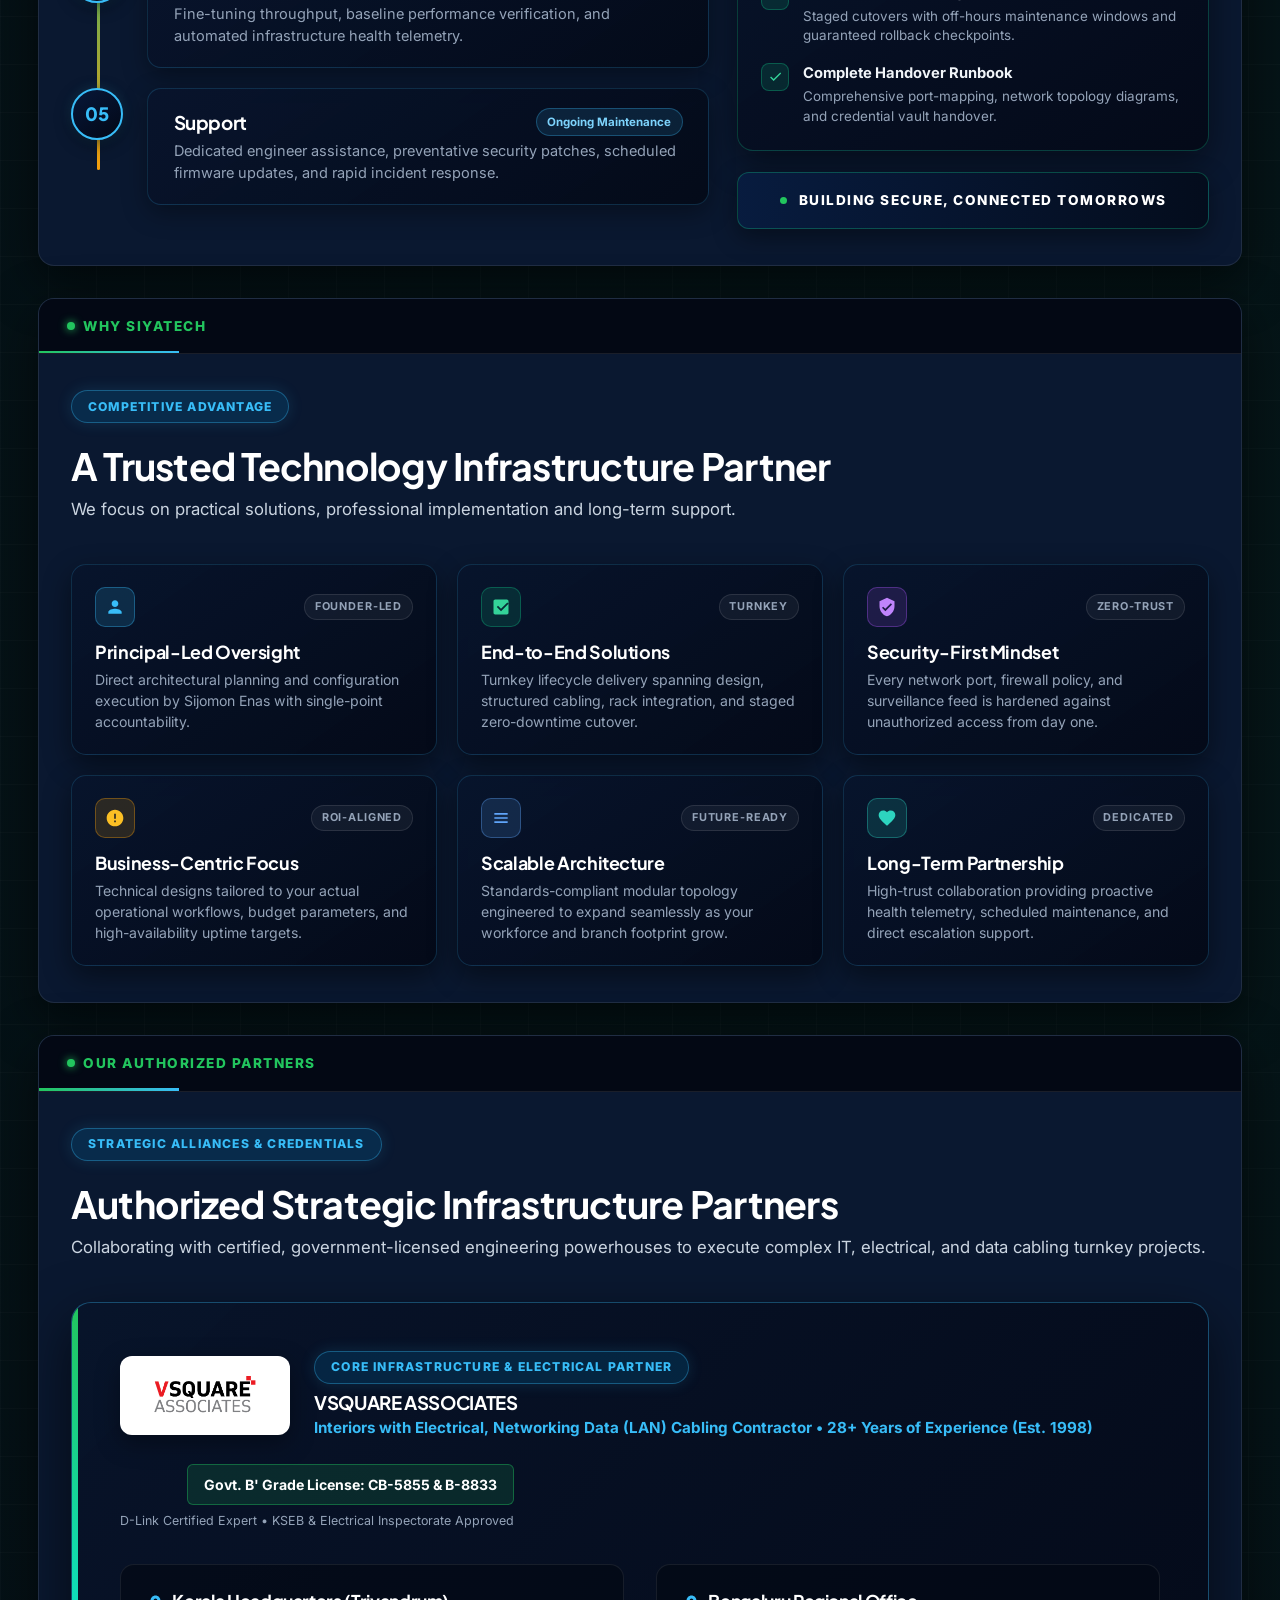
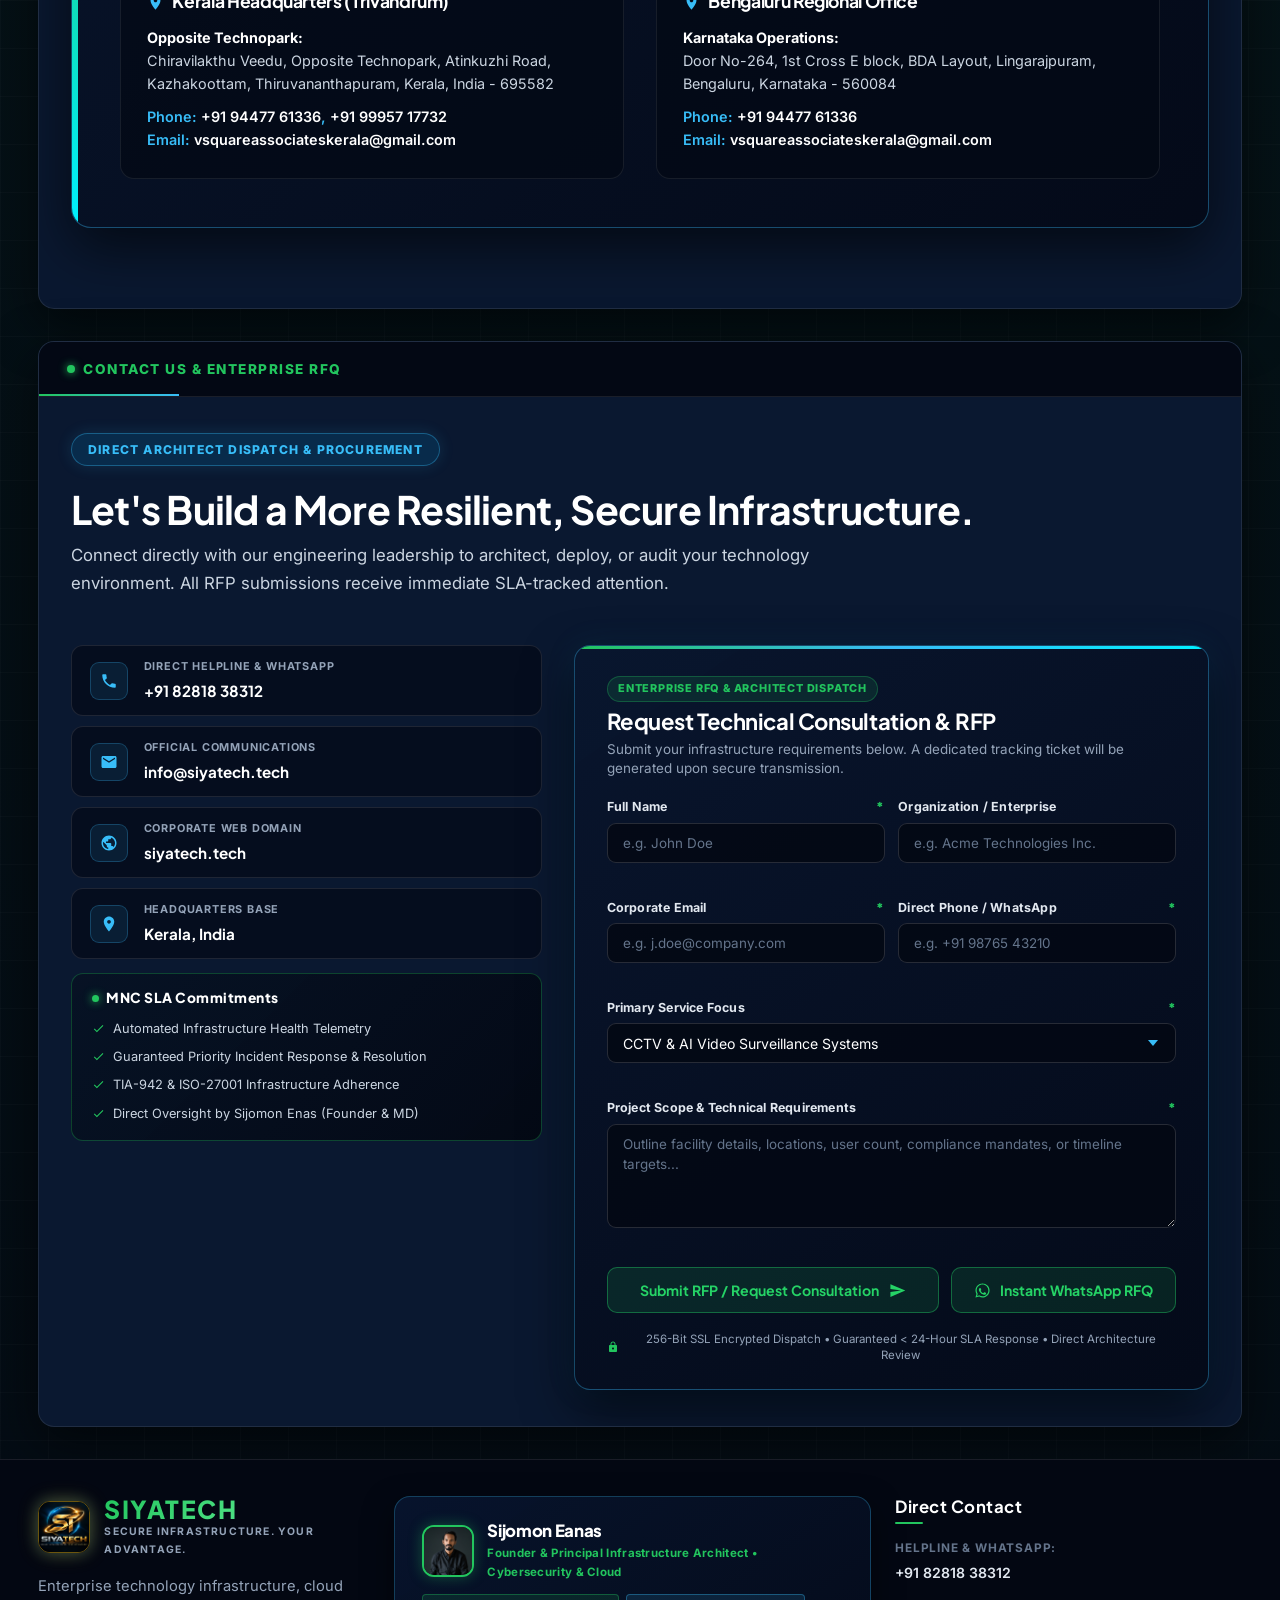
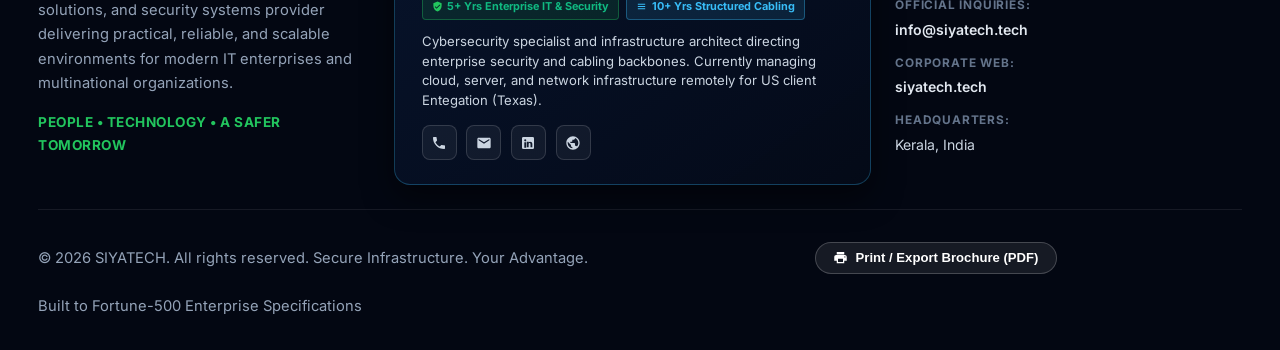
==== commit 0cc4365d: "Real-time auto backup 2026-09-28 02:08:22" ====
--- a/index.html
+++ b/index.html
@@ -5,7 +5,7 @@
   <meta name="viewport" content="width=device-width, initial-scale=1.0">
   <title>SIYATECH | Enterprise Technology Infrastructure &amp; Security Solutions</title>
   <meta name="description" content="SIYATECH Official Executive Company Profile &amp; Technology Infrastructure Brochure. High-availability CCTV, Networking, Cloud Computing, Cloud Security, IT Infrastructure and System Administration.">
-  <link rel="stylesheet" href="css/style.css?v=3.8">
+  <link rel="stylesheet" href="css/style.css?v=3.9">
   <link rel="icon" type="image/png" href="assets/images/company_logo_circle.png">
 </head>
 <body class="tech-grid-bg">
--- a/css/style.css
+++ b/css/style.css
@@ -5137,60 +5137,248 @@
     border-radius: 12px !important;
   }
 
+  /* Sheet 1 / Sheet 6 Founder Spotlight Overhaul for Mobile */
   .founder-spotlight-card {
-    padding: 1.15rem 0.85rem !important;
+    padding: 1.25rem 0.95rem !important;
     border-radius: 14px !important;
+    margin-top: 1.5rem !important;
+    box-shadow: 0 10px 30px rgba(0, 0, 0, 0.5) !important;
   }
 
   .founder-compact-top {
-    flex-direction: column !important;
-    align-items: center !important;
-    text-align: center !important;
-    gap: 0.85rem !important;
-  }
-
-  .founder-identity-wrap {
+    display: flex !important;
     flex-direction: column !important;
     align-items: center !important;
     text-align: center !important;
     gap: 0.75rem !important;
+    padding-bottom: 0.85rem !important;
+    margin-bottom: 0.85rem !important;
+  }
+
+  .founder-identity-wrap {
+    display: flex !important;
+    flex-direction: column !important;
+    align-items: center !important;
+    text-align: center !important;
+    width: 100% !important;
+    gap: 0.65rem !important;
+  }
+
+  .founder-avatar-box {
+    width: 96px !important;
+    height: 96px !important;
+    min-width: 96px !important;
+    min-height: 96px !important;
+    max-width: 96px !important;
+    max-height: 96px !important;
+    border-radius: 50% !important;
+    margin: 0 auto 0.4rem auto !important;
+    border: 2.5px solid #22C55E !important;
+    box-shadow: 0 0 22px rgba(34, 197, 94, 0.45), 0 8px 24px rgba(0, 0, 0, 0.6) !important;
+    overflow: hidden !important;
+    display: block !important;
+    flex-shrink: 0 !important;
   }
 
   .founder-avatar-box img {
-    width: 68px !important;
-    height: 68px !important;
+    width: 100% !important;
+    height: 100% !important;
+    border-radius: 50% !important;
+    object-fit: cover !important;
+    object-position: center 15% !important;
+    display: block !important;
+  }
+
+  .founder-name {
+    font-size: 1.45rem !important;
+    justify-content: center !important;
+    text-align: center !important;
+    margin-bottom: 0.2rem !important;
+    width: 100% !important;
+  }
+
+  .founder-role {
+    font-size: 0.82rem !important;
+    line-height: 1.4 !important;
+    color: #22C55E !important;
+    text-align: center !important;
+    max-width: 290px !important;
+    margin: 0 auto 0.5rem auto !important;
   }
 
   .founder-direct-meta-line {
+    display: flex !important;
     flex-direction: column !important;
-    gap: 0.35rem !important;
+    align-items: center !important;
+    justify-content: center !important;
+    gap: 0.45rem !important;
+    width: 100% !important;
+    margin: 0.4rem 0 0.6rem 0 !important;
   }
 
   .founder-direct-meta-line .meta-divider {
     display: none !important;
   }
 
+  .founder-direct-meta-line .meta-link {
+    display: inline-flex !important;
+    align-items: center !important;
+    justify-content: center !important;
+    gap: 0.5rem !important;
+    padding: 0.38rem 0.95rem !important;
+    border-radius: 20px !important;
+    background: rgba(255, 255, 255, 0.05) !important;
+    border: 1px solid rgba(255, 255, 255, 0.12) !important;
+    font-size: 0.82rem !important;
+    color: #cbd5e1 !important;
+    width: auto !important;
+    max-width: 100% !important;
+    word-break: break-all !important;
+  }
+
+  .founder-direct-meta-line .meta-link.domain {
+    background: rgba(34, 197, 94, 0.1) !important;
+    border-color: rgba(34, 197, 94, 0.4) !important;
+    color: #22C55E !important;
+  }
+
+  .founder-direct-meta-line .meta-link.email {
+    background: rgba(56, 189, 248, 0.08) !important;
+    border-color: rgba(56, 189, 248, 0.35) !important;
+    color: #38BDF8 !important;
+  }
+
   .founder-exp-badges {
+    display: flex !important;
+    flex-direction: column !important;
+    align-items: stretch !important;
+    gap: 0.4rem !important;
+    width: 100% !important;
+    margin-top: 0.4rem !important;
+  }
+
+  .founder-exp-badges .f-pill {
+    display: flex !important;
+    align-items: center !important;
     justify-content: center !important;
+    text-align: center !important;
+    padding: 0.45rem 0.85rem !important;
+    font-size: 0.76rem !important;
+    border-radius: 6px !important;
+    width: 100% !important;
+    box-sizing: border-box !important;
+  }
+
+  .founder-compact-bio {
+    font-size: 0.88rem !important;
+    line-height: 1.6 !important;
+    text-align: left !important;
+    color: #cbd5e1 !important;
+    margin: 0.85rem 0 !important;
+    padding: 0.85rem !important;
+    background: rgba(255, 255, 255, 0.02) !important;
+    border: 1px solid rgba(255, 255, 255, 0.06) !important;
+    border-radius: 10px !important;
   }
 
   .founder-matrix-2 {
     grid-template-columns: 1fr !important;
     gap: 0.75rem !important;
+    width: 100% !important;
+    margin-bottom: 0.85rem !important;
   }
 
   .founder-matrix-col {
-    padding: 0.85rem !important;
+    padding: 0.95rem 0.85rem !important;
+    border-radius: 10px !important;
+    background: rgba(4, 9, 20, 0.85) !important;
+  }
+
+  .matrix-item-row {
+    font-size: 0.82rem !important;
+    padding: 0.4rem 0.2rem !important;
+    gap: 0.6rem !important;
+  }
+
+  .matrix-item-text {
+    font-size: 0.82rem !important;
+    line-height: 1.35 !important;
+  }
+
+  .matrix-item-text small {
+    display: block !important;
+    margin-top: 2px !important;
+    font-size: 0.72rem !important;
+    color: #94a3b8 !important;
   }
 
   .founder-connect-strip {
+    display: flex !important;
     flex-direction: column !important;
-    align-items: stretch !important;
-    gap: 0.6rem !important;
-  }
-
-  .f-connect-pill {
+    align-items: center !important;
     justify-content: center !important;
+    gap: 0.65rem !important;
+    padding-top: 0.85rem !important;
+    border-top: 1px solid rgba(255, 255, 255, 0.08) !important;
+    width: 100% !important;
+  }
+
+  .connect-strip-label {
+    font-size: 0.76rem !important;
+    color: #94a3b8 !important;
+    letter-spacing: 0.8px !important;
+    text-transform: uppercase !important;
+    text-align: center !important;
+  }
+
+  .social-thumb-strip {
+    display: flex !important;
+    align-items: center !important;
+    justify-content: center !important;
+    gap: 0.75rem !important;
+    flex-wrap: wrap !important;
+    width: 100% !important;
+  }
+
+  .social-thumb-btn {
+    width: 44px !important;
+    height: 44px !important;
+    border-radius: 10px !important;
+    display: flex !important;
+    align-items: center !important;
+    justify-content: center !important;
+    background: rgba(255, 255, 255, 0.08) !important;
+    border: 1px solid rgba(255, 255, 255, 0.18) !important;
+  }
+
+  .social-thumb-btn svg {
+    width: 20px !important;
+    height: 20px !important;
+    max-width: 20px !important;
+    max-height: 20px !important;
+  }
+
+  .footer-founder-head {
+    display: flex !important;
+    align-items: center !important;
+    gap: 0.75rem !important;
+  }
+
+  .footer-avatar-mini {
+    width: 50px !important;
+    height: 50px !important;
+    min-width: 50px !important;
+    border-radius: 50% !important;
+    overflow: hidden !important;
+    border: 2px solid #22C55E !important;
+  }
+
+  .footer-avatar-mini img {
+    width: 100% !important;
+    height: 100% !important;
+    border-radius: 50% !important;
+    object-fit: cover !important;
+    object-position: center 15% !important;
   }
 
   /* Sheet 7 Partners */
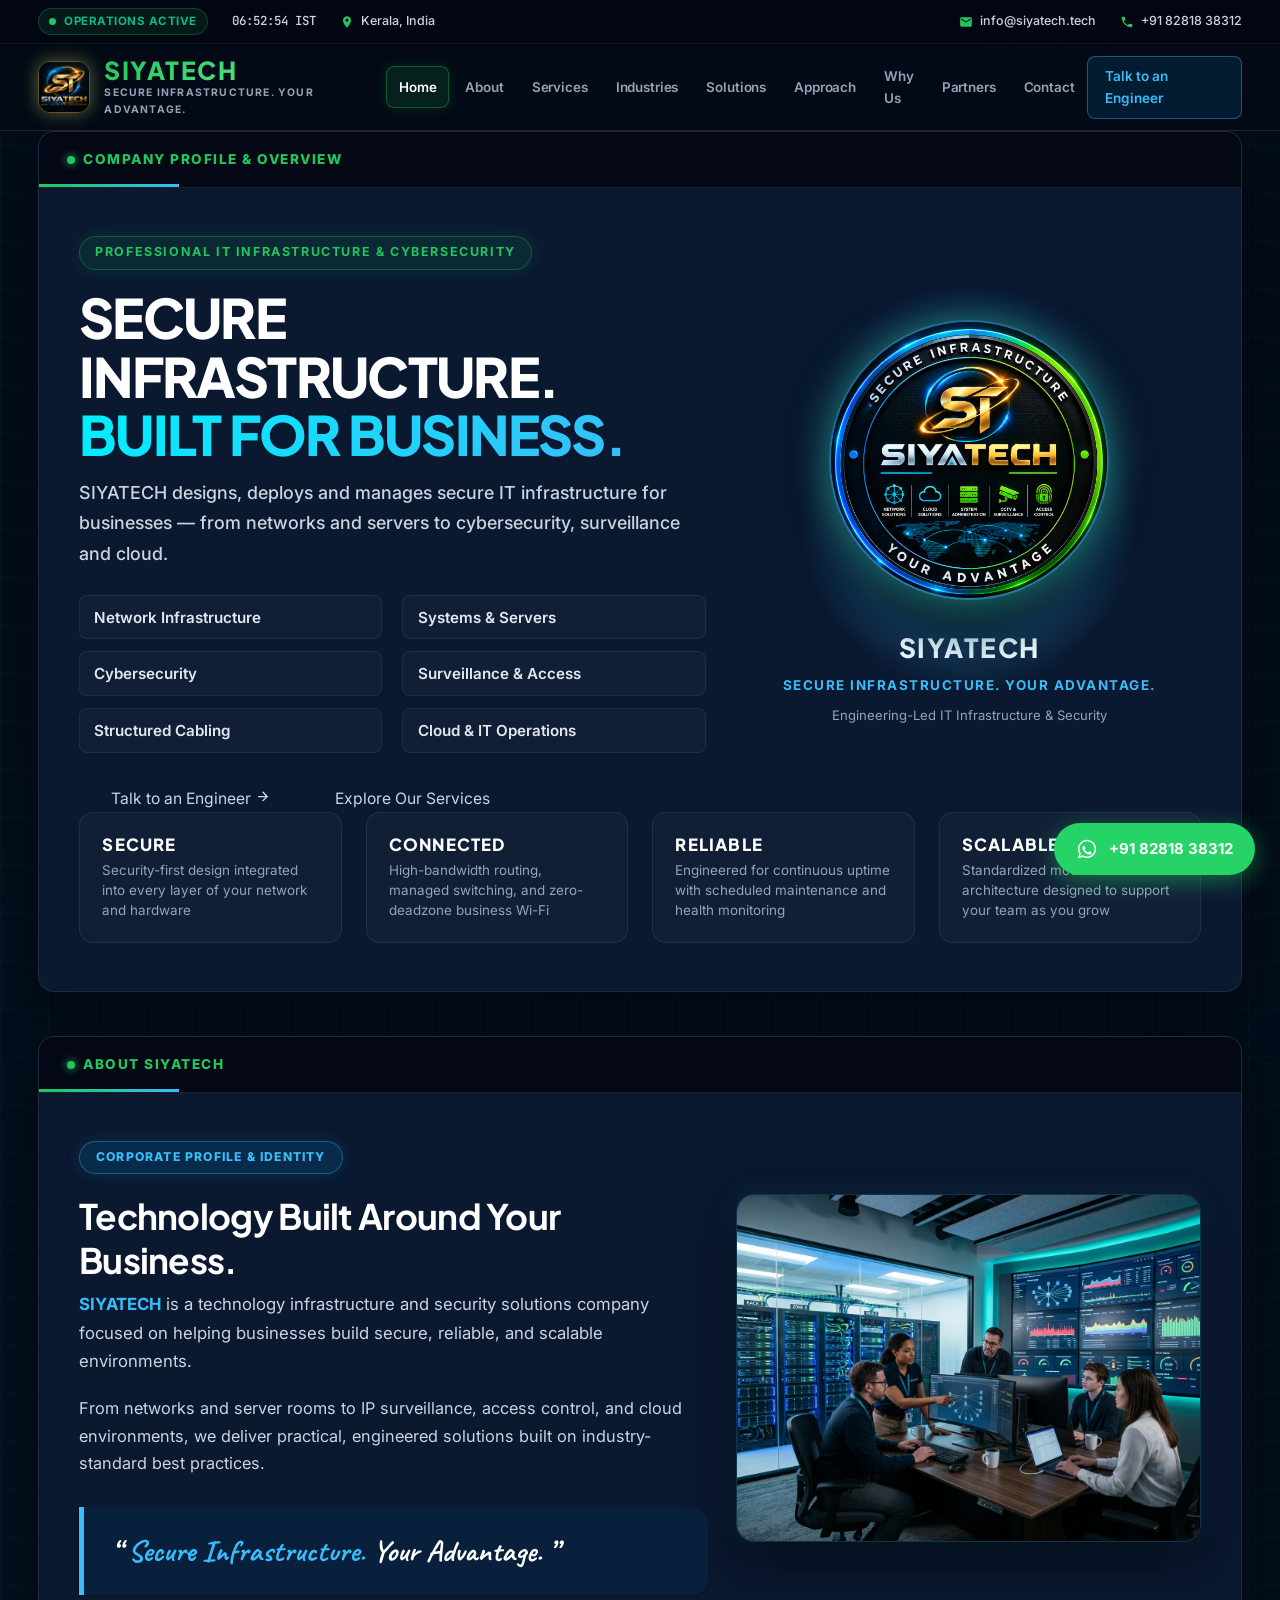
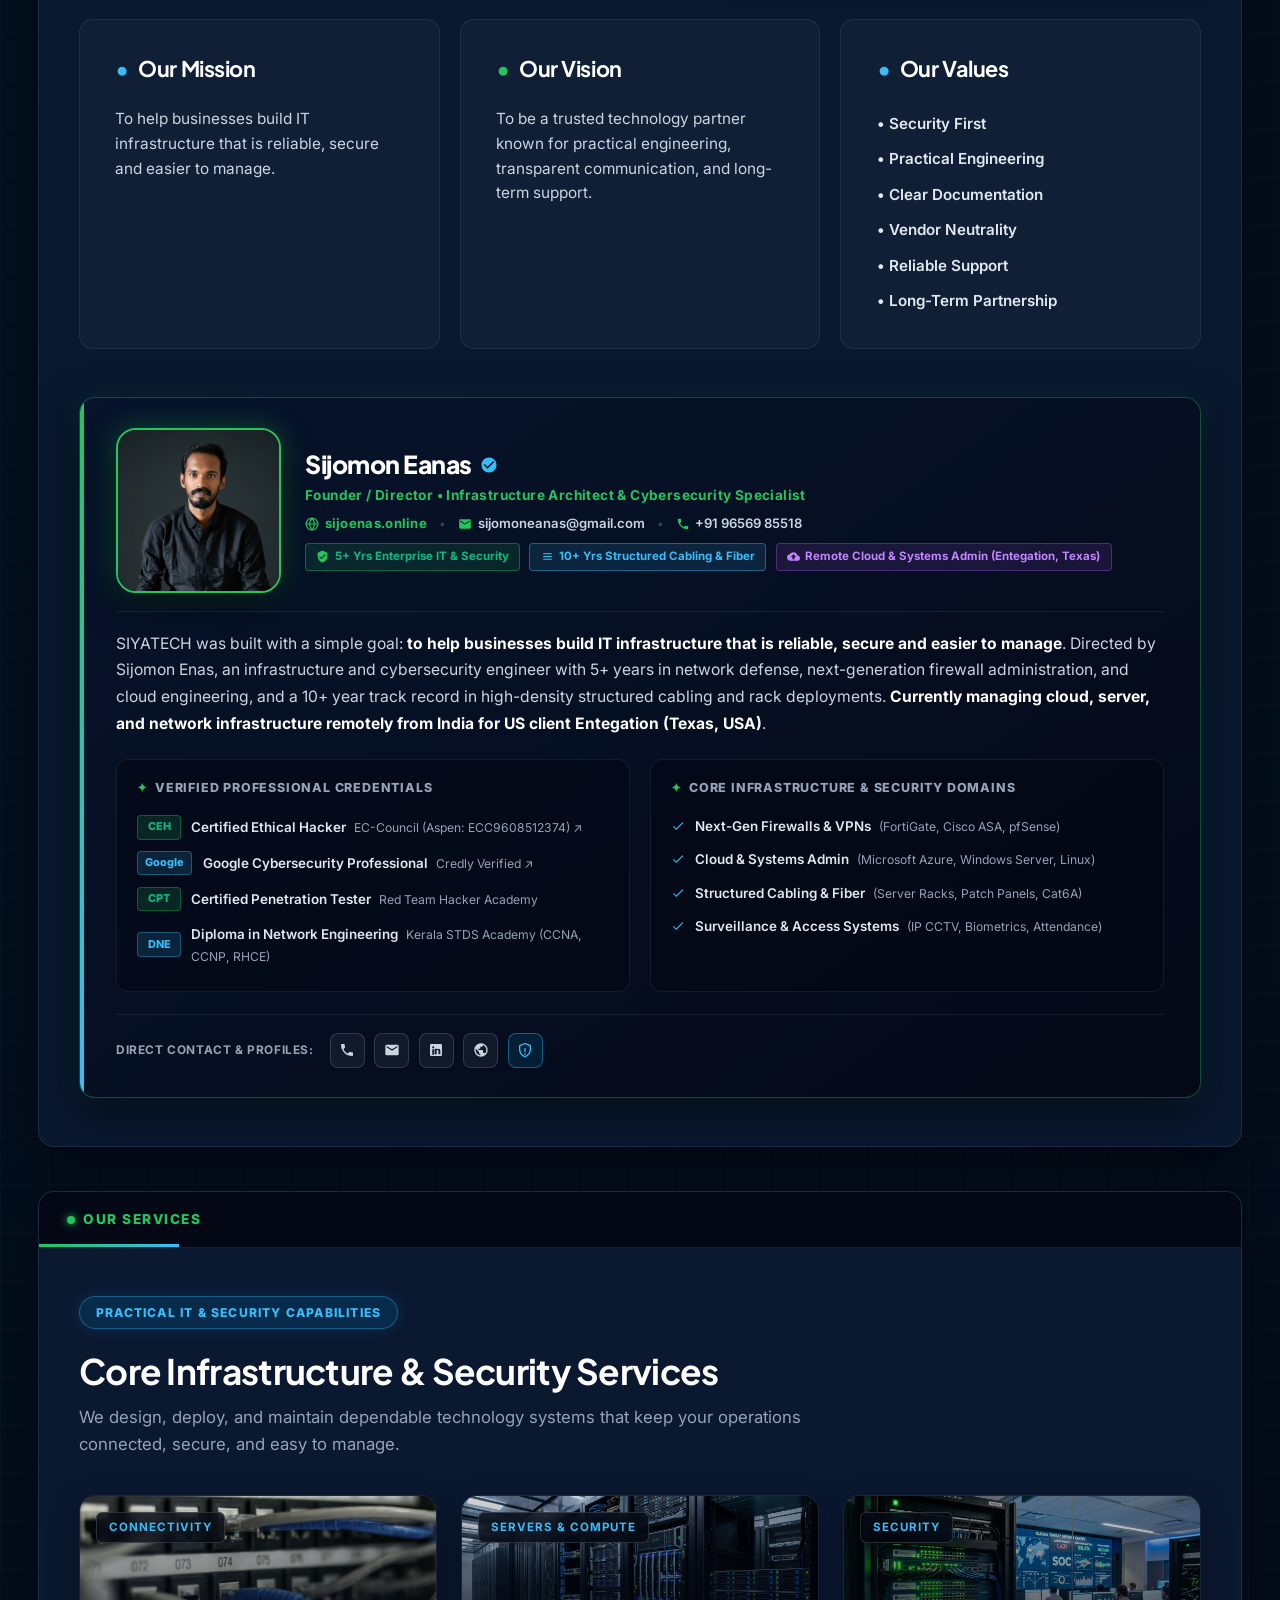
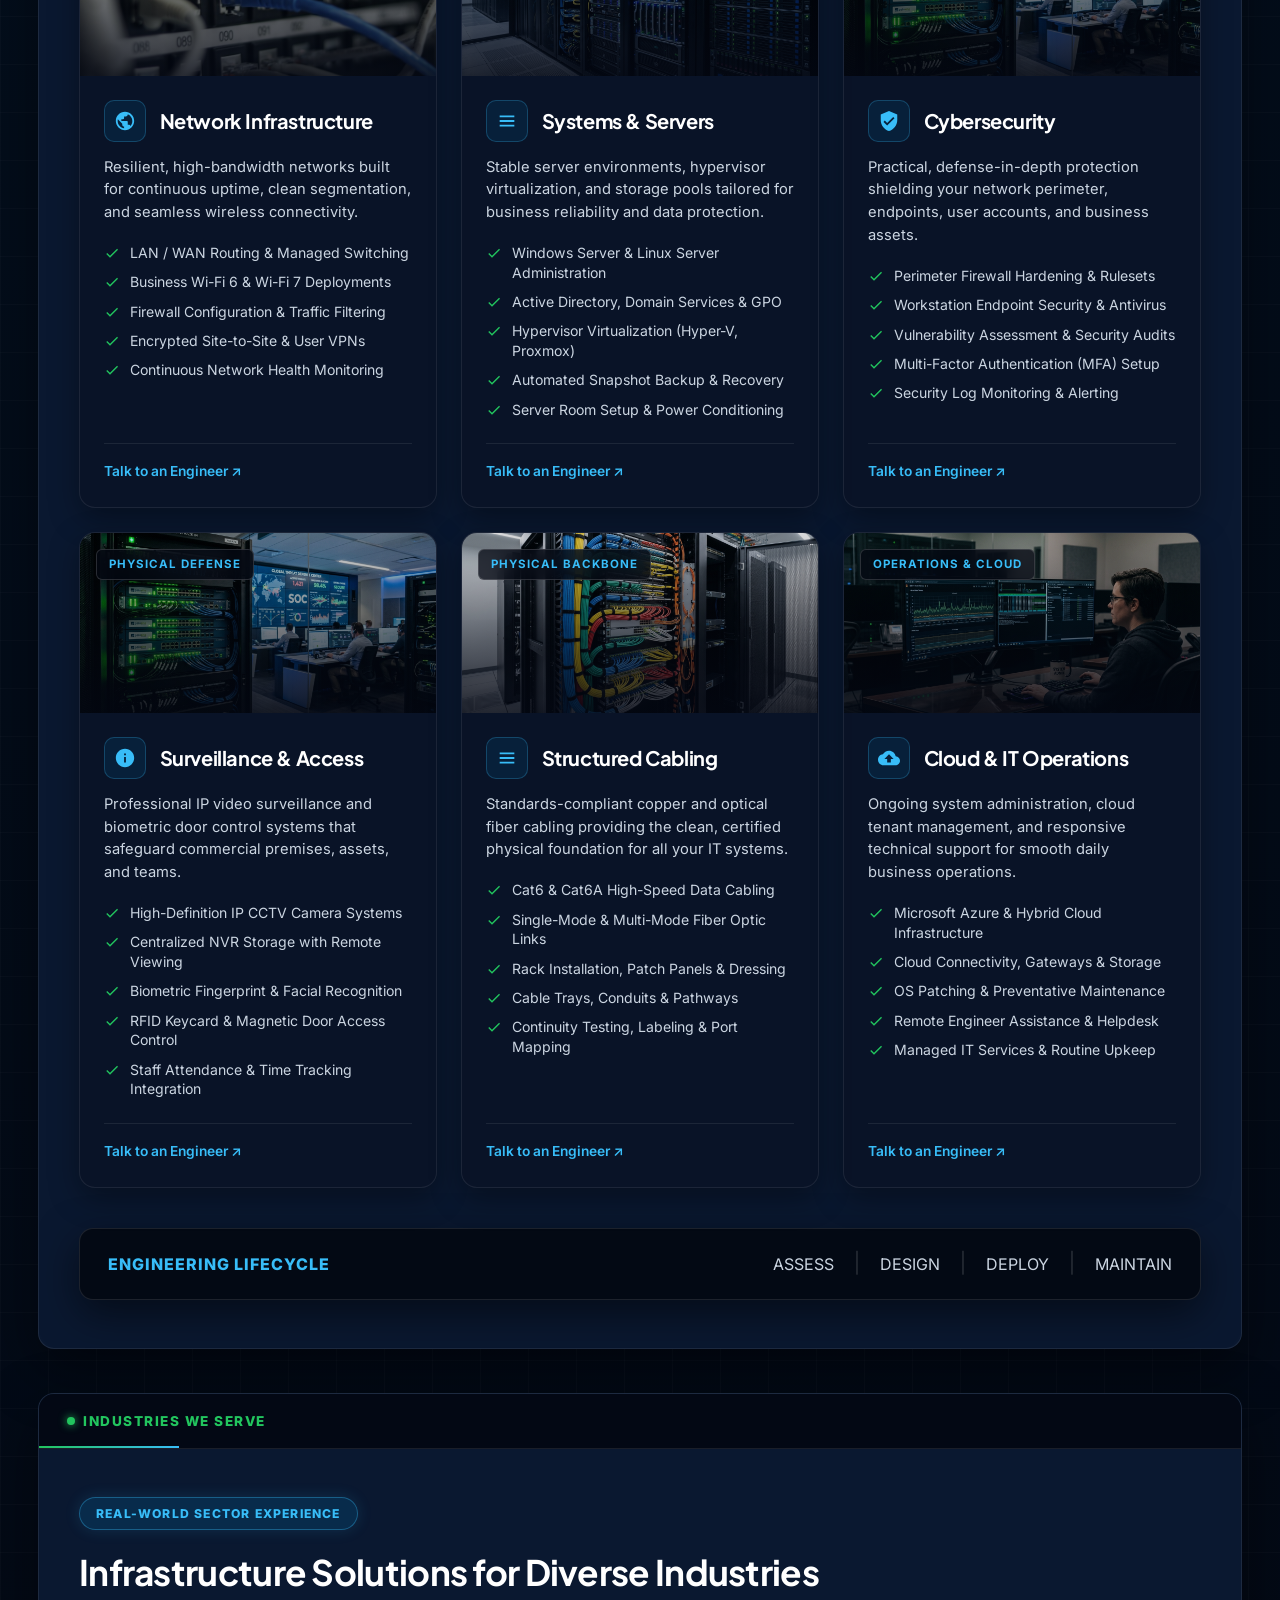
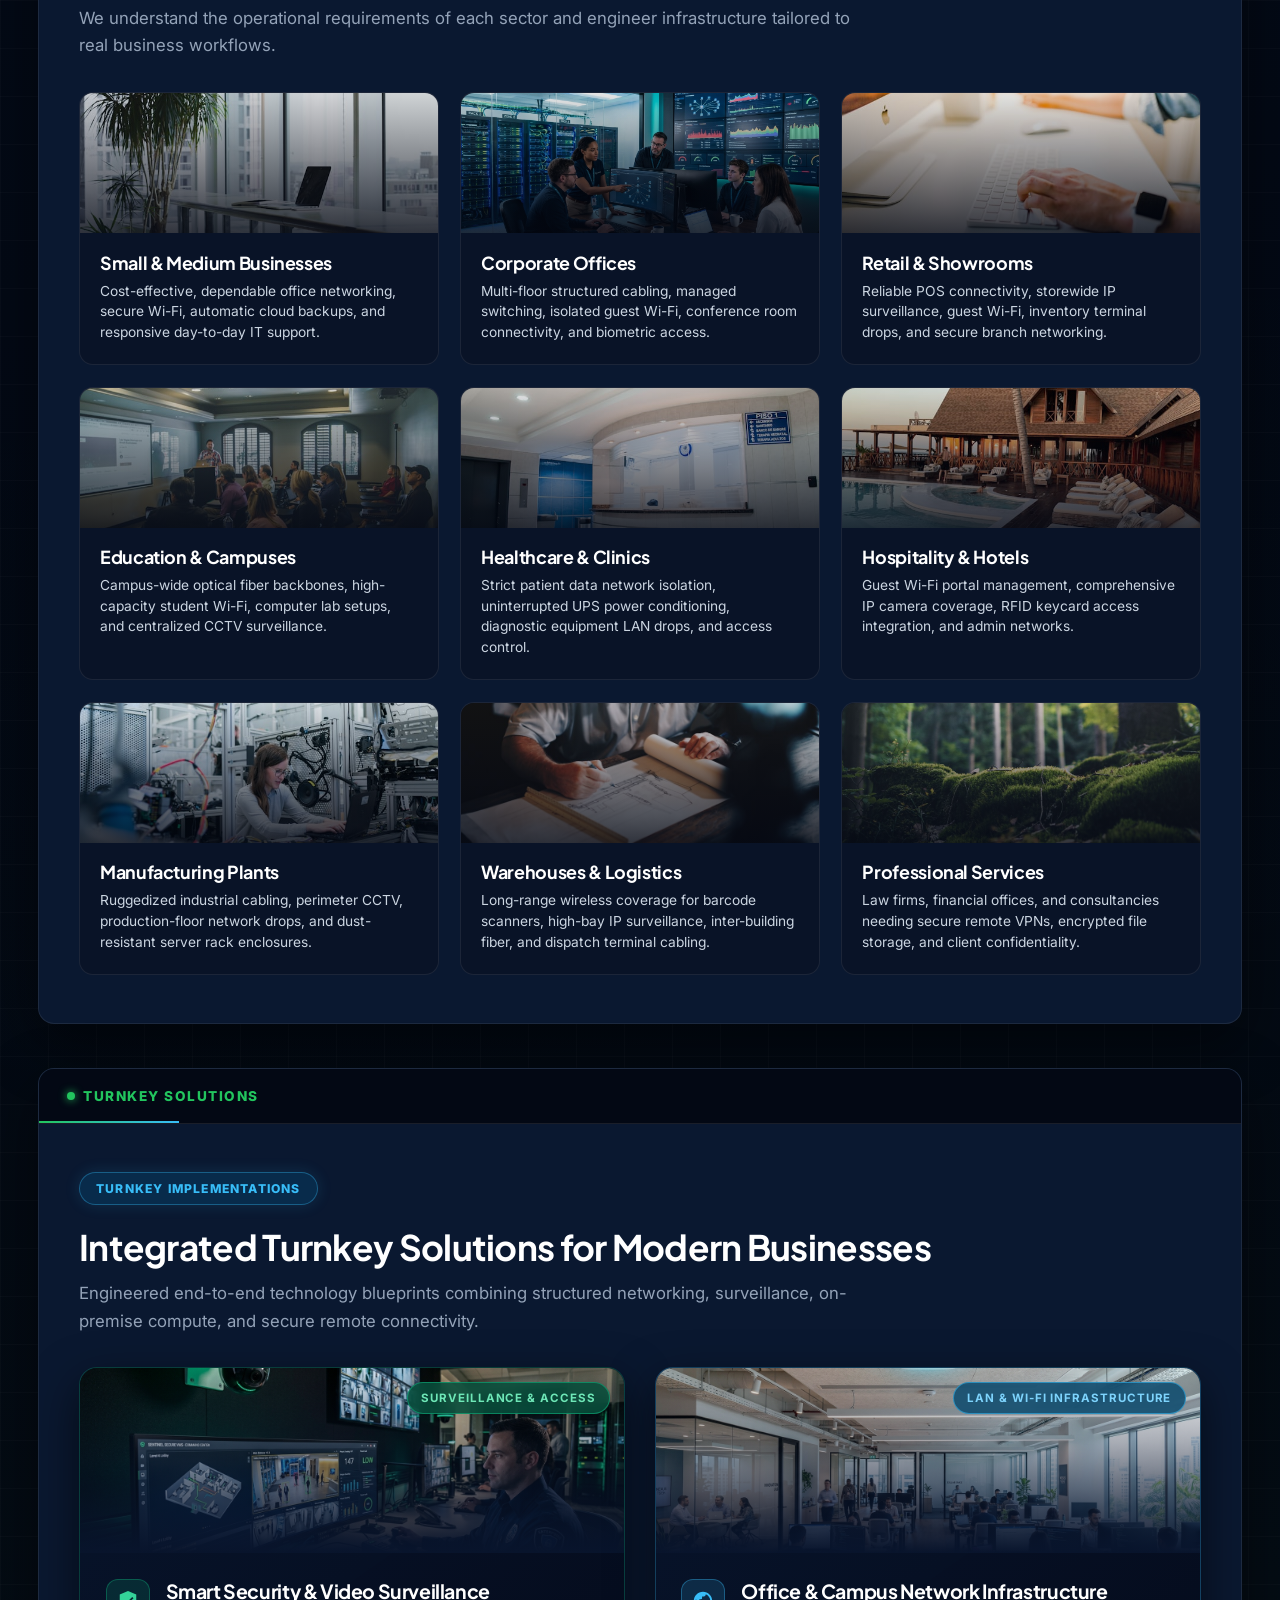
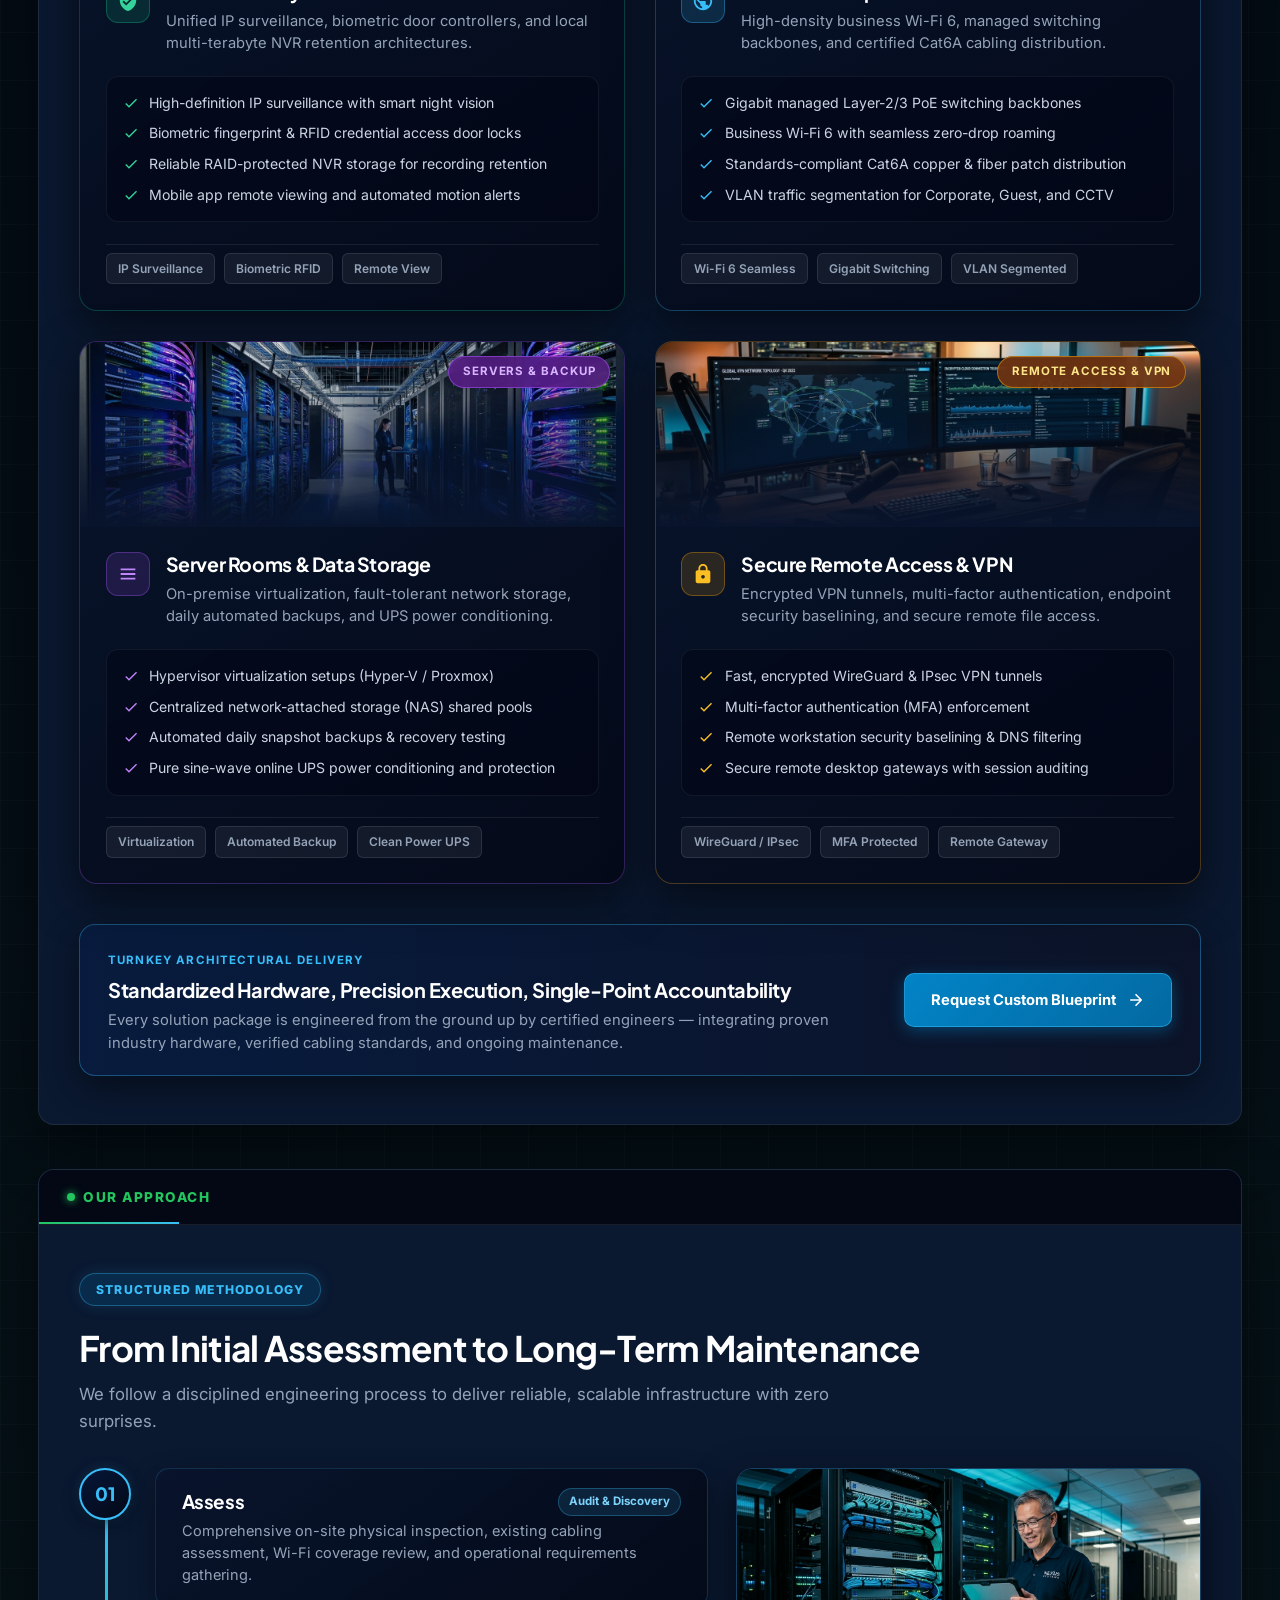
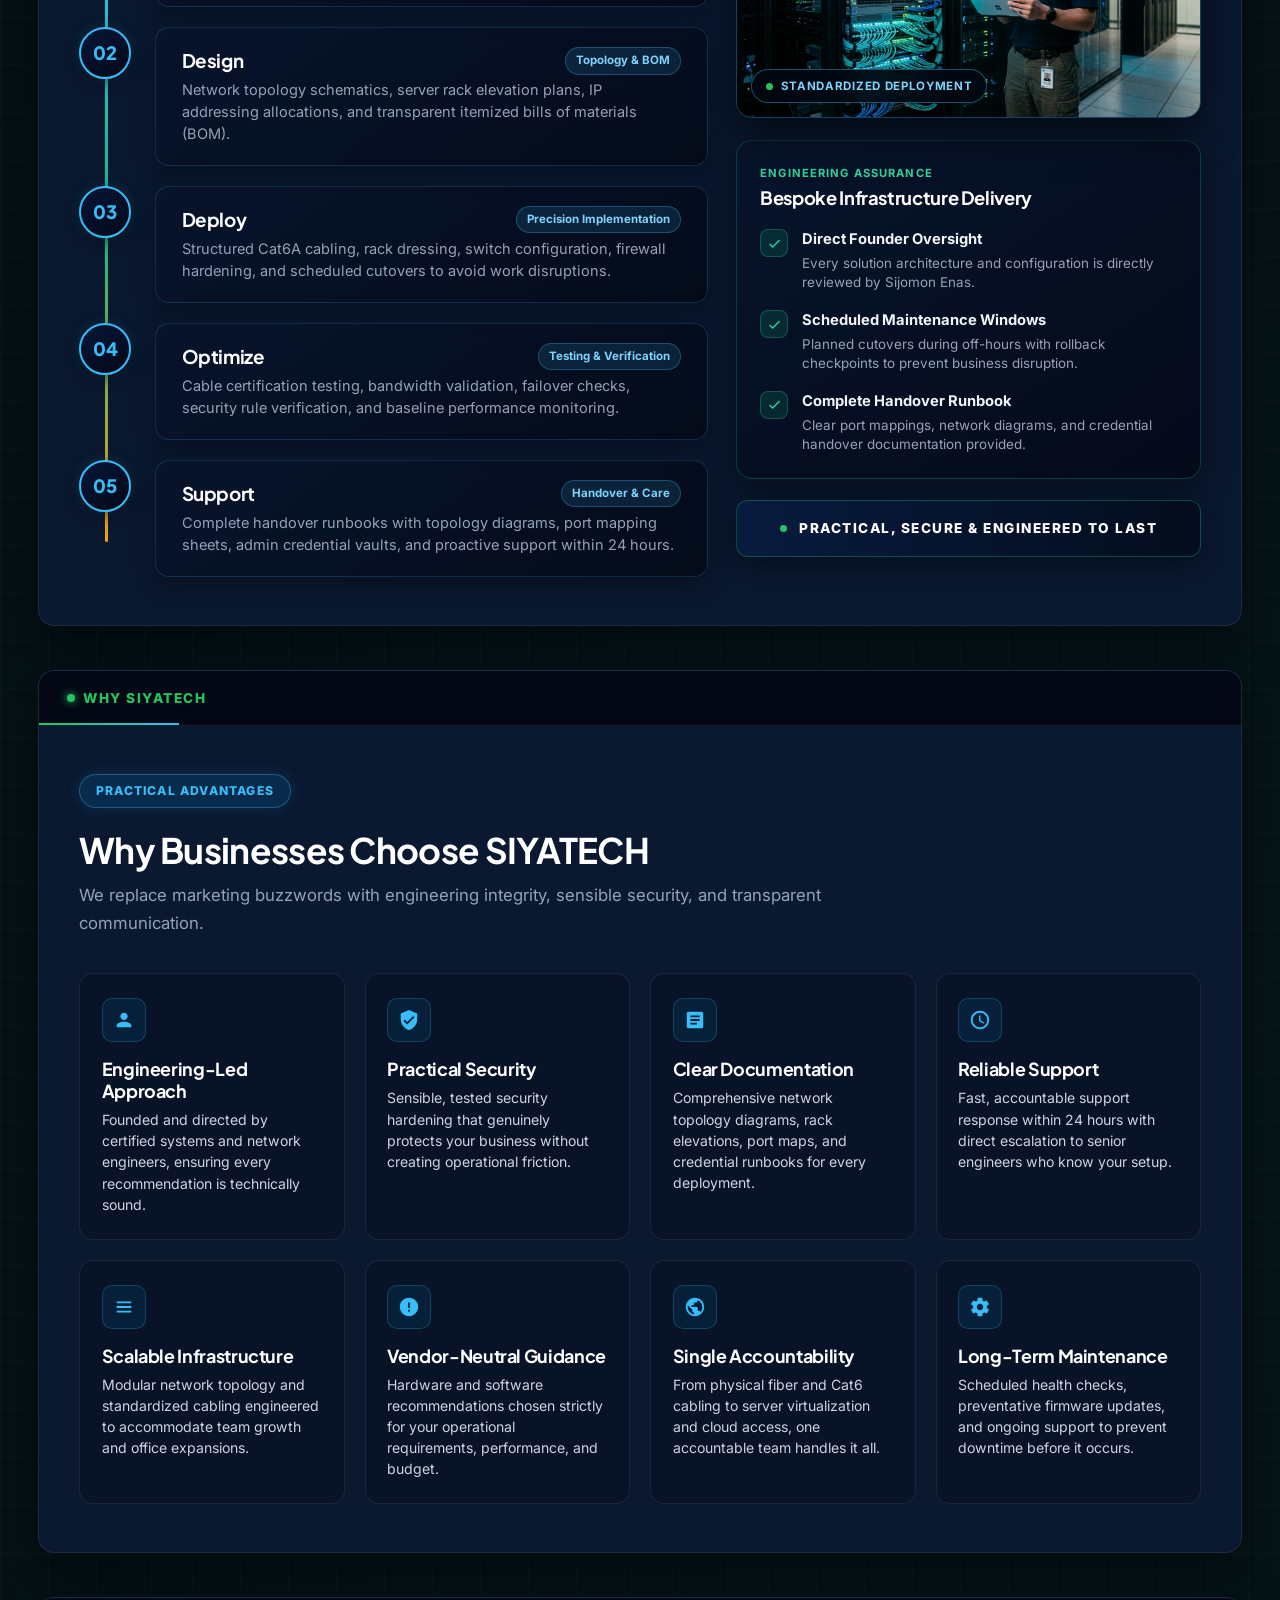
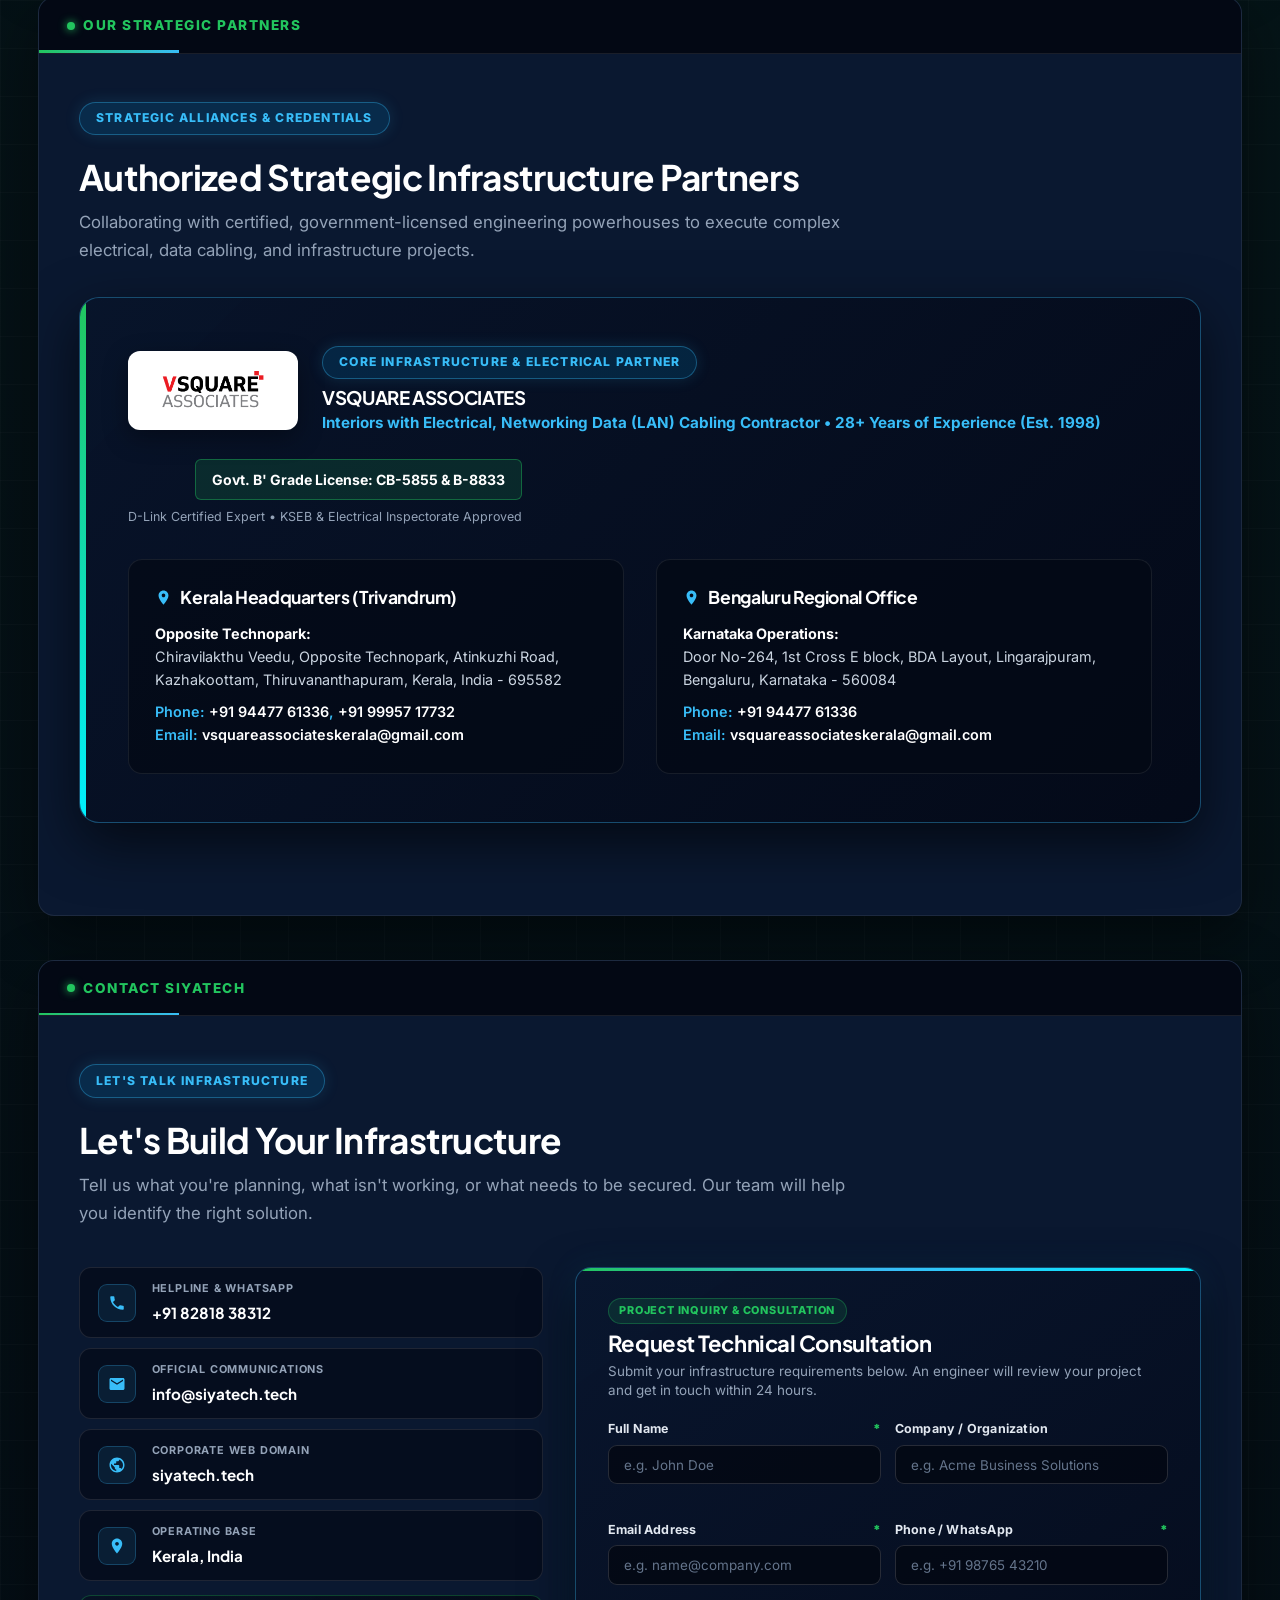
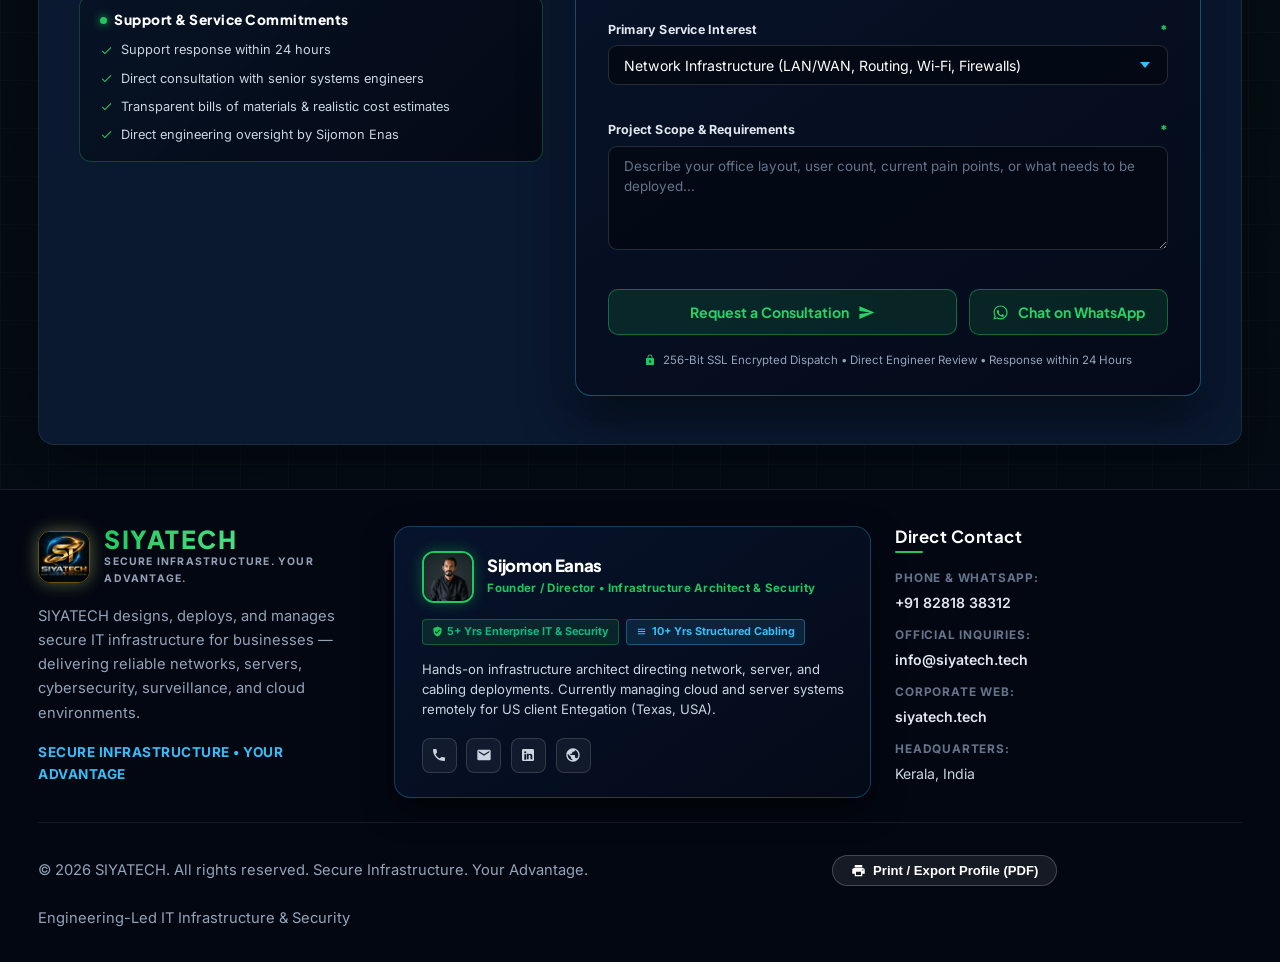
==== commit 9b151ce0: "Real-time auto backup 2026-09-28 20:30:26" ====
--- a/index.html
+++ b/index.html
@@ -3,9 +3,21 @@
 <head>
   <meta charset="UTF-8">
   <meta name="viewport" content="width=device-width, initial-scale=1.0">
-  <title>SIYATECH | Enterprise Technology Infrastructure &amp; Security Solutions</title>
-  <meta name="description" content="SIYATECH Official Executive Company Profile &amp; Technology Infrastructure Brochure. High-availability CCTV, Networking, Cloud Computing, Cloud Security, IT Infrastructure and System Administration.">
-  <link rel="stylesheet" href="css/style.css?v=3.9">
+  <title>SIYATECH | Secure IT Infrastructure, Networking &amp; Cybersecurity</title>
+  <meta name="description" content="SIYATECH designs, deploys, and manages secure IT infrastructure for businesses — enterprise networking, server systems, cybersecurity, surveillance, structured cabling, and cloud solutions.">
+  <meta name="keywords" content="IT infrastructure, business networking, cybersecurity, CCTV surveillance, access control, structured cabling, server management, cloud infrastructure, Kerala IT services">
+  <meta name="author" content="SIYATECH">
+  <link rel="canonical" href="https://siyatech.tech/">
+  
+  <!-- Open Graph / Social Meta -->
+  <meta property="og:title" content="SIYATECH | Secure Infrastructure. Your Advantage.">
+  <meta property="og:description" content="Professional IT infrastructure, enterprise networking, cybersecurity, surveillance, structured cabling, and managed IT operations.">
+  <meta property="og:type" content="website">
+  <meta property="og:url" content="https://siyatech.tech/">
+  <meta property="og:image" content="assets/images/siyatech_official_badge.jpg">
+
+  <!-- Styles & Favicon -->
+  <link rel="stylesheet" href="css/style.css?v=4.0">
   <link rel="icon" type="image/png" href="assets/images/company_logo_circle.png">
 </head>
 <body class="tech-grid-bg">
@@ -37,7 +49,7 @@
     </div>
   </div>
 
-  <!-- Primary Universal Navigation Header (Single Consolidated Bar) -->
+  <!-- Primary Sticky Navigation Header -->
   <header class="site-header">
     <div class="container nav-container">
       <a href="#sheet-cover" class="brand-logo" title="SIYATECH - Secure Infrastructure. Your Advantage.">
@@ -51,79 +63,65 @@
       <!-- Desktop & Mobile Navigation Links -->
       <nav class="main-nav" aria-label="Main Navigation">
         <ul class="nav-list">
-          <li class="nav-item">
-            <a href="#sheet-01" class="nav-link active"><span>About</span></a>
-          </li>
-          <li class="nav-item">
-            <a href="#sheet-02" class="nav-link"><span>Services</span></a>
-          </li>
-          <li class="nav-item">
-            <a href="#sheet-03" class="nav-link"><span>Industries</span></a>
-          </li>
-          <li class="nav-item">
-            <a href="#sheet-04" class="nav-link"><span>Solutions</span></a>
-          </li>
-          <li class="nav-item">
-            <a href="#sheet-05" class="nav-link"><span>Approach</span></a>
-          </li>
-          <li class="nav-item">
-            <a href="#sheet-06" class="nav-link"><span>Why Us</span></a>
-          </li>
-          <li class="nav-item">
-            <a href="#sheet-07" class="nav-link"><span>Partners</span></a>
-          </li>
-          <li class="nav-item">
-            <a href="#sheet-08" class="nav-link"><span>Contact</span></a>
-          </li>
+          <li class="nav-item"><a href="#sheet-cover" class="nav-link active"><span>Home</span></a></li>
+          <li class="nav-item"><a href="#sheet-01" class="nav-link"><span>About</span></a></li>
+          <li class="nav-item"><a href="#sheet-02" class="nav-link"><span>Services</span></a></li>
+          <li class="nav-item"><a href="#sheet-03" class="nav-link"><span>Industries</span></a></li>
+          <li class="nav-item"><a href="#sheet-04" class="nav-link"><span>Solutions</span></a></li>
+          <li class="nav-item"><a href="#sheet-05" class="nav-link"><span>Approach</span></a></li>
+          <li class="nav-item"><a href="#sheet-06" class="nav-link"><span>Why Us</span></a></li>
+          <li class="nav-item"><a href="#sheet-07" class="nav-link"><span>Partners</span></a></li>
+          <li class="nav-item"><a href="#sheet-08" class="nav-link"><span>Contact</span></a></li>
         </ul>
       </nav>
 
       <!-- Action Button & Mobile Hamburger -->
       <div class="nav-actions">
+        <a href="#sheet-08" class="nav-cta-btn">Talk to an Engineer</a>
         <button class="mobile-toggle" aria-label="Toggle Navigation Menu">☰</button>
       </div>
     </div>
   </header>
 
-  <!-- Main Container: Continuous 8-Page Executive Brochure -->
+  <!-- Main Container: Continuous Executive Infrastructure Profile -->
   <main class="main-content">
     <div class="container">
 
       <!-- =====================================================================
-           SHEET 0: BROCHURE COVER
+           SHEET 0: HERO SECTION
            ===================================================================== -->
       <section id="sheet-cover" class="brochure-sheet">
         <div class="brochure-sheet-header">
-          <span class="sheet-tag">COMPANY PROFILE</span>
+          <span class="sheet-tag">COMPANY PROFILE &amp; OVERVIEW</span>
         </div>
         <div class="brochure-sheet-body">
           <div class="hero-grid">
             <div>
-              <div class="hero-tagline-badge">PEOPLE • TECHNOLOGY • A SAFER TOMORROW</div>
+              <div class="hero-tagline-badge">PROFESSIONAL IT INFRASTRUCTURE &amp; CYBERSECURITY</div>
               <h1 class="hero-main-title">
-                Company <span style="background: linear-gradient(135deg, #22C55E 0%, #00F0FF 100%); -webkit-background-clip: text; -webkit-text-fill-color: transparent;">Profile</span>
+                Secure Infrastructure.<br>
+                <span style="background: linear-gradient(135deg, #00F0FF 0%, #38BDF8 100%); -webkit-background-clip: text; -webkit-text-fill-color: transparent;">Built for Business.</span>
               </h1>
-              <p class="hero-subtext">
-                Technology Infrastructure and Security Solutions
+              <p class="hero-subtext" style="font-size: 1.12rem; line-height: 1.7; color: #cbd5e1; max-width: 620px; margin-bottom: 1.6rem;">
+                SIYATECH designs, deploys and manages secure IT infrastructure for businesses — from networks and servers to cybersecurity, surveillance and cloud.
               </p>
               
               <div class="hero-focus-list">
-                <div class="focus-item"><span>Security</span></div>
-                <div class="focus-item"><span>Networking</span></div>
-                <div class="focus-item"><span>IT Infrastructure</span></div>
-                <div class="focus-item"><span>System Administration</span></div>
-                <div class="focus-item"><span>Cloud Solutions</span></div>
+                <div class="focus-item"><span>Network Infrastructure</span></div>
+                <div class="focus-item"><span>Systems &amp; Servers</span></div>
+                <div class="focus-item"><span>Cybersecurity</span></div>
+                <div class="focus-item"><span>Surveillance &amp; Access</span></div>
                 <div class="focus-item"><span>Structured Cabling</span></div>
-                <div class="focus-item"><span>Ongoing Support</span></div>
-              </div>
-
-              <div class="hero-cta-row">
-                <a href="#sheet-01" class="btn-primary" style="padding: 0.85rem 1.8rem; font-size: 0.95rem;">
-                  <span>Explore Company Profile</span>
+                <div class="focus-item"><span>Cloud &amp; IT Operations</span></div>
+              </div>
+
+              <div class="hero-cta-row" style="margin-top: 2rem;">
+                <a href="#sheet-08" class="btn-primary" style="padding: 0.95rem 2rem; font-size: 0.98rem;">
+                  <span>Talk to an Engineer</span>
                   <svg width="15" height="15" viewBox="0 0 24 24" fill="currentColor"><path d="M5 13h11.86l-5.43 5.43 1.42 1.42L21.14 12l-8.29-8.29-1.42 1.42L16.86 11H5v2z"/></svg>
                 </a>
-                <a href="#sheet-08" class="btn-secondary" style="padding: 0.85rem 1.6rem; font-size: 0.95rem;">
-                  <span>Contact &amp; RFQ</span>
+                <a href="#sheet-02" class="btn-secondary" style="padding: 0.95rem 1.8rem; font-size: 0.98rem;">
+                  <span>Explore Our Services</span>
                 </a>
               </div>
             </div>
@@ -132,37 +130,37 @@
             <div class="cover-medallion-box">
               <img src="assets/images/siyatech_official_badge.jpg" alt="SIYATECH Official Enterprise Badge" class="cover-medallion-img">
               <div style="margin-top: 1.6rem; text-align: center;">
-                <div style="font-family: 'Plus Jakarta Sans', sans-serif; font-size: 1.7rem; font-weight: 800; color: #fff; letter-spacing: 1.5px;">SIYATECH</div>
-                <div style="font-size: 0.82rem; font-weight: 700; color: var(--color-green-neon); letter-spacing: 1.5px; text-transform: uppercase; margin-top: 0.25rem;">Secure Infrastructure • Your Advantage</div>
-                <div style="font-size: 0.8rem; color: #94a3b8; margin-top: 0.6rem;">Enterprise Infrastructure &amp; Security Engineering</div>
-              </div>
-            </div>
-          </div>
-
-          <!-- 4 Pillars Section directly from brochure cover -->
+                <div style="font-family: 'Plus Jakarta Sans', sans-serif; font-size: 1.65rem; font-weight: 800; color: #fff; letter-spacing: 1.5px;">SIYATECH</div>
+                <div style="font-size: 0.84rem; font-weight: 700; color: var(--color-blue-light); letter-spacing: 1.5px; text-transform: uppercase; margin-top: 0.25rem;">Secure Infrastructure. Your Advantage.</div>
+                <div style="font-size: 0.82rem; color: #94a3b8; margin-top: 0.6rem;">Engineering-Led IT Infrastructure &amp; Security</div>
+              </div>
+            </div>
+          </div>
+
+          <!-- 4 Core Pillars: Grounded, Honest, Technical -->
           <div class="pillars-grid-4">
             <div class="pillar-item">
               <div class="pillar-text">
                 <h4>SECURE</h4>
-                <p>Security-first approach in every deployment</p>
+                <p>Security-first design integrated into every layer of your network and hardware</p>
               </div>
             </div>
             <div class="pillar-item">
               <div class="pillar-text">
                 <h4>CONNECTED</h4>
-                <p>Seamless high-bandwidth enterprise networking</p>
+                <p>High-bandwidth routing, managed switching, and zero-deadzone business Wi-Fi</p>
               </div>
             </div>
             <div class="pillar-item">
               <div class="pillar-text">
                 <h4>RELIABLE</h4>
-                <p>Continuous uptime with automated health telemetry</p>
+                <p>Engineered for continuous uptime with scheduled maintenance and health monitoring</p>
               </div>
             </div>
             <div class="pillar-item">
               <div class="pillar-text">
                 <h4>SCALABLE</h4>
-                <p>Future-ready architecture built for growth</p>
+                <p>Standardized modular architecture designed to support your team as you grow</p>
               </div>
             </div>
           </div>
@@ -170,7 +168,7 @@
       </section>
 
       <!-- =====================================================================
-           SHEET 1: ABOUT SIYATECH
+           SHEET 1: ABOUT SIYATECH & LEADERSHIP PROFILE
            ===================================================================== -->
       <section id="sheet-01" class="brochure-sheet">
         <div class="brochure-sheet-header">
@@ -183,20 +181,20 @@
               <h2 class="section-title">
                 Technology Built Around Your Business.
               </h2>
-              <p class="lead-paragraph" style="color: #cbd5e1; margin-bottom: 1.2rem;">
-                <strong style="color: var(--color-green-neon);">SIYATECH</strong> is a technology infrastructure and security solutions company focused on helping businesses build secure, reliable and scalable environments.
+              <p class="lead-paragraph" style="color: #cbd5e1; margin-bottom: 1.2rem; font-size: 1.05rem; line-height: 1.7;">
+                <strong style="color: #38bdf8;">SIYATECH</strong> is a technology infrastructure and security solutions company focused on helping businesses build secure, reliable, and scalable environments.
               </p>
-              <p class="lead-paragraph" style="color: #cbd5e1; margin-bottom: 1.8rem;">
-                From CCTV and access control to networking, system administration, cloud integration and enterprise IT infrastructure, we deliver practical solutions with a security-first approach.
+              <p class="lead-paragraph" style="color: #cbd5e1; margin-bottom: 1.8rem; font-size: 1.02rem; line-height: 1.7;">
+                From networks and server rooms to IP surveillance, access control, and cloud environments, we deliver practical, engineered solutions built on industry-standard best practices.
               </p>
               
-              <div class="about-quote-box" style="background: rgba(2, 132, 199, 0.08); border-left-color: var(--color-green-neon);">
-                <div class="quote-script-text">“ <span style="color: var(--color-green-neon);">Secure Infrastructure.</span> Your Advantage. ”</div>
+              <div class="about-quote-box" style="background: rgba(2, 132, 199, 0.08); border-left-color: #38bdf8;">
+                <div class="quote-script-text">“ <span style="color: #38bdf8;">Secure Infrastructure.</span> Your Advantage. ”</div>
               </div>
             </div>
 
             <div class="about-image-card">
-              <img src="assets/images/about_tech_operations.jpg" alt="SIYATECH Technology Infrastructure &amp; Security Operations Center" loading="lazy">
+              <img src="assets/images/about_tech_operations.jpg" alt="SIYATECH Technology Infrastructure &amp; Security Operations" loading="lazy">
             </div>
           </div>
 
@@ -204,50 +202,50 @@
           <div class="mvv-grid">
             <div class="pillar-item" style="display: flex; flex-direction: column; padding: 2.2rem;">
               <h3 style="color: var(--color-white); font-size: 1.35rem; margin-bottom: 0.6rem; display: flex; align-items: center; gap: 0.6rem;">
-                <span style="color: var(--color-green-neon);">•</span> Our Mission
+                <span style="color: #38bdf8;">•</span> Our Mission
               </h3>
               <p style="color: #cbd5e1; font-size: 0.96rem; line-height: 1.6;">
-                To deliver reliable, innovative and secure IT solutions that empower businesses to achieve more.
+                To help businesses build IT infrastructure that is reliable, secure and easier to manage.
               </p>
             </div>
             <div class="pillar-item" style="display: flex; flex-direction: column; padding: 2.2rem;">
               <h3 style="color: var(--color-white); font-size: 1.35rem; margin-bottom: 0.6rem; display: flex; align-items: center; gap: 0.6rem;">
-                <span style="color: var(--color-blue-light);">•</span> Our Vision
+                <span style="color: #22c55e;">•</span> Our Vision
               </h3>
               <p style="color: #cbd5e1; font-size: 0.96rem; line-height: 1.6;">
-                To be a trusted technology infrastructure partner known for security, innovation and long-term value.
+                To be a trusted technology partner known for practical engineering, transparent communication, and long-term support.
               </p>
             </div>
             <div class="pillar-item" style="display: flex; flex-direction: column; padding: 2.2rem;">
               <h3 style="color: var(--color-white); font-size: 1.35rem; margin-bottom: 0.8rem; display: flex; align-items: center; gap: 0.6rem;">
-                <span style="color: var(--color-green-bright);">•</span> Our Values
+                <span style="color: #38bdf8;">•</span> Our Values
               </h3>
               <ul class="values-pill-list" style="color: #cbd5e1;">
                 <li>• Security First</li>
-                <li>• Customer Focused</li>
-                <li>• Integrity</li>
-                <li>• Continuous Learning</li>
-                <li>• Innovation</li>
+                <li>• Practical Engineering</li>
+                <li>• Clear Documentation</li>
+                <li>• Vendor Neutrality</li>
+                <li>• Reliable Support</li>
                 <li>• Long-Term Partnership</li>
               </ul>
             </div>
           </div>
 
-          <!-- Compact Executive Leadership & Founder Profile -->
+          <!-- Founder & Engineering Leadership Profile -->
           <div class="founder-spotlight-card">
             <div class="founder-compact-top">
               <div class="founder-identity-wrap">
                 <div class="founder-avatar-box">
-                  <img src="assets/images/sijomon_eanas.jpg" alt="Sijomon Eanas - Founder &amp; Principal Infrastructure Architect">
+                  <img src="assets/images/sijomon_eanas.jpg" alt="Sijomon Eanas - Founder / Director">
                 </div>
                 <div>
                   <h3 class="founder-name">
                     <span>Sijomon Eanas</span>
-                    <svg width="18" height="18" viewBox="0 0 24 24" fill="var(--color-green-neon)" title="Verified Founder Profile" style="display:inline-block;vertical-align:middle;"><path d="M12 2C6.48 2 2 6.48 2 12s4.48 10 10 10 10-4.48 10-10S17.52 2 12 2zm-2 15l-5-5 1.41-1.41L10 14.17l7.59-7.59L19 8l-9 9z"/></svg>
+                    <svg width="18" height="18" viewBox="0 0 24 24" fill="#38bdf8" title="Verified Founder Profile" style="display:inline-block;vertical-align:middle;"><path d="M12 2C6.48 2 2 6.48 2 12s4.48 10 10 10 10-4.48 10-10S17.52 2 12 2zm-2 15l-5-5 1.41-1.41L10 14.17l7.59-7.59L19 8l-9 9z"/></svg>
                   </h3>
-                  <div class="founder-role">Founder &amp; Principal Infrastructure Architect • Cybersecurity &amp; Cloud Networks</div>
+                  <div class="founder-role">Founder / Director • Infrastructure Architect &amp; Cybersecurity Specialist</div>
                   
-                  <!-- Direct Meta Line: sijoenas.online, Email & Mobile directly under title -->
+                  <!-- Direct Meta Links -->
                   <div class="founder-direct-meta-line">
                     <a href="https://sijoenas.online" target="_blank" rel="noopener noreferrer" class="meta-link domain" title="Personal Portfolio: sijoenas.online">
                       <svg width="14" height="14" viewBox="0 0 24 24" fill="none" stroke="currentColor" stroke-width="2" stroke-linecap="round" stroke-linejoin="round"><circle cx="12" cy="12" r="10"></circle><line x1="2" y1="12" x2="22" y2="12"></line><path d="M12 2a15.3 15.3 0 0 1 4 10 15.3 15.3 0 0 1-4 10 15.3 15.3 0 0 1-4-10 15.3 15.3 0 0 1 4-10z"></path></svg>
@@ -267,27 +265,27 @@
 
                   <div class="founder-exp-badges">
                     <span class="f-pill green" title="Enterprise IT Infrastructure &amp; Cybersecurity Experience">
-                      <svg width="13" height="13" viewBox="0 0 24 24" style="width:13px;height:13px;max-width:13px;max-height:13px;fill:var(--color-green-neon);flex-shrink:0;"><path d="M12 1L3 5v6c0 5.55 3.84 10.74 9 12 5.16-1.26 9-6.45 9-12V5l-9-4zm-2 16l-4-4 1.41-1.41L10 14.17l6.59-6.59L18 9l-8 8z"/></svg>
+                      <svg width="13" height="13" viewBox="0 0 24 24" style="fill:#22c55e;flex-shrink:0;"><path d="M12 1L3 5v6c0 5.55 3.84 10.74 9 12 5.16-1.26 9-6.45 9-12V5l-9-4zm-2 16l-4-4 1.41-1.41L10 14.17l6.59-6.59L18 9l-8 8z"/></svg>
                       <span>5+ Yrs Enterprise IT &amp; Security</span>
                     </span>
                     <span class="f-pill blue" title="Structured Cabling, Fiber Backbones &amp; Data Center Racks">
-                      <svg width="13" height="13" viewBox="0 0 24 24" style="width:13px;height:13px;max-width:13px;max-height:13px;fill:var(--color-blue-light);flex-shrink:0;"><path d="M4 6h16v2H4zm0 5h16v2H4zm0 5h16v2H4z"/></svg>
-                      <span>10+ Yrs Structured Cabling</span>
+                      <svg width="13" height="13" viewBox="0 0 24 24" style="fill:#38bdf8;flex-shrink:0;"><path d="M4 6h16v2H4zm0 5h16v2H4zm0 5h16v2H4z"/></svg>
+                      <span>10+ Yrs Structured Cabling &amp; Fiber</span>
                     </span>
                     <span class="f-pill purple" style="background: rgba(168, 85, 247, 0.12); border: 1px solid rgba(168, 85, 247, 0.35); color: #c084fc;" title="Active US Enterprise Client Infrastructure Operations">
-                      <svg width="13" height="13" viewBox="0 0 24 24" style="width:13px;height:13px;max-width:13px;max-height:13px;fill:#c084fc;flex-shrink:0;"><path d="M19.35 10.04C18.67 6.59 15.64 4 12 4 9.11 4 6.6 5.64 5.35 8.04 2.34 8.36 0 10.91 0 14c0 3.31 2.69 6 6 6h13c2.76 0 5-2.24 5-5 0-2.64-2.05-4.78-4.65-4.96zM14 13v4h-4v-4H7l5-5 5 5h-3z"/></svg>
-                      <span>Remote Cloud, Server &amp; Network Admin (Entegation, Texas)</span>
+                      <svg width="13" height="13" viewBox="0 0 24 24" style="fill:#c084fc;flex-shrink:0;"><path d="M19.35 10.04C18.67 6.59 15.64 4 12 4 9.11 4 6.6 5.64 5.35 8.04 2.34 8.36 0 10.91 0 14c0 3.31 2.69 6 6 6h13c2.76 0 5-2.24 5-5 0-2.64-2.05-4.78-4.65-4.96zM14 13v4h-4v-4H7l5-5 5 5h-3z"/></svg>
+                      <span>Remote Cloud &amp; Systems Admin (Entegation, Texas)</span>
                     </span>
                   </div>
                 </div>
               </div>
             </div>
 
-            <p class="founder-compact-bio" style="font-size: 0.95rem; line-height: 1.65; color: #cbd5e1; margin-bottom: 1.35rem;">
-              Directing SIYATECH's end-to-end technology infrastructure deliveries with 5+ years of enterprise cybersecurity, next-gen firewall administration, and cloud engineering. <strong style="color: #ffffff;">Currently managing cloud, server, and network infrastructure remotely from India for US client Entegation (Texas, USA)</strong>, administrating Azure cloud environments, enterprise firewalls, and server systems, backed by a 10+ year track record in high-density structured cabling, fiber optics, and physical data center backbones.
+            <p class="founder-compact-bio" style="font-size: 0.98rem; line-height: 1.7; color: #cbd5e1; margin-bottom: 1.35rem;">
+              SIYATECH was built with a simple goal: <strong style="color: #ffffff;">to help businesses build IT infrastructure that is reliable, secure and easier to manage</strong>. Directed by Sijomon Enas, an infrastructure and cybersecurity engineer with 5+ years in network defense, next-generation firewall administration, and cloud engineering, and a 10+ year track record in high-density structured cabling and rack deployments. <strong style="color: #ffffff;">Currently managing cloud, server, and network infrastructure remotely from India for US client Entegation (Texas, USA)</strong>.
             </p>
 
-            <!-- 2-Column Mini Matrix -->
+            <!-- 2-Column Credential Matrix -->
             <div class="founder-matrix-2">
               <!-- Certifications -->
               <div class="founder-matrix-col">
@@ -318,42 +316,42 @@
                   <span>✦</span> Core Infrastructure &amp; Security Domains
                 </div>
                 <div class="matrix-item-row">
-                  <svg class="matrix-check-icon" width="14" height="14" viewBox="0 0 24 24" style="width:14px;height:14px;max-width:14px;max-height:14px;fill:var(--color-green-neon);flex-shrink:0;"><path d="M9 16.17L4.83 12l-1.42 1.41L9 19 21 7l-1.41-1.41z"/></svg>
-                  <div class="matrix-item-text">Next-Gen Firewalls &amp; VPNs <small>(FortiGate, Cisco ASA, pfSense, UTM)</small></div>
+                  <svg class="matrix-check-icon" width="14" height="14" viewBox="0 0 24 24" style="fill:#38bdf8;flex-shrink:0;"><path d="M9 16.17L4.83 12l-1.42 1.41L9 19 21 7l-1.41-1.41z"/></svg>
+                  <div class="matrix-item-text">Next-Gen Firewalls &amp; VPNs <small>(FortiGate, Cisco ASA, pfSense)</small></div>
                 </div>
                 <div class="matrix-item-row">
-                  <svg class="matrix-check-icon" width="14" height="14" viewBox="0 0 24 24" style="width:14px;height:14px;max-width:14px;max-height:14px;fill:var(--color-green-neon);flex-shrink:0;"><path d="M9 16.17L4.83 12l-1.42 1.41L9 19 21 7l-1.41-1.41z"/></svg>
-                  <div class="matrix-item-text">Cloud Infrastructure &amp; SecOps <small>(Azure VNet, VPN Gateway, AVD)</small></div>
+                  <svg class="matrix-check-icon" width="14" height="14" viewBox="0 0 24 24" style="fill:#38bdf8;flex-shrink:0;"><path d="M9 16.17L4.83 12l-1.42 1.41L9 19 21 7l-1.41-1.41z"/></svg>
+                  <div class="matrix-item-text">Cloud &amp; Systems Admin <small>(Microsoft Azure, Windows Server, Linux)</small></div>
                 </div>
                 <div class="matrix-item-row">
-                  <svg class="matrix-check-icon" width="14" height="14" viewBox="0 0 24 24" style="width:14px;height:14px;max-width:14px;max-height:14px;fill:var(--color-green-neon);flex-shrink:0;"><path d="M9 16.17L4.83 12l-1.42 1.41L9 19 21 7l-1.41-1.41z"/></svg>
-                  <div class="matrix-item-text">10+ Yr Structured Cabling &amp; Fiber <small>(High-Density Racks, CCTV)</small></div>
+                  <svg class="matrix-check-icon" width="14" height="14" viewBox="0 0 24 24" style="fill:#38bdf8;flex-shrink:0;"><path d="M9 16.17L4.83 12l-1.42 1.41L9 19 21 7l-1.41-1.41z"/></svg>
+                  <div class="matrix-item-text">Structured Cabling &amp; Fiber <small>(Server Racks, Patch Panels, Cat6A)</small></div>
                 </div>
                 <div class="matrix-item-row">
-                  <svg class="matrix-check-icon" width="14" height="14" viewBox="0 0 24 24" style="width:14px;height:14px;max-width:14px;max-height:14px;fill:var(--color-green-neon);flex-shrink:0;"><path d="M9 16.17L4.83 12l-1.42 1.41L9 19 21 7l-1.41-1.41z"/></svg>
-                  <div class="matrix-item-text">Enterprise Systems Admin <small>(Linux, Windows Server, VMware ESXi)</small></div>
-                </div>
-              </div>
-            </div>
-
-            <!-- Direct Contact & Social Connect Strip (Compact Thumbnails with Tooltip) -->
+                  <svg class="matrix-check-icon" width="14" height="14" viewBox="0 0 24 24" style="fill:#38bdf8;flex-shrink:0;"><path d="M9 16.17L4.83 12l-1.42 1.41L9 19 21 7l-1.41-1.41z"/></svg>
+                  <div class="matrix-item-text">Surveillance &amp; Access Systems <small>(IP CCTV, Biometrics, Attendance)</small></div>
+                </div>
+              </div>
+            </div>
+
+            <!-- Social Connect Strip -->
             <div class="founder-connect-strip">
-              <span class="connect-strip-label">Public Profiles &amp; Direct:</span>
+              <span class="connect-strip-label">Direct Contact &amp; Profiles:</span>
               <div class="social-thumb-strip">
                 <a href="tel:+919656985518" class="social-thumb-btn phone" data-tooltip="Call / WhatsApp: +91 96569 85518" aria-label="Direct Phone / WhatsApp">
-                  <svg width="16" height="16" viewBox="0 0 24 24" style="width:16px;height:16px;max-width:16px;max-height:16px;flex-shrink:0;"><path d="M6.62 10.79c1.44 2.83 3.76 5.14 6.59 6.59l2.2-2.2c.27-.27.67-.36 1.02-.24 1.12.37 2.33.57 3.57.57.55 0 1 .45 1 1V20c0 .55-.45 1-1 1-9.39 0-17-7.61-17-17 0-.55.45-1 1-1h3.5c.55 0 1 .45 1 1 0 1.25.2 2.45.57 3.57.11.35.03.74-.25 1.02l-2.2 2.2z"/></svg>
+                  <svg width="16" height="16" viewBox="0 0 24 24"><path d="M6.62 10.79c1.44 2.83 3.76 5.14 6.59 6.59l2.2-2.2c.27-.27.67-.36 1.02-.24 1.12.37 2.33.57 3.57.57.55 0 1 .45 1 1V20c0 .55-.45 1-1 1-9.39 0-17-7.61-17-17 0-.55.45-1 1-1h3.5c.55 0 1 .45 1 1 0 1.25.2 2.45.57 3.57.11.35.03.74-.25 1.02l-2.2 2.2z"/></svg>
                 </a>
                 <a href="mailto:sijomoneanas@gmail.com" class="social-thumb-btn email" data-tooltip="Direct Email: sijomoneanas@gmail.com" aria-label="Direct Email">
-                  <svg width="16" height="16" viewBox="0 0 24 24" style="width:16px;height:16px;max-width:16px;max-height:16px;flex-shrink:0;"><path d="M20 4H4c-1.1 0-1.99.9-1.99 2L2 18c0 1.1.9 2 2 2h16c1.1 0 2-.9 2-2V6c0-1.1-.9-2-2-2zm0 4l-8 5-8-5V6l8 5 8-5v2z"/></svg>
+                  <svg width="16" height="16" viewBox="0 0 24 24"><path d="M20 4H4c-1.1 0-1.99.9-1.99 2L2 18c0 1.1.9 2 2 2h16c1.1 0 2-.9 2-2V6c0-1.1-.9-2-2-2zm0 4l-8 5-8-5V6l8 5 8-5v2z"/></svg>
                 </a>
                 <a href="https://www.linkedin.com/in/sijomoneanas" target="_blank" rel="noopener noreferrer" class="social-thumb-btn linkedin" data-tooltip="LinkedIn: /in/sijomoneanas" aria-label="LinkedIn Profile">
-                  <svg width="16" height="16" viewBox="0 0 24 24" style="width:16px;height:16px;max-width:16px;max-height:16px;flex-shrink:0;"><path d="M19 3a2 2 0 0 1 2 2v14a2 2 0 0 1-2 2H5a2 2 0 0 1-2-2V5a2 2 0 0 1 2-2h14m-.5 15.5v-5.3a3.26 3.26 0 0 0-3.26-3.26c-.85 0-1.84.52-2.28 1.3v-1.11h-2.79v8.37h2.79v-4.93c0-.77.62-1.4 1.39-1.4a1.4 1.4 0 0 1 1.4 1.4v4.93h2.75M6.46 10.9v8.37H9.2V10.9H6.46M7.83 6.45a1.6 1.6 0 1 0 0 3.2 1.6 1.6 0 0 0 0-3.2z"/></svg>
+                  <svg width="16" height="16" viewBox="0 0 24 24"><path d="M19 3a2 2 0 0 1 2 2v14a2 2 0 0 1-2 2H5a2 2 0 0 1-2-2V5a2 2 0 0 1 2-2h14m-.5 15.5v-5.3a3.26 3.26 0 0 0-3.26-3.26c-.85 0-1.84.52-2.28 1.3v-1.11h-2.79v8.37h2.79v-4.93c0-.77.62-1.4 1.39-1.4a1.4 1.4 0 0 1 1.4 1.4v4.93h2.75M6.46 10.9v8.37H9.2V10.9H6.46M7.83 6.45a1.6 1.6 0 1 0 0 3.2 1.6 1.6 0 0 0 0-3.2z"/></svg>
                 </a>
                 <a href="https://sijoenas.online" target="_blank" rel="noopener noreferrer" class="social-thumb-btn portfolio" data-tooltip="Portfolio: sijoenas.online" aria-label="Official Portfolio Site">
-                  <svg width="16" height="16" viewBox="0 0 24 24" style="width:16px;height:16px;max-width:16px;max-height:16px;flex-shrink:0;"><path d="M12 2C6.48 2 2 6.48 2 12s4.48 10 10 10 10-4.48 10-10S17.52 2 12 2zm-1 17.93c-3.95-.49-7-3.85-7-7.93 0-.62.08-1.21.21-1.79L9 15v1c0 1.1.9 2 2 2v1.93zm6.9-2.54c-.26-.81-1-1.39-1.9-1.39h-1v-3c0-.55-.45-1-1-1H8v-2h2c.55 0 1-.45 1-1V7h2c1.1 0 2-.9 2-2v-.41c2.93 1.19 5 4.06 5 7.41 0 2.08-.8 3.97-2.1 5.39z"/></svg>
+                  <svg width="16" height="16" viewBox="0 0 24 24"><path d="M12 2C6.48 2 2 6.48 2 12s4.48 10 10 10 10-4.48 10-10S17.52 2 12 2zm-1 17.93c-3.95-.49-7-3.85-7-7.93 0-.62.08-1.21.21-1.79L9 15v1c0 1.1.9 2 2 2v1.93zm6.9-2.54c-.26-.81-1-1.39-1.9-1.39h-1v-3c0-.55-.45-1-1-1H8v-2h2c.55 0 1-.45 1-1V7h2c1.1 0 2-.9 2-2v-.41c2.93 1.19 5 4.06 5 7.41 0 2.08-.8 3.97-2.1 5.39z"/></svg>
                 </a>
                 <a href="https://www.credly.com/badges/b343af75-91be-4dcf-aa23-56ffdece5273/public_url" target="_blank" rel="noopener noreferrer" class="social-thumb-btn credly" data-tooltip="Credly: Google Cybersecurity Certified" aria-label="Credly Certification Badge" style="background: rgba(2, 132, 199, 0.15); border-color: rgba(56, 189, 248, 0.4); color: #38bdf8;">
-                  <svg width="16" height="16" viewBox="0 0 24 24" style="width:16px;height:16px;max-width:16px;max-height:16px;fill:currentColor;flex-shrink:0;"><path d="M12 1L3 5v6c0 5.55 3.84 10.74 9 12 5.16-1.26 9-6.45 9-12V5l-9-4zm0 2.18l7 3.12v4.7c0 4.54-3.13 8.79-7 9.88-3.87-1.09-7-5.34-7-9.88v-4.7l7-3.12zm-1 5.82v6h2v-6h-2zm0 8v2h2v-2h-2z"/></svg>
+                  <svg width="16" height="16" viewBox="0 0 24 24" style="fill:currentColor;"><path d="M12 1L3 5v6c0 5.55 3.84 10.74 9 12 5.16-1.26 9-6.45 9-12V5l-9-4zm0 2.18l7 3.12v4.7c0 4.54-3.13 8.79-7 9.88-3.87-1.09-7-5.34-7-9.88v-4.7l7-3.12zm-1 5.82v6h2v-6h-2zm0 8v2h2v-2h-2z"/></svg>
                 </a>
               </div>
             </div>
@@ -362,325 +360,307 @@
       </section>
 
       <!-- =====================================================================
-           SHEET 2: OUR CORE SERVICES (EXPANDED WITH CLOUD ECOSYSTEM)
+           SHEET 2: OUR CORE SERVICES (6 REFINED CATEGORIES)
            ===================================================================== -->
       <section id="sheet-02" class="brochure-sheet">
         <div class="brochure-sheet-header">
-          <span class="sheet-tag">OUR CORE SERVICES</span>
+          <span class="sheet-tag">OUR SERVICES</span>
         </div>
         <div class="brochure-sheet-body">
-          <div style="margin-bottom: 2.5rem;">
-            <div class="page-badge-pill">COMPREHENSIVE IT &amp; SECURITY PORTFOLIO</div>
-            <h2 style="font-size: 2.35rem; color: var(--color-white); line-height: 1.2;">
-              End-to-End Technology Infrastructure and Security Solutions
+          <div>
+            <div class="page-badge-pill">PRACTICAL IT &amp; SECURITY CAPABILITIES</div>
+            <h2 class="section-title">
+              Core Infrastructure &amp; Security Services
             </h2>
-            <p style="color: #cbd5e1; font-size: 1.05rem; margin-top: 0.6rem;">
-              Full lifecycle delivery spanning physical defense, network architectures, systems administration, and enterprise cloud ecosystems.
+            <p class="section-subtitle">
+              We design, deploy, and maintain dependable technology systems that keep your operations connected, secure, and easy to manage.
             </p>
           </div>
 
-          <!-- 4-Pillar Modular Implementation Domains -->
-          <div class="pillar-domain-grid-4">
+          <!-- 6-Category Grid -->
+          <div class="services-grid-6">
             
-            <!-- PILLAR 1: Enterprise Networking & Wi-Fi -->
-            <div class="pillar-domain-card">
-              <div class="pillar-domain-banner">
-                <img src="assets/images/service_network.jpg" alt="Enterprise Networking &amp; Wireless Solutions">
-                <span class="pillar-domain-chip cyan">HIGH-SPEED CONNECTIVITY</span>
-              </div>
-              <div class="pillar-domain-body">
-                <div class="pillar-head-row">
-                  <div class="pillar-icon-box">
+            <!-- Category 1: Network Infrastructure -->
+            <div class="service-cat-card">
+              <div class="service-cat-banner">
+                <img src="assets/images/service_network.jpg" alt="Network Infrastructure Services" loading="lazy">
+                <div class="service-cat-banner-overlay"></div>
+                <span class="service-cat-badge">CONNECTIVITY</span>
+              </div>
+              <div class="service-cat-content">
+                <div class="service-cat-head">
+                  <div class="service-cat-icon">
                     <svg viewBox="0 0 24 24"><path d="M12 2C6.48 2 2 6.48 2 12s4.48 10 10 10 10-4.48 10-10S17.52 2 12 2zm-1 17.93c-3.95-.49-7-3.85-7-7.93 0-.62.08-1.21.21-1.79L9 15v1c0 1.1.9 2 2 2v1.93zm6.9-2.54c-.26-.81-1-1.39-1.9-1.39h-1v-3c0-.55-.45-1-1-1H8v-2h2c.55 0 1-.45 1-1V7h2c1.1 0 2-.9 2-2v-.41c2.93 1.19 5 4.06 5 7.41 0 2.08-.8 3.97-2.1 5.39z"/></svg>
                   </div>
-                  <div class="pillar-title-wrap">
-                    <h3 class="pillar-domain-title">Enterprise Networking &amp; Wi-Fi</h3>
-                    <p class="pillar-domain-scope">Carrier-grade core switching, intelligent routing, zero-deadzone enterprise Wi-Fi, and secure multi-branch VPN connectivity.</p>
-                  </div>
-                </div>
-
-                <div class="pillar-subboxes-wrap">
-                  <!-- Sub-box 1 -->
-                  <div class="pillar-subbox">
-                    <div class="pillar-subbox-header">
-                      <span class="dot">✦</span> Core Switching, Routing &amp; VLAN Architecture
-                    </div>
-                    <div class="pillar-impl-list">
-                      <div class="pillar-impl-item">
-                        <svg viewBox="0 0 24 24"><path d="M9 16.17L4.83 12l-1.42 1.41L9 19 21 7l-1.41-1.41z"/></svg>
-                        <span>Layer-2 &amp; Layer-3 enterprise core / distribution managed switching</span>
-                      </div>
-                      <div class="pillar-impl-item">
-                        <svg viewBox="0 0 24 24"><path d="M9 16.17L4.83 12l-1.42 1.41L9 19 21 7l-1.41-1.41z"/></svg>
-                        <span>Multi-WAN policy routing, link aggregation &amp; automatic ISP failover</span>
-                      </div>
-                      <div class="pillar-impl-item">
-                        <svg viewBox="0 0 24 24"><path d="M9 16.17L4.83 12l-1.42 1.41L9 19 21 7l-1.41-1.41z"/></svg>
-                        <span>VLAN micro-segmentation, broadcast control &amp; VoIP QoS prioritization</span>
-                      </div>
-                    </div>
-                  </div>
-
-                  <!-- Sub-box 2 -->
-                  <div class="pillar-subbox">
-                    <div class="pillar-subbox-header">
-                      <span class="dot">✦</span> High-Density Wi-Fi &amp; Multi-Branch VPNs
-                    </div>
-                    <div class="pillar-impl-list">
-                      <div class="pillar-impl-item">
-                        <svg viewBox="0 0 24 24"><path d="M9 16.17L4.83 12l-1.42 1.41L9 19 21 7l-1.41-1.41z"/></svg>
-                        <span>High-density Wi-Fi 6 &amp; Wi-Fi 7 wireless network deployment</span>
-                      </div>
-                      <div class="pillar-impl-item">
-                        <svg viewBox="0 0 24 24"><path d="M9 16.17L4.83 12l-1.42 1.41L9 19 21 7l-1.41-1.41z"/></svg>
-                        <span>Zero-deadzone RF heat-map surveys &amp; seamless roaming tuning</span>
-                      </div>
-                      <div class="pillar-impl-item">
-                        <svg viewBox="0 0 24 24"><path d="M9 16.17L4.83 12l-1.42 1.41L9 19 21 7l-1.41-1.41z"/></svg>
-                        <span>Encrypted Site-to-Site IPsec &amp; remote SSL-VPN secure tunnels</span>
-                      </div>
-                    </div>
-                  </div>
-                </div>
-
-                <div class="pillar-footer-strip">
-                  <span class="pillar-footer-tag">Gigabit LAN</span>
-                  <span class="pillar-footer-tag blue">Zero-Deadzone Wi-Fi</span>
-                  <span class="pillar-footer-tag">Active Monitoring</span>
-                </div>
-              </div>
-            </div>
-
-            <!-- PILLAR 2: Cybersecurity & Physical Defense Architecture -->
-            <div class="pillar-domain-card">
-              <div class="pillar-domain-banner">
-                <img src="assets/images/service_cyber_defense.jpg" alt="Cybersecurity &amp; Physical Defense Architecture">
-                <span class="pillar-domain-chip green">DEFENSE &amp; SURVEILLANCE</span>
-              </div>
-              <div class="pillar-domain-body">
-                <div class="pillar-head-row">
-                  <div class="pillar-icon-box green">
+                  <h3 class="service-cat-title">Network Infrastructure</h3>
+                </div>
+                <p class="service-cat-desc">
+                  Resilient, high-bandwidth networks built for continuous uptime, clean segmentation, and seamless wireless connectivity.
+                </p>
+                <div class="service-cat-list">
+                  <div class="service-cat-item">
+                    <svg viewBox="0 0 24 24"><path d="M9 16.17L4.83 12l-1.42 1.41L9 19 21 7l-1.41-1.41z"/></svg>
+                    <span>LAN / WAN Routing &amp; Managed Switching</span>
+                  </div>
+                  <div class="service-cat-item">
+                    <svg viewBox="0 0 24 24"><path d="M9 16.17L4.83 12l-1.42 1.41L9 19 21 7l-1.41-1.41z"/></svg>
+                    <span>Business Wi-Fi 6 &amp; Wi-Fi 7 Deployments</span>
+                  </div>
+                  <div class="service-cat-item">
+                    <svg viewBox="0 0 24 24"><path d="M9 16.17L4.83 12l-1.42 1.41L9 19 21 7l-1.41-1.41z"/></svg>
+                    <span>Firewall Configuration &amp; Traffic Filtering</span>
+                  </div>
+                  <div class="service-cat-item">
+                    <svg viewBox="0 0 24 24"><path d="M9 16.17L4.83 12l-1.42 1.41L9 19 21 7l-1.41-1.41z"/></svg>
+                    <span>Encrypted Site-to-Site &amp; User VPNs</span>
+                  </div>
+                  <div class="service-cat-item">
+                    <svg viewBox="0 0 24 24"><path d="M9 16.17L4.83 12l-1.42 1.41L9 19 21 7l-1.41-1.41z"/></svg>
+                    <span>Continuous Network Health Monitoring</span>
+                  </div>
+                </div>
+                <div class="service-cat-footer">
+                  <a href="#sheet-08" class="service-cat-link">Talk to an Engineer ↗</a>
+                </div>
+              </div>
+            </div>
+
+            <!-- Category 2: Systems & Servers -->
+            <div class="service-cat-card">
+              <div class="service-cat-banner">
+                <img src="assets/images/service_servers.jpg" alt="Systems &amp; Servers Management" loading="lazy">
+                <div class="service-cat-banner-overlay"></div>
+                <span class="service-cat-badge">SERVERS &amp; COMPUTE</span>
+              </div>
+              <div class="service-cat-content">
+                <div class="service-cat-head">
+                  <div class="service-cat-icon">
+                    <svg viewBox="0 0 24 24"><path d="M4 6h16v2H4zm0 5h16v2H4zm0 5h16v2H4z"/></svg>
+                  </div>
+                  <h3 class="service-cat-title">Systems &amp; Servers</h3>
+                </div>
+                <p class="service-cat-desc">
+                  Stable server environments, hypervisor virtualization, and storage pools tailored for business reliability and data protection.
+                </p>
+                <div class="service-cat-list">
+                  <div class="service-cat-item">
+                    <svg viewBox="0 0 24 24"><path d="M9 16.17L4.83 12l-1.42 1.41L9 19 21 7l-1.41-1.41z"/></svg>
+                    <span>Windows Server &amp; Linux Server Administration</span>
+                  </div>
+                  <div class="service-cat-item">
+                    <svg viewBox="0 0 24 24"><path d="M9 16.17L4.83 12l-1.42 1.41L9 19 21 7l-1.41-1.41z"/></svg>
+                    <span>Active Directory, Domain Services &amp; GPO</span>
+                  </div>
+                  <div class="service-cat-item">
+                    <svg viewBox="0 0 24 24"><path d="M9 16.17L4.83 12l-1.42 1.41L9 19 21 7l-1.41-1.41z"/></svg>
+                    <span>Hypervisor Virtualization (Hyper-V, Proxmox)</span>
+                  </div>
+                  <div class="service-cat-item">
+                    <svg viewBox="0 0 24 24"><path d="M9 16.17L4.83 12l-1.42 1.41L9 19 21 7l-1.41-1.41z"/></svg>
+                    <span>Automated Snapshot Backup &amp; Recovery</span>
+                  </div>
+                  <div class="service-cat-item">
+                    <svg viewBox="0 0 24 24"><path d="M9 16.17L4.83 12l-1.42 1.41L9 19 21 7l-1.41-1.41z"/></svg>
+                    <span>Server Room Setup &amp; Power Conditioning</span>
+                  </div>
+                </div>
+                <div class="service-cat-footer">
+                  <a href="#sheet-08" class="service-cat-link">Talk to an Engineer ↗</a>
+                </div>
+              </div>
+            </div>
+
+            <!-- Category 3: Cybersecurity -->
+            <div class="service-cat-card">
+              <div class="service-cat-banner">
+                <img src="assets/images/service_cyber_defense.jpg" alt="Cybersecurity &amp; Network Defense" loading="lazy">
+                <div class="service-cat-banner-overlay"></div>
+                <span class="service-cat-badge">SECURITY</span>
+              </div>
+              <div class="service-cat-content">
+                <div class="service-cat-head">
+                  <div class="service-cat-icon">
                     <svg viewBox="0 0 24 24"><path d="M12 1L3 5v6c0 5.55 3.84 10.74 9 12 5.16-1.26 9-6.45 9-12V5l-9-4zm-2 16l-4-4 1.41-1.41L10 14.17l6.59-6.59L18 9l-8 8z"/></svg>
                   </div>
-                  <div class="pillar-title-wrap">
-                    <h3 class="pillar-domain-title">Cybersecurity &amp; Physical Defense</h3>
-                    <p class="pillar-domain-scope">End-to-end security architecture integrating IP video surveillance, biometric access, next-gen firewalls, and zero-trust policies.</p>
-                  </div>
-                </div>
-
-                <div class="pillar-subboxes-wrap">
-                  <!-- Sub-box 1 -->
-                  <div class="pillar-subbox">
-                    <div class="pillar-subbox-header">
-                      <span class="dot">✦</span> IP Video Surveillance &amp; Biometric Access
-                    </div>
-                    <div class="pillar-impl-list">
-                      <div class="pillar-impl-item">
-                        <svg viewBox="0 0 24 24"><path d="M9 16.17L4.83 12l-1.42 1.41L9 19 21 7l-1.41-1.41z"/></svg>
-                        <span>High-definition IP CCTV camera systems, PTZ arrays &amp; night vision</span>
-                      </div>
-                      <div class="pillar-impl-item">
-                        <svg viewBox="0 0 24 24"><path d="M9 16.17L4.83 12l-1.42 1.41L9 19 21 7l-1.41-1.41z"/></svg>
-                        <span>Centralized enterprise NVR &amp; cloud VMS platforms with offsite backup</span>
-                      </div>
-                      <div class="pillar-impl-item">
-                        <svg viewBox="0 0 24 24"><path d="M9 16.17L4.83 12l-1.42 1.41L9 19 21 7l-1.41-1.41z"/></svg>
-                        <span>AI video analytics: intrusion detection, facial &amp; license plate alerts</span>
-                      </div>
-                      <div class="pillar-impl-item">
-                        <svg viewBox="0 0 24 24"><path d="M9 16.17L4.83 12l-1.42 1.41L9 19 21 7l-1.41-1.41z"/></svg>
-                        <span>RFID, smart card &amp; contactless biometric multi-door access control</span>
-                      </div>
-                    </div>
-                  </div>
-
-                  <!-- Sub-box 2 -->
-                  <div class="pillar-subbox">
-                    <div class="pillar-subbox-header">
-                      <span class="dot">✦</span> Next-Gen Firewalls &amp; Edge Cyber Defense
-                    </div>
-                    <div class="pillar-impl-list">
-                      <div class="pillar-impl-item">
-                        <svg viewBox="0 0 24 24"><path d="M9 16.17L4.83 12l-1.42 1.41L9 19 21 7l-1.41-1.41z"/></svg>
-                        <span>Next-Gen Firewall deployment (FortiGate, Cisco, pfSense) &amp; rule tuning</span>
-                      </div>
-                      <div class="pillar-impl-item">
-                        <svg viewBox="0 0 24 24"><path d="M9 16.17L4.83 12l-1.42 1.41L9 19 21 7l-1.41-1.41z"/></svg>
-                        <span>Web Application Firewall (WAF) &amp; DDoS mitigation implementations</span>
-                      </div>
-                      <div class="pillar-impl-item">
-                        <svg viewBox="0 0 24 24"><path d="M9 16.17L4.83 12l-1.42 1.41L9 19 21 7l-1.41-1.41z"/></svg>
-                        <span>Zero-Trust network access (ZTNA) &amp; continuous security auditing</span>
-                      </div>
-                    </div>
-                  </div>
-                </div>
-
-                <div class="pillar-footer-strip">
-                  <span class="pillar-footer-tag">AI Threat Detection</span>
-                  <span class="pillar-footer-tag blue">Zero-Trust Security</span>
-                  <span class="pillar-footer-tag">Continuous Defense</span>
-                </div>
-              </div>
-            </div>
-
-            <!-- PILLAR 3: IT Infrastructure & Structured Cabling -->
-            <div class="pillar-domain-card">
-              <div class="pillar-domain-banner">
-                <img src="assets/images/service_servers.jpg" alt="IT Infrastructure &amp; Structured Cabling">
-                <span class="pillar-domain-chip purple">HARDWARE &amp; BACKBONE</span>
-              </div>
-              <div class="pillar-domain-body">
-                <div class="pillar-head-row">
-                  <div class="pillar-icon-box purple">
+                  <h3 class="service-cat-title">Cybersecurity</h3>
+                </div>
+                <p class="service-cat-desc">
+                  Practical, defense-in-depth protection shielding your network perimeter, endpoints, user accounts, and business assets.
+                </p>
+                <div class="service-cat-list">
+                  <div class="service-cat-item">
+                    <svg viewBox="0 0 24 24"><path d="M9 16.17L4.83 12l-1.42 1.41L9 19 21 7l-1.41-1.41z"/></svg>
+                    <span>Perimeter Firewall Hardening &amp; Rulesets</span>
+                  </div>
+                  <div class="service-cat-item">
+                    <svg viewBox="0 0 24 24"><path d="M9 16.17L4.83 12l-1.42 1.41L9 19 21 7l-1.41-1.41z"/></svg>
+                    <span>Workstation Endpoint Security &amp; Antivirus</span>
+                  </div>
+                  <div class="service-cat-item">
+                    <svg viewBox="0 0 24 24"><path d="M9 16.17L4.83 12l-1.42 1.41L9 19 21 7l-1.41-1.41z"/></svg>
+                    <span>Vulnerability Assessment &amp; Security Audits</span>
+                  </div>
+                  <div class="service-cat-item">
+                    <svg viewBox="0 0 24 24"><path d="M9 16.17L4.83 12l-1.42 1.41L9 19 21 7l-1.41-1.41z"/></svg>
+                    <span>Multi-Factor Authentication (MFA) Setup</span>
+                  </div>
+                  <div class="service-cat-item">
+                    <svg viewBox="0 0 24 24"><path d="M9 16.17L4.83 12l-1.42 1.41L9 19 21 7l-1.41-1.41z"/></svg>
+                    <span>Security Log Monitoring &amp; Alerting</span>
+                  </div>
+                </div>
+                <div class="service-cat-footer">
+                  <a href="#sheet-08" class="service-cat-link">Talk to an Engineer ↗</a>
+                </div>
+              </div>
+            </div>
+
+            <!-- Category 4: Surveillance & Access -->
+            <div class="service-cat-card">
+              <div class="service-cat-banner">
+                <img src="assets/images/service_cctv.jpg" alt="Surveillance &amp; Access Control Systems" loading="lazy">
+                <div class="service-cat-banner-overlay"></div>
+                <span class="service-cat-badge">PHYSICAL DEFENSE</span>
+              </div>
+              <div class="service-cat-content">
+                <div class="service-cat-head">
+                  <div class="service-cat-icon">
+                    <svg viewBox="0 0 24 24"><path d="M12 2C6.48 2 2 6.48 2 12s4.48 10 10 10 10-4.48 10-10S17.52 2 12 2zm1 15h-2v-6h2v6zm0-8h-2V7h2v2z"/></svg>
+                  </div>
+                  <h3 class="service-cat-title">Surveillance &amp; Access</h3>
+                </div>
+                <p class="service-cat-desc">
+                  Professional IP video surveillance and biometric door control systems that safeguard commercial premises, assets, and teams.
+                </p>
+                <div class="service-cat-list">
+                  <div class="service-cat-item">
+                    <svg viewBox="0 0 24 24"><path d="M9 16.17L4.83 12l-1.42 1.41L9 19 21 7l-1.41-1.41z"/></svg>
+                    <span>High-Definition IP CCTV Camera Systems</span>
+                  </div>
+                  <div class="service-cat-item">
+                    <svg viewBox="0 0 24 24"><path d="M9 16.17L4.83 12l-1.42 1.41L9 19 21 7l-1.41-1.41z"/></svg>
+                    <span>Centralized NVR Storage with Remote Viewing</span>
+                  </div>
+                  <div class="service-cat-item">
+                    <svg viewBox="0 0 24 24"><path d="M9 16.17L4.83 12l-1.42 1.41L9 19 21 7l-1.41-1.41z"/></svg>
+                    <span>Biometric Fingerprint &amp; Facial Recognition</span>
+                  </div>
+                  <div class="service-cat-item">
+                    <svg viewBox="0 0 24 24"><path d="M9 16.17L4.83 12l-1.42 1.41L9 19 21 7l-1.41-1.41z"/></svg>
+                    <span>RFID Keycard &amp; Magnetic Door Access Control</span>
+                  </div>
+                  <div class="service-cat-item">
+                    <svg viewBox="0 0 24 24"><path d="M9 16.17L4.83 12l-1.42 1.41L9 19 21 7l-1.41-1.41z"/></svg>
+                    <span>Staff Attendance &amp; Time Tracking Integration</span>
+                  </div>
+                </div>
+                <div class="service-cat-footer">
+                  <a href="#sheet-08" class="service-cat-link">Talk to an Engineer ↗</a>
+                </div>
+              </div>
+            </div>
+
+            <!-- Category 5: Structured Cabling -->
+            <div class="service-cat-card">
+              <div class="service-cat-banner">
+                <img src="assets/images/service_cabling.jpg" alt="Structured Cabling &amp; Fiber Optics" loading="lazy">
+                <div class="service-cat-banner-overlay"></div>
+                <span class="service-cat-badge">PHYSICAL BACKBONE</span>
+              </div>
+              <div class="service-cat-content">
+                <div class="service-cat-head">
+                  <div class="service-cat-icon">
                     <svg viewBox="0 0 24 24"><path d="M4 6h16v2H4zm0 5h16v2H4zm0 5h16v2H4z"/></svg>
                   </div>
-                  <div class="pillar-title-wrap">
-                    <h3 class="pillar-domain-title">IT Infrastructure &amp; Structured Cabling</h3>
-                    <p class="pillar-domain-scope">Turnkey server rooms, high-density compute virtualization, and certified optical fiber and copper cabling backbones.</p>
-                  </div>
-                </div>
-
-                <div class="pillar-subboxes-wrap">
-                  <!-- Sub-box 1 -->
-                  <div class="pillar-subbox">
-                    <div class="pillar-subbox-header">
-                      <span class="dot">✦</span> Server Rooms &amp; Enterprise Compute Infrastructure
-                    </div>
-                    <div class="pillar-impl-list">
-                      <div class="pillar-impl-item">
-                        <svg viewBox="0 0 24 24"><path d="M9 16.17L4.83 12l-1.42 1.41L9 19 21 7l-1.41-1.41z"/></svg>
-                        <span>Turnkey server room, data center hall &amp; hot/cold aisle environmental builds</span>
-                      </div>
-                      <div class="pillar-impl-item">
-                        <svg viewBox="0 0 24 24"><path d="M9 16.17L4.83 12l-1.42 1.41L9 19 21 7l-1.41-1.41z"/></svg>
-                        <span>Rack &amp; blade server cluster deployment (Dell, HPE, Lenovo)</span>
-                      </div>
-                      <div class="pillar-impl-item">
-                        <svg viewBox="0 0 24 24"><path d="M9 16.17L4.83 12l-1.42 1.41L9 19 21 7l-1.41-1.41z"/></svg>
-                        <span>High-capacity SAN &amp; NAS storage pools with automated snapshot replication</span>
-                      </div>
-                      <div class="pillar-impl-item">
-                        <svg viewBox="0 0 24 24"><path d="M9 16.17L4.83 12l-1.42 1.41L9 19 21 7l-1.41-1.41z"/></svg>
-                        <span>VMware ESXi &amp; Microsoft Hyper-V virtualization clusters with live migration</span>
-                      </div>
-                    </div>
-                  </div>
-
-                  <!-- Sub-box 2 -->
-                  <div class="pillar-subbox">
-                    <div class="pillar-subbox-header">
-                      <span class="dot">✦</span> Structured Cabling &amp; Optical Fiber Backbone
-                    </div>
-                    <div class="pillar-impl-list">
-                      <div class="pillar-impl-item">
-                        <svg viewBox="0 0 24 24"><path d="M9 16.17L4.83 12l-1.42 1.41L9 19 21 7l-1.41-1.41z"/></svg>
-                        <span>Cat5e, Cat6, Cat6A copper cabling &amp; single/multi-mode optical fiber backbones</span>
-                      </div>
-                      <div class="pillar-impl-item">
-                        <svg viewBox="0 0 24 24"><path d="M9 16.17L4.83 12l-1.42 1.41L9 19 21 7l-1.41-1.41z"/></svg>
-                        <span>High-density patch panels, cable trays, wire ducts &amp; server rack dressing</span>
-                      </div>
-                      <div class="pillar-impl-item">
-                        <svg viewBox="0 0 24 24"><path d="M9 16.17L4.83 12l-1.42 1.41L9 19 21 7l-1.41-1.41z"/></svg>
-                        <span>End-to-end cable continuity, wiremap verification &amp; optical link loss testing</span>
-                      </div>
-                    </div>
-                  </div>
-                </div>
-
-                <div class="pillar-footer-strip">
-                  <span class="pillar-footer-tag">Tier-3 Server Specs</span>
-                  <span class="pillar-footer-tag blue">Standards Verified</span>
-                  <span class="pillar-footer-tag">Structured Warranty</span>
-                </div>
-              </div>
-            </div>
-
-            <!-- PILLAR 4: Systems Administration, Cloud Solutions & Ongoing Support -->
-            <div class="pillar-domain-card">
-              <div class="pillar-domain-banner">
-                <img src="assets/images/service_sysadmin.jpg" alt="Systems Administration, Cloud Solutions &amp; Ongoing Support">
-                <span class="pillar-domain-chip amber">MANAGED OPS &amp; CLOUD</span>
-              </div>
-              <div class="pillar-domain-body">
-                <div class="pillar-head-row">
-                  <div class="pillar-icon-box amber">
-                    <svg viewBox="0 0 24 24"><path d="M19.43 12.98c.04-.32.07-.64.07-.98s-.03-.66-.07-.98l2.11-1.65c.19-.15.24-.42.12-.64l-2-3.46c-.12-.22-.39-.3-.61-.22l-2.49 1c-.52-.4-1.08-.73-1.69-.98l-.38-2.65C14.46 2.18 14.25 2 14 2h-4c-.25 0-.46.18-.49.42l-.38 2.65c-.61.25-1.17.59-1.69.98l-2.49-1c-.23-.09-.49 0-.61.22l-2 3.46c-.13.22-.07.49.12.64l2.11 1.65c-.04.32-.07.65-.07.98s.03.66.07.98l-2.11 1.65c-.19.15-.24.42-.12.64l2 3.46c.12.22.39.3.61.22l2.49-1c.52.4 1.08.73 1.69.98l.38 2.65c.03.24.24.42.49.42h4c.25 0 .46-.18.49-.42l.38-2.65c.61-.25 1.17-.59 1.69-.98l2.49 1c.23.09.49 0 .61-.22l2-3.46c.12-.22.07-.49-.12-.64l-2.11-1.65zM12 15.5c-1.93 0-3.5-1.57-3.5-3.5s1.57-3.5 3.5-3.5 3.5 1.57 3.5 3.5-1.57 3.5-3.5 3.5z"/></svg>
-                  </div>
-                  <div class="pillar-title-wrap">
-                    <h3 class="pillar-domain-title">Systems Admin, Cloud &amp; Support</h3>
-                    <p class="pillar-domain-scope">Multi-OS systems engineering, cloud virtual environments, managed web hosting, and dedicated technical maintenance.</p>
-                  </div>
-                </div>
-
-                <div class="pillar-subboxes-wrap">
-                  <!-- Sub-box 1 -->
-                  <div class="pillar-subbox">
-                    <div class="pillar-subbox-header">
-                      <span class="dot">✦</span> Systems Administration &amp; Identity Governance
-                    </div>
-                    <div class="pillar-impl-list">
-                      <div class="pillar-impl-item">
-                        <svg viewBox="0 0 24 24"><path d="M9 16.17L4.83 12l-1.42 1.41L9 19 21 7l-1.41-1.41z"/></svg>
-                        <span>Windows Server &amp; Enterprise Linux (RHEL, Ubuntu) administration</span>
-                      </div>
-                      <div class="pillar-impl-item">
-                        <svg viewBox="0 0 24 24"><path d="M9 16.17L4.83 12l-1.42 1.41L9 19 21 7l-1.41-1.41z"/></svg>
-                        <span>Active Directory, LDAP, Group Policy (GPO) &amp; Single Sign-On (SSO)</span>
-                      </div>
-                      <div class="pillar-impl-item">
-                        <svg viewBox="0 0 24 24"><path d="M9 16.17L4.83 12l-1.42 1.41L9 19 21 7l-1.41-1.41z"/></svg>
-                        <span>Automated patch management, security baselining &amp; endpoint hygiene</span>
-                      </div>
-                    </div>
-                  </div>
-
-                  <!-- Sub-box 2 -->
-                  <div class="pillar-subbox">
-                    <div class="pillar-subbox-header">
-                      <span class="dot">✦</span> Cloud Solutions, Web Hosting &amp; Ongoing Support
-                    </div>
-                    <div class="pillar-impl-list">
-                      <div class="pillar-impl-item">
-                        <svg viewBox="0 0 24 24"><path d="M9 16.17L4.83 12l-1.42 1.41L9 19 21 7l-1.41-1.41z"/></svg>
-                        <span>AWS &amp; Microsoft Azure cloud infrastructure (Virtual Networks, VMs, Storage)</span>
-                      </div>
-                      <div class="pillar-impl-item">
-                        <svg viewBox="0 0 24 24"><path d="M9 16.17L4.83 12l-1.42 1.41L9 19 21 7l-1.41-1.41z"/></svg>
-                        <span>Turnkey web server implementation (Nginx, Apache, IIS) &amp; managed hosting</span>
-                      </div>
-                      <div class="pillar-impl-item">
-                        <svg viewBox="0 0 24 24"><path d="M9 16.17L4.83 12l-1.42 1.41L9 19 21 7l-1.41-1.41z"/></svg>
-                        <span>Automated cloud backups, Disaster Recovery as a Service (DRaaS) &amp; snapshots</span>
-                      </div>
-                      <div class="pillar-impl-item">
-                        <svg viewBox="0 0 24 24"><path d="M9 16.17L4.83 12l-1.42 1.41L9 19 21 7l-1.41-1.41z"/></svg>
-                        <span>Scheduled systems maintenance, security updates &amp; responsive technical support</span>
-                      </div>
-                    </div>
-                  </div>
-                </div>
-
-                <div class="pillar-footer-strip">
-                  <span class="pillar-footer-tag">Dedicated Support</span>
-                  <span class="pillar-footer-tag blue">Automated DRaaS</span>
-                  <span class="pillar-footer-tag">High Availability</span>
-                </div>
-              </div>
-            </div>
-
-          </div>
-
-          <!-- Lifecycle Ribbon from Brochure Page 2 -->
-          <div class="lifecycle-ribbon">
-            <div style="font-weight: 800; color: var(--color-green-neon); letter-spacing: 1px;">SERVICE LIFECYCLE</div>
+                  <h3 class="service-cat-title">Structured Cabling</h3>
+                </div>
+                <p class="service-cat-desc">
+                  Standards-compliant copper and optical fiber cabling providing the clean, certified physical foundation for all your IT systems.
+                </p>
+                <div class="service-cat-list">
+                  <div class="service-cat-item">
+                    <svg viewBox="0 0 24 24"><path d="M9 16.17L4.83 12l-1.42 1.41L9 19 21 7l-1.41-1.41z"/></svg>
+                    <span>Cat6 &amp; Cat6A High-Speed Data Cabling</span>
+                  </div>
+                  <div class="service-cat-item">
+                    <svg viewBox="0 0 24 24"><path d="M9 16.17L4.83 12l-1.42 1.41L9 19 21 7l-1.41-1.41z"/></svg>
+                    <span>Single-Mode &amp; Multi-Mode Fiber Optic Links</span>
+                  </div>
+                  <div class="service-cat-item">
+                    <svg viewBox="0 0 24 24"><path d="M9 16.17L4.83 12l-1.42 1.41L9 19 21 7l-1.41-1.41z"/></svg>
+                    <span>Rack Installation, Patch Panels &amp; Dressing</span>
+                  </div>
+                  <div class="service-cat-item">
+                    <svg viewBox="0 0 24 24"><path d="M9 16.17L4.83 12l-1.42 1.41L9 19 21 7l-1.41-1.41z"/></svg>
+                    <span>Cable Trays, Conduits &amp; Pathways</span>
+                  </div>
+                  <div class="service-cat-item">
+                    <svg viewBox="0 0 24 24"><path d="M9 16.17L4.83 12l-1.42 1.41L9 19 21 7l-1.41-1.41z"/></svg>
+                    <span>Continuity Testing, Labeling &amp; Port Mapping</span>
+                  </div>
+                </div>
+                <div class="service-cat-footer">
+                  <a href="#sheet-08" class="service-cat-link">Talk to an Engineer ↗</a>
+                </div>
+              </div>
+            </div>
+
+            <!-- Category 6: Cloud & IT Operations -->
+            <div class="service-cat-card">
+              <div class="service-cat-banner">
+                <img src="assets/images/service_sysadmin.jpg" alt="Cloud &amp; IT Operations" loading="lazy">
+                <div class="service-cat-banner-overlay"></div>
+                <span class="service-cat-badge">OPERATIONS &amp; CLOUD</span>
+              </div>
+              <div class="service-cat-content">
+                <div class="service-cat-head">
+                  <div class="service-cat-icon">
+                    <svg viewBox="0 0 24 24"><path d="M19.35 10.04C18.67 6.59 15.64 4 12 4 9.11 4 6.6 5.64 5.35 8.04 2.34 8.36 0 10.91 0 14c0 3.31 2.69 6 6 6h13c2.76 0 5-2.24 5-5 0-2.64-2.05-4.78-4.65-4.96zM14 13v4h-4v-4H7l5-5 5 5h-3z"/></svg>
+                  </div>
+                  <h3 class="service-cat-title">Cloud &amp; IT Operations</h3>
+                </div>
+                <p class="service-cat-desc">
+                  Ongoing system administration, cloud tenant management, and responsive technical support for smooth daily business operations.
+                </p>
+                <div class="service-cat-list">
+                  <div class="service-cat-item">
+                    <svg viewBox="0 0 24 24"><path d="M9 16.17L4.83 12l-1.42 1.41L9 19 21 7l-1.41-1.41z"/></svg>
+                    <span>Microsoft Azure &amp; Hybrid Cloud Infrastructure</span>
+                  </div>
+                  <div class="service-cat-item">
+                    <svg viewBox="0 0 24 24"><path d="M9 16.17L4.83 12l-1.42 1.41L9 19 21 7l-1.41-1.41z"/></svg>
+                    <span>Cloud Connectivity, Gateways &amp; Storage</span>
+                  </div>
+                  <div class="service-cat-item">
+                    <svg viewBox="0 0 24 24"><path d="M9 16.17L4.83 12l-1.42 1.41L9 19 21 7l-1.41-1.41z"/></svg>
+                    <span>OS Patching &amp; Preventative Maintenance</span>
+                  </div>
+                  <div class="service-cat-item">
+                    <svg viewBox="0 0 24 24"><path d="M9 16.17L4.83 12l-1.42 1.41L9 19 21 7l-1.41-1.41z"/></svg>
+                    <span>Remote Engineer Assistance &amp; Helpdesk</span>
+                  </div>
+                  <div class="service-cat-item">
+                    <svg viewBox="0 0 24 24"><path d="M9 16.17L4.83 12l-1.42 1.41L9 19 21 7l-1.41-1.41z"/></svg>
+                    <span>Managed IT Services &amp; Routine Upkeep</span>
+                  </div>
+                </div>
+                <div class="service-cat-footer">
+                  <a href="#sheet-08" class="service-cat-link">Talk to an Engineer ↗</a>
+                </div>
+              </div>
+            </div>
+
+          </div>
+
+          <!-- Service Lifecycle Ribbon -->
+          <div class="lifecycle-ribbon" style="margin-top: 2.5rem;">
+            <div style="font-weight: 800; color: #38bdf8; letter-spacing: 1px;">ENGINEERING LIFECYCLE</div>
             <div class="lifecycle-stages">
+              <div>ASSESS</div>
+              <span class="lifecycle-separator">|</span>
               <div>DESIGN</div>
               <span class="lifecycle-separator">|</span>
               <div>DEPLOY</div>
-              <span class="lifecycle-separator">|</span>
-              <div>SECURE</div>
               <span class="lifecycle-separator">|</span>
               <div>MAINTAIN</div>
             </div>
@@ -696,51 +676,118 @@
           <span class="sheet-tag">INDUSTRIES WE SERVE</span>
         </div>
         <div class="brochure-sheet-body">
-          <div style="margin-bottom: 2.5rem;">
-            <div class="page-badge-pill">SECTOR EXPERTISE &amp; VERTICAL ALIGNMENT</div>
-            <h2 style="font-size: 2.35rem; color: var(--color-white); line-height: 1.2;">
-              Solutions for Diverse Industries
+          <div>
+            <div class="page-badge-pill">REAL-WORLD SECTOR EXPERIENCE</div>
+            <h2 class="section-title">
+              Infrastructure Solutions for Diverse Industries
             </h2>
-            <p style="color: #cbd5e1; font-size: 1.05rem; margin-top: 0.5rem;">
-              We understand the unique requirements of each industry and deliver solutions that meet real business needs.
+            <p class="section-subtitle">
+              We understand the operational requirements of each sector and engineer infrastructure tailored to real business workflows.
             </p>
           </div>
 
-          <div class="industries-top-grid">
-            <div class="industry-card">
-              <div class="industry-thumb"><img src="assets/images/ind_corporate.jpg" alt="Corporate &amp; SMB"></div>
-              <div class="industry-name">Corporate &amp; SMB</div>
-            </div>
-            <div class="industry-card">
-              <div class="industry-thumb"><img src="assets/images/ind_healthcare.jpg" alt="Healthcare Facilities"></div>
-              <div class="industry-name">Healthcare</div>
-            </div>
-            <div class="industry-card">
-              <div class="industry-thumb"><img src="assets/images/ind_education.jpg" alt="Education Campuses"></div>
-              <div class="industry-name">Education</div>
-            </div>
-            <div class="industry-card">
-              <div class="industry-thumb"><img src="assets/images/ind_retail.jpg" alt="Retail Chains"></div>
-              <div class="industry-name">Retail</div>
-            </div>
-          </div>
-
-          <div class="industries-bottom-grid">
-            <div class="industry-card">
-              <div class="industry-thumb"><img src="assets/images/ind_manufacturing.jpg" alt="Manufacturing Plants"></div>
-              <div class="industry-name">Manufacturing</div>
-            </div>
-            <div class="industry-card">
-              <div class="industry-thumb"><img src="assets/images/ind_hospitality.jpg" alt="Hospitality"></div>
-              <div class="industry-name">Hospitality</div>
-            </div>
-            <div class="industry-card">
-              <div class="industry-thumb"><img src="assets/images/ind_government.jpg" alt="Government &amp; Public Sector"></div>
-              <div class="industry-name">Government &amp; Public Sector</div>
-            </div>
-            <div class="compliance-callout-box">
-              <p>We provide secure, reliable and compliant technology infrastructure solutions for businesses, institutions and government organizations.</p>
-            </div>
+          <!-- 9 Real Industries Grid -->
+          <div class="industries-grid-9">
+            
+            <div class="industry-box-card">
+              <div class="industry-box-thumb">
+                <img src="assets/images/ind_corporate.jpg" alt="Small &amp; Medium Businesses" loading="lazy">
+                <div class="industry-box-thumb-overlay"></div>
+              </div>
+              <div class="industry-box-body">
+                <h3 class="industry-box-title">Small &amp; Medium Businesses</h3>
+                <p class="industry-box-desc">Cost-effective, dependable office networking, secure Wi-Fi, automatic cloud backups, and responsive day-to-day IT support.</p>
+              </div>
+            </div>
+
+            <div class="industry-box-card">
+              <div class="industry-box-thumb">
+                <img src="assets/images/office_corridor.jpg" alt="Corporate Offices" loading="lazy">
+                <div class="industry-box-thumb-overlay"></div>
+              </div>
+              <div class="industry-box-body">
+                <h3 class="industry-box-title">Corporate Offices</h3>
+                <p class="industry-box-desc">Multi-floor structured cabling, managed switching, isolated guest Wi-Fi, conference room connectivity, and biometric access.</p>
+              </div>
+            </div>
+
+            <div class="industry-box-card">
+              <div class="industry-box-thumb">
+                <img src="assets/images/ind_retail.jpg" alt="Retail &amp; Showrooms" loading="lazy">
+                <div class="industry-box-thumb-overlay"></div>
+              </div>
+              <div class="industry-box-body">
+                <h3 class="industry-box-title">Retail &amp; Showrooms</h3>
+                <p class="industry-box-desc">Reliable POS connectivity, storewide IP surveillance, guest Wi-Fi, inventory terminal drops, and secure branch networking.</p>
+              </div>
+            </div>
+
+            <div class="industry-box-card">
+              <div class="industry-box-thumb">
+                <img src="assets/images/ind_education.jpg" alt="Education &amp; Campuses" loading="lazy">
+                <div class="industry-box-thumb-overlay"></div>
+              </div>
+              <div class="industry-box-body">
+                <h3 class="industry-box-title">Education &amp; Campuses</h3>
+                <p class="industry-box-desc">Campus-wide optical fiber backbones, high-capacity student Wi-Fi, computer lab setups, and centralized CCTV surveillance.</p>
+              </div>
+            </div>
+
+            <div class="industry-box-card">
+              <div class="industry-box-thumb">
+                <img src="assets/images/ind_healthcare.jpg" alt="Healthcare &amp; Clinics" loading="lazy">
+                <div class="industry-box-thumb-overlay"></div>
+              </div>
+              <div class="industry-box-body">
+                <h3 class="industry-box-title">Healthcare &amp; Clinics</h3>
+                <p class="industry-box-desc">Strict patient data network isolation, uninterrupted UPS power conditioning, diagnostic equipment LAN drops, and access control.</p>
+              </div>
+            </div>
+
+            <div class="industry-box-card">
+              <div class="industry-box-thumb">
+                <img src="assets/images/ind_hospitality.jpg" alt="Hospitality &amp; Hotels" loading="lazy">
+                <div class="industry-box-thumb-overlay"></div>
+              </div>
+              <div class="industry-box-body">
+                <h3 class="industry-box-title">Hospitality &amp; Hotels</h3>
+                <p class="industry-box-desc">Guest Wi-Fi portal management, comprehensive IP camera coverage, RFID keycard access integration, and admin networks.</p>
+              </div>
+            </div>
+
+            <div class="industry-box-card">
+              <div class="industry-box-thumb">
+                <img src="assets/images/ind_manufacturing.jpg" alt="Manufacturing Plants" loading="lazy">
+                <div class="industry-box-thumb-overlay"></div>
+              </div>
+              <div class="industry-box-body">
+                <h3 class="industry-box-title">Manufacturing Plants</h3>
+                <p class="industry-box-desc">Ruggedized industrial cabling, perimeter CCTV, production-floor network drops, and dust-resistant server rack enclosures.</p>
+              </div>
+            </div>
+
+            <div class="industry-box-card">
+              <div class="industry-box-thumb">
+                <img src="assets/images/blueprint_plan.jpg" alt="Warehouses &amp; Logistics" loading="lazy">
+                <div class="industry-box-thumb-overlay"></div>
+              </div>
+              <div class="industry-box-body">
+                <h3 class="industry-box-title">Warehouses &amp; Logistics</h3>
+                <p class="industry-box-desc">Long-range wireless coverage for barcode scanners, high-bay IP surveillance, inter-building fiber, and dispatch terminal cabling.</p>
+              </div>
+            </div>
+
+            <div class="industry-box-card">
+              <div class="industry-box-thumb">
+                <img src="assets/images/business_handshake.jpg" alt="Professional Services" loading="lazy">
+                <div class="industry-box-thumb-overlay"></div>
+              </div>
+              <div class="industry-box-body">
+                <h3 class="industry-box-title">Professional Services</h3>
+                <p class="industry-box-desc">Law firms, financial offices, and consultancies needing secure remote VPNs, encrypted file storage, and client confidentiality.</p>
+              </div>
+            </div>
+
           </div>
         </div>
       </section>
@@ -750,25 +797,25 @@
            ===================================================================== -->
       <section id="sheet-04" class="brochure-sheet">
         <div class="brochure-sheet-header">
-          <span class="sheet-tag">OUR SOLUTIONS</span>
+          <span class="sheet-tag">TURNKEY SOLUTIONS</span>
         </div>
         <div class="brochure-sheet-body">
           <div class="solutions-header-wrap">
-            <div class="page-badge-pill">CROSS-STACK SOLUTION ARCHITECTURE</div>
+            <div class="page-badge-pill">TURNKEY IMPLEMENTATIONS</div>
             <h2 class="solutions-main-title">
-              Integrated Turnkey Solutions for Modern Enterprises
+              Integrated Turnkey Solutions for Modern Businesses
             </h2>
-            <p class="solutions-sub-title">
-              Engineered end-to-end technology blueprints combining structured networking, AI-driven surveillance, private compute clusters, and zero-trust remote access.
+            <p class="section-subtitle">
+              Engineered end-to-end technology blueprints combining structured networking, surveillance, on-premise compute, and secure remote connectivity.
             </p>
           </div>
 
-          <div class="solutions-grid-4">
+          <div class="solutions-grid-4" style="margin-top: 2rem;">
 
             <!-- Card 1: Business Security -->
             <div class="solution-card-pro theme-emerald">
               <div class="solution-card-banner">
-                <img src="assets/images/solution_security.jpg" alt="Smart Enterprise Security &amp; Video Telemetry">
+                <img src="assets/images/solution_security.jpg" alt="Smart Commercial Security &amp; Video Surveillance" loading="lazy">
                 <span class="solution-card-chip chip-emerald">SURVEILLANCE &amp; ACCESS</span>
               </div>
               <div class="solution-card-content">
@@ -777,34 +824,34 @@
                     <svg viewBox="0 0 24 24"><path d="M12 1L3 5v6c0 5.55 3.84 10.74 9 12 5.16-1.26 9-6.45 9-12V5l-9-4zm-2 16l-4-4 1.41-1.41L10 14.17l6.59-6.59L18 9l-8 8z"/></svg>
                   </div>
                   <div>
-                    <h3 class="solution-title">Smart Enterprise Security &amp; Video Telemetry</h3>
-                    <p class="solution-summary">Unified AI surveillance, biometric door controllers, and centralized multi-terabyte NVR retention architectures.</p>
+                    <h3 class="solution-title">Smart Security &amp; Video Surveillance</h3>
+                    <p class="solution-summary">Unified IP surveillance, biometric door controllers, and local multi-terabyte NVR retention architectures.</p>
                   </div>
                 </div>
 
                 <div class="solution-features-list">
                   <div class="solution-feat-item">
                     <svg viewBox="0 0 24 24"><path d="M9 16.17L4.83 12l-1.42 1.41L9 19 21 7l-1.41-1.41z"/></svg>
-                    <span>4K Ultra-HD AI optical surveillance with smart night vision</span>
+                    <span>High-definition IP surveillance with smart night vision</span>
                   </div>
                   <div class="solution-feat-item">
                     <svg viewBox="0 0 24 24"><path d="M9 16.17L4.83 12l-1.42 1.41L9 19 21 7l-1.41-1.41z"/></svg>
-                    <span>Biometric facial &amp; RFID credential access door controllers</span>
+                    <span>Biometric fingerprint &amp; RFID credential access door locks</span>
                   </div>
                   <div class="solution-feat-item">
                     <svg viewBox="0 0 24 24"><path d="M9 16.17L4.83 12l-1.42 1.41L9 19 21 7l-1.41-1.41z"/></svg>
-                    <span>Hardened multi-terabyte RAID-protected NVR storage arrays</span>
+                    <span>Reliable RAID-protected NVR storage for recording retention</span>
                   </div>
                   <div class="solution-feat-item">
                     <svg viewBox="0 0 24 24"><path d="M9 16.17L4.83 12l-1.42 1.41L9 19 21 7l-1.41-1.41z"/></svg>
-                    <span>Real-time perimeter intrusion deterrence &amp; mobile push alerts</span>
+                    <span>Mobile app remote viewing and automated motion alerts</span>
                   </div>
                 </div>
 
                 <div class="solution-card-footer">
-                  <span class="solution-pill">AI Analytics</span>
+                  <span class="solution-pill">IP Surveillance</span>
                   <span class="solution-pill">Biometric RFID</span>
-                  <span class="solution-pill">Zero-Blindspots</span>
+                  <span class="solution-pill">Remote View</span>
                 </div>
               </div>
             </div>
@@ -812,8 +859,8 @@
             <!-- Card 2: Campus & Office IT -->
             <div class="solution-card-pro theme-cyan">
               <div class="solution-card-banner">
-                <img src="assets/images/solution_office.jpg" alt="Enterprise Campus &amp; Office IT Infrastructure">
-                <span class="solution-card-chip chip-cyan">ENTERPRISE LAN &amp; WI-FI</span>
+                <img src="assets/images/solution_office.jpg" alt="Office &amp; Campus Network Infrastructure" loading="lazy">
+                <span class="solution-card-chip chip-cyan">LAN &amp; WI-FI INFRASTRUCTURE</span>
               </div>
               <div class="solution-card-content">
                 <div class="solution-card-top">
@@ -821,34 +868,34 @@
                     <svg viewBox="0 0 24 24"><path d="M12 2C6.48 2 2 6.48 2 12s4.48 10 10 10 10-4.48 10-10S17.52 2 12 2zm-1 17.93c-3.95-.49-7-3.85-7-7.93 0-.62.08-1.21.21-1.79L9 15v1c0 1.1.9 2 2 2v1.93zm6.9-2.54c-.26-.81-1-1.39-1.9-1.39h-1v-3c0-.55-.45-1-1-1H8v-2h2c.55 0 1-.45 1-1V7h2c1.1 0 2-.9 2-2v-.41c2.93 1.19 5 4.06 5 7.41 0 2.08-.8 3.97-2.1 5.39z"/></svg>
                   </div>
                   <div>
-                    <h3 class="solution-title">Enterprise Campus &amp; Office IT Infrastructure</h3>
-                    <p class="solution-summary">High-density Wi-Fi 6/7 coverage, enterprise switching backbones, and structured Cat6A optical cabling networks.</p>
+                    <h3 class="solution-title">Office &amp; Campus Network Infrastructure</h3>
+                    <p class="solution-summary">High-density business Wi-Fi 6, managed switching backbones, and certified Cat6A cabling distribution.</p>
                   </div>
                 </div>
 
                 <div class="solution-features-list">
                   <div class="solution-feat-item">
                     <svg viewBox="0 0 24 24"><path d="M9 16.17L4.83 12l-1.42 1.41L9 19 21 7l-1.41-1.41z"/></svg>
-                    <span>Multi-gigabit managed Layer-2/3 PoE switching backbones</span>
+                    <span>Gigabit managed Layer-2/3 PoE switching backbones</span>
                   </div>
                   <div class="solution-feat-item">
                     <svg viewBox="0 0 24 24"><path d="M9 16.17L4.83 12l-1.42 1.41L9 19 21 7l-1.41-1.41z"/></svg>
-                    <span>Enterprise Wi-Fi 6 &amp; Wi-Fi 7 with seamless zero-drop roaming</span>
+                    <span>Business Wi-Fi 6 with seamless zero-drop roaming</span>
                   </div>
                   <div class="solution-feat-item">
                     <svg viewBox="0 0 24 24"><path d="M9 16.17L4.83 12l-1.42 1.41L9 19 21 7l-1.41-1.41z"/></svg>
-                    <span>TIA/EIA-568 standards-verified Cat6A copper &amp; fiber patch distribution</span>
+                    <span>Standards-compliant Cat6A copper &amp; fiber patch distribution</span>
                   </div>
                   <div class="solution-feat-item">
                     <svg viewBox="0 0 24 24"><path d="M9 16.17L4.83 12l-1.42 1.41L9 19 21 7l-1.41-1.41z"/></svg>
-                    <span>Strict VLAN traffic segmentation for Corporate, Guest, and IoT</span>
+                    <span>VLAN traffic segmentation for Corporate, Guest, and CCTV</span>
                   </div>
                 </div>
 
                 <div class="solution-card-footer">
-                  <span class="solution-pill">Wi-Fi 6/7 Seamless</span>
-                  <span class="solution-pill">10G Core Ready</span>
-                  <span class="solution-pill">QoS Optimized</span>
+                  <span class="solution-pill">Wi-Fi 6 Seamless</span>
+                  <span class="solution-pill">Gigabit Switching</span>
+                  <span class="solution-pill">VLAN Segmented</span>
                 </div>
               </div>
             </div>
@@ -856,8 +903,8 @@
             <!-- Card 3: Server & Storage -->
             <div class="solution-card-pro theme-purple">
               <div class="solution-card-banner">
-                <img src="assets/images/solution_server.jpg" alt="Mission-Critical Server &amp; Data Infrastructure">
-                <span class="solution-card-chip chip-purple">COMPUTE &amp; STORAGE CLUSTERS</span>
+                <img src="assets/images/solution_server.jpg" alt="Reliable Server &amp; Storage Infrastructure" loading="lazy">
+                <span class="solution-card-chip chip-purple">SERVERS &amp; BACKUP</span>
               </div>
               <div class="solution-card-content">
                 <div class="solution-card-top">
@@ -865,33 +912,33 @@
                     <svg viewBox="0 0 24 24"><path d="M4 6h16v2H4zm0 5h16v2H4zm0 5h16v2H4z"/></svg>
                   </div>
                   <div>
-                    <h3 class="solution-title">Mission-Critical Server &amp; Data Infrastructure</h3>
-                    <p class="solution-summary">On-premise virtualization, fault-tolerant SAN/TrueNAS storage, automated snapshot backup, and smart power protection.</p>
+                    <h3 class="solution-title">Server Rooms &amp; Data Storage</h3>
+                    <p class="solution-summary">On-premise virtualization, fault-tolerant network storage, daily automated backups, and UPS power conditioning.</p>
                   </div>
                 </div>
 
                 <div class="solution-features-list">
                   <div class="solution-feat-item">
                     <svg viewBox="0 0 24 24"><path d="M9 16.17L4.83 12l-1.42 1.41L9 19 21 7l-1.41-1.41z"/></svg>
-                    <span>Enterprise hypervisor virtualization clusters (Proxmox / Hyper-V)</span>
+                    <span>Hypervisor virtualization setups (Hyper-V / Proxmox)</span>
                   </div>
                   <div class="solution-feat-item">
                     <svg viewBox="0 0 24 24"><path d="M9 16.17L4.83 12l-1.42 1.41L9 19 21 7l-1.41-1.41z"/></svg>
-                    <span>High-speed ZFS / TrueNAS network storage &amp; shared SAN pools</span>
+                    <span>Centralized network-attached storage (NAS) shared pools</span>
                   </div>
                   <div class="solution-feat-item">
                     <svg viewBox="0 0 24 24"><path d="M9 16.17L4.83 12l-1.42 1.41L9 19 21 7l-1.41-1.41z"/></svg>
-                    <span>Automated immutable snapshot backups &amp; off-site cloud replication</span>
+                    <span>Automated daily snapshot backups &amp; recovery testing</span>
                   </div>
                   <div class="solution-feat-item">
                     <svg viewBox="0 0 24 24"><path d="M9 16.17L4.83 12l-1.42 1.41L9 19 21 7l-1.41-1.41z"/></svg>
-                    <span>Pure sine-wave online UPS power conditioning &amp; auto-shutdown hooks</span>
+                    <span>Pure sine-wave online UPS power conditioning and protection</span>
                   </div>
                 </div>
 
                 <div class="solution-card-footer">
-                  <span class="solution-pill">High Availability</span>
-                  <span class="solution-pill">Automated DR</span>
+                  <span class="solution-pill">Virtualization</span>
+                  <span class="solution-pill">Automated Backup</span>
                   <span class="solution-pill">Clean Power UPS</span>
                 </div>
               </div>
@@ -900,8 +947,8 @@
             <!-- Card 4: Secure Remote Work -->
             <div class="solution-card-pro theme-amber">
               <div class="solution-card-banner">
-                <img src="assets/images/solution_remote.jpg" alt="Zero-Trust Hybrid &amp; Secure Remote Workforce">
-                <span class="solution-card-chip chip-amber">SASE &amp; REMOTE GOVERNANCE</span>
+                <img src="assets/images/solution_remote.jpg" alt="Secure Remote Work &amp; VPN Solutions" loading="lazy">
+                <span class="solution-card-chip chip-amber">REMOTE ACCESS &amp; VPN</span>
               </div>
               <div class="solution-card-content">
                 <div class="solution-card-top">
@@ -909,34 +956,34 @@
                     <svg viewBox="0 0 24 24"><path d="M18 8h-1V6c0-2.76-2.24-5-5-5S7 3.24 7 6v2H6c-1.1 0-2 .9-2 2v10c0 1.1.9 2 2 2h12c1.1 0 2-.9 2-2V10c0-1.1-.9-2-2-2zm-6 9c-1.1 0-2-.9-2-2s.9-2 2-2 2 .9 2 2-.9 2-2 2zm3.1-9H8.9V6c0-1.71 1.39-3.1 3.1-3.1 1.71 0 3.1 1.39 3.1 3.1v2z"/></svg>
                   </div>
                   <div>
-                    <h3 class="solution-title">Zero-Trust Hybrid &amp; Secure Remote Workforce</h3>
-                    <p class="solution-summary">Next-generation VPN mesh tunnels, multi-factor identity enforcement, endpoint hardening, and secure remote operations.</p>
+                    <h3 class="solution-title">Secure Remote Access &amp; VPN</h3>
+                    <p class="solution-summary">Encrypted VPN tunnels, multi-factor authentication, endpoint security baselining, and secure remote file access.</p>
                   </div>
                 </div>
 
                 <div class="solution-features-list">
                   <div class="solution-feat-item">
                     <svg viewBox="0 0 24 24"><path d="M9 16.17L4.83 12l-1.42 1.41L9 19 21 7l-1.41-1.41z"/></svg>
-                    <span>Zero-leak WireGuard &amp; IPsec hardware-accelerated VPN mesh</span>
+                    <span>Fast, encrypted WireGuard &amp; IPsec VPN tunnels</span>
                   </div>
                   <div class="solution-feat-item">
                     <svg viewBox="0 0 24 24"><path d="M9 16.17L4.83 12l-1.42 1.41L9 19 21 7l-1.41-1.41z"/></svg>
-                    <span>MFA / TOTP authentication &amp; strict role-based access control</span>
+                    <span>Multi-factor authentication (MFA) enforcement</span>
                   </div>
                   <div class="solution-feat-item">
                     <svg viewBox="0 0 24 24"><path d="M9 16.17L4.83 12l-1.42 1.41L9 19 21 7l-1.41-1.41z"/></svg>
-                    <span>Workstation endpoint protection, firewall tunneling &amp; DNS filtering</span>
+                    <span>Remote workstation security baselining &amp; DNS filtering</span>
                   </div>
                   <div class="solution-feat-item">
                     <svg viewBox="0 0 24 24"><path d="M9 16.17L4.83 12l-1.42 1.41L9 19 21 7l-1.41-1.41z"/></svg>
-                    <span>Centralized cloud file synchronization &amp; remote workstation management</span>
+                    <span>Secure remote desktop gateways with session auditing</span>
                   </div>
                 </div>
 
                 <div class="solution-card-footer">
                   <span class="solution-pill">WireGuard / IPsec</span>
-                  <span class="solution-pill">MFA Hardened</span>
-                  <span class="solution-pill">Zero-Trust SASE</span>
+                  <span class="solution-pill">MFA Protected</span>
+                  <span class="solution-pill">Remote Gateway</span>
                 </div>
               </div>
             </div>
@@ -944,11 +991,11 @@
           </div>
 
           <!-- Bottom Architectural Delivery Banner -->
-          <div class="solutions-arch-guarantee">
+          <div class="solutions-arch-guarantee" style="margin-top: 2.5rem;">
             <div class="arch-guarantee-left">
               <span class="arch-badge">TURNKEY ARCHITECTURAL DELIVERY</span>
               <h4>Standardized Hardware, Precision Execution, Single-Point Accountability</h4>
-              <p>Every solution package is engineered from the ground up by Sijomon Enas—integrating industry-tested tier-1 brands, certified cabling standards, and ongoing maintenance.</p>
+              <p>Every solution package is engineered from the ground up by certified engineers — integrating proven industry hardware, verified cabling standards, and ongoing maintenance.</p>
             </div>
             <div class="arch-guarantee-right">
               <a href="#sheet-08" class="arch-cta-btn">
@@ -969,17 +1016,17 @@
           <span class="sheet-tag">OUR APPROACH</span>
         </div>
         <div class="brochure-sheet-body">
-          <div style="margin-bottom: 2.5rem;">
-            <div class="page-badge-pill">EXECUTION METHODOLOGY</div>
-            <h2 style="font-size: 2.35rem; color: var(--color-white); line-height: 1.2;">
-              From Planning to Ongoing Support
+          <div>
+            <div class="page-badge-pill">STRUCTURED METHODOLOGY</div>
+            <h2 class="section-title">
+              From Initial Assessment to Long-Term Maintenance
             </h2>
-            <p style="color: #cbd5e1; font-size: 1.05rem; margin-top: 0.5rem;">
-              We follow a structured and collaborative engineering approach to deliver reliable, scalable infrastructure.
+            <p class="section-subtitle">
+              We follow a disciplined engineering process to deliver reliable, scalable infrastructure with zero surprises.
             </p>
           </div>
 
-          <div class="approach-layout">
+          <div class="approach-layout" style="margin-top: 2rem;">
             <div class="steps-timeline">
               <div class="step-card-row">
                 <div class="step-number-bubble">01</div>
@@ -988,7 +1035,7 @@
                     <h3>Assess</h3>
                     <span class="step-tag-pill">Audit &amp; Discovery</span>
                   </div>
-                  <p>Comprehensive on-site audit, wireless RF coverage surveys, and bandwidth requirement discovery.</p>
+                  <p>Comprehensive on-site physical inspection, existing cabling assessment, Wi-Fi coverage review, and operational requirements gathering.</p>
                 </div>
               </div>
               <div class="step-card-row">
@@ -998,7 +1045,7 @@
                     <h3>Design</h3>
                     <span class="step-tag-pill">Topology &amp; BOM</span>
                   </div>
-                  <p>Tailored CAD rack elevations, VLAN IP addressing schemes, hardware bills of materials, and security policies.</p>
+                  <p>Network topology schematics, server rack elevation plans, IP addressing allocations, and transparent itemized bills of materials (BOM).</p>
                 </div>
               </div>
               <div class="step-card-row">
@@ -1008,7 +1055,7 @@
                     <h3>Deploy</h3>
                     <span class="step-tag-pill">Precision Implementation</span>
                   </div>
-                  <p>Structured Cat6A cabling, switch patching, firewall hardening, and staged migration with zero unplanned downtime.</p>
+                  <p>Structured Cat6A cabling, rack dressing, switch configuration, firewall hardening, and scheduled cutovers to avoid work disruptions.</p>
                 </div>
               </div>
               <div class="step-card-row">
@@ -1016,9 +1063,9 @@
                 <div class="step-content-box">
                   <div class="step-header-wrap">
                     <h3>Optimize</h3>
-                    <span class="step-tag-pill">Telemetry &amp; Baselines</span>
-                  </div>
-                  <p>Fine-tuning throughput, baseline performance verification, and automated infrastructure health telemetry.</p>
+                    <span class="step-tag-pill">Testing &amp; Verification</span>
+                  </div>
+                  <p>Cable certification testing, bandwidth validation, failover checks, security rule verification, and baseline performance monitoring.</p>
                 </div>
               </div>
               <div class="step-card-row">
@@ -1026,27 +1073,27 @@
                 <div class="step-content-box">
                   <div class="step-header-wrap">
                     <h3>Support</h3>
-                    <span class="step-tag-pill">Ongoing Maintenance</span>
-                  </div>
-                  <p>Dedicated engineer assistance, preventative security patches, scheduled firmware updates, and rapid incident response.</p>
+                    <span class="step-tag-pill">Handover &amp; Care</span>
+                  </div>
+                  <p>Complete handover runbooks with topology diagrams, port mapping sheets, admin credential vaults, and proactive support within 24 hours.</p>
                 </div>
               </div>
             </div>
 
             <div class="approach-visual-stack">
               <div class="approach-img-box">
-                <img src="assets/images/tech_engineer.jpg" alt="SIYATECH Technology Systems Engineer">
+                <img src="assets/images/tech_engineer.jpg" alt="SIYATECH Technology Systems Engineer" loading="lazy">
                 <div class="approach-img-overlay-chip">
                   <span class="pulse-dot"></span>
                   <span>STANDARDIZED DEPLOYMENT</span>
                 </div>
               </div>
 
-              <!-- Enterprise Delivery Standards Box -->
+              <!-- Engineering Standards Box -->
               <div class="approach-standards-box">
                 <div class="standards-box-header">
                   <span class="standards-kicker">ENGINEERING ASSURANCE</span>
-                  <h4>Bespoke Architectural Delivery</h4>
+                  <h4>Bespoke Infrastructure Delivery</h4>
                 </div>
                 <div class="standards-items-list">
                   <div class="std-item">
@@ -1055,7 +1102,7 @@
                     </div>
                     <div class="std-text">
                       <strong>Direct Founder Oversight</strong>
-                      <span>Every solution architecture and configuration is directly vetted by Sijomon Enas.</span>
+                      <span>Every solution architecture and configuration is directly reviewed by Sijomon Enas.</span>
                     </div>
                   </div>
                   <div class="std-item">
@@ -1063,8 +1110,8 @@
                       <svg viewBox="0 0 24 24"><path d="M9 16.17L4.83 12l-1.42 1.41L9 19 21 7l-1.41-1.41z"/></svg>
                     </div>
                     <div class="std-text">
-                      <strong>Zero Unplanned Outages</strong>
-                      <span>Staged cutovers with off-hours maintenance windows and guaranteed rollback checkpoints.</span>
+                      <strong>Scheduled Maintenance Windows</strong>
+                      <span>Planned cutovers during off-hours with rollback checkpoints to prevent business disruption.</span>
                     </div>
                   </div>
                   <div class="std-item">
@@ -1073,7 +1120,7 @@
                     </div>
                     <div class="std-text">
                       <strong>Complete Handover Runbook</strong>
-                      <span>Comprehensive port-mapping, network topology diagrams, and credential vault handover.</span>
+                      <span>Clear port mappings, network diagrams, and credential handover documentation provided.</span>
                     </div>
                   </div>
                 </div>
@@ -1081,7 +1128,7 @@
 
               <div class="approach-slogan-bar">
                 <span class="pulse-dot"></span>
-                <span>BUILDING SECURE, CONNECTED TOMORROWS</span>
+                <span>PRACTICAL, SECURE &amp; ENGINEERED TO LAST</span>
               </div>
             </div>
           </div>
@@ -1096,112 +1143,107 @@
           <span class="sheet-tag">WHY SIYATECH</span>
         </div>
         <div class="brochure-sheet-body">
-          <div style="margin-bottom: 2.5rem;">
-            <div class="page-badge-pill">COMPETITIVE ADVANTAGE</div>
-            <h2 style="font-size: 2.35rem; color: var(--color-white); line-height: 1.2;">
-              A Trusted Technology Infrastructure Partner
+          <div>
+            <div class="page-badge-pill">PRACTICAL ADVANTAGES</div>
+            <h2 class="section-title">
+              Why Businesses Choose SIYATECH
             </h2>
-            <p style="color: #cbd5e1; font-size: 1.05rem; margin-top: 0.5rem;">
-              We focus on practical solutions, professional implementation and long-term support.
+            <p class="section-subtitle">
+              We replace marketing buzzwords with engineering integrity, sensible security, and transparent communication.
             </p>
           </div>
 
-          <div class="pillars-grid-6">
-            <!-- Card 1 -->
-            <div class="pillar-card-v2">
-              <div class="pillar-v2-top">
-                <div class="pillar-v2-icon icon-cyan">
-                  <svg viewBox="0 0 24 24"><path d="M12 12c2.21 0 4-1.79 4-4s-1.79-4-4-4-4 1.79-4 4 1.79 4 4 4zm0 2c-2.67 0-8 1.34-8 4v2h16v-2c0-2.66-5.33-4-8-4z"/></svg>
-                </div>
-                <span class="pillar-v2-pill">FOUNDER-LED</span>
-              </div>
-              <h3>Principal-Led Oversight</h3>
-              <p>Direct architectural planning and configuration execution by Sijomon Enas with single-point accountability.</p>
-            </div>
-
-            <!-- Card 2 -->
-            <div class="pillar-card-v2">
-              <div class="pillar-v2-top">
-                <div class="pillar-v2-icon icon-emerald">
-                  <svg viewBox="0 0 24 24"><path d="M19 3H5c-1.1 0-2 .9-2 2v14c0 1.1.9 2 2 2h14c1.1 0 2-.9 2-2V5c0-1.1-.9-2-2-2zm-7 14l-5-5 1.41-1.41L12 14.17l7.59-7.59L21 8l-9 9z"/></svg>
-                </div>
-                <span class="pillar-v2-pill">TURNKEY</span>
-              </div>
-              <h3>End-to-End Solutions</h3>
-              <p>Turnkey lifecycle delivery spanning design, structured cabling, rack integration, and staged zero-downtime cutover.</p>
-            </div>
-
-            <!-- Card 3 -->
-            <div class="pillar-card-v2">
-              <div class="pillar-v2-top">
-                <div class="pillar-v2-icon icon-purple">
-                  <svg viewBox="0 0 24 24"><path d="M12 1L3 5v6c0 5.55 3.84 10.74 9 12 5.16-1.26 9-6.45 9-12V5l-9-4zm-2 16l-4-4 1.41-1.41L10 14.17l6.59-6.59L18 9l-8 8z"/></svg>
-                </div>
-                <span class="pillar-v2-pill">ZERO-TRUST</span>
-              </div>
-              <h3>Security-First Mindset</h3>
-              <p>Every network port, firewall policy, and surveillance feed is hardened against unauthorized access from day one.</p>
-            </div>
-
-            <!-- Card 4 -->
-            <div class="pillar-card-v2">
-              <div class="pillar-v2-top">
-                <div class="pillar-v2-icon icon-amber">
-                  <svg viewBox="0 0 24 24"><path d="M12 2C6.48 2 2 6.48 2 12s4.48 10 10 10 10-4.48 10-10S17.52 2 12 2zm1 15h-2v-2h2v2zm0-4h-2V7h2v6z"/></svg>
-                </div>
-                <span class="pillar-v2-pill">ROI-ALIGNED</span>
-              </div>
-              <h3>Business-Centric Focus</h3>
-              <p>Technical designs tailored to your actual operational workflows, budget parameters, and high-availability uptime targets.</p>
-            </div>
-
-            <!-- Card 5 -->
-            <div class="pillar-card-v2">
-              <div class="pillar-v2-top">
-                <div class="pillar-v2-icon icon-blue">
-                  <svg viewBox="0 0 24 24"><path d="M4 6h16v2H4zm0 5h16v2H4zm0 5h16v2H4z"/></svg>
-                </div>
-                <span class="pillar-v2-pill">FUTURE-READY</span>
-              </div>
-              <h3>Scalable Architecture</h3>
-              <p>Standards-compliant modular topology engineered to expand seamlessly as your workforce and branch footprint grow.</p>
-            </div>
-
-            <!-- Card 6 -->
-            <div class="pillar-card-v2">
-              <div class="pillar-v2-top">
-                <div class="pillar-v2-icon icon-teal">
-                  <svg viewBox="0 0 24 24"><path d="M12 21.35l-1.45-1.32C5.4 15.36 2 12.28 2 8.5 2 5.42 4.42 3 7.5 3c1.74 0 3.41.81 4.5 2.09C13.09 3.81 14.76 3 16.5 3 19.58 3 22 5.42 22 8.5c0 3.78-3.4 6.86-8.55 11.54L12 21.35z"/></svg>
-                </div>
-                <span class="pillar-v2-pill">DEDICATED</span>
-              </div>
-              <h3>Long-Term Partnership</h3>
-              <p>High-trust collaboration providing proactive health telemetry, scheduled maintenance, and direct escalation support.</p>
-            </div>
+          <!-- 8 Practical Reasons Grid -->
+          <div class="why-grid-8">
+            
+            <div class="why-card-item">
+              <div class="why-card-icon">
+                <svg viewBox="0 0 24 24"><path d="M12 12c2.21 0 4-1.79 4-4s-1.79-4-4-4-4 1.79-4 4 1.79 4 4 4zm0 2c-2.67 0-8 1.34-8 4v2h16v-2c0-2.66-5.33-4-8-4z"/></svg>
+              </div>
+              <h3 class="why-card-title">Engineering-Led Approach</h3>
+              <p class="why-card-desc">Founded and directed by certified systems and network engineers, ensuring every recommendation is technically sound.</p>
+            </div>
+
+            <div class="why-card-item">
+              <div class="why-card-icon">
+                <svg viewBox="0 0 24 24"><path d="M12 1L3 5v6c0 5.55 3.84 10.74 9 12 5.16-1.26 9-6.45 9-12V5l-9-4zm-2 16l-4-4 1.41-1.41L10 14.17l6.59-6.59L18 9l-8 8z"/></svg>
+              </div>
+              <h3 class="why-card-title">Practical Security</h3>
+              <p class="why-card-desc">Sensible, tested security hardening that genuinely protects your business without creating operational friction.</p>
+            </div>
+
+            <div class="why-card-item">
+              <div class="why-card-icon">
+                <svg viewBox="0 0 24 24"><path d="M19 3H5c-1.1 0-2 .9-2 2v14c0 1.1.9 2 2 2h14c1.1 0 2-.9 2-2V5c0-1.1-.9-2-2-2zm-5 14H7v-2h7v2zm3-4H7v-2h10v2zm0-4H7V7h10v2z"/></svg>
+              </div>
+              <h3 class="why-card-title">Clear Documentation</h3>
+              <p class="why-card-desc">Comprehensive network topology diagrams, rack elevations, port maps, and credential runbooks for every deployment.</p>
+            </div>
+
+            <div class="why-card-item">
+              <div class="why-card-icon">
+                <svg viewBox="0 0 24 24"><path d="M11.99 2C6.47 2 2 6.48 2 12s4.47 10 9.99 10C17.52 22 22 17.52 22 12S17.52 2 11.99 2zM12 20c-4.42 0-8-3.58-8-8s3.58-8 8-8 8 3.58 8 8-3.58 8-8 8zm.5-13H11v6l5.25 3.15.75-1.23-4.5-2.67z"/></svg>
+              </div>
+              <h3 class="why-card-title">Reliable Support</h3>
+              <p class="why-card-desc">Fast, accountable support response within 24 hours with direct escalation to senior engineers who know your setup.</p>
+            </div>
+
+            <div class="why-card-item">
+              <div class="why-card-icon">
+                <svg viewBox="0 0 24 24"><path d="M4 6h16v2H4zm0 5h16v2H4zm0 5h16v2H4z"/></svg>
+              </div>
+              <h3 class="why-card-title">Scalable Infrastructure</h3>
+              <p class="why-card-desc">Modular network topology and standardized cabling engineered to accommodate team growth and office expansions.</p>
+            </div>
+
+            <div class="why-card-item">
+              <div class="why-card-icon">
+                <svg viewBox="0 0 24 24"><path d="M12 2C6.48 2 2 6.48 2 12s4.48 10 10 10 10-4.48 10-10S17.52 2 12 2zm1 15h-2v-2h2v2zm0-4h-2V7h2v6z"/></svg>
+              </div>
+              <h3 class="why-card-title">Vendor-Neutral Guidance</h3>
+              <p class="why-card-desc">Hardware and software recommendations chosen strictly for your operational requirements, performance, and budget.</p>
+            </div>
+
+            <div class="why-card-item">
+              <div class="why-card-icon">
+                <svg viewBox="0 0 24 24"><path d="M12 2C6.48 2 2 6.48 2 12s4.48 10 10 10 10-4.48 10-10S17.52 2 12 2zm-1 17.93c-3.95-.49-7-3.85-7-7.93 0-.62.08-1.21.21-1.79L9 15v1c0 1.1.9 2 2 2v1.93zm6.9-2.54c-.26-.81-1-1.39-1.9-1.39h-1v-3c0-.55-.45-1-1-1H8v-2h2c.55 0 1-.45 1-1V7h2c1.1 0 2-.9 2-2v-.41c2.93 1.19 5 4.06 5 7.41 0 2.08-.8 3.97-2.1 5.39z"/></svg>
+              </div>
+              <h3 class="why-card-title">Single Accountability</h3>
+              <p class="why-card-desc">From physical fiber and Cat6 cabling to server virtualization and cloud access, one accountable team handles it all.</p>
+            </div>
+
+            <div class="why-card-item">
+              <div class="why-card-icon">
+                <svg viewBox="0 0 24 24"><path d="M19.43 12.98c.04-.32.07-.64.07-.98s-.03-.66-.07-.98l2.11-1.65c.19-.15.24-.42.12-.64l-2-3.46c-.12-.22-.39-.3-.61-.22l-2.49 1c-.52-.4-1.08-.73-1.69-.98l-.38-2.65C14.46 2.18 14.25 2 14 2h-4c-.25 0-.46.18-.49.42l-.38 2.65c-.61.25-1.17.59-1.69.98l-2.49-1c-.23-.09-.49 0-.61.22l-2 3.46c-.13.22-.07.49.12.64l2.11 1.65c-.04.32-.07.65-.07.98s.03.66.07.98l-2.11 1.65c-.19.15-.24.42-.12.64l2 3.46c.12.22.39.3.61.22l2.49-1c.52.4 1.08.73 1.69.98l.38 2.65c.03.24.24.42.49.42h4c.25 0 .46-.18.49-.42l.38-2.65c.61-.25 1.17-.59 1.69-.98l2.49 1c.23.09.49 0 .61-.22l2-3.46c.12-.22.07-.49-.12-.64l-2.11-1.65zM12 15.5c-1.93 0-3.5-1.57-3.5-3.5s1.57-3.5 3.5-3.5 3.5 1.57 3.5 3.5-1.57 3.5-3.5 3.5z"/></svg>
+              </div>
+              <h3 class="why-card-title">Long-Term Maintenance</h3>
+              <p class="why-card-desc">Scheduled health checks, preventative firmware updates, and ongoing support to prevent downtime before it occurs.</p>
+            </div>
+
           </div>
         </div>
       </section>
 
       <!-- =====================================================================
-           SHEET 7: OUR AUTHORIZED PARTNERS (AUTHENTIC VSQUARE ASSOCIATES SPOTLIGHT)
+           SHEET 7: AUTHORIZED PARTNERS
            ===================================================================== -->
       <section id="sheet-07" class="brochure-sheet">
         <div class="brochure-sheet-header">
-          <span class="sheet-tag">OUR AUTHORIZED PARTNERS</span>
+          <span class="sheet-tag">OUR STRATEGIC PARTNERS</span>
         </div>
         <div class="brochure-sheet-body">
-          <div style="margin-bottom: 2.5rem;">
+          <div>
             <div class="page-badge-pill">STRATEGIC ALLIANCES &amp; CREDENTIALS</div>
-            <h2 style="font-size: 2.35rem; color: var(--color-white); line-height: 1.2;">
+            <h2 class="section-title">
               Authorized Strategic Infrastructure Partners
             </h2>
-            <p style="color: #cbd5e1; font-size: 1.05rem; margin-top: 0.5rem;">
-              Collaborating with certified, government-licensed engineering powerhouses to execute complex IT, electrical, and data cabling turnkey projects.
+            <p class="section-subtitle">
+              Collaborating with certified, government-licensed engineering powerhouses to execute complex electrical, data cabling, and infrastructure projects.
             </p>
           </div>
 
           <!-- PRIMARY STRATEGIC PARTNER: VSQUARE ASSOCIATES -->
-          <div class="vsquare-hero-card">
+          <div class="vsquare-hero-card" style="margin-top: 2rem;">
             <div style="display: flex; justify-content: space-between; align-items: center; flex-wrap: wrap; gap: 1.5rem; margin-bottom: 2rem;">
               <div style="display: flex; align-items: center; gap: 1.5rem; flex-wrap: wrap;">
                 <div style="background: #ffffff; border-radius: 12px; padding: 0.85rem 1.6rem; display: inline-flex; align-items: center; justify-content: center; box-shadow: 0 8px 24px rgba(0,0,0,0.35);">
@@ -1264,32 +1306,32 @@
       </section>
 
       <!-- =====================================================================
-           SHEET 8: CONTACT US & ENTERPRISE PROCUREMENT PORTAL
+           SHEET 8: FINAL CALL TO ACTION & CONSULTATION PORTAL
            ===================================================================== -->
       <section id="sheet-08" class="brochure-sheet">
         <div class="brochure-sheet-header">
-          <span class="sheet-tag">CONTACT US &amp; ENTERPRISE RFQ</span>
+          <span class="sheet-tag">CONTACT SIYATECH</span>
         </div>
         <div class="brochure-sheet-body">
-          <div style="margin-bottom: 3rem;">
-            <div class="page-badge-pill">DIRECT ARCHITECT DISPATCH &amp; PROCUREMENT</div>
-            <h2 style="font-size: 2.45rem; color: var(--color-white); line-height: 1.18;">
-              Let's Build a More Resilient, Secure Infrastructure.
+          <div style="margin-bottom: 2.5rem;">
+            <div class="page-badge-pill">LET&#39;S TALK INFRASTRUCTURE</div>
+            <h2 class="section-title">
+              Let&#39;s Build Your Infrastructure
             </h2>
-            <p style="color: #cbd5e1; font-size: 1.05rem; margin-top: 0.6rem; max-width: 820px;">
-              Connect directly with our engineering leadership to architect, deploy, or audit your technology environment. All RFP submissions receive immediate SLA-tracked attention.
+            <p class="section-subtitle">
+              Tell us what you&#39;re planning, what isn&#39;t working, or what needs to be secured. Our team will help you identify the right solution.
             </p>
           </div>
 
           <div class="contact-grid">
-            <!-- Left Column: Verified Corporate Communications Deck & SLA Guarantees -->
+            <!-- Left Column: Verified Corporate Communications & Support Commitments -->
             <div class="contact-details-deck">
               <div class="contact-channel-card">
                 <div class="contact-channel-icon">
                   <svg viewBox="0 0 24 24"><path d="M6.62 10.79c1.44 2.83 3.76 5.14 6.59 6.59l2.2-2.2c.27-.27.67-.36 1.02-.24 1.12.37 2.33.57 3.57.57.55 0 1 .45 1 1V20c0 .55-.45 1-1 1-9.39 0-17-7.61-17-17 0-.55.45-1 1-1h3.5c.55 0 1 .45 1 1 0 1.25.2 2.45.57 3.57.11.35.03.74-.25 1.02l-2.2 2.2z"/></svg>
                 </div>
                 <div class="contact-channel-info">
-                  <span class="channel-label">Direct Helpline &amp; WhatsApp</span>
+                  <span class="channel-label">Helpline &amp; WhatsApp</span>
                   <a href="tel:+918281838312" class="channel-val">+91 82818 38312</a>
                 </div>
               </div>
@@ -1319,48 +1361,48 @@
                   <svg viewBox="0 0 24 24"><path d="M12 2C8.13 2 5 5.13 5 9c0 5.25 7 13 7 13s7-7.75 7-13c0-3.87-3.13-7-7-7zm0 9.5c-1.38 0-2.5-1.12-2.5-2.5s1.12-2.5 2.5-2.5 2.5 1.12 2.5 2.5-1.12 2.5-2.5 2.5z"/></svg>
                 </div>
                 <div class="contact-channel-info">
-                  <span class="channel-label">Headquarters Base</span>
+                  <span class="channel-label">Operating Base</span>
                   <span class="channel-val">Kerala, India</span>
                 </div>
               </div>
 
-              <!-- Enterprise SLA & Governance Box -->
+              <!-- Grounded Support Commitments Box -->
               <div class="contact-sla-box">
-                <h5>MNC SLA Commitments</h5>
+                <h5>Support &amp; Service Commitments</h5>
                 <div class="contact-sla-list">
                   <div class="contact-sla-item">
                     <svg viewBox="0 0 24 24"><path d="M9 16.17L4.83 12l-1.42 1.41L9 19 21 7l-1.41-1.41z"/></svg>
-                    <span>Automated Infrastructure Health Telemetry</span>
+                    <span>Support response within 24 hours</span>
                   </div>
                   <div class="contact-sla-item">
                     <svg viewBox="0 0 24 24"><path d="M9 16.17L4.83 12l-1.42 1.41L9 19 21 7l-1.41-1.41z"/></svg>
-                    <span>Guaranteed Priority Incident Response &amp; Resolution</span>
+                    <span>Direct consultation with senior systems engineers</span>
                   </div>
                   <div class="contact-sla-item">
                     <svg viewBox="0 0 24 24"><path d="M9 16.17L4.83 12l-1.42 1.41L9 19 21 7l-1.41-1.41z"/></svg>
-                    <span>TIA-942 &amp; ISO-27001 Infrastructure Adherence</span>
+                    <span>Transparent bills of materials &amp; realistic cost estimates</span>
                   </div>
                   <div class="contact-sla-item">
                     <svg viewBox="0 0 24 24"><path d="M9 16.17L4.83 12l-1.42 1.41L9 19 21 7l-1.41-1.41z"/></svg>
-                    <span>Direct Oversight by Sijomon Enas (Founder &amp; MD)</span>
-                  </div>
-                </div>
-              </div>
-            </div>
-
-            <!-- Right Column: Premium Enterprise Enquiry / RFQ Card -->
+                    <span>Direct engineering oversight by Sijomon Enas</span>
+                  </div>
+                </div>
+              </div>
+            </div>
+
+            <!-- Right Column: Enquiry / RFQ Card -->
             <div class="enquiry-card">
               <div class="enquiry-card-header">
-                <span class="enquiry-badge">ENTERPRISE RFQ &amp; ARCHITECT DISPATCH</span>
-                <h3>Request Technical Consultation &amp; RFP</h3>
-                <p>Submit your infrastructure requirements below. A dedicated tracking ticket will be generated upon secure transmission.</p>
+                <span class="enquiry-badge">PROJECT INQUIRY &amp; CONSULTATION</span>
+                <h3>Request Technical Consultation</h3>
+                <p>Submit your infrastructure requirements below. An engineer will review your project and get in touch within 24 hours.</p>
               </div>
               
               <form id="contactForm" class="contact-form" action="https://api.web3forms.com/submit" method="POST">
                 <!-- Web3Forms Verified Access Key -->
                 <input type="hidden" name="access_key" value="31f6a48d-386e-4388-aea0-a8e348b3567b" id="web3forms_key">
-                <input type="hidden" name="subject" value="New Enterprise Infrastructure RFP - SIYATECH Portal">
-                <input type="hidden" name="from_name" value="SIYATECH Portal Enquiry">
+                <input type="hidden" name="subject" value="New Infrastructure Consultation Request - SIYATECH">
+                <input type="hidden" name="from_name" value="SIYATECH Website Inquiry">
                 <input type="checkbox" name="botcheck" class="hidden" style="display: none;">
 
                 <div class="form-row-2">
@@ -1369,57 +1411,56 @@
                     <input type="text" id="fullName" name="name" required placeholder="e.g. John Doe">
                   </div>
                   <div class="form-group">
-                    <label for="companyName">Organization / Enterprise</label>
-                    <input type="text" id="companyName" name="organization" placeholder="e.g. Acme Technologies Inc.">
+                    <label for="companyName">Company / Organization</label>
+                    <input type="text" id="companyName" name="organization" placeholder="e.g. Acme Business Solutions">
                   </div>
                 </div>
 
                 <div class="form-row-2">
                   <div class="form-group">
-                    <label for="email">Corporate Email <span class="required-star">*</span></label>
-                    <input type="email" id="email" name="email" required placeholder="e.g. j.doe@company.com">
+                    <label for="email">Email Address <span class="required-star">*</span></label>
+                    <input type="email" id="email" name="email" required placeholder="e.g. name@company.com">
                   </div>
                   <div class="form-group">
-                    <label for="phone">Direct Phone / WhatsApp <span class="required-star">*</span></label>
+                    <label for="phone">Phone / WhatsApp <span class="required-star">*</span></label>
                     <input type="tel" id="phone" name="phone" required placeholder="e.g. +91 98765 43210">
                   </div>
                 </div>
 
                 <div class="form-group">
-                  <label for="serviceInterest">Primary Service Focus <span class="required-star">*</span></label>
+                  <label for="serviceInterest">Primary Service Interest <span class="required-star">*</span></label>
                   <div class="form-select-wrap">
                     <select id="serviceInterest" name="service">
-                      <option value="CCTV &amp; AI Surveillance">CCTV &amp; AI Video Surveillance Systems</option>
-                      <option value="Biometric Access Control">Access Control, Biometrics &amp; Attendance Integration</option>
-                      <option value="Enterprise Networking &amp; Wi-Fi">Enterprise LAN/WAN Networking &amp; High-Density Wi-Fi 6/7</option>
-                      <option value="Cloud Computing &amp; VPN">Cloud Computing, VPN Secure Connections &amp; Managed Operations</option>
-                      <option value="IT Infrastructure &amp; Servers">Server Rooms, IT Infrastructure &amp; Storage Backup</option>
-                      <option value="Structured Cabling &amp; Fiber">Structured Cabling &amp; Fiber Optic Backbone</option>
-                      <option value="System Administration">Managed System Administration (Windows/Linux)</option>
-                      <option value="Turnkey IT Security Package">Complete Turnkey IT, Electrical &amp; Security Package</option>
+                      <option value="Network Infrastructure">Network Infrastructure (LAN/WAN, Routing, Wi-Fi, Firewalls)</option>
+                      <option value="Systems &amp; Servers">Systems &amp; Servers (Windows, Linux, AD, Virtualization)</option>
+                      <option value="Cybersecurity">Cybersecurity (Hardening, MFA, Auditing, Endpoint Defense)</option>
+                      <option value="Surveillance &amp; Access">Surveillance &amp; Access Control (IP CCTV, Biometrics, Attendance)</option>
+                      <option value="Structured Cabling">Structured Cabling (Cat6/Cat6A, Fiber Optic, Rack Dressing)</option>
+                      <option value="Cloud &amp; IT Operations">Cloud &amp; Managed IT Operations (Azure, Remote Admin, Support)</option>
+                      <option value="Turnkey Package">Complete Turnkey Infrastructure &amp; Security Package</option>
                     </select>
                   </div>
                 </div>
 
                 <div class="form-group">
-                  <label for="projectScope">Project Scope &amp; Technical Requirements <span class="required-star">*</span></label>
-                  <textarea id="projectScope" name="message" rows="4" required placeholder="Outline facility details, locations, user count, compliance mandates, or timeline targets..."></textarea>
+                  <label for="projectScope">Project Scope &amp; Requirements <span class="required-star">*</span></label>
+                  <textarea id="projectScope" name="message" rows="4" required placeholder="Describe your office layout, user count, current pain points, or what needs to be deployed..."></textarea>
                 </div>
 
                 <div class="form-actions-row">
                   <button type="submit" class="btn-enquiry-submit" id="btnSubmitForm">
-                    <span>Submit RFP / Request Consultation</span>
+                    <span>Request a Consultation</span>
                     <svg viewBox="0 0 24 24" fill="currentColor"><path d="M2.01 21L23 12 2.01 3 2 10l15 2-15 2z"/></svg>
                   </button>
-                  <button type="button" class="btn-whatsapp-rfq" id="btnWhatsappRfq" title="Instant transmission directly to Sijomon Enas via WhatsApp">
+                  <button type="button" class="btn-whatsapp-rfq" id="btnWhatsappRfq" title="Instant direct chat with an engineer via WhatsApp">
                     <svg viewBox="0 0 24 24"><path d="M12.04 2c-5.46 0-9.91 4.45-9.91 9.91 0 1.75.46 3.45 1.32 4.95L2.05 22l5.25-1.38c1.45.79 3.08 1.21 4.74 1.21 5.46 0 9.91-4.45 9.91-9.91 0-2.65-1.03-5.14-2.9-7.01A9.816 9.816 0 0 0 12.04 2m.01 1.67c2.2 0 4.26.86 5.82 2.42a8.225 8.225 0 0 1 2.41 5.83c0 4.54-3.7 8.24-8.24 8.24-1.48 0-2.93-.4-4.2-1.15l-.3-.18-3.12.82.83-3.04-.2-.31a8.196 8.196 0 0 1-1.26-4.38c0-4.54 3.7-8.24 8.24-8.24m4.52 11.63c-.25-.13-1.47-.72-1.7-.81-.23-.08-.39-.13-.56.13-.17.25-.64.81-.79.97-.14.17-.29.19-.54.06-.25-.13-1.06-.39-2.02-1.25-.75-.67-1.26-1.5-1.4-1.75-.15-.25-.02-.39.11-.51.11-.11.25-.29.37-.44.13-.14.17-.25.25-.42.08-.17.04-.31-.02-.44-.06-.13-.56-1.34-.76-1.84-.2-.48-.41-.42-.56-.43h-.48c-.17 0-.44.06-.67.31-.23.25-.88.86-.88 2.1 0 1.24.9 2.44 1.03 2.61.13.17 1.77 2.7 4.29 3.78.6.26 1.07.41 1.43.53.6.19 1.15.16 1.58.1.48-.07 1.47-.6 1.68-1.18.21-.58.21-1.07.15-1.18-.07-.12-.23-.19-.48-.31z"/></svg>
-                    <span>Instant WhatsApp RFQ</span>
+                    <span>Chat on WhatsApp</span>
                   </button>
                 </div>
 
                 <div class="form-trust-footer">
                   <svg viewBox="0 0 24 24"><path d="M18 8h-1V6c0-2.76-2.24-5-5-5S7 3.24 7 6v2H6c-1.1 0-2 .9-2 2v10c0 1.1.9 2 2 2h12c1.1 0 2-.9 2-2V10c0-1.1-.9-2-2-2zm-6 9c-1.1 0-2-.9-2-2s.9-2 2-2 2 .9 2 2-.9 2-2 2zm3.1-9H8.9V6c0-1.71 1.39-3.1 3.1-3.1 1.71 0 3.1 1.39 3.1 3.1v2z"/></svg>
-                  <span>256-Bit SSL Encrypted Dispatch • Guaranteed &lt; 24-Hour SLA Response • Direct Architecture Review</span>
+                  <span>256-Bit SSL Encrypted Dispatch • Direct Engineer Review • Response within 24 Hours</span>
                 </div>
               </form>
             </div>
@@ -1430,7 +1471,7 @@
     </div>
   </main>
 
-  <!-- Enterprise Footer -->
+  <!-- Enterprise Corporate Footer -->
   <footer class="site-footer">
     <div class="container">
       <div class="footer-top-grid">
@@ -1443,10 +1484,10 @@
             </div>
           </a>
           <p class="footer-desc">
-            Enterprise technology infrastructure, cloud solutions, and security systems provider delivering practical, reliable, and scalable environments for modern IT enterprises and multinational organizations.
+            SIYATECH designs, deploys, and manages secure IT infrastructure for businesses — delivering reliable networks, servers, cybersecurity, surveillance, and cloud environments.
           </p>
-          <div style="color: var(--color-green-neon); font-size: 0.85rem; font-weight: 700; margin-top: 1rem; letter-spacing: 0.5px;">
-            PEOPLE • TECHNOLOGY • A SAFER TOMORROW
+          <div style="color: #38bdf8; font-size: 0.85rem; font-weight: 700; margin-top: 1rem; letter-spacing: 0.5px;">
+            SECURE INFRASTRUCTURE • YOUR ADVANTAGE
           </div>
         </div>
 
@@ -1454,38 +1495,38 @@
           <div class="footer-founder-card">
             <div class="footer-founder-head">
               <div class="footer-avatar-mini">
-                <img src="assets/images/sijomon_eanas.jpg" alt="Sijomon Eanas - Founder &amp; Principal Infrastructure Architect">
+                <img src="assets/images/sijomon_eanas.jpg" alt="Sijomon Eanas - Founder / Director">
               </div>
               <div class="footer-founder-meta">
                 <h4 class="footer-founder-name">Sijomon Eanas</h4>
-                <div class="footer-founder-role">Founder &amp; Principal Infrastructure Architect • Cybersecurity &amp; Cloud</div>
+                <div class="footer-founder-role">Founder / Director • Infrastructure Architect &amp; Security</div>
               </div>
             </div>
             <div class="footer-exp-strip">
               <span class="f-pill-mini green">
-                <svg width="11" height="11" viewBox="0 0 24 24" style="width:11px;height:11px;max-width:11px;max-height:11px;fill:var(--color-green-neon);flex-shrink:0;"><path d="M12 1L3 5v6c0 5.55 3.84 10.74 9 12 5.16-1.26 9-6.45 9-12V5l-9-4zm-2 16l-4-4 1.41-1.41L10 14.17l6.59-6.59L18 9l-8 8z"/></svg>
+                <svg width="11" height="11" viewBox="0 0 24 24" style="fill:#22c55e;flex-shrink:0;"><path d="M12 1L3 5v6c0 5.55 3.84 10.74 9 12 5.16-1.26 9-6.45 9-12V5l-9-4zm-2 16l-4-4 1.41-1.41L10 14.17l6.59-6.59L18 9l-8 8z"/></svg>
                 <span>5+ Yrs Enterprise IT &amp; Security</span>
               </span>
               <span class="f-pill-mini blue">
-                <svg width="11" height="11" viewBox="0 0 24 24" style="width:11px;height:11px;max-width:11px;max-height:11px;fill:var(--color-blue-light);flex-shrink:0;"><path d="M4 6h16v2H4zm0 5h16v2H4zm0 5h16v2H4z"/></svg>
+                <svg width="11" height="11" viewBox="0 0 24 24" style="fill:#38bdf8;flex-shrink:0;"><path d="M4 6h16v2H4zm0 5h16v2H4zm0 5h16v2H4z"/></svg>
                 <span>10+ Yrs Structured Cabling</span>
               </span>
             </div>
             <p class="footer-founder-bio">
-              Cybersecurity specialist and infrastructure architect directing enterprise security and cabling backbones. Currently managing cloud, server, and network infrastructure remotely for US client Entegation (Texas).
+              Hands-on infrastructure architect directing network, server, and cabling deployments. Currently managing cloud and server systems remotely for US client Entegation (Texas, USA).
             </p>
             <div class="social-thumb-strip">
               <a href="tel:+919656985518" class="social-thumb-btn phone" data-tooltip="Call / WhatsApp: +91 96569 85518" aria-label="Direct Phone / WhatsApp">
-                <svg width="16" height="16" viewBox="0 0 24 24" style="width:16px;height:16px;max-width:16px;max-height:16px;flex-shrink:0;"><path d="M6.62 10.79c1.44 2.83 3.76 5.14 6.59 6.59l2.2-2.2c.27-.27.67-.36 1.02-.24 1.12.37 2.33.57 3.57.57.55 0 1 .45 1 1V20c0 .55-.45 1-1 1-9.39 0-17-7.61-17-17 0-.55.45-1 1-1h3.5c.55 0 1 .45 1 1 0 1.25.2 2.45.57 3.57.11.35.03.74-.25 1.02l-2.2 2.2z"/></svg>
+                <svg width="16" height="16" viewBox="0 0 24 24"><path d="M6.62 10.79c1.44 2.83 3.76 5.14 6.59 6.59l2.2-2.2c.27-.27.67-.36 1.02-.24 1.12.37 2.33.57 3.57.57.55 0 1 .45 1 1V20c0 .55-.45 1-1 1-9.39 0-17-7.61-17-17 0-.55.45-1 1-1h3.5c.55 0 1 .45 1 1 0 1.25.2 2.45.57 3.57.11.35.03.74-.25 1.02l-2.2 2.2z"/></svg>
               </a>
               <a href="mailto:sijomoneanas@gmail.com" class="social-thumb-btn email" data-tooltip="Direct Email: sijomoneanas@gmail.com" aria-label="Direct Email">
-                <svg width="16" height="16" viewBox="0 0 24 24" style="width:16px;height:16px;max-width:16px;max-height:16px;flex-shrink:0;"><path d="M20 4H4c-1.1 0-1.99.9-1.99 2L2 18c0 1.1.9 2 2 2h16c1.1 0 2-.9 2-2V6c0-1.1-.9-2-2-2zm0 4l-8 5-8-5V6l8 5 8-5v2z"/></svg>
+                <svg width="16" height="16" viewBox="0 0 24 24"><path d="M20 4H4c-1.1 0-1.99.9-1.99 2L2 18c0 1.1.9 2 2 2h16c1.1 0 2-.9 2-2V6c0-1.1-.9-2-2-2zm0 4l-8 5-8-5V6l8 5 8-5v2z"/></svg>
               </a>
               <a href="https://www.linkedin.com/in/sijomoneanas" target="_blank" rel="noopener noreferrer" class="social-thumb-btn linkedin" data-tooltip="LinkedIn: /in/sijomoneanas" aria-label="LinkedIn Profile">
-                <svg width="16" height="16" viewBox="0 0 24 24" style="width:16px;height:16px;max-width:16px;max-height:16px;flex-shrink:0;"><path d="M19 3a2 2 0 0 1 2 2v14a2 2 0 0 1-2 2H5a2 2 0 0 1-2-2V5a2 2 0 0 1 2-2h14m-.5 15.5v-5.3a3.26 3.26 0 0 0-3.26-3.26c-.85 0-1.84.52-2.28 1.3v-1.11h-2.79v8.37h2.79v-4.93c0-.77.62-1.4 1.39-1.4a1.4 1.4 0 0 1 1.4 1.4v4.93h2.75M6.46 10.9v8.37H9.2V10.9H6.46M7.83 6.45a1.6 1.6 0 1 0 0 3.2 1.6 1.6 0 0 0 0-3.2z"/></svg>
+                <svg width="16" height="16" viewBox="0 0 24 24"><path d="M19 3a2 2 0 0 1 2 2v14a2 2 0 0 1-2 2H5a2 2 0 0 1-2-2V5a2 2 0 0 1 2-2h14m-.5 15.5v-5.3a3.26 3.26 0 0 0-3.26-3.26c-.85 0-1.84.52-2.28 1.3v-1.11h-2.79v8.37h2.79v-4.93c0-.77.62-1.4 1.39-1.4a1.4 1.4 0 0 1 1.4 1.4v4.93h2.75M6.46 10.9v8.37H9.2V10.9H6.46M7.83 6.45a1.6 1.6 0 1 0 0 3.2 1.6 1.6 0 0 0 0-3.2z"/></svg>
               </a>
               <a href="https://sijoenas.online" target="_blank" rel="noopener noreferrer" class="social-thumb-btn portfolio" data-tooltip="Portfolio: sijoenas.online" aria-label="Official Portfolio">
-                <svg width="16" height="16" viewBox="0 0 24 24" style="width:16px;height:16px;max-width:16px;max-height:16px;flex-shrink:0;"><path d="M12 2C6.48 2 2 6.48 2 12s4.48 10 10 10 10-4.48 10-10S17.52 2 12 2zm-1 17.93c-3.95-.49-7-3.85-7-7.93 0-.62.08-1.21.21-1.79L9 15v1c0 1.1.9 2 2 2v1.93zm6.9-2.54c-.26-.81-1-1.39-1.9-1.39h-1v-3c0-.55-.45-1-1-1H8v-2h2c.55 0 1-.45 1-1V7h2c1.1 0 2-.9 2-2v-.41c2.93 1.19 5 4.06 5 7.41 0 2.08-.8 3.97-2.1 5.39z"/></svg>
+                <svg width="16" height="16" viewBox="0 0 24 24"><path d="M12 2C6.48 2 2 6.48 2 12s4.48 10 10 10 10-4.48 10-10S17.52 2 12 2zm-1 17.93c-3.95-.49-7-3.85-7-7.93 0-.62.08-1.21.21-1.79L9 15v1c0 1.1.9 2 2 2v1.93zm6.9-2.54c-.26-.81-1-1.39-1.9-1.39h-1v-3c0-.55-.45-1-1-1H8v-2h2c.55 0 1-.45 1-1V7h2c1.1 0 2-.9 2-2v-.41c2.93 1.19 5 4.06 5 7.41 0 2.08-.8 3.97-2.1 5.39z"/></svg>
               </a>
             </div>
           </div>
@@ -1494,7 +1535,7 @@
         <div class="footer-nav-col">
           <h4 class="footer-col-title">Direct Contact</h4>
           <div class="footer-contact-item">
-            <span class="contact-lbl">Helpline &amp; WhatsApp:</span>
+            <span class="contact-lbl">Phone &amp; WhatsApp:</span>
             <a href="tel:+918281838312">+91 82818 38312</a>
           </div>
           <div class="footer-contact-item">
@@ -1514,11 +1555,11 @@
 
       <div class="footer-bottom-bar">
         <p>&copy; 2026 SIYATECH. All rights reserved. Secure Infrastructure. Your Advantage.</p>
-        <button class="btn-print-deck" onclick="window.print()" title="Print or save company brochure as high-resolution PDF">
+        <button class="btn-print-deck" onclick="window.print()" title="Print or save company profile as PDF">
           <svg width="15" height="15" viewBox="0 0 24 24" fill="currentColor"><path d="M19 8H5c-1.66 0-3 1.34-3 3v6h4v4h12v-4h4v-6c0-1.66-1.34-3-3-3zm-3 11H8v-5h8v5zm3-7c-.55 0-1-.45-1-1s.45-1 1-1 1 .45 1 1-.45 1-1 1zm-1-9H6v4h12V3z"/></svg>
-          <span>Print / Export Brochure (PDF)</span>
+          <span>Print / Export Profile (PDF)</span>
         </button>
-        <p>Built to Fortune-500 Enterprise Specifications</p>
+        <p>Engineering-Led IT Infrastructure &amp; Security</p>
       </div>
     </div>
   </footer>
--- a/css/style.css
+++ b/css/style.css
@@ -5515,3 +5515,370 @@
     font-size: 1.4rem !important;
   }
 }
+
+
+/* ==========================================================================
+   VERSION 1.4: PREMIUM REFINED INFRASTRUCTURE DESIGN SYSTEM
+   ========================================================================== */
+
+/* Enhanced Section Whitespace & Calm Hierarchy */
+.brochure-sheet {
+  margin-bottom: 2.75rem !important;
+  border: 1px solid rgba(255, 255, 255, 0.08) !important;
+  box-shadow: 0 20px 60px rgba(0, 0, 0, 0.45) !important;
+}
+
+.brochure-sheet-body {
+  padding: 3rem 2.5rem !important;
+}
+
+.section-title,
+.solutions-main-title {
+  font-size: 2.2rem !important;
+  font-weight: 700 !important;
+  letter-spacing: -0.02em !important;
+  color: #ffffff !important;
+  line-height: 1.25 !important;
+}
+
+.section-subtitle {
+  color: #94a3b8 !important;
+  font-size: 1.05rem !important;
+  max-width: 780px !important;
+  margin-top: 0.65rem !important;
+  line-height: 1.65 !important;
+}
+
+/* 6-Category Services Grid */
+.services-grid-6 {
+  display: grid;
+  grid-template-columns: repeat(3, 1fr);
+  gap: 1.5rem;
+  margin-top: 2.25rem;
+}
+
+.service-cat-card {
+  background: rgba(10, 18, 36, 0.75);
+  border: 1px solid rgba(255, 255, 255, 0.08);
+  border-radius: 16px;
+  overflow: hidden;
+  display: flex;
+  flex-direction: column;
+  transition: transform 0.25s ease, border-color 0.25s ease, box-shadow 0.25s ease;
+  box-shadow: 0 10px 30px rgba(0, 0, 0, 0.35);
+  position: relative;
+}
+
+.service-cat-card:hover {
+  transform: translateY(-4px);
+  border-color: rgba(56, 189, 248, 0.45);
+  box-shadow: 0 16px 40px rgba(0, 0, 0, 0.55), 0 0 25px rgba(2, 132, 199, 0.15);
+}
+
+.service-cat-banner {
+  position: relative;
+  width: 100%;
+  height: 180px;
+  overflow: hidden;
+}
+
+.service-cat-banner img {
+  width: 100%;
+  height: 100%;
+  object-fit: cover;
+  transition: transform 0.4s ease;
+}
+
+.service-cat-card:hover .service-cat-banner img {
+  transform: scale(1.05);
+}
+
+.service-cat-banner-overlay {
+  position: absolute;
+  inset: 0;
+  background: linear-gradient(180deg, rgba(3, 7, 18, 0.15) 0%, rgba(3, 7, 18, 0.85) 100%);
+}
+
+.service-cat-badge {
+  position: absolute;
+  top: 1rem;
+  left: 1rem;
+  font-size: 0.72rem;
+  font-weight: 700;
+  letter-spacing: 1px;
+  text-transform: uppercase;
+  padding: 0.32rem 0.75rem;
+  border-radius: 6px;
+  background: rgba(3, 7, 18, 0.75);
+  backdrop-filter: blur(8px);
+  border: 1px solid rgba(255, 255, 255, 0.15);
+  color: #38bdf8;
+}
+
+.service-cat-content {
+  padding: 1.5rem;
+  display: flex;
+  flex-direction: column;
+  flex-grow: 1;
+}
+
+.service-cat-head {
+  display: flex;
+  align-items: center;
+  gap: 0.85rem;
+  margin-bottom: 0.85rem;
+}
+
+.service-cat-icon {
+  width: 42px;
+  height: 42px;
+  min-width: 42px;
+  border-radius: 10px;
+  background: rgba(2, 132, 199, 0.12);
+  border: 1px solid rgba(56, 189, 248, 0.25);
+  display: flex;
+  align-items: center;
+  justify-content: center;
+}
+
+.service-cat-icon svg {
+  width: 22px;
+  height: 22px;
+  fill: #38bdf8;
+}
+
+.service-cat-title {
+  font-size: 1.25rem;
+  font-weight: 700;
+  color: #ffffff;
+  margin: 0;
+}
+
+.service-cat-desc {
+  font-size: 0.92rem;
+  color: #cbd5e1;
+  line-height: 1.55;
+  margin-bottom: 1.2rem;
+  min-height: 44px;
+}
+
+.service-cat-list {
+  display: flex;
+  flex-direction: column;
+  gap: 0.6rem;
+  margin-bottom: 1.5rem;
+  flex-grow: 1;
+}
+
+.service-cat-item {
+  display: flex;
+  align-items: flex-start;
+  gap: 0.65rem;
+  font-size: 0.88rem;
+  color: #cbd5e1;
+  line-height: 1.4;
+}
+
+.service-cat-item svg {
+  width: 16px;
+  height: 16px;
+  min-width: 16px;
+  fill: #22c55e;
+  margin-top: 2px;
+  flex-shrink: 0;
+}
+
+.service-cat-footer {
+  border-top: 1px solid rgba(255, 255, 255, 0.08);
+  padding-top: 1rem;
+  display: flex;
+  align-items: center;
+  justify-content: space-between;
+}
+
+.service-cat-link {
+  font-size: 0.86rem;
+  font-weight: 600;
+  color: #38bdf8;
+  display: inline-flex;
+  align-items: center;
+  gap: 0.35rem;
+  transition: color 0.2s ease, transform 0.2s ease;
+}
+
+.service-cat-link:hover {
+  color: #00f0ff;
+  transform: translateX(3px);
+}
+
+/* 9-Industry Grid */
+.industries-grid-9 {
+  display: grid;
+  grid-template-columns: repeat(3, 1fr);
+  gap: 1.35rem;
+  margin-top: 2rem;
+}
+
+.industry-box-card {
+  background: rgba(10, 18, 36, 0.75);
+  border: 1px solid rgba(255, 255, 255, 0.08);
+  border-radius: 14px;
+  overflow: hidden;
+  display: flex;
+  flex-direction: column;
+  transition: transform 0.25s ease, border-color 0.25s ease;
+}
+
+.industry-box-card:hover {
+  transform: translateY(-3px);
+  border-color: rgba(56, 189, 248, 0.35);
+}
+
+.industry-box-thumb {
+  position: relative;
+  width: 100%;
+  height: 140px;
+  overflow: hidden;
+}
+
+.industry-box-thumb img {
+  width: 100%;
+  height: 100%;
+  object-fit: cover;
+}
+
+.industry-box-thumb-overlay {
+  position: absolute;
+  inset: 0;
+  background: linear-gradient(180deg, rgba(3, 7, 18, 0.1) 0%, rgba(3, 7, 18, 0.8) 100%);
+}
+
+.industry-box-body {
+  padding: 1.15rem 1.25rem 1.35rem;
+  display: flex;
+  flex-direction: column;
+  flex-grow: 1;
+}
+
+.industry-box-title {
+  font-size: 1.12rem;
+  font-weight: 700;
+  color: #ffffff;
+  margin-bottom: 0.45rem;
+}
+
+.industry-box-desc {
+  font-size: 0.86rem;
+  color: #cbd5e1;
+  line-height: 1.5;
+  margin: 0;
+}
+
+/* Why SIYATECH 8-Card Grid */
+.why-grid-8 {
+  display: grid;
+  grid-template-columns: repeat(4, 1fr);
+  gap: 1.25rem;
+  margin-top: 2.25rem;
+}
+
+.why-card-item {
+  background: rgba(10, 18, 36, 0.75);
+  border: 1px solid rgba(255, 255, 255, 0.08);
+  border-radius: 14px;
+  padding: 1.5rem 1.35rem;
+  display: flex;
+  flex-direction: column;
+  transition: transform 0.25s ease, border-color 0.25s ease;
+}
+
+.why-card-item:hover {
+  transform: translateY(-3px);
+  border-color: rgba(56, 189, 248, 0.35);
+}
+
+.why-card-icon {
+  width: 44px;
+  height: 44px;
+  border-radius: 10px;
+  background: rgba(2, 132, 199, 0.12);
+  border: 1px solid rgba(56, 189, 248, 0.22);
+  display: flex;
+  align-items: center;
+  justify-content: center;
+  margin-bottom: 1rem;
+}
+
+.why-card-icon svg {
+  width: 22px;
+  height: 22px;
+  fill: #38bdf8;
+}
+
+.why-card-title {
+  font-size: 1.12rem;
+  font-weight: 700;
+  color: #ffffff;
+  margin-bottom: 0.45rem;
+}
+
+.why-card-desc {
+  font-size: 0.88rem;
+  color: #cbd5e1;
+  line-height: 1.5;
+}
+
+/* Navigation CTA Button */
+.nav-cta-btn {
+  background: rgba(2, 132, 199, 0.15);
+  border: 1px solid rgba(56, 189, 248, 0.4);
+  color: #38bdf8;
+  padding: 0.5rem 1.1rem;
+  border-radius: 8px;
+  font-size: 0.85rem;
+  font-weight: 600;
+  transition: all 0.2s ease;
+}
+
+.nav-cta-btn:hover {
+  background: #0284c7;
+  color: #ffffff;
+  border-color: #0284c7;
+}
+
+/* Responsive Rules for v1.4 Components */
+@media (max-width: 1024px) {
+  .services-grid-6 {
+    grid-template-columns: repeat(2, 1fr) !important;
+    gap: 1.25rem !important;
+  }
+  .industries-grid-9 {
+    grid-template-columns: repeat(2, 1fr) !important;
+    gap: 1.15rem !important;
+  }
+  .why-grid-8 {
+    grid-template-columns: repeat(2, 1fr) !important;
+    gap: 1.15rem !important;
+  }
+}
+
+@media (max-width: 680px) {
+  .services-grid-6,
+  .industries-grid-9,
+  .why-grid-8 {
+    grid-template-columns: 1fr !important;
+    gap: 1.1rem !important;
+  }
+  .brochure-sheet-body {
+    padding: 1.5rem 1rem !important;
+  }
+  .service-cat-banner {
+    height: 150px !important;
+  }
+  .industry-box-thumb {
+    height: 130px !important;
+  }
+  .nav-cta-btn {
+    display: none !important;
+  }
+}
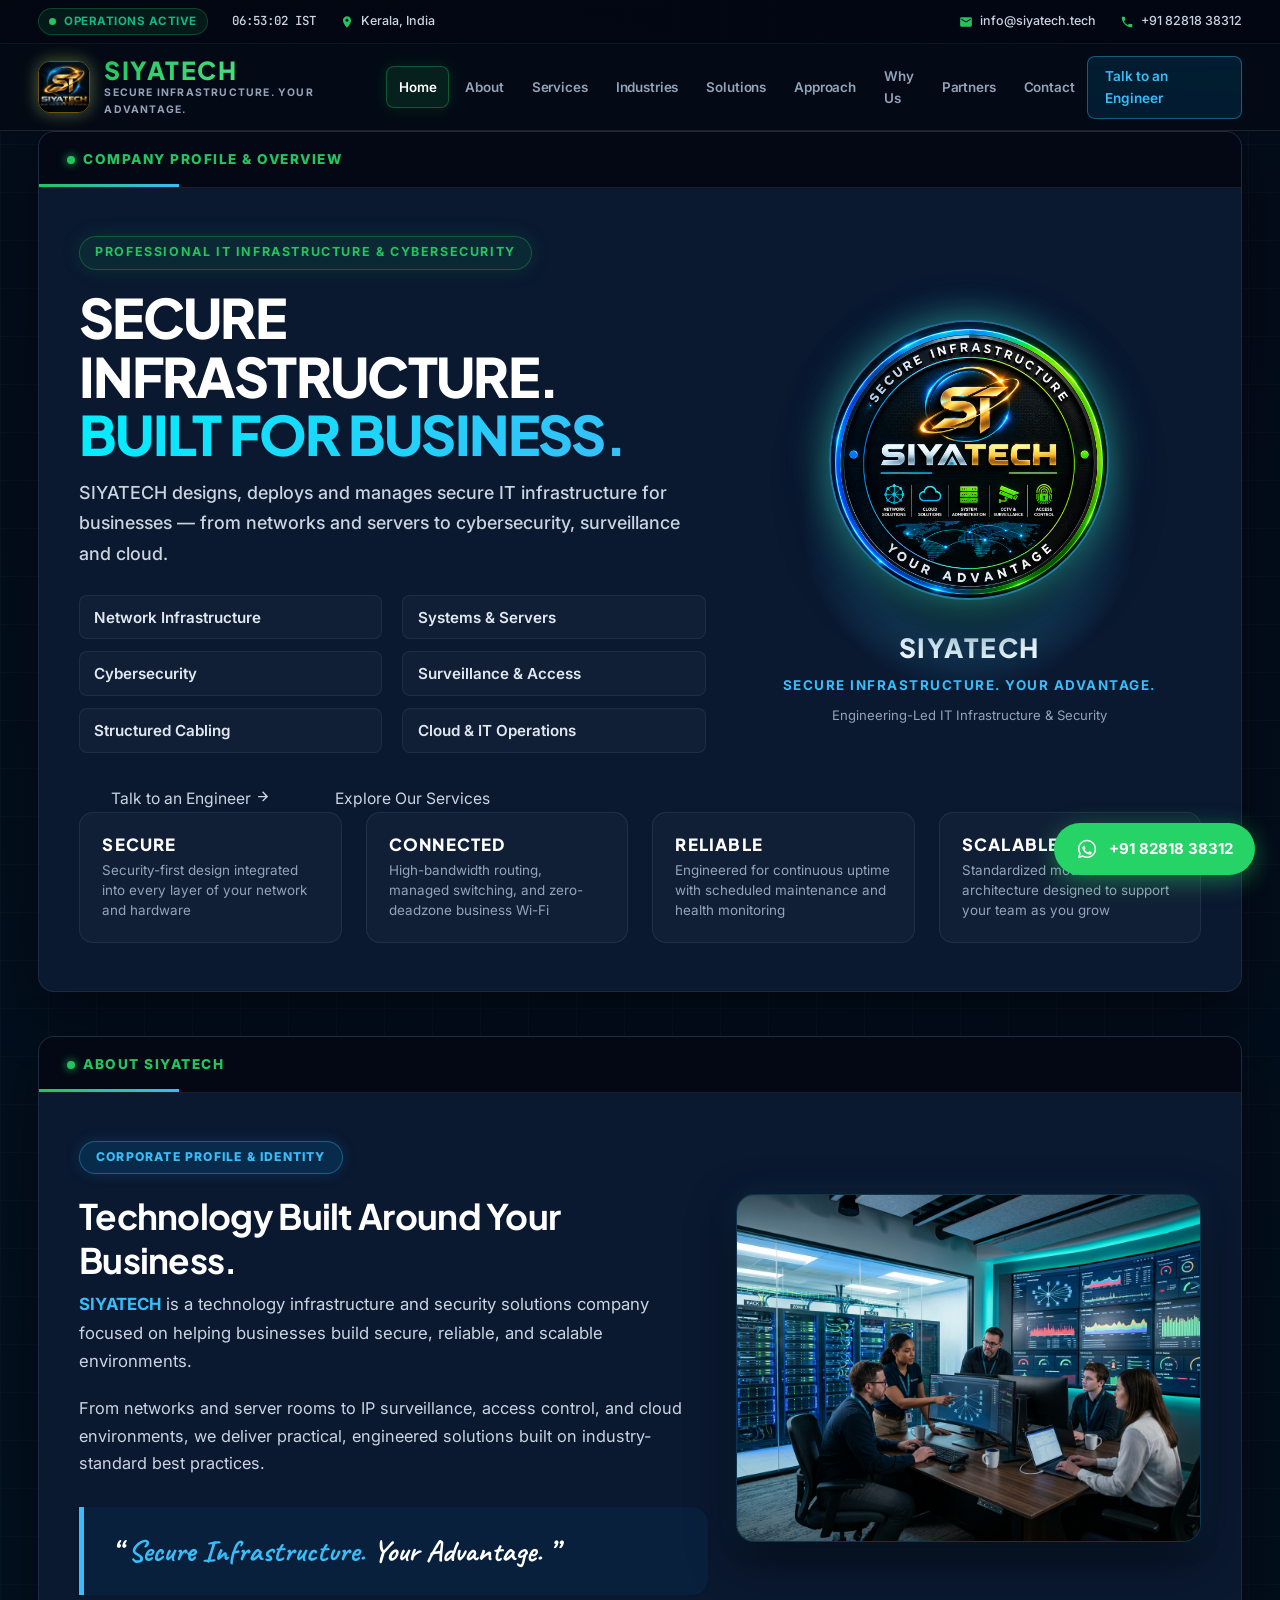
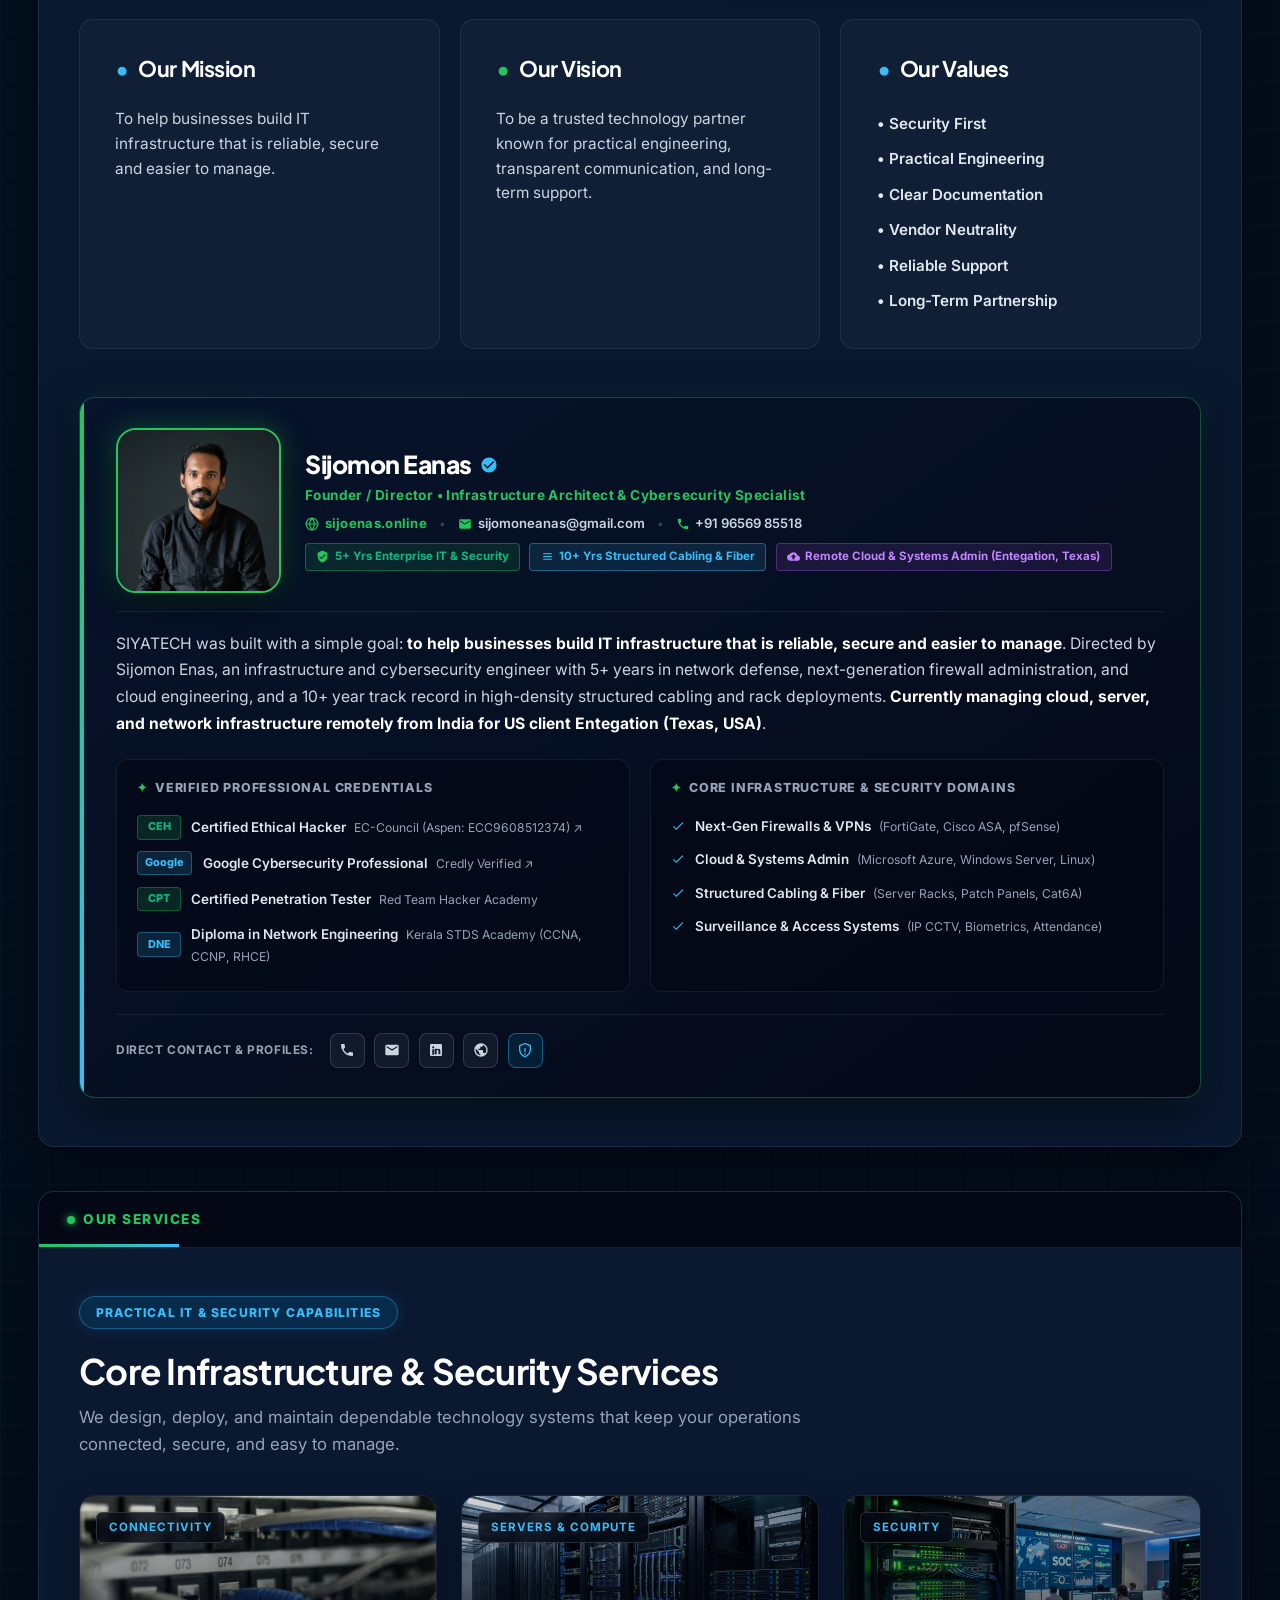
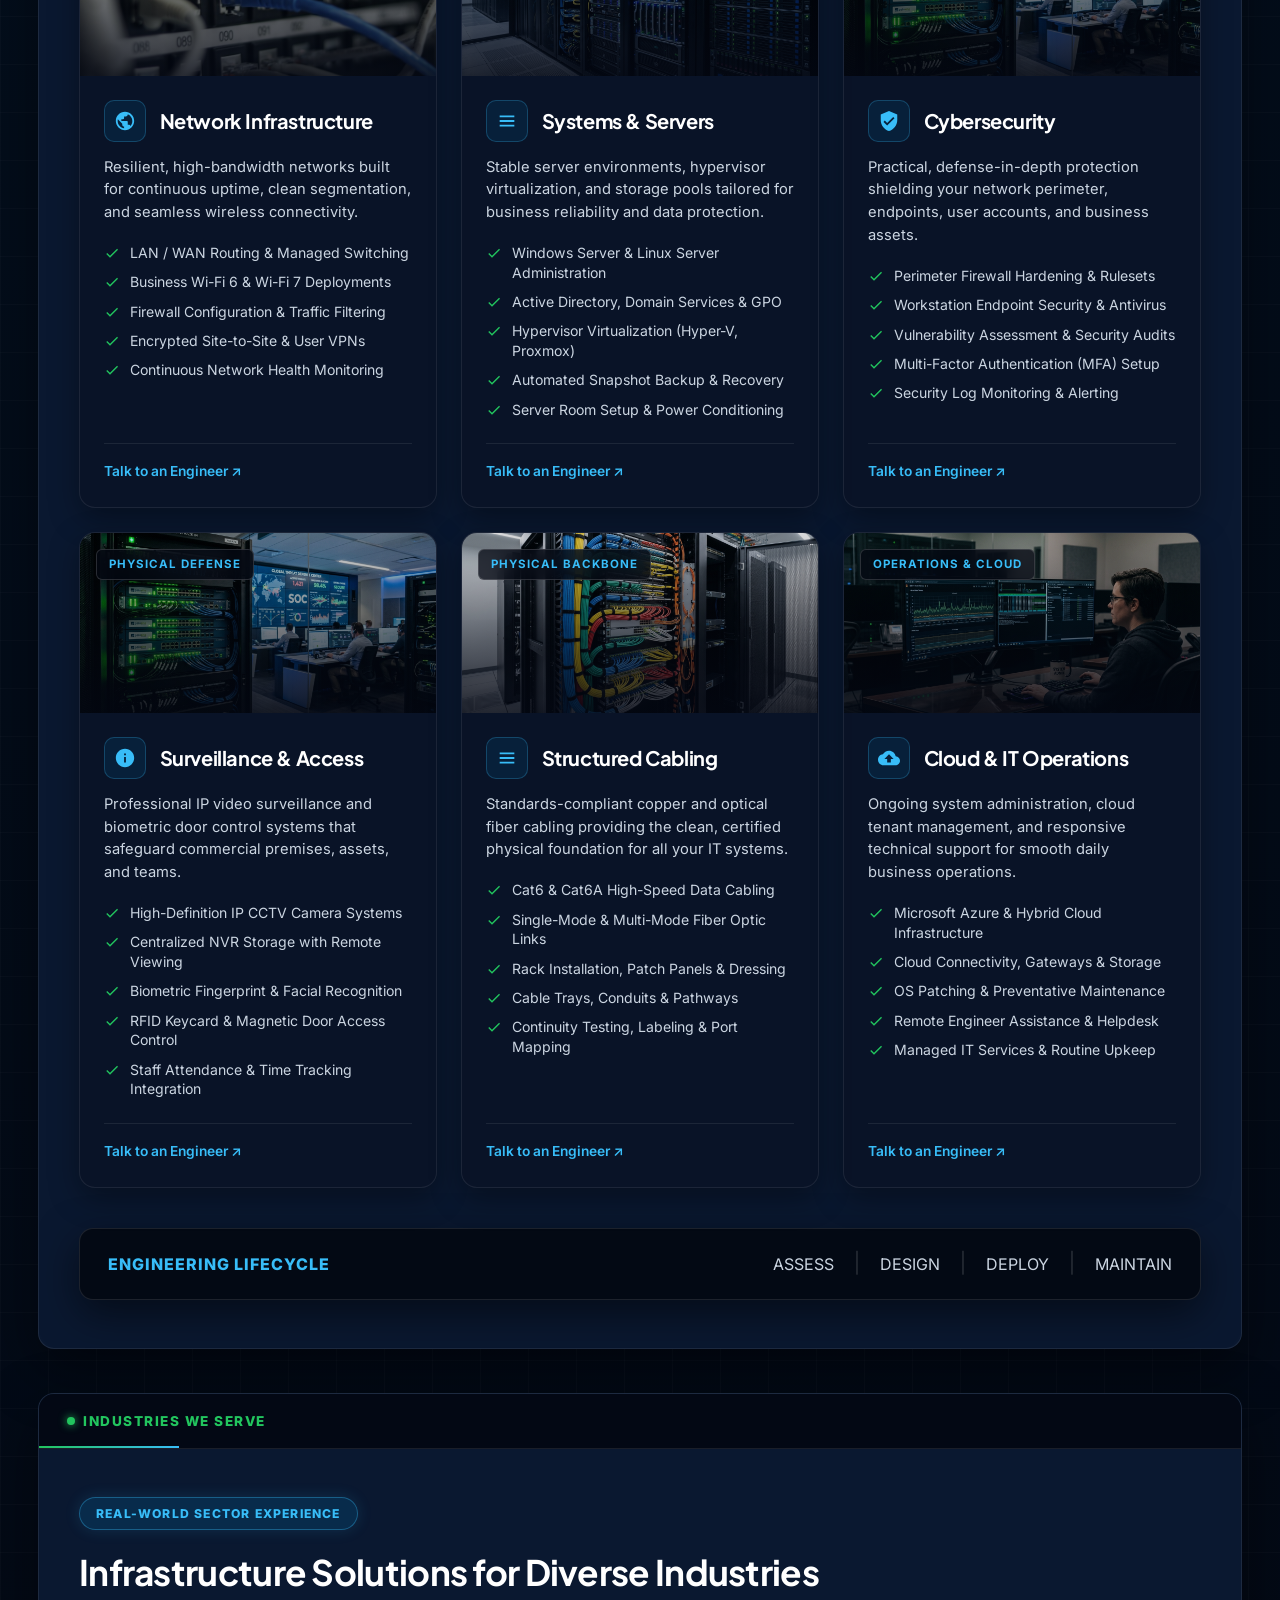
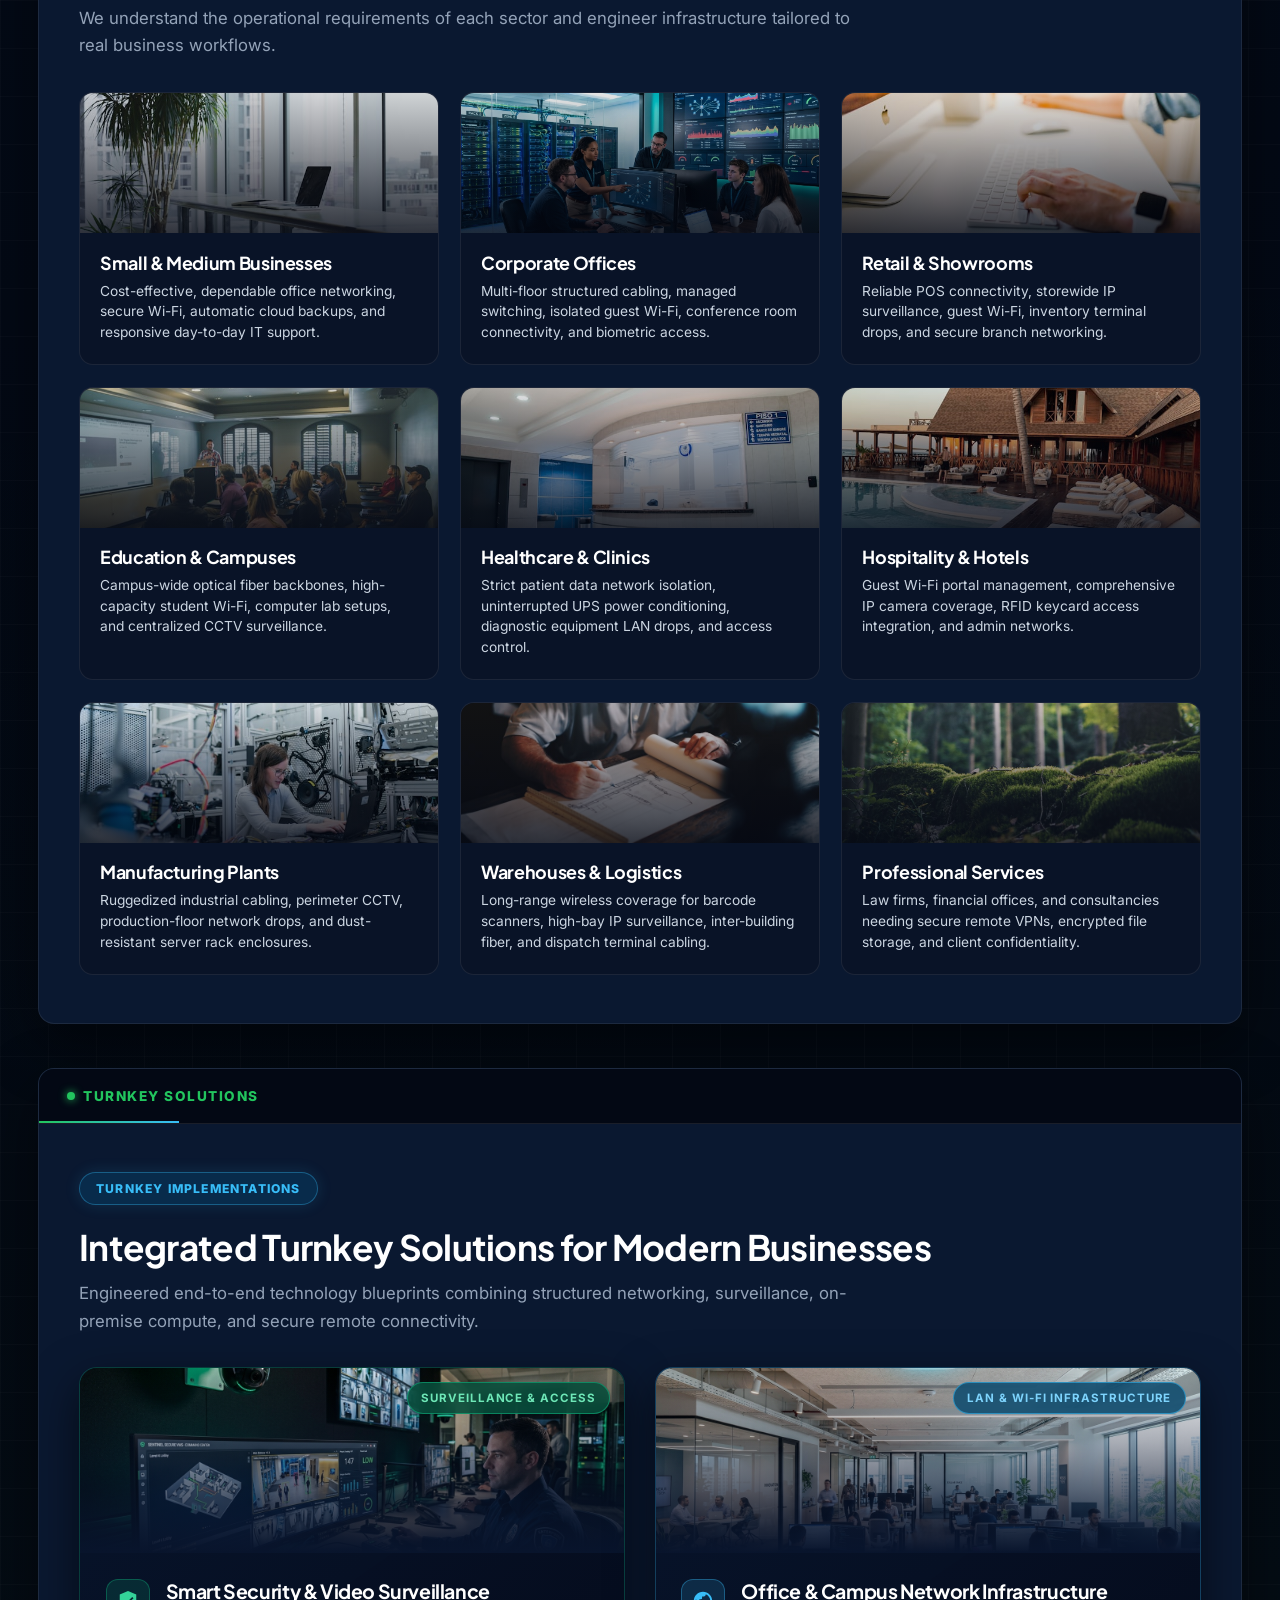
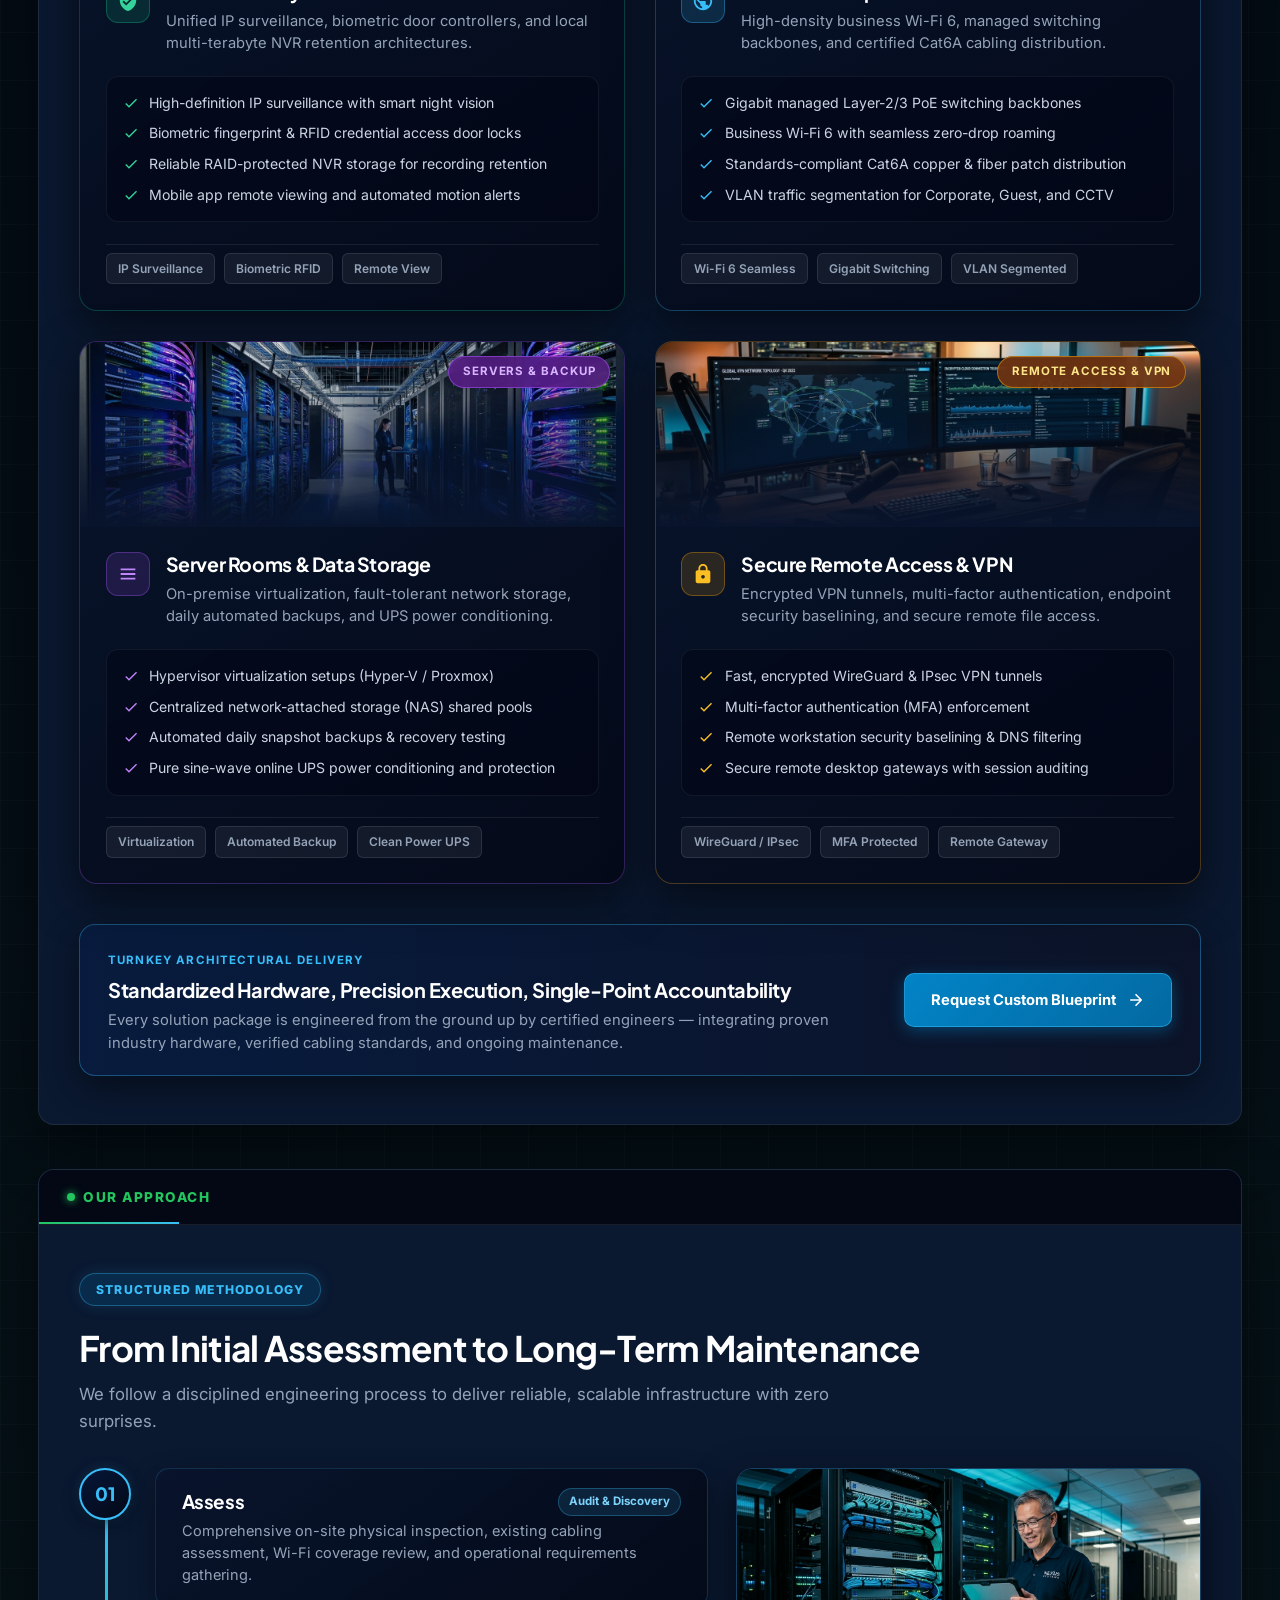
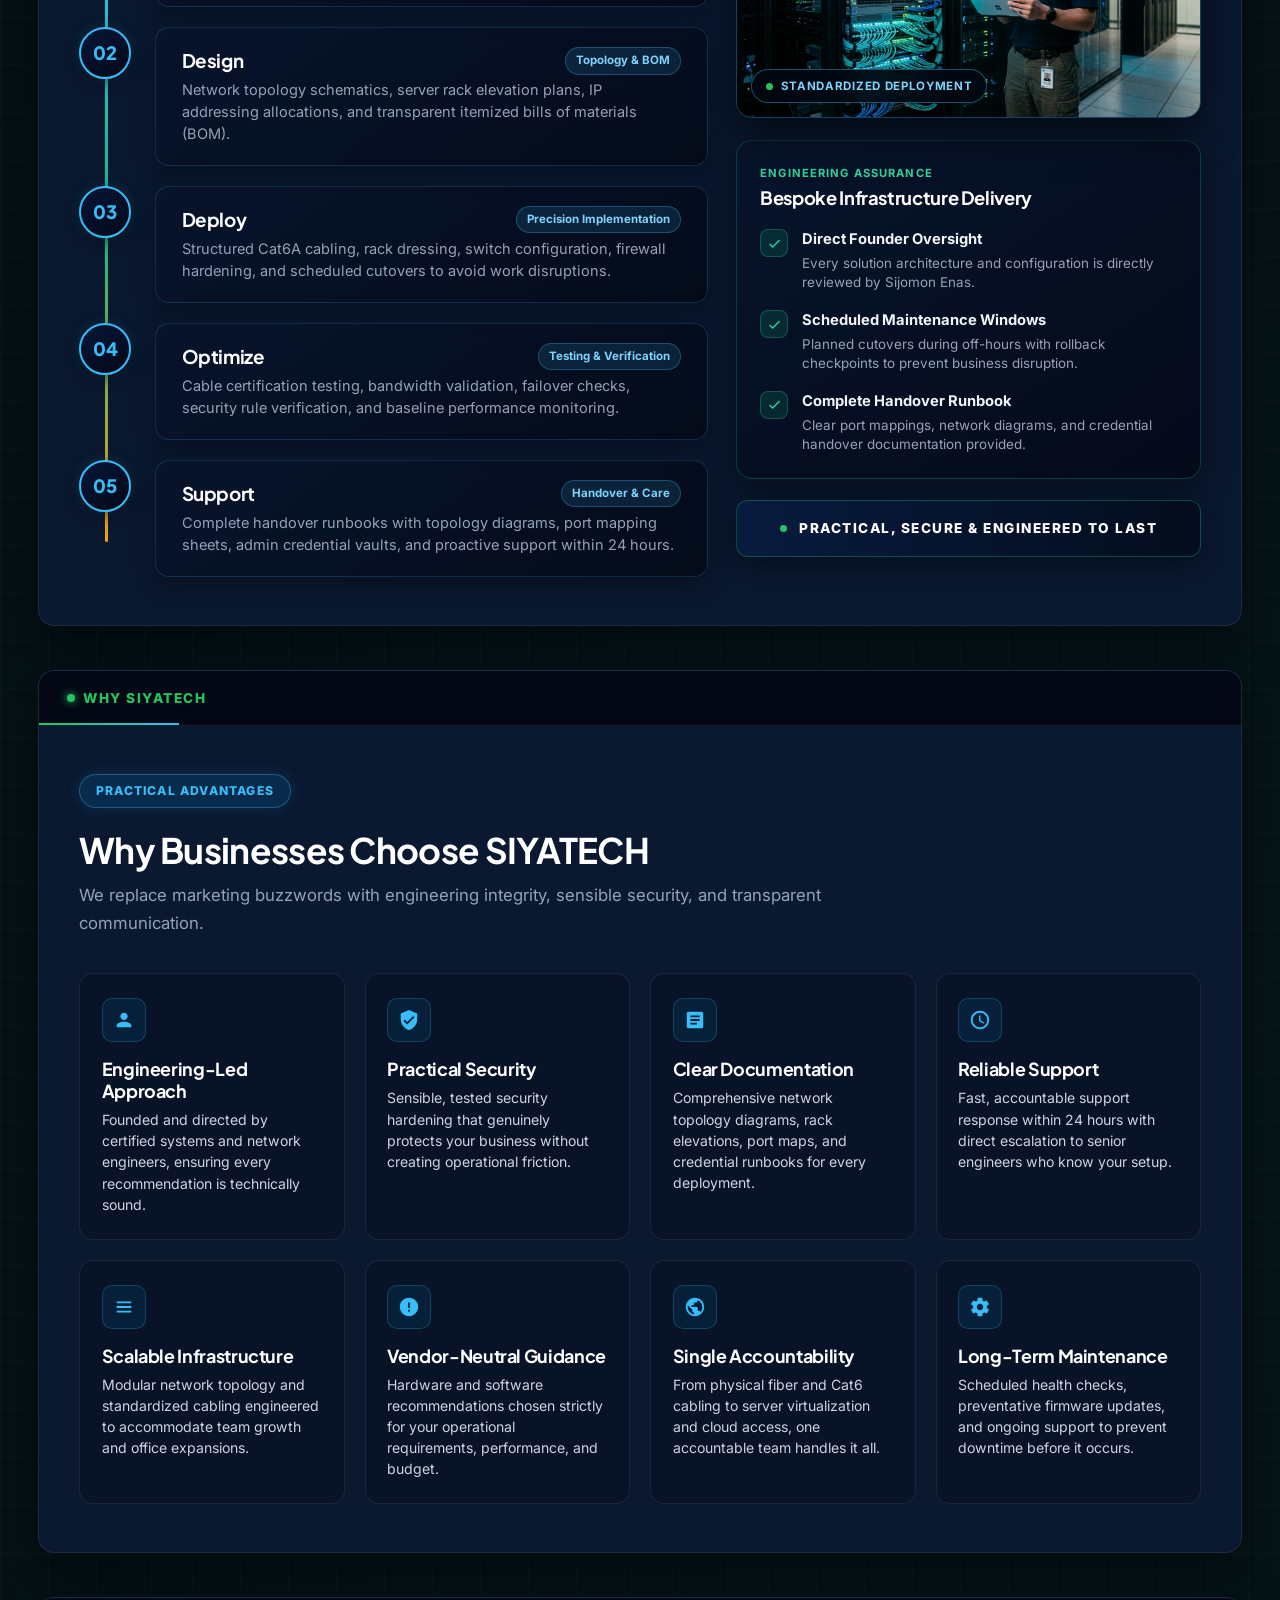
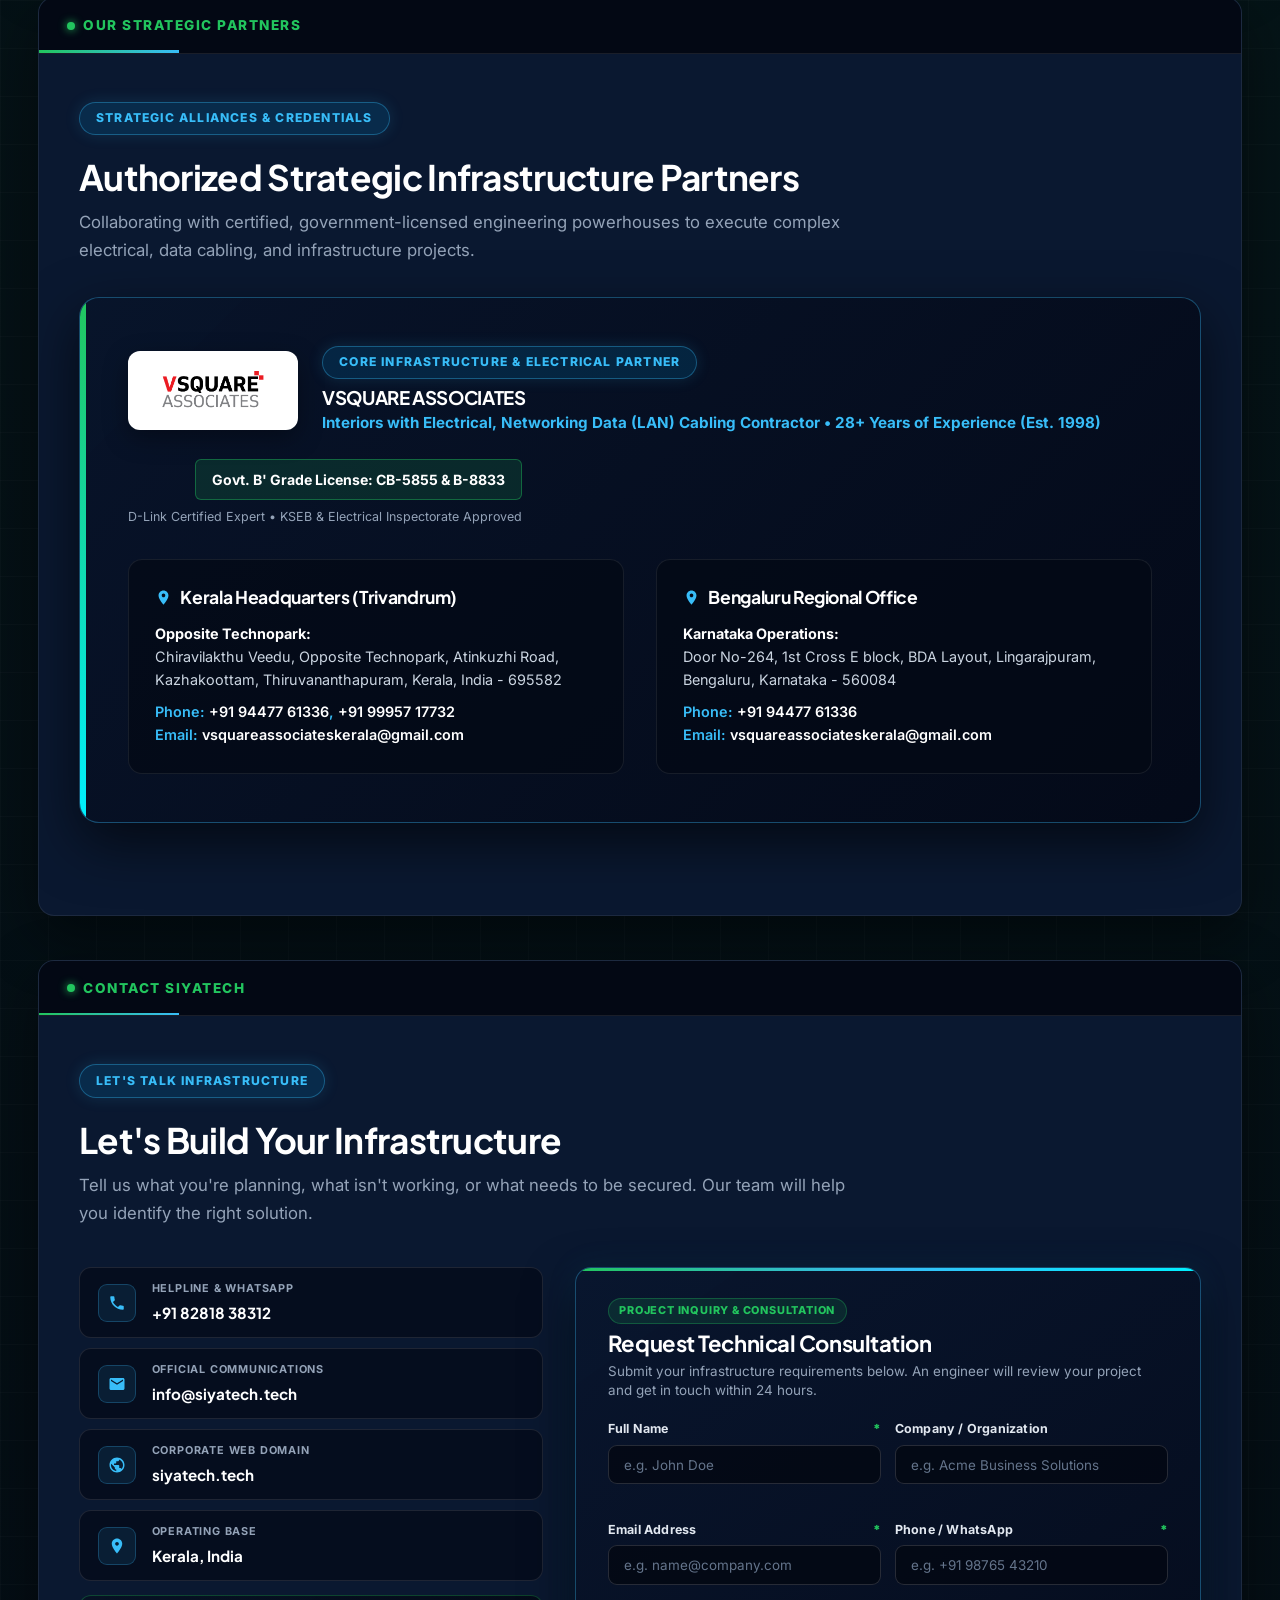
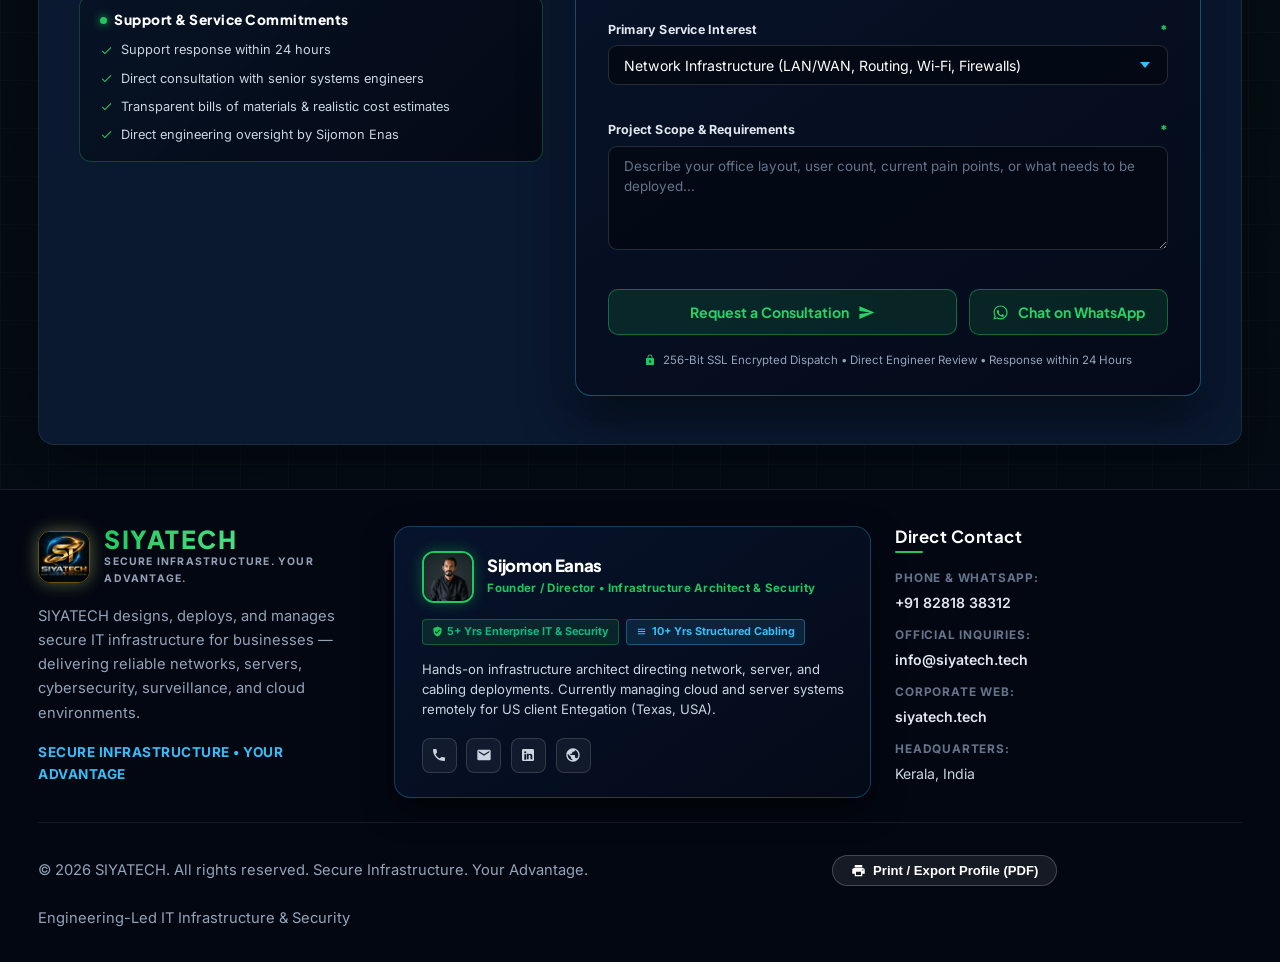
==== commit 3ef26ec5: "Real-time auto backup 2026-09-28 23:32:52" ====
--- a/index.html
+++ b/index.html
@@ -17,7 +17,7 @@
   <meta property="og:image" content="assets/images/siyatech_official_badge.jpg">
 
   <!-- Styles & Favicon -->
-  <link rel="stylesheet" href="css/style.css?v=4.0">
+  <link rel="stylesheet" href="css/style.css?v=4.1">
   <link rel="icon" type="image/png" href="assets/images/company_logo_circle.png">
 </head>
 <body class="tech-grid-bg">
@@ -238,7 +238,7 @@
                 <div class="founder-avatar-box">
                   <img src="assets/images/sijomon_eanas.jpg" alt="Sijomon Eanas - Founder / Director">
                 </div>
-                <div>
+                <div class="founder-info-block">
                   <h3 class="founder-name">
                     <span>Sijomon Eanas</span>
                     <svg width="18" height="18" viewBox="0 0 24 24" fill="#38bdf8" title="Verified Founder Profile" style="display:inline-block;vertical-align:middle;"><path d="M12 2C6.48 2 2 6.48 2 12s4.48 10 10 10 10-4.48 10-10S17.52 2 12 2zm-2 15l-5-5 1.41-1.41L10 14.17l7.59-7.59L19 8l-9 9z"/></svg>
--- a/css/style.css
+++ b/css/style.css
@@ -5862,23 +5862,769 @@
   }
 }
 
-@media (max-width: 680px) {
-  .services-grid-6,
-  .industries-grid-9,
-  .why-grid-8 {
-    grid-template-columns: 1fr !important;
-    gap: 1.1rem !important;
-  }
-  .brochure-sheet-body {
-    padding: 1.5rem 1rem !important;
-  }
-  .service-cat-banner {
-    height: 150px !important;
-  }
-  .industry-box-thumb {
-    height: 130px !important;
-  }
+/* ==========================================================================
+   MASTER MOBILE RESPONSIVENESS ARCHITECTURE (v1.4.1)
+   Tested across 320px, 360px, 375px, 390px, 414px, 430px, 768px, 1024px+
+   ========================================================================== */
+
+/* Universal Box-Sizing & Viewport Boundary Guard */
+*, *::before, *::after {
+  box-sizing: border-box;
+}
+
+html, body {
+  max-width: 100%;
+  overflow-x: hidden;
+  position: relative;
+  -webkit-text-size-adjust: 100%;
+}
+
+img, svg, video, canvas {
+  max-width: 100%;
+  height: auto;
+}
+
+/* Tablet & Mobile Breakpoint (max-width: 860px) */
+@media (max-width: 860px) {
   .nav-cta-btn {
     display: none !important;
   }
-}
+  .sticky-brochure-nav-wrap {
+    width: 100% !important;
+    max-width: 100vw !important;
+    overflow-x: hidden !important;
+  }
+  .sticky-brochure-nav {
+    padding: 0.4rem 0.5rem !important;
+    width: 100% !important;
+    overflow-x: auto !important;
+    -webkit-overflow-scrolling: touch !important;
+  }
+  .toc-pills-list {
+    flex-wrap: nowrap !important;
+    overflow-x: auto !important;
+    -webkit-overflow-scrolling: touch !important;
+    scrollbar-width: none !important;
+  }
+  .toc-pills-list::-webkit-scrollbar {
+    display: none !important;
+  }
+}
+
+/* Primary Mobile Breakpoint (max-width: 768px) */
+@media (max-width: 768px) {
+  /* Container & Structural Spacing */
+  .container {
+    width: 100% !important;
+    max-width: 100% !important;
+    padding-left: clamp(16px, 4.5vw, 24px) !important;
+    padding-right: clamp(16px, 4.5vw, 24px) !important;
+    box-sizing: border-box !important;
+  }
+
+  .main-content {
+    padding-top: 0.75rem !important;
+    padding-bottom: 3.5rem !important;
+    overflow-x: hidden !important;
+    width: 100% !important;
+  }
+
+  .brochure-sheet {
+    margin-bottom: 1.25rem !important;
+    border-radius: 16px !important;
+    width: 100% !important;
+    max-width: 100% !important;
+    overflow: hidden !important;
+  }
+
+  .brochure-sheet-header {
+    padding: 0.85rem 1rem !important;
+    flex-wrap: wrap !important;
+    gap: 0.5rem !important;
+  }
+
+  .brochure-sheet-body {
+    padding: 1.35rem 1rem !important;
+    width: 100% !important;
+    max-width: 100% !important;
+    box-sizing: border-box !important;
+    overflow: hidden !important;
+  }
+
+  /* ----------------------------------------------------
+     Hero Section Responsiveness
+     ---------------------------------------------------- */
+  .hero-grid {
+    grid-template-columns: 1fr !important;
+    gap: 1.75rem !important;
+    text-align: center !important;
+    width: 100% !important;
+  }
+
+  .hero-tagline-badge {
+    margin: 0 auto 0.85rem auto !important;
+    font-size: 0.72rem !important;
+    padding: 0.35rem 0.75rem !important;
+    white-space: normal !important;
+    max-width: 100% !important;
+    display: inline-block !important;
+    line-height: 1.4 !important;
+  }
+
+  .hero-main-title {
+    font-size: clamp(1.85rem, 6.5vw, 2.75rem) !important;
+    line-height: 1.25 !important;
+    text-align: center !important;
+    margin-left: auto !important;
+    margin-right: auto !important;
+    word-break: normal !important;
+    overflow-wrap: break-word !important;
+  }
+
+  .hero-subtext {
+    font-size: clamp(0.95rem, 3.8vw, 1.05rem) !important;
+    line-height: 1.65 !important;
+    text-align: center !important;
+    margin-left: auto !important;
+    margin-right: auto !important;
+    max-width: 100% !important;
+  }
+
+  .hero-focus-list {
+    display: grid !important;
+    grid-template-columns: repeat(2, 1fr) !important;
+    gap: 0.5rem !important;
+    width: 100% !important;
+    margin: 1.25rem 0 !important;
+  }
+
+  .focus-item {
+    font-size: 0.78rem !important;
+    padding: 0.55rem 0.65rem !important;
+    min-height: 42px !important;
+    display: flex !important;
+    align-items: center !important;
+    justify-content: center !important;
+    text-align: center !important;
+    box-sizing: border-box !important;
+  }
+
+  .hero-cta-row {
+    display: flex !important;
+    flex-direction: column !important;
+    width: 100% !important;
+    gap: 0.75rem !important;
+    margin-top: 1.5rem !important;
+  }
+
+  .hero-cta-row .btn-primary,
+  .hero-cta-row .btn-secondary {
+    width: 100% !important;
+    min-height: 48px !important;
+    display: inline-flex !important;
+    align-items: center !important;
+    justify-content: center !important;
+    text-align: center !important;
+    padding: 0.85rem 1.25rem !important;
+    font-size: 0.95rem !important;
+    box-sizing: border-box !important;
+  }
+
+  /* Centered Medallion Showcase with Safe Aura Dimensions */
+  .cover-medallion-box {
+    width: 100% !important;
+    max-width: 100% !important;
+    padding: 1rem 0 !important;
+    margin: 0.5rem auto 0 auto !important;
+    overflow: hidden !important;
+    position: relative !important;
+    display: flex !important;
+    flex-direction: column !important;
+    align-items: center !important;
+    justify-content: center !important;
+  }
+
+  .cover-medallion-box::before {
+    width: clamp(140px, 45vw, 190px) !important;
+    height: clamp(140px, 45vw, 190px) !important;
+    max-width: 80% !important;
+  }
+
+  .cover-medallion-img {
+    width: clamp(130px, 42vw, 170px) !important;
+    height: clamp(130px, 42vw, 170px) !important;
+    max-width: 80% !important;
+    object-fit: cover !important;
+  }
+
+  .pillars-grid-4 {
+    grid-template-columns: 1fr 1fr !important;
+    gap: 0.65rem !important;
+    margin-top: 1.25rem !important;
+  }
+
+  .pillar-item {
+    padding: 0.85rem 0.75rem !important;
+  }
+
+  /* ----------------------------------------------------
+     Founder Spotlight: Vertical Stack & Overflow Elimination
+     ---------------------------------------------------- */
+  .founder-spotlight-card {
+    padding: 1.35rem 1rem !important;
+    border-radius: 16px !important;
+    margin-top: 1.5rem !important;
+    width: 100% !important;
+    max-width: 100% !important;
+    box-sizing: border-box !important;
+    overflow: hidden !important;
+  }
+
+  .founder-compact-top {
+    display: flex !important;
+    flex-direction: column !important;
+    align-items: center !important;
+    text-align: center !important;
+    gap: 0.85rem !important;
+    padding-bottom: 0.85rem !important;
+    margin-bottom: 0.85rem !important;
+    width: 100% !important;
+  }
+
+  .founder-identity-wrap {
+    display: flex !important;
+    flex-direction: column !important;
+    align-items: center !important;
+    text-align: center !important;
+    width: 100% !important;
+    max-width: 100% !important;
+    gap: 0.85rem !important;
+  }
+
+  .founder-identity-wrap > div:last-child,
+  .founder-info-block {
+    width: 100% !important;
+    max-width: 100% !important;
+    min-width: 0 !important;
+    display: flex !important;
+    flex-direction: column !important;
+    align-items: center !important;
+    text-align: center !important;
+  }
+
+  .founder-avatar-box {
+    width: 104px !important;
+    height: 104px !important;
+    min-width: 104px !important;
+    min-height: 104px !important;
+    max-width: 104px !important;
+    max-height: 104px !important;
+    border-radius: 50% !important;
+    margin: 0 auto 0.4rem auto !important;
+    border: 2.5px solid #22C55E !important;
+    box-shadow: 0 0 24px rgba(34, 197, 94, 0.45), 0 8px 24px rgba(0, 0, 0, 0.6) !important;
+    overflow: hidden !important;
+    display: block !important;
+    flex-shrink: 0 !important;
+  }
+
+  .founder-avatar-box img {
+    width: 100% !important;
+    height: 100% !important;
+    border-radius: 50% !important;
+    object-fit: cover !important;
+    object-position: center 15% !important;
+    display: block !important;
+  }
+
+  .founder-name {
+    font-size: clamp(1.35rem, 5.5vw, 1.6rem) !important;
+    display: inline-flex !important;
+    align-items: center !important;
+    justify-content: center !important;
+    gap: 0.4rem !important;
+    text-align: center !important;
+    margin-bottom: 0.25rem !important;
+    width: 100% !important;
+  }
+
+  .founder-role {
+    font-size: 0.86rem !important;
+    line-height: 1.45 !important;
+    color: #22C55E !important;
+    text-align: center !important;
+    max-width: 330px !important;
+    margin: 0 auto 0.6rem auto !important;
+    word-break: normal !important;
+    overflow-wrap: break-word !important;
+  }
+
+  /* Direct Meta Links Stack */
+  .founder-direct-meta-line {
+    display: flex !important;
+    flex-direction: column !important;
+    align-items: center !important;
+    justify-content: center !important;
+    gap: 0.5rem !important;
+    width: 100% !important;
+    max-width: 100% !important;
+    margin: 0.35rem 0 0.85rem 0 !important;
+  }
+
+  .founder-direct-meta-line .meta-divider {
+    display: none !important;
+  }
+
+  .founder-direct-meta-line .meta-link {
+    display: inline-flex !important;
+    align-items: center !important;
+    justify-content: center !important;
+    gap: 0.55rem !important;
+    padding: 0.45rem 1rem !important;
+    border-radius: 20px !important;
+    background: rgba(255, 255, 255, 0.05) !important;
+    border: 1px solid rgba(255, 255, 255, 0.12) !important;
+    font-size: 0.85rem !important;
+    color: #cbd5e1 !important;
+    width: min(100%, 300px) !important;
+    min-height: 40px !important;
+    box-sizing: border-box !important;
+    word-break: break-all !important;
+    text-decoration: none !important;
+  }
+
+  .founder-direct-meta-line .meta-link.domain {
+    background: rgba(34, 197, 94, 0.1) !important;
+    border-color: rgba(34, 197, 94, 0.4) !important;
+    color: #22C55E !important;
+  }
+
+  .founder-direct-meta-line .meta-link.email {
+    background: rgba(56, 189, 248, 0.08) !important;
+    border-color: rgba(56, 189, 248, 0.35) !important;
+    color: #38BDF8 !important;
+  }
+
+  .founder-direct-meta-line .meta-link.phone {
+    background: rgba(168, 85, 247, 0.08) !important;
+    border-color: rgba(168, 85, 247, 0.35) !important;
+    color: #c084fc !important;
+  }
+
+  /* Experience Highlights / Badges - Clean Wrapping Without Clipping */
+  .founder-exp-badges {
+    display: flex !important;
+    flex-direction: column !important;
+    align-items: stretch !important;
+    gap: 0.5rem !important;
+    width: 100% !important;
+    max-width: 100% !important;
+    margin-top: 0.5rem !important;
+    min-width: 0 !important;
+  }
+
+  .founder-exp-badges .f-pill,
+  .f-pill {
+    display: flex !important;
+    align-items: center !important;
+    justify-content: flex-start !important;
+    text-align: left !important;
+    padding: 0.55rem 0.85rem !important;
+    font-size: 0.82rem !important;
+    border-radius: 8px !important;
+    width: 100% !important;
+    max-width: 100% !important;
+    box-sizing: border-box !important;
+    white-space: normal !important;
+    overflow-wrap: break-word !important;
+    word-break: break-word !important;
+    height: auto !important;
+    min-height: 42px !important;
+    line-height: 1.4 !important;
+    gap: 0.55rem !important;
+  }
+
+  .founder-exp-badges .f-pill span,
+  .f-pill span {
+    white-space: normal !important;
+    overflow-wrap: break-word !important;
+    word-break: break-word !important;
+    display: inline !important;
+    flex: 1 1 auto !important;
+    min-width: 0 !important;
+  }
+
+  .founder-exp-badges .f-pill svg,
+  .f-pill svg {
+    flex-shrink: 0 !important;
+    width: 15px !important;
+    height: 15px !important;
+    max-width: 15px !important;
+    max-height: 15px !important;
+    align-self: flex-start !important;
+    margin-top: 2px !important;
+  }
+
+  /* Founder Description Paragraph (16px, 1.65 line-height) */
+  .founder-compact-bio {
+    font-size: 1rem !important;
+    line-height: 1.65 !important;
+    text-align: left !important;
+    color: #cbd5e1 !important;
+    margin: 1.15rem 0 !important;
+    padding: 1.05rem 1.15rem !important;
+    background: rgba(255, 255, 255, 0.03) !important;
+    border: 1px solid rgba(255, 255, 255, 0.07) !important;
+    border-radius: 12px !important;
+    box-sizing: border-box !important;
+    width: 100% !important;
+    max-width: 100% !important;
+  }
+
+  /* Verified Credentials / Domains (Single Column List) */
+  .founder-matrix-2 {
+    display: grid !important;
+    grid-template-columns: 1fr !important;
+    gap: 0.85rem !important;
+    width: 100% !important;
+    max-width: 100% !important;
+    margin-bottom: 1rem !important;
+  }
+
+  .founder-matrix-col {
+    padding: 1.1rem 1rem !important;
+    border-radius: 12px !important;
+    background: rgba(4, 9, 20, 0.9) !important;
+    border: 1px solid rgba(255, 255, 255, 0.08) !important;
+    width: 100% !important;
+    box-sizing: border-box !important;
+  }
+
+  .matrix-col-title {
+    font-size: 0.9rem !important;
+    margin-bottom: 0.75rem !important;
+  }
+
+  .matrix-item-row {
+    display: flex !important;
+    align-items: center !important;
+    gap: 0.75rem !important;
+    font-size: 0.86rem !important;
+    padding: 0.65rem 0.75rem !important;
+    min-height: 44px !important;
+    border-radius: 8px !important;
+    margin-bottom: 0.45rem !important;
+    box-sizing: border-box !important;
+    background: rgba(255, 255, 255, 0.02) !important;
+    border: 1px solid rgba(255, 255, 255, 0.04) !important;
+    text-decoration: none !important;
+    color: inherit !important;
+    width: 100% !important;
+    max-width: 100% !important;
+  }
+
+  .matrix-code-chip {
+    flex-shrink: 0 !important;
+    font-size: 0.72rem !important;
+    padding: 0.22rem 0.55rem !important;
+  }
+
+  .matrix-check-icon {
+    flex-shrink: 0 !important;
+    width: 15px !important;
+    height: 15px !important;
+  }
+
+  .matrix-item-text {
+    font-size: 0.86rem !important;
+    line-height: 1.35 !important;
+    min-width: 0 !important;
+    flex: 1 1 auto !important;
+    overflow-wrap: break-word !important;
+  }
+
+  .matrix-item-text small {
+    display: block !important;
+    margin-top: 3px !important;
+    font-size: 0.75rem !important;
+    color: #94a3b8 !important;
+    line-height: 1.3 !important;
+  }
+
+  /* ----------------------------------------------------
+     6 Service Category Cards (Single Column, Full Width)
+     ---------------------------------------------------- */
+  .services-grid-6 {
+    display: grid !important;
+    grid-template-columns: 1fr !important;
+    gap: 1.25rem !important;
+    width: 100% !important;
+  }
+
+  .service-cat-card {
+    width: 100% !important;
+    max-width: 100% !important;
+    box-sizing: border-box !important;
+    border-radius: 14px !important;
+    overflow: hidden !important;
+  }
+
+  .service-cat-banner {
+    height: 155px !important;
+    width: 100% !important;
+  }
+
+  .service-cat-content {
+    padding: 1.25rem 1.1rem 1.35rem !important;
+    box-sizing: border-box !important;
+    width: 100% !important;
+  }
+
+  .service-cat-title {
+    font-size: 1.18rem !important;
+    overflow-wrap: break-word !important;
+  }
+
+  .service-cat-desc {
+    font-size: 0.88rem !important;
+    line-height: 1.55 !important;
+  }
+
+  .service-cat-item {
+    font-size: 0.84rem !important;
+    line-height: 1.4 !important;
+    min-height: 32px !important;
+  }
+
+  .service-cat-footer {
+    margin-top: 1.15rem !important;
+    padding-top: 0.85rem !important;
+  }
+
+  .service-cat-footer .service-cat-link {
+    min-height: 44px !important;
+    display: inline-flex !important;
+    align-items: center !important;
+    font-size: 0.88rem !important;
+  }
+
+  /* ----------------------------------------------------
+     Industries, Solutions, Why Us, Partners & Contact
+     ---------------------------------------------------- */
+  .industries-grid-9 {
+    display: grid !important;
+    grid-template-columns: 1fr !important;
+    gap: 1.15rem !important;
+    width: 100% !important;
+  }
+
+  .industry-box-card {
+    width: 100% !important;
+    max-width: 100% !important;
+    box-sizing: border-box !important;
+  }
+
+  .industry-box-thumb {
+    height: 135px !important;
+    width: 100% !important;
+  }
+
+  .why-grid-8 {
+    display: grid !important;
+    grid-template-columns: 1fr !important;
+    gap: 1rem !important;
+    width: 100% !important;
+  }
+
+  .why-card-item {
+    width: 100% !important;
+    max-width: 100% !important;
+    box-sizing: border-box !important;
+    padding: 1.25rem 1.15rem !important;
+  }
+
+  .solutions-grid-4 {
+    display: grid !important;
+    grid-template-columns: 1fr !important;
+    gap: 1rem !important;
+    width: 100% !important;
+  }
+
+  .solution-card-pro {
+    width: 100% !important;
+    max-width: 100% !important;
+    box-sizing: border-box !important;
+  }
+
+  .cloud-unified-grid-3 {
+    display: grid !important;
+    grid-template-columns: 1fr !important;
+    gap: 1rem !important;
+    width: 100% !important;
+  }
+
+  .cloud-column-box {
+    width: 100% !important;
+    max-width: 100% !important;
+    box-sizing: border-box !important;
+  }
+
+  .cloud-ecosystem-divider {
+    overflow: hidden !important;
+    max-width: 100% !important;
+  }
+
+  .cloud-ecosystem-divider span {
+    white-space: normal !important;
+    text-align: center !important;
+    font-size: 0.76rem !important;
+    padding: 0 0.5rem !important;
+  }
+
+  .cloud-card-footer span {
+    white-space: normal !important;
+    overflow-wrap: break-word !important;
+  }
+
+  /* Forms & Touch Input Accessibility */
+  .contact-grid {
+    display: grid !important;
+    grid-template-columns: 1fr !important;
+    gap: 1.25rem !important;
+    width: 100% !important;
+  }
+
+  .contact-card-executive {
+    width: 100% !important;
+    max-width: 100% !important;
+    box-sizing: border-box !important;
+    padding: 1.25rem 1rem !important;
+  }
+
+  .form-row-2 {
+    display: grid !important;
+    grid-template-columns: 1fr !important;
+    gap: 0.75rem !important;
+  }
+
+  /* Prevent iOS zoom by enforcing 16px minimum font size */
+  input, select, textarea,
+  .form-group input,
+  .form-group select,
+  .form-group textarea {
+    font-size: 16px !important;
+    min-height: 44px !important;
+    box-sizing: border-box !important;
+    width: 100% !important;
+  }
+
+  textarea,
+  .form-group textarea {
+    min-height: 90px !important;
+  }
+
+  .form-actions-row {
+    display: flex !important;
+    flex-direction: column !important;
+    gap: 0.75rem !important;
+    width: 100% !important;
+  }
+
+  .btn-enquiry-submit,
+  .btn-whatsapp-rfq {
+    width: 100% !important;
+    min-height: 48px !important;
+    padding: 0.85rem 1rem !important;
+    font-size: 0.92rem !important;
+    display: flex !important;
+    align-items: center !important;
+    justify-content: center !important;
+    text-align: center !important;
+    white-space: normal !important;
+    box-sizing: border-box !important;
+  }
+
+  /* ----------------------------------------------------
+     Floating WhatsApp Button with Safe Area Insets
+     ---------------------------------------------------- */
+  .floating-contact-btn {
+    position: fixed !important;
+    width: 52px !important;
+    height: 52px !important;
+    min-width: 52px !important;
+    min-height: 52px !important;
+    padding: 0 !important;
+    border-radius: 50% !important;
+    display: flex !important;
+    align-items: center !important;
+    justify-content: center !important;
+    bottom: calc(16px + env(safe-area-inset-bottom, 0px)) !important;
+    right: calc(16px + env(safe-area-inset-right, 0px)) !important;
+    box-shadow: 0 4px 20px rgba(37, 211, 102, 0.6) !important;
+    z-index: 9999 !important;
+    transition: transform 0.2s ease !important;
+  }
+
+  .floating-contact-btn span {
+    display: none !important;
+  }
+
+  .floating-contact-btn svg {
+    width: 26px !important;
+    height: 26px !important;
+  }
+}
+
+/* Specific Optimizations for Narrow Screens (<= 400px & 320px) */
+@media (max-width: 400px) {
+  .hero-focus-list {
+    grid-template-columns: 1fr !important;
+  }
+
+  .pillars-grid-4 {
+    grid-template-columns: 1fr !important;
+  }
+
+  .founder-name {
+    font-size: 1.32rem !important;
+  }
+
+  .founder-direct-meta-line .meta-link {
+    font-size: 0.8rem !important;
+    padding: 0.4rem 0.85rem !important;
+  }
+
+  .f-pill {
+    font-size: 0.78rem !important;
+    padding: 0.5rem 0.7rem !important;
+  }
+}
+
+@media (max-width: 360px) {
+  .container {
+    padding-left: 12px !important;
+    padding-right: 12px !important;
+  }
+
+  .brochure-sheet-body {
+    padding: 1.15rem 0.75rem !important;
+  }
+
+  .hero-main-title {
+    font-size: 1.68rem !important;
+  }
+
+  .founder-spotlight-card {
+    padding: 1.15rem 0.75rem !important;
+  }
+
+  .founder-compact-bio {
+    font-size: 0.95rem !important;
+    padding: 0.85rem 0.85rem !important;
+  }
+
+  .f-pill {
+    font-size: 0.74rem !important;
+    padding: 0.45rem 0.6rem !important;
+  }
+}
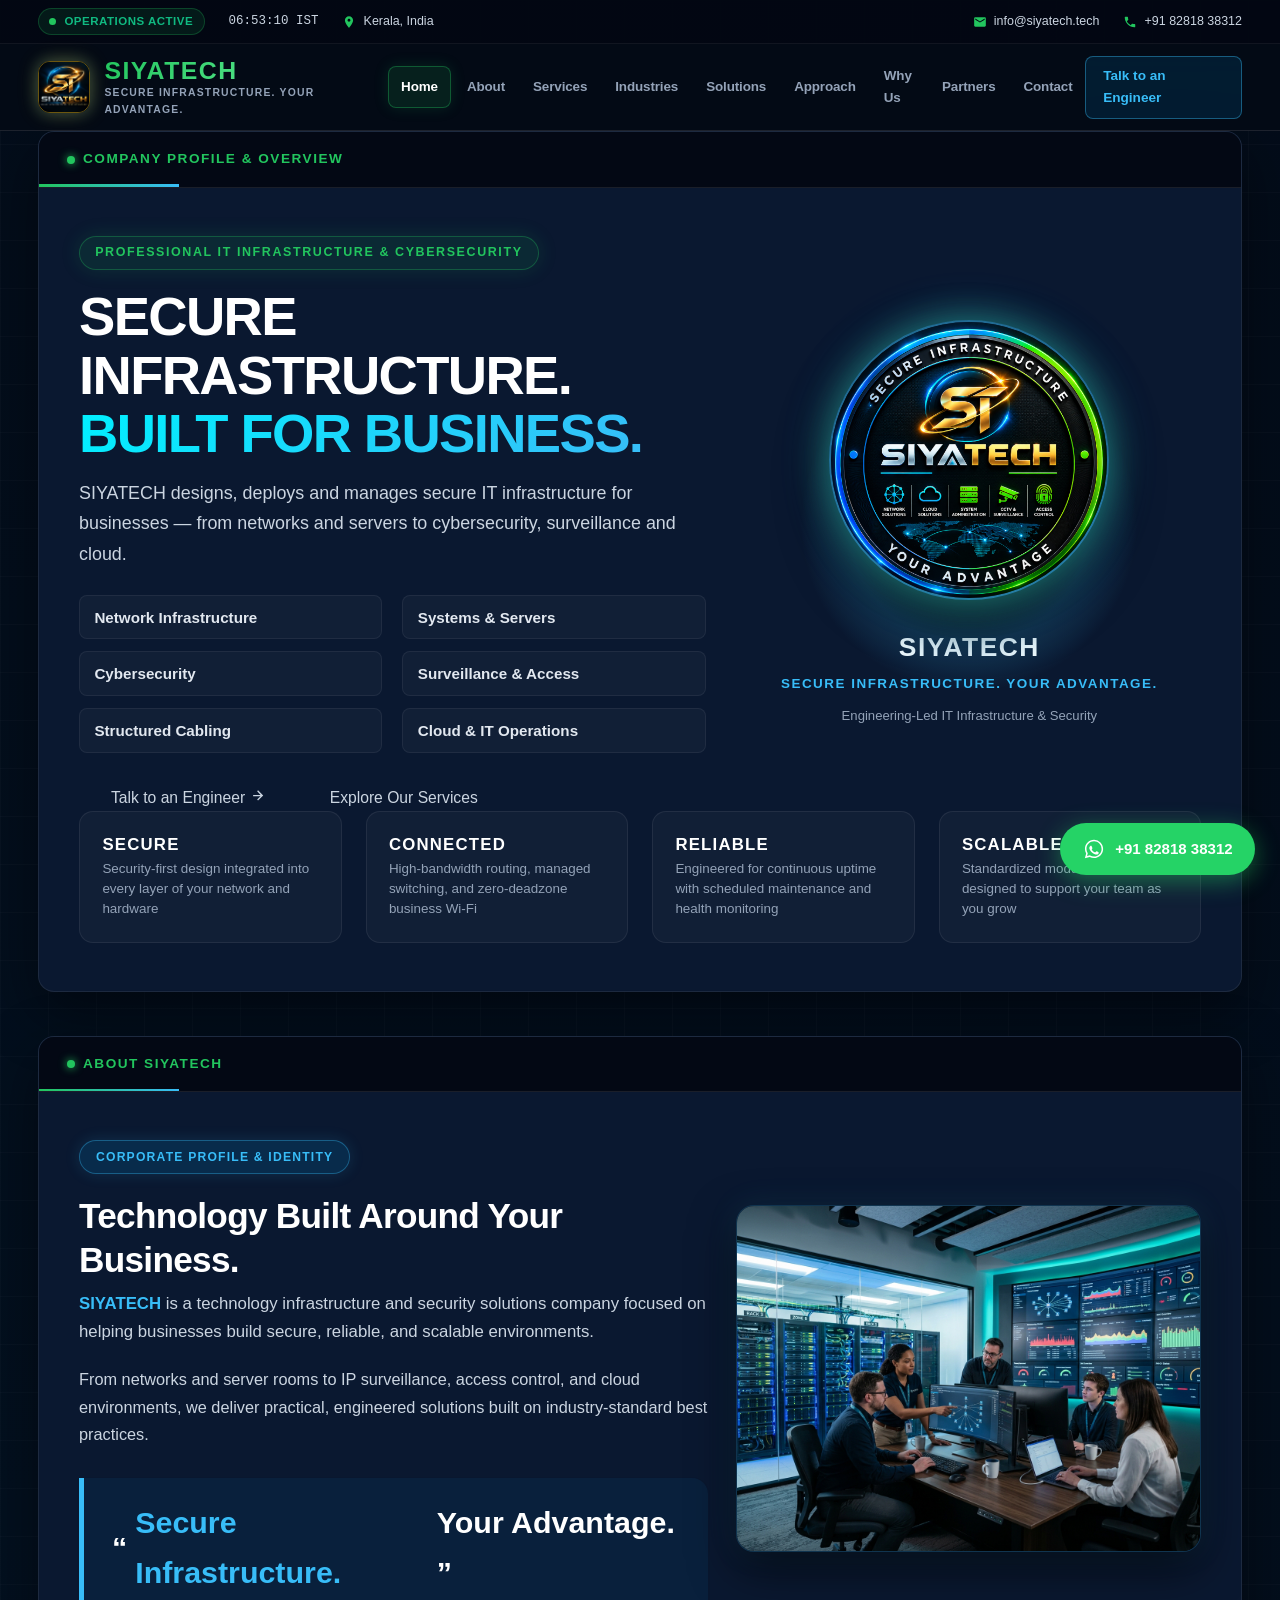
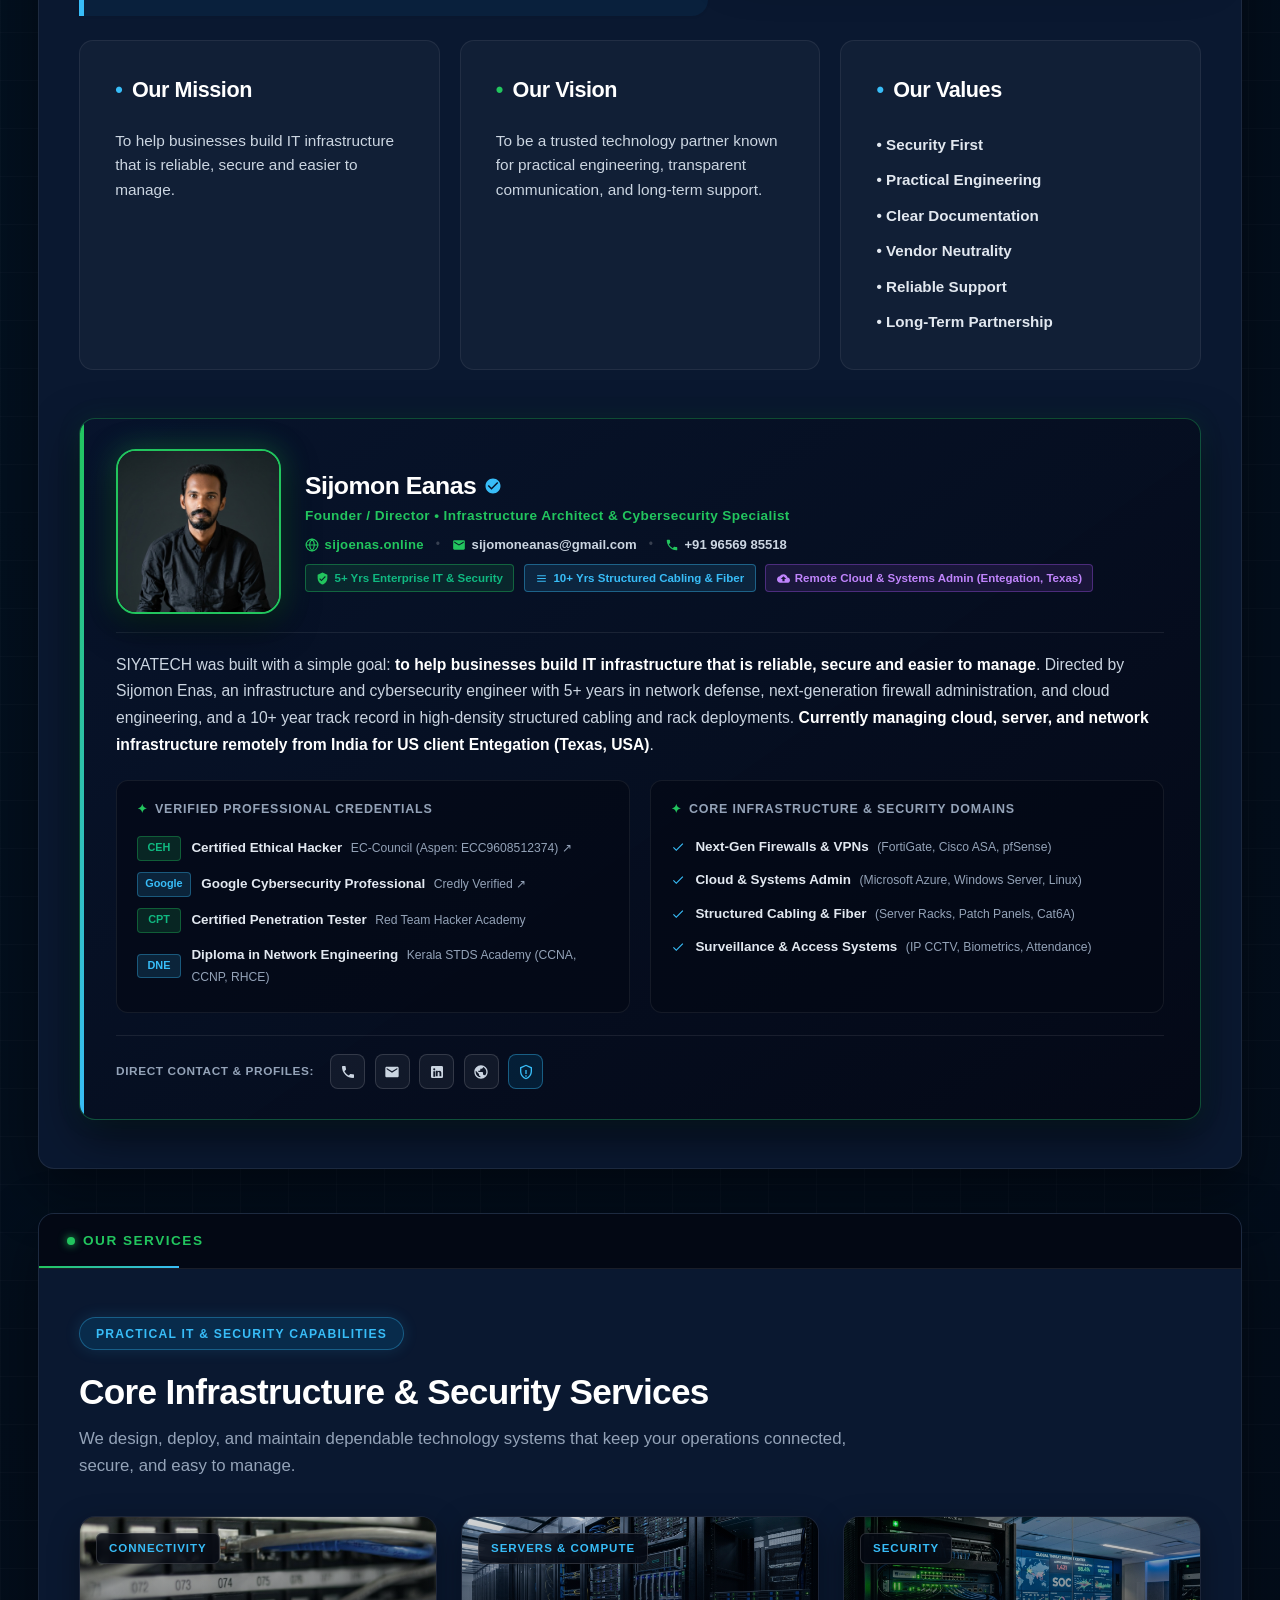
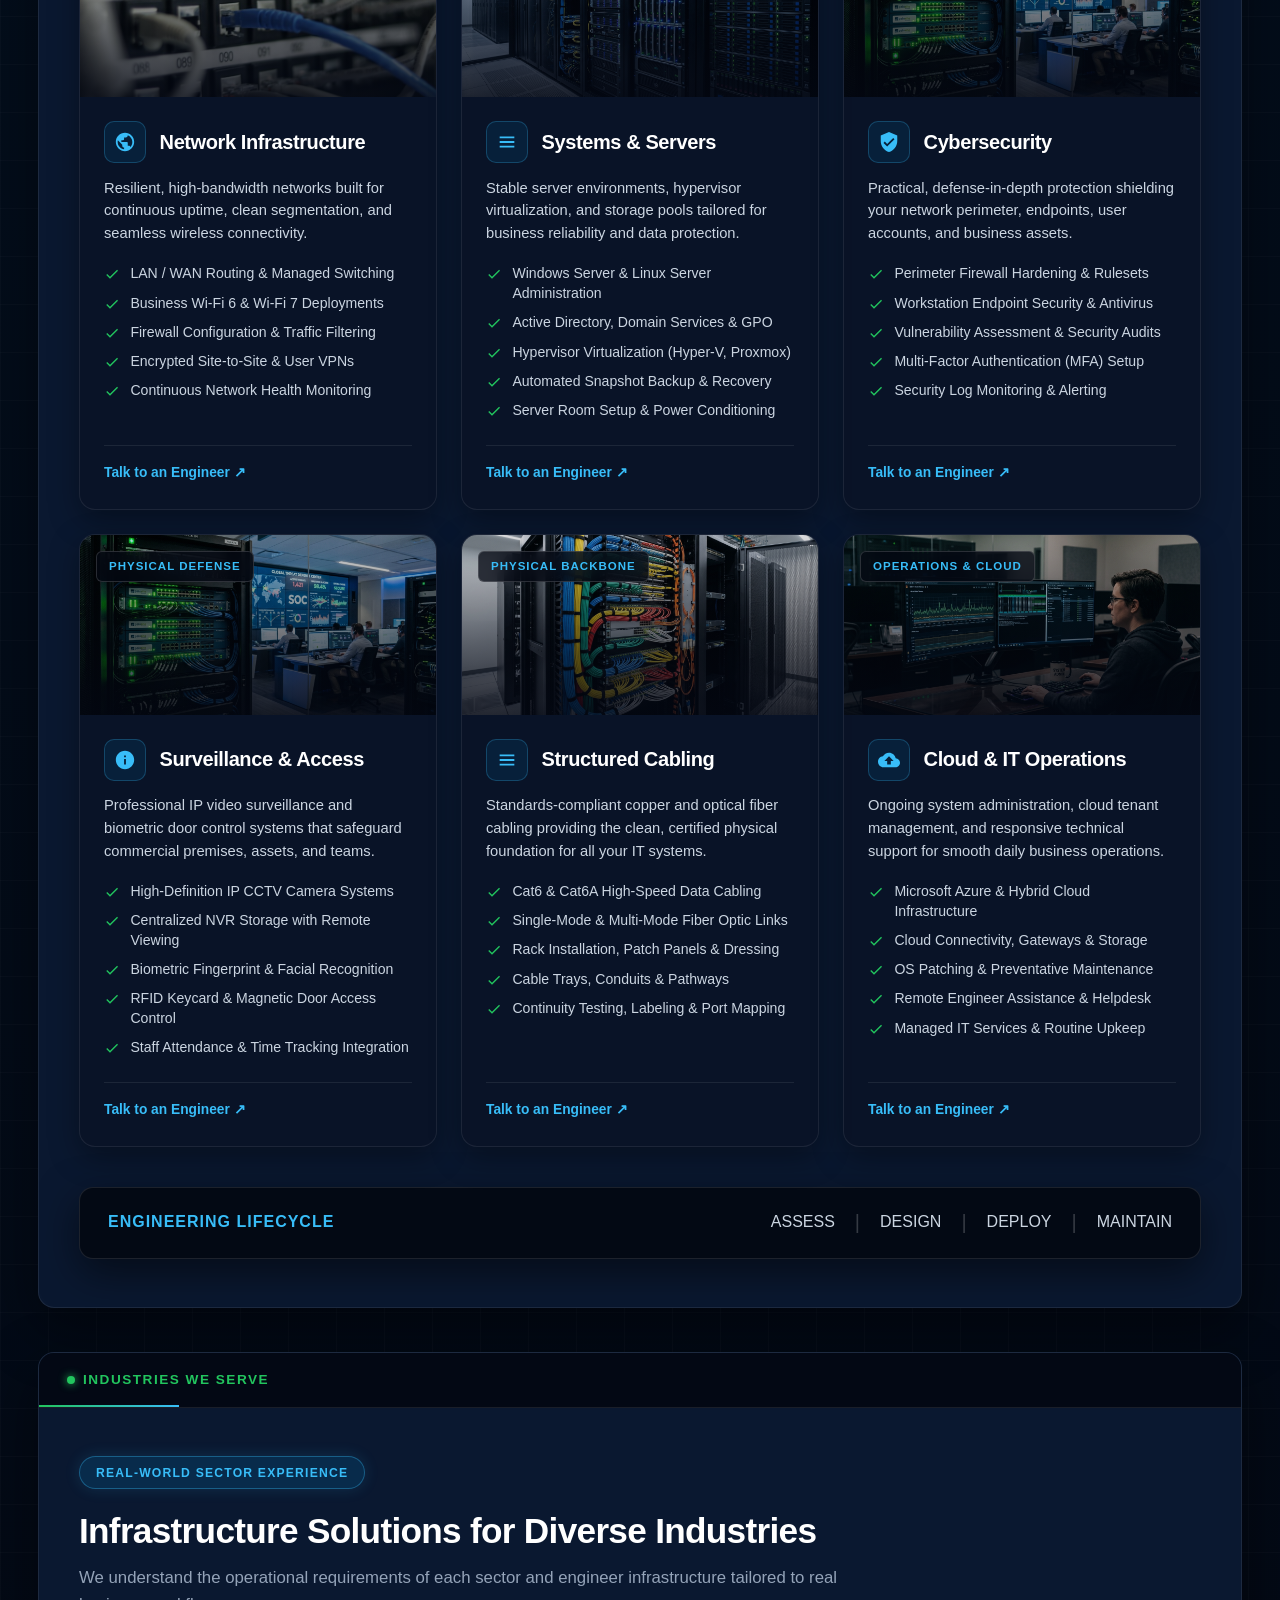
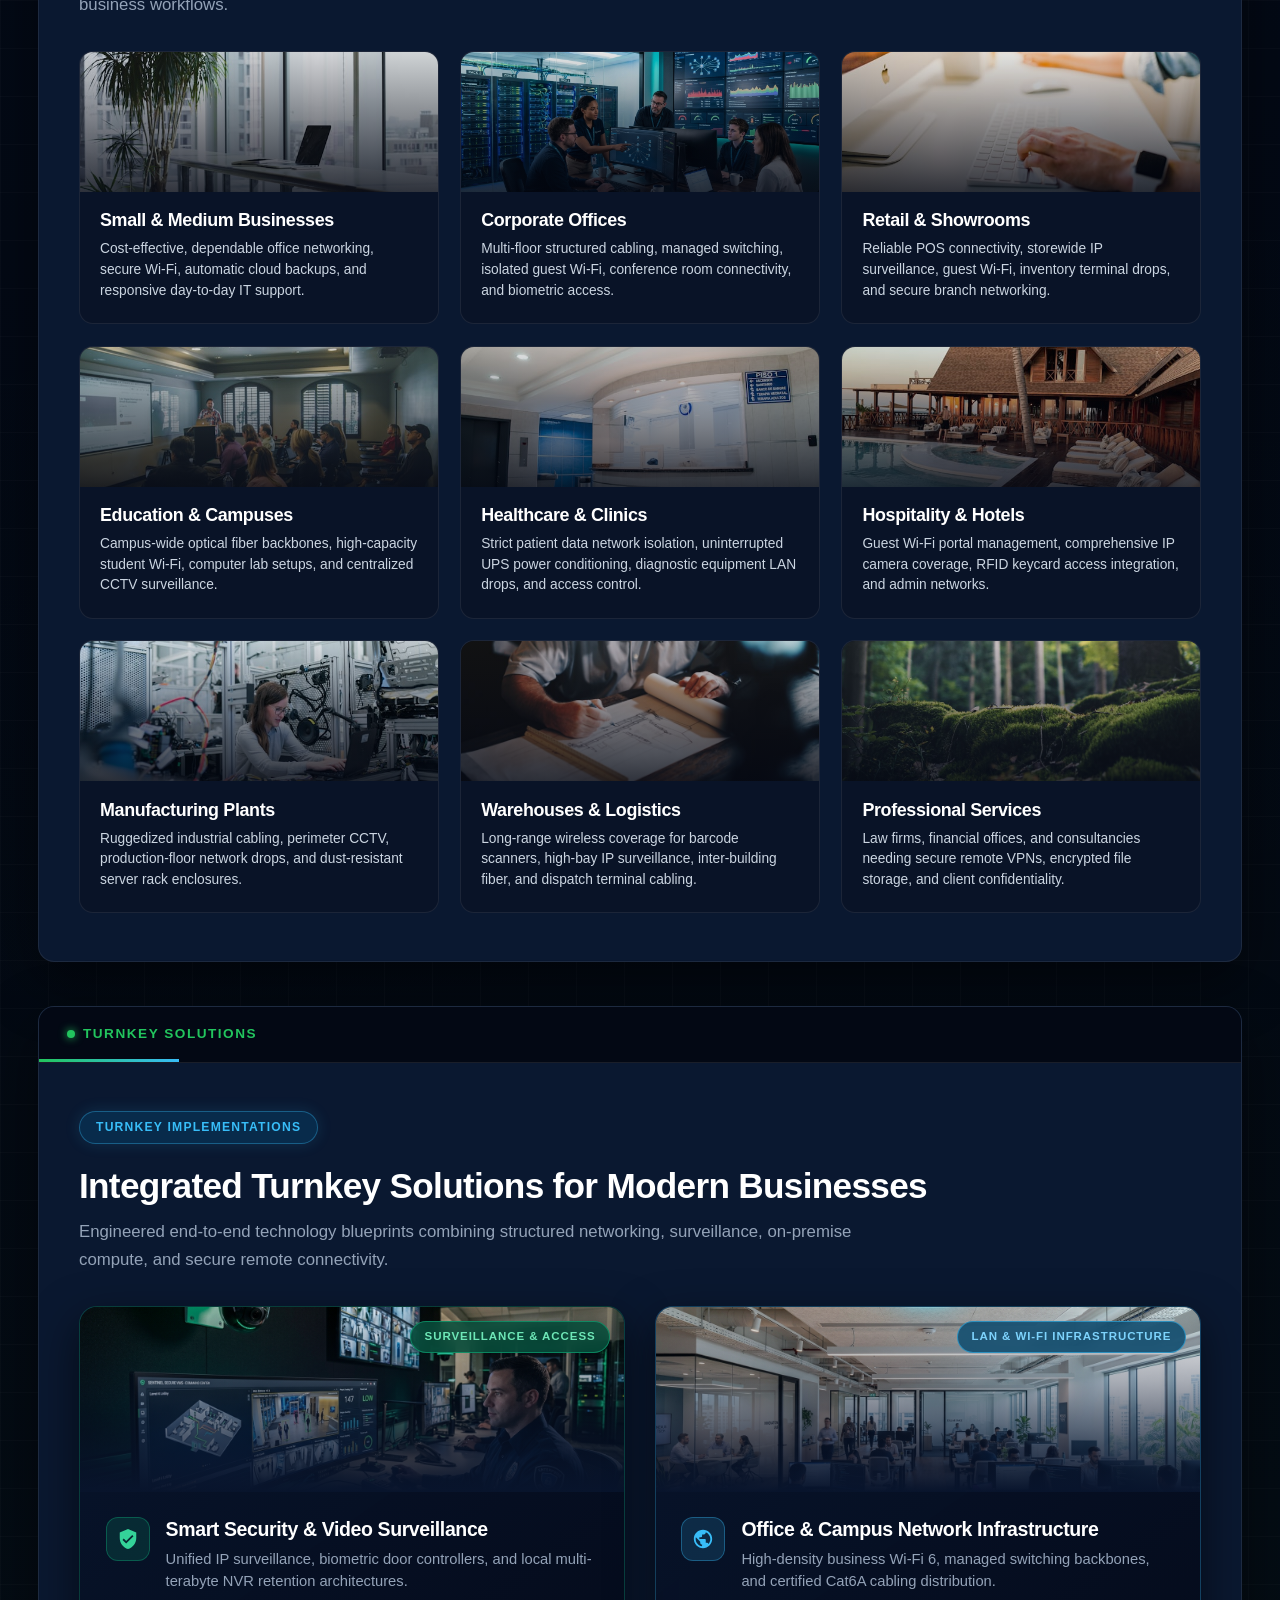
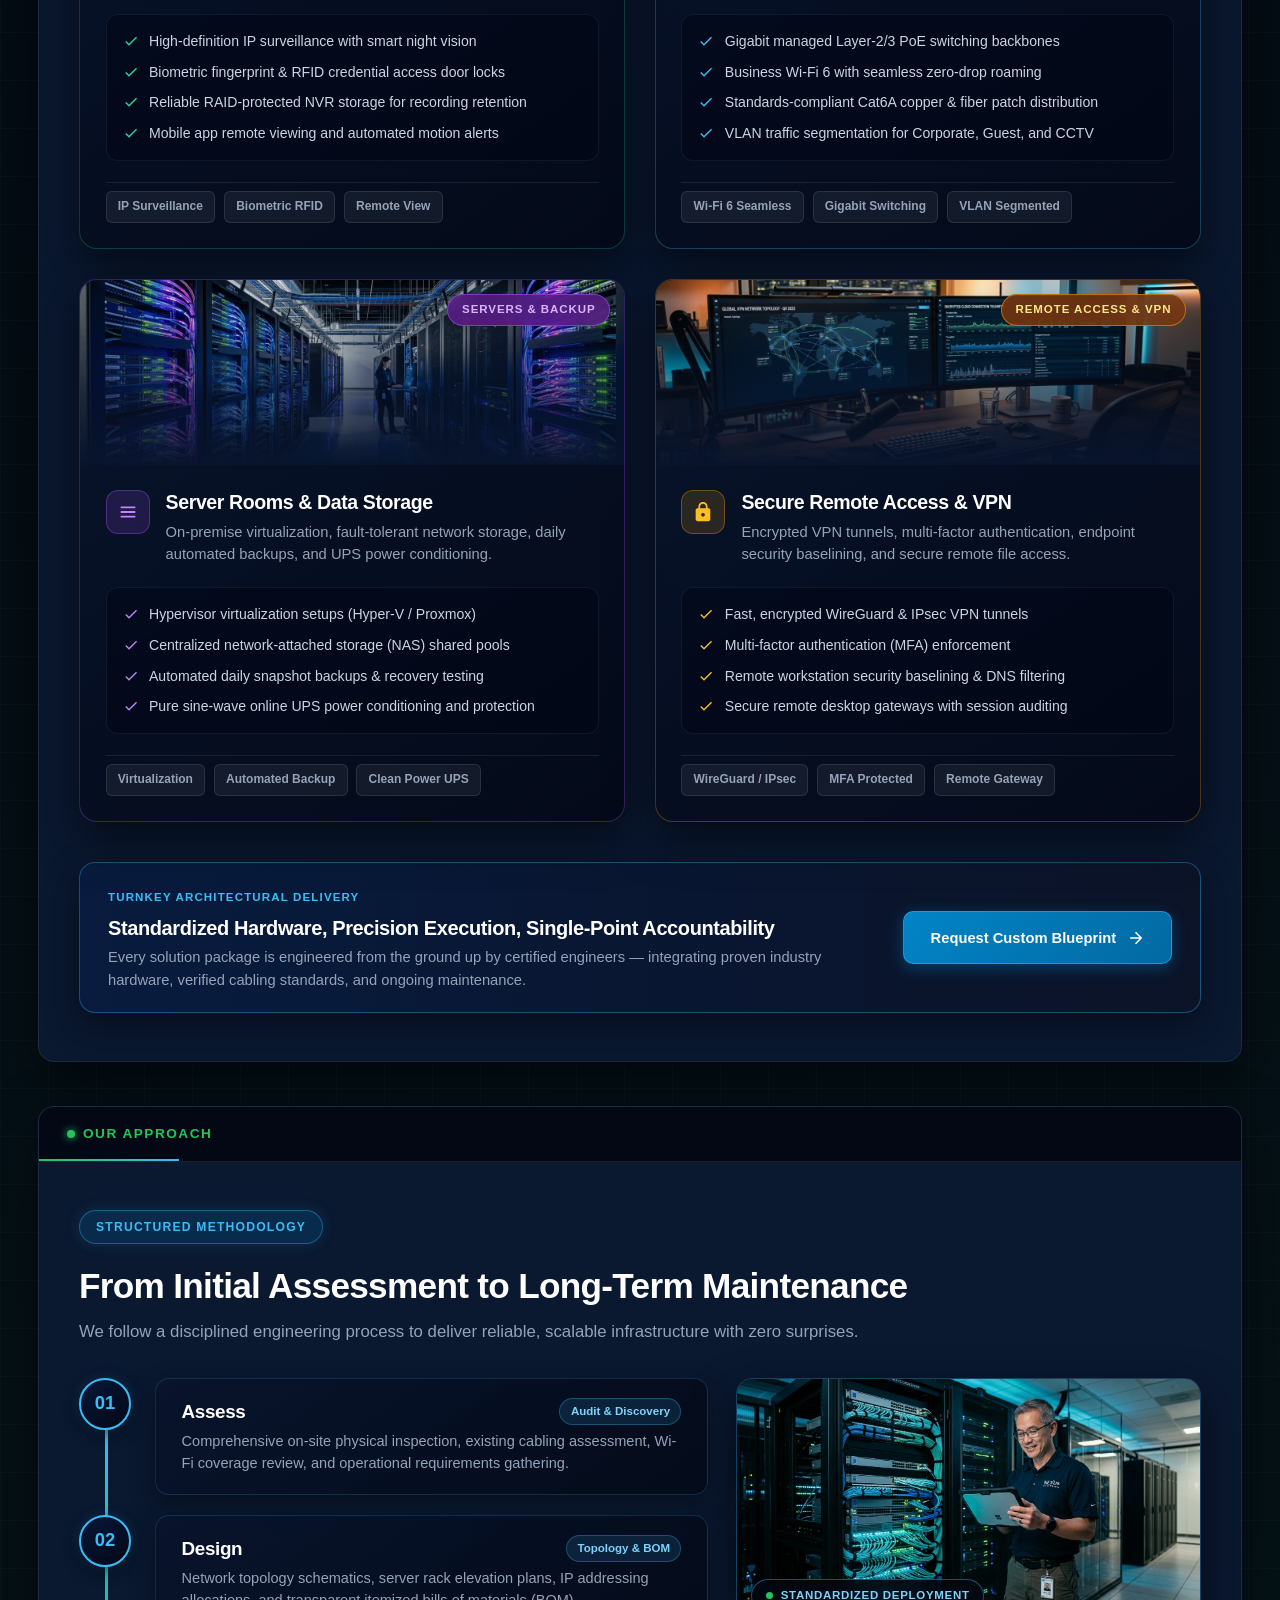
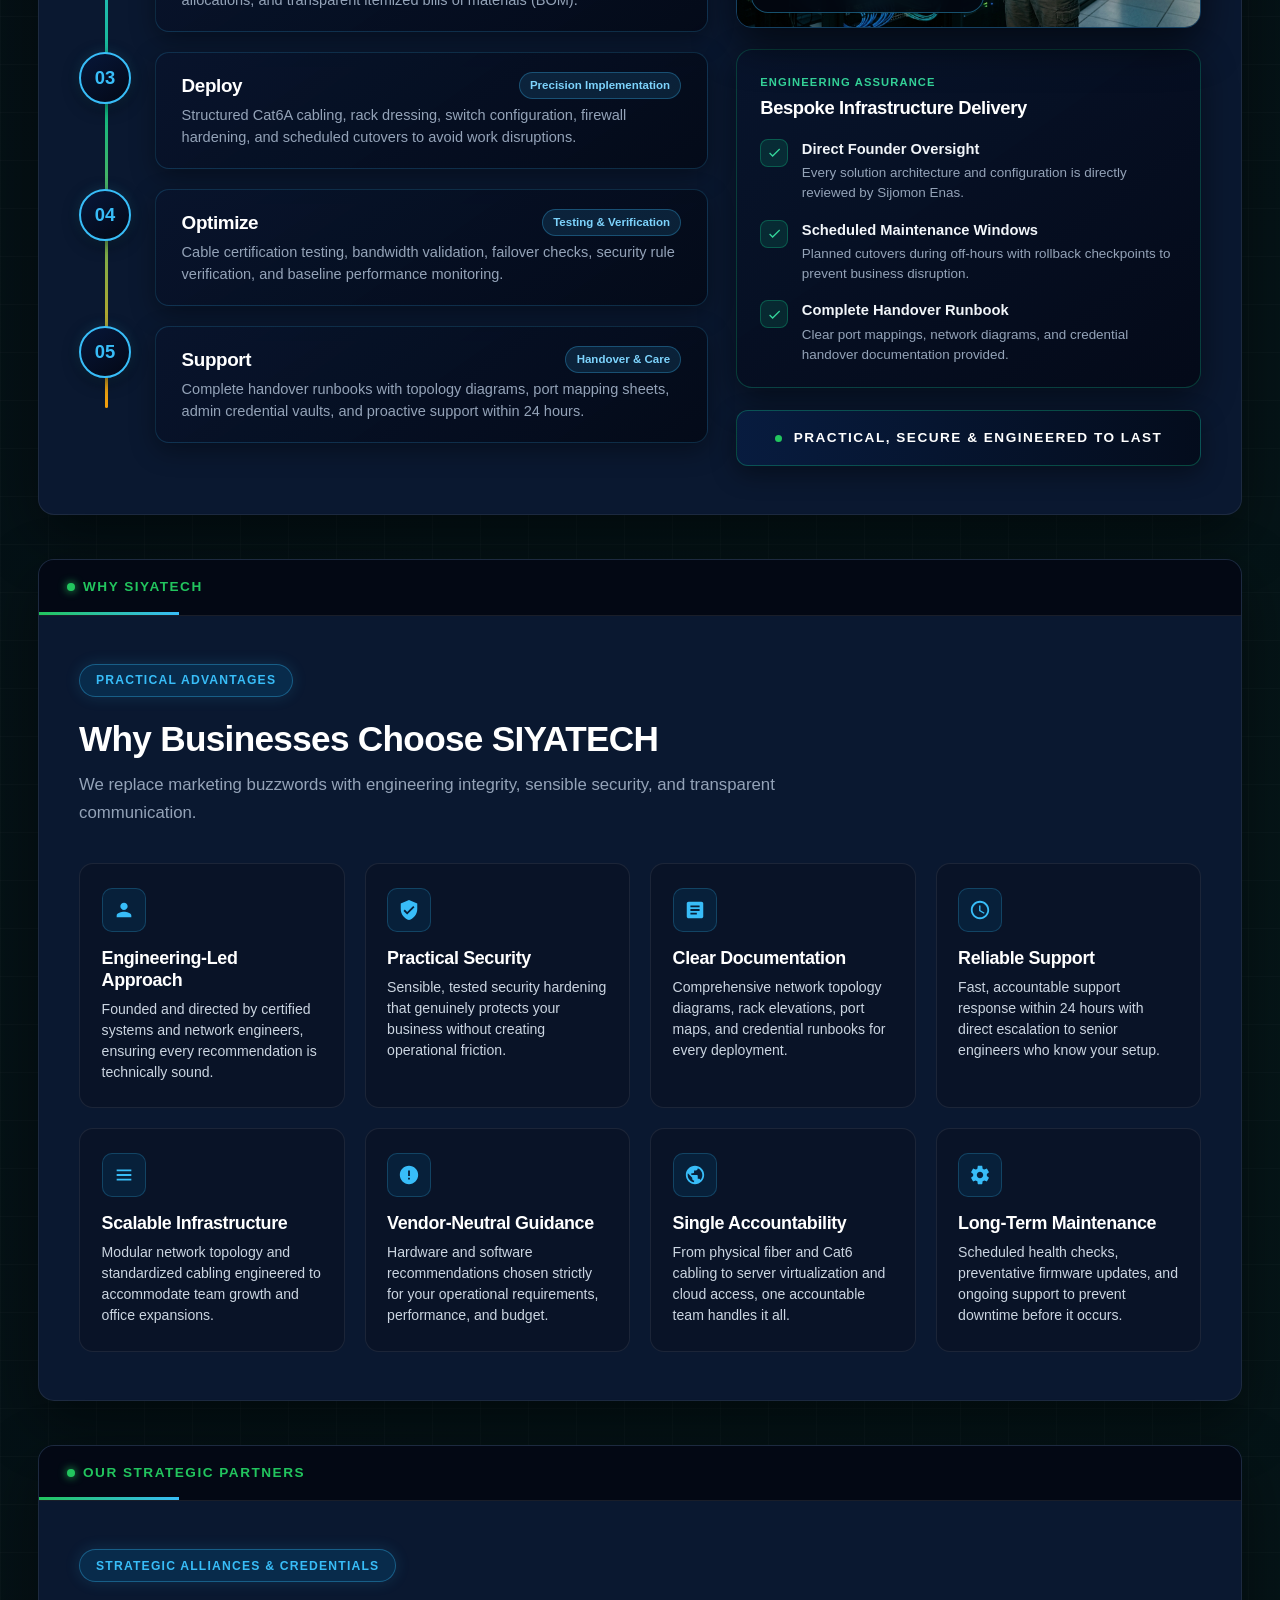
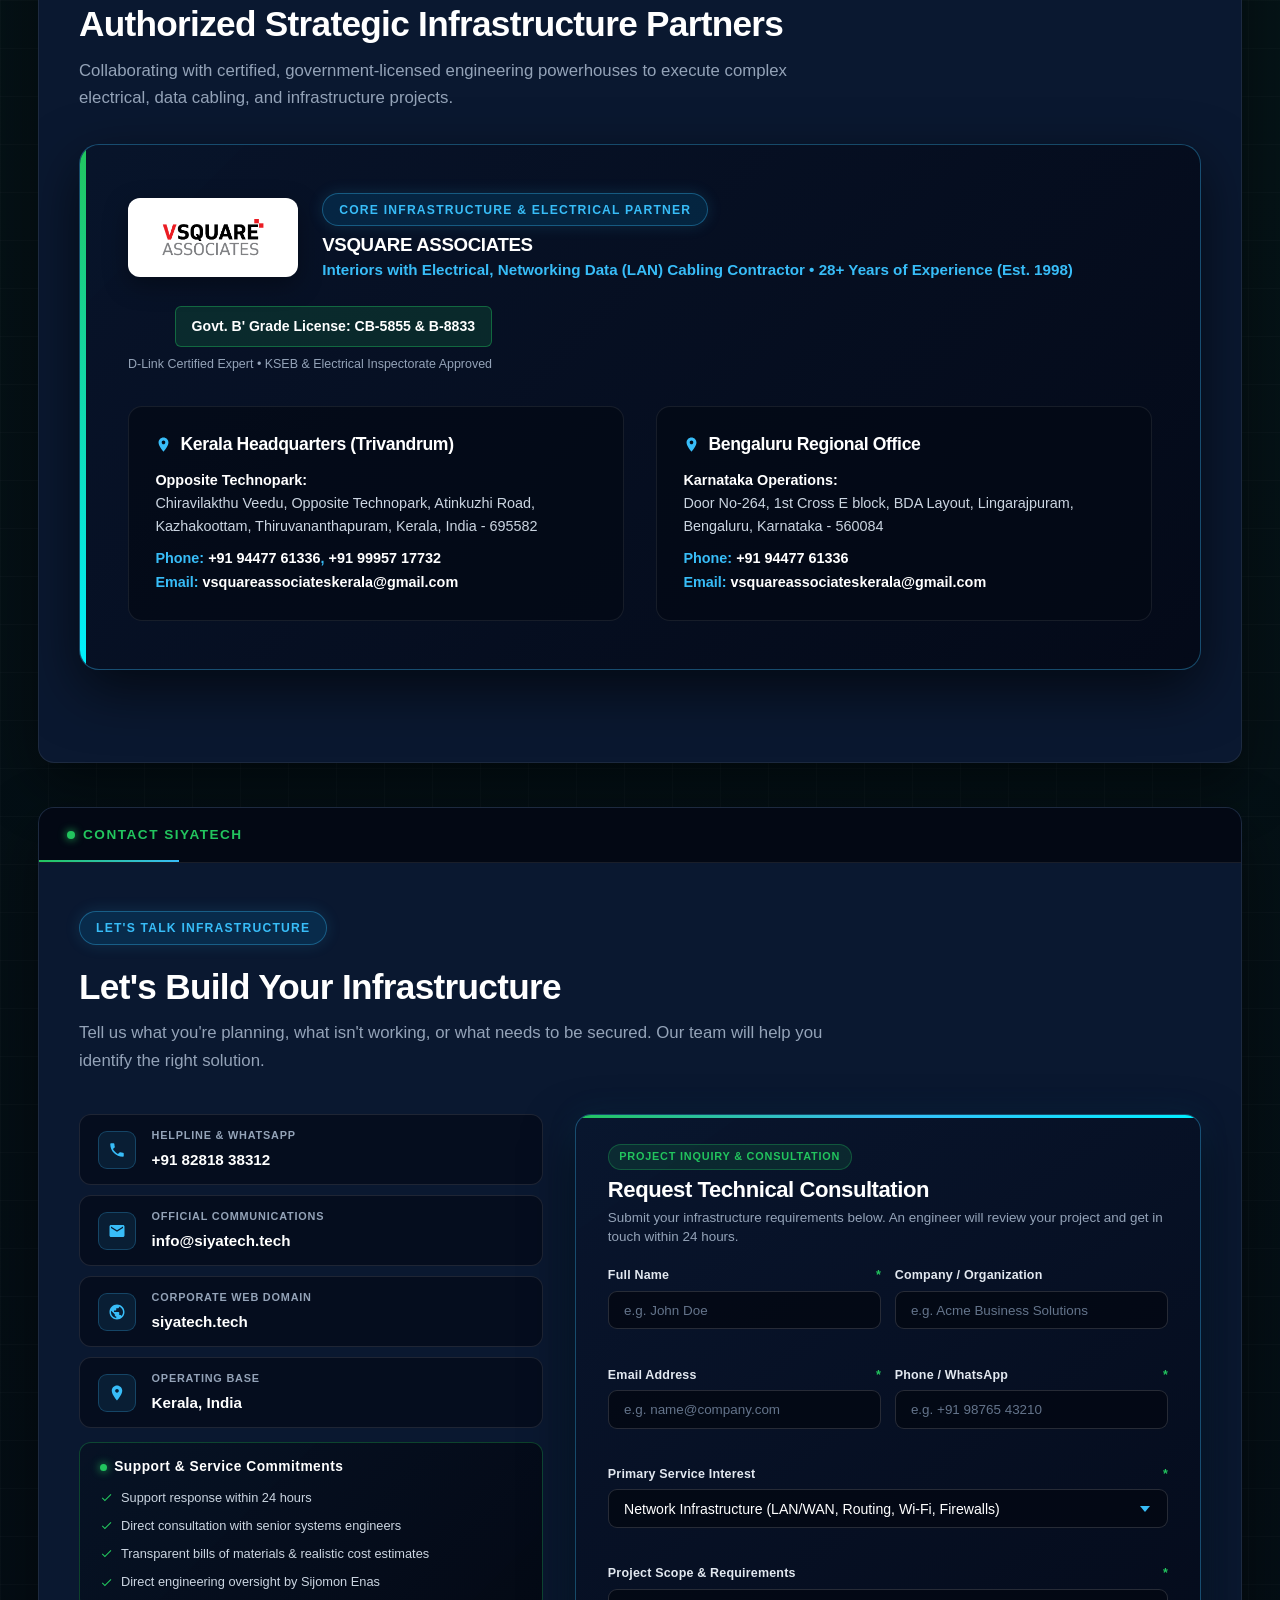
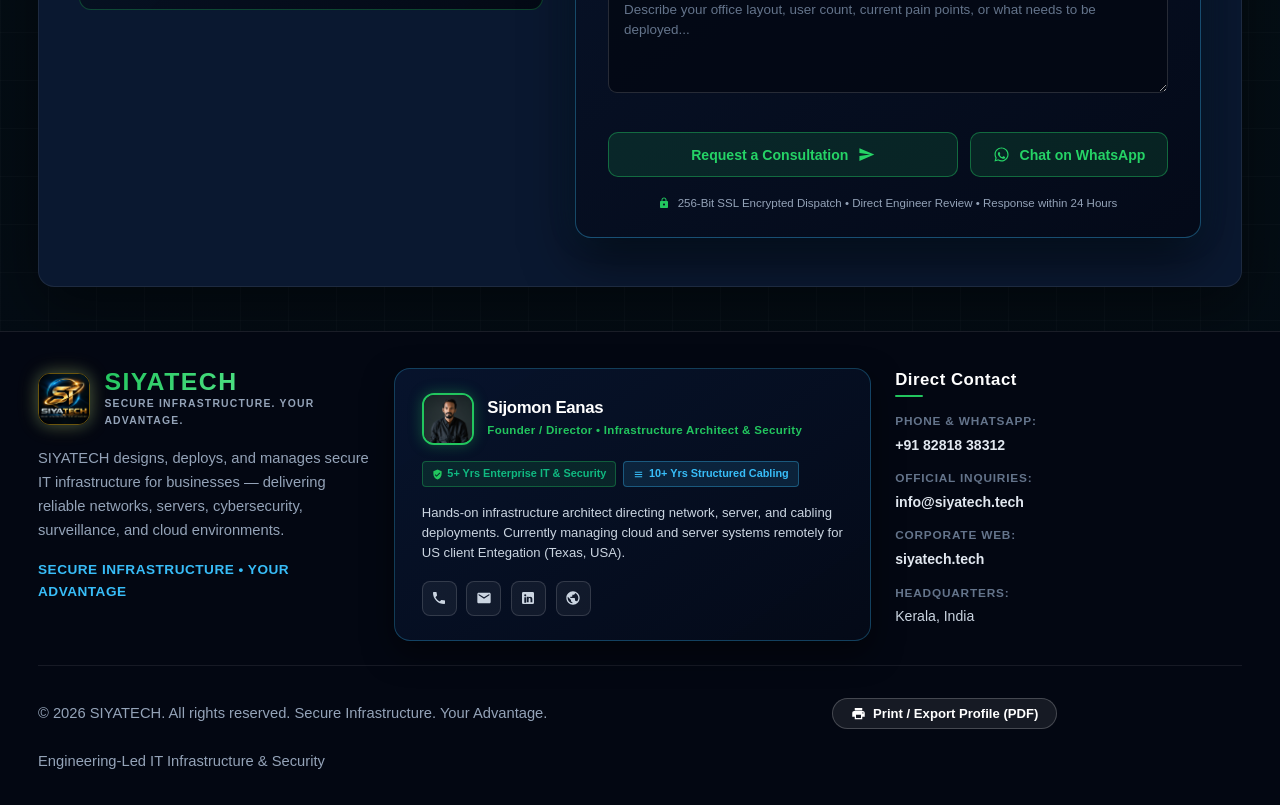
==== commit 8639cf53: "Security Hardening: Fix ZAP vulnerabilities, OWASP Web/API Top 10, AI Prompt Injection defense, and " ====
--- a/index.html
+++ b/index.html
@@ -8,6 +8,13 @@
   <meta name="keywords" content="IT infrastructure, business networking, cybersecurity, CCTV surveillance, access control, structured cabling, server management, cloud infrastructure, Kerala IT services">
   <meta name="author" content="SIYATECH">
   <link rel="canonical" href="https://siyatech.tech/">
+  
+  <!-- Security Headers (Client-Side Defense-in-Depth: CWE-693, CWE-1021, CWE-79) -->
+  <meta http-equiv="Content-Security-Policy" content="default-src 'self'; script-src 'self' 'unsafe-inline' https://api.web3forms.com; style-src 'self' 'unsafe-inline'; img-src 'self' data: https:; connect-src 'self' https://api.web3forms.com; font-src 'self'; frame-ancestors 'none'; base-uri 'self'; form-action 'self' https://api.web3forms.com;">
+  <meta http-equiv="X-Frame-Options" content="DENY">
+  <meta http-equiv="X-Content-Type-Options" content="nosniff">
+  <meta name="referrer" content="strict-origin-when-cross-origin">
+  <meta http-equiv="Permissions-Policy" content="camera=(), microphone=(), geolocation=(), payment=()">
   
   <!-- Open Graph / Social Meta -->
   <meta property="og:title" content="SIYATECH | Secure Infrastructure. Your Advantage.">
@@ -1403,7 +1410,12 @@
                 <input type="hidden" name="access_key" value="31f6a48d-386e-4388-aea0-a8e348b3567b" id="web3forms_key">
                 <input type="hidden" name="subject" value="New Infrastructure Consultation Request - SIYATECH">
                 <input type="hidden" name="from_name" value="SIYATECH Website Inquiry">
-                <input type="checkbox" name="botcheck" class="hidden" style="display: none;">
+                <input type="checkbox" name="botcheck" class="hidden" style="display: none;" tabindex="-1" autocomplete="off">
+                <!-- Anti-CSRF & Anti-Replay Defense Tokens (CWE-352 / OWASP A01 Mitigation) -->
+                <input type="hidden" name="csrf_token" id="csrf_token" value="">
+                <input type="hidden" name="_csrf" id="_csrf" value="">
+                <input type="hidden" name="anticsrf" id="anticsrf" value="">
+                <input type="hidden" name="_form_timestamp" id="formTimestamp" value="">
 
                 <div class="form-row-2">
                   <div class="form-group">
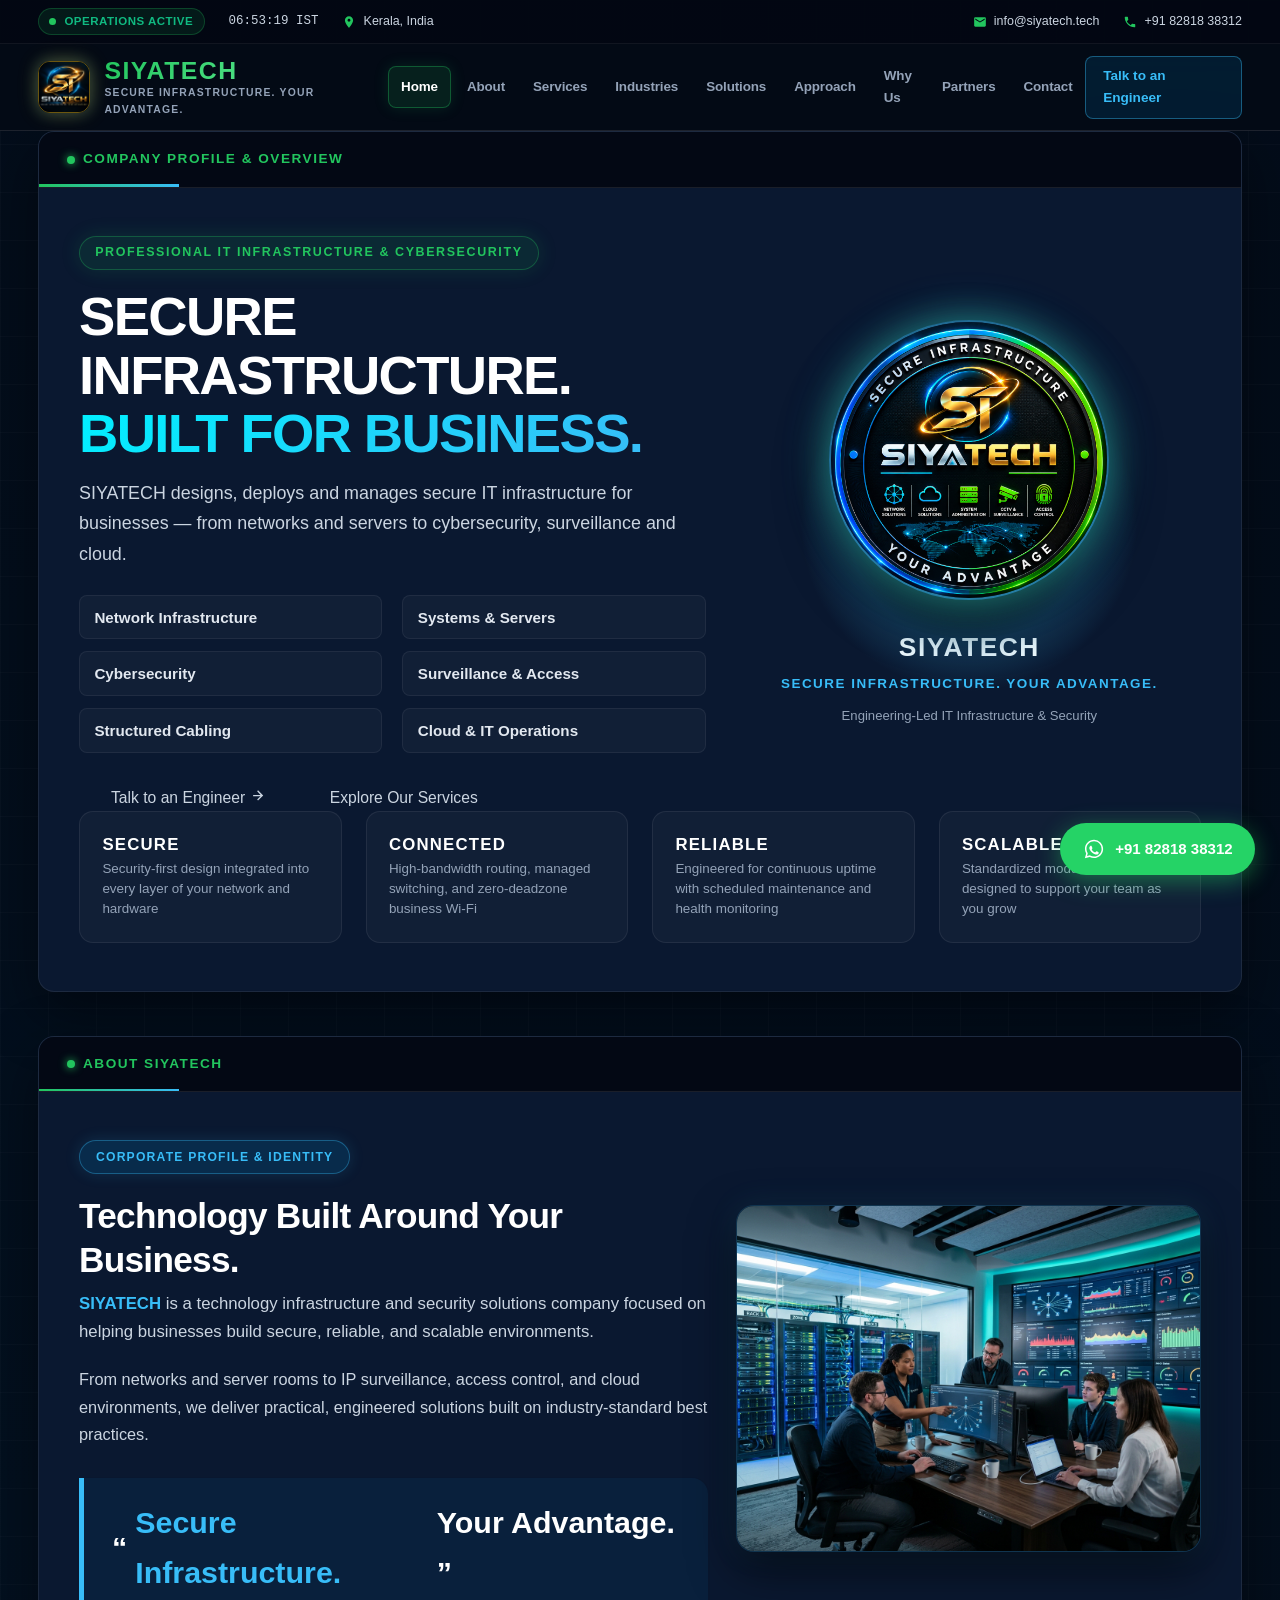
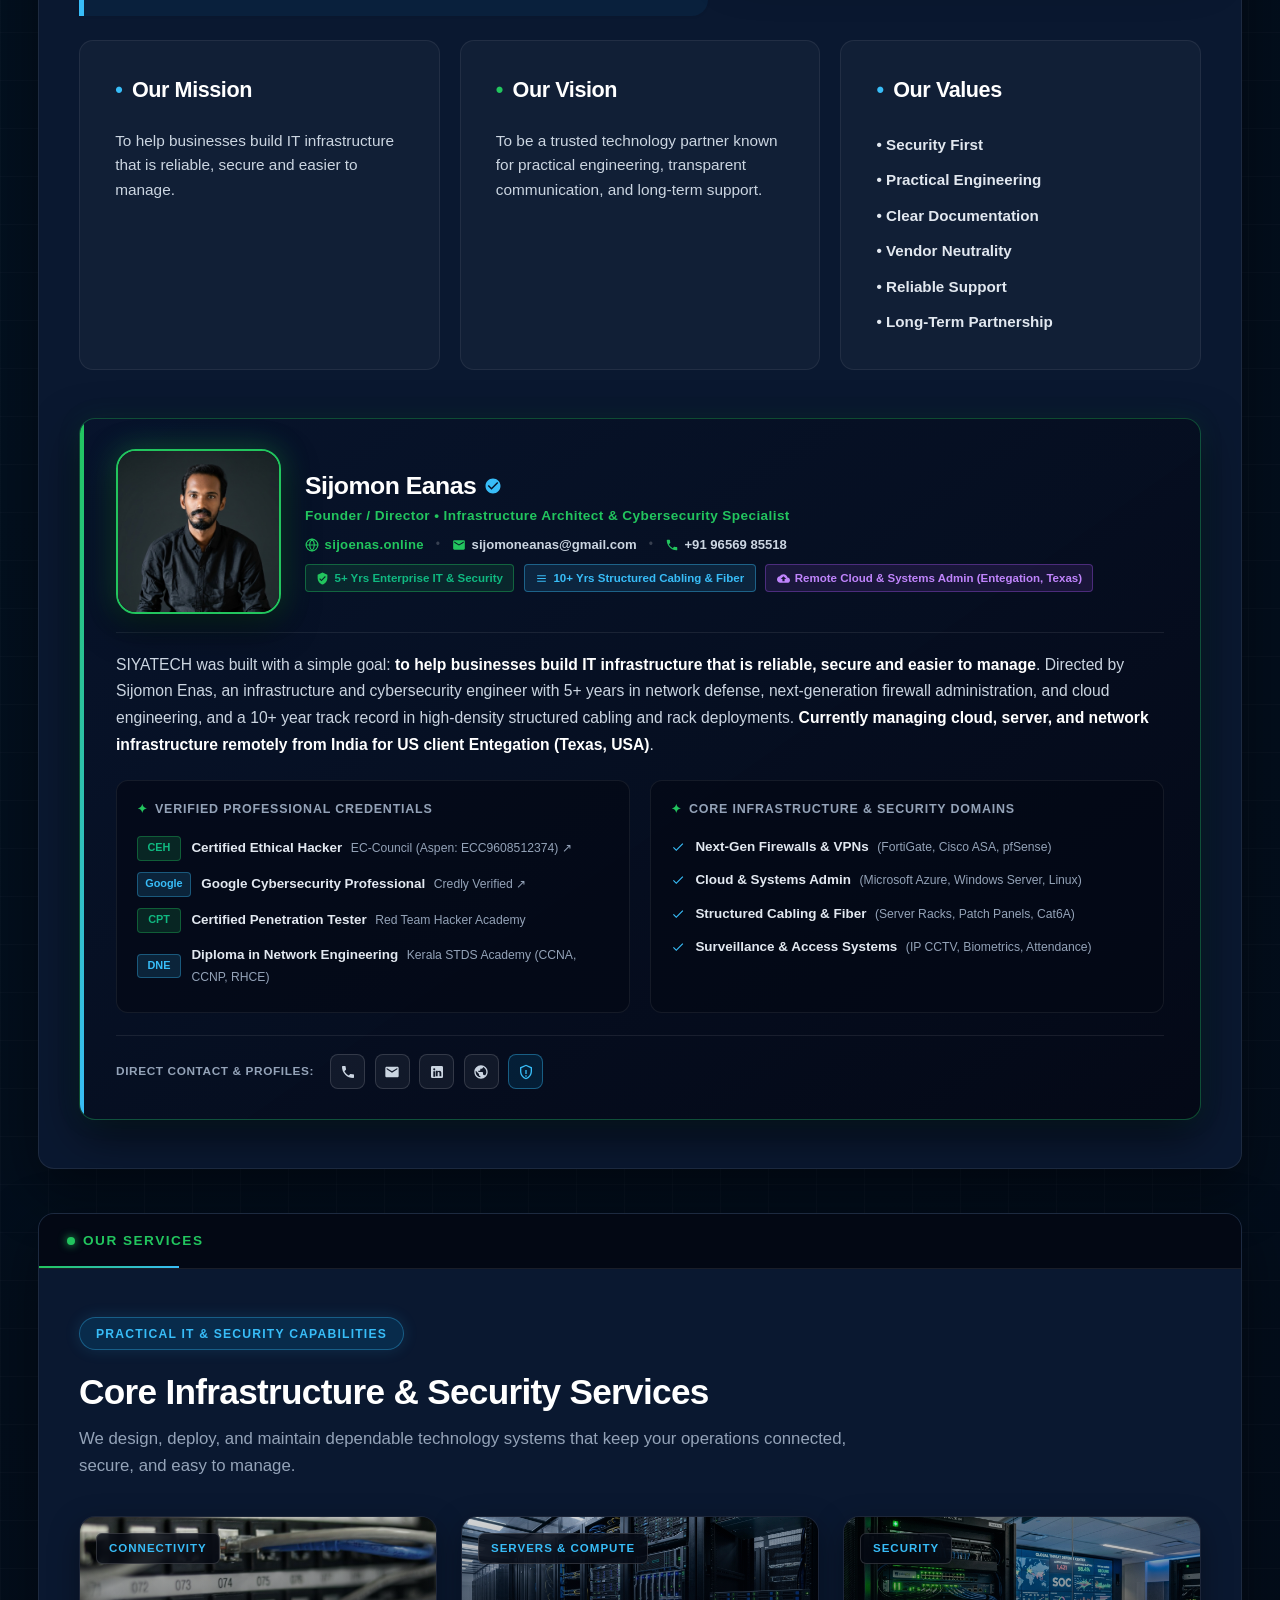
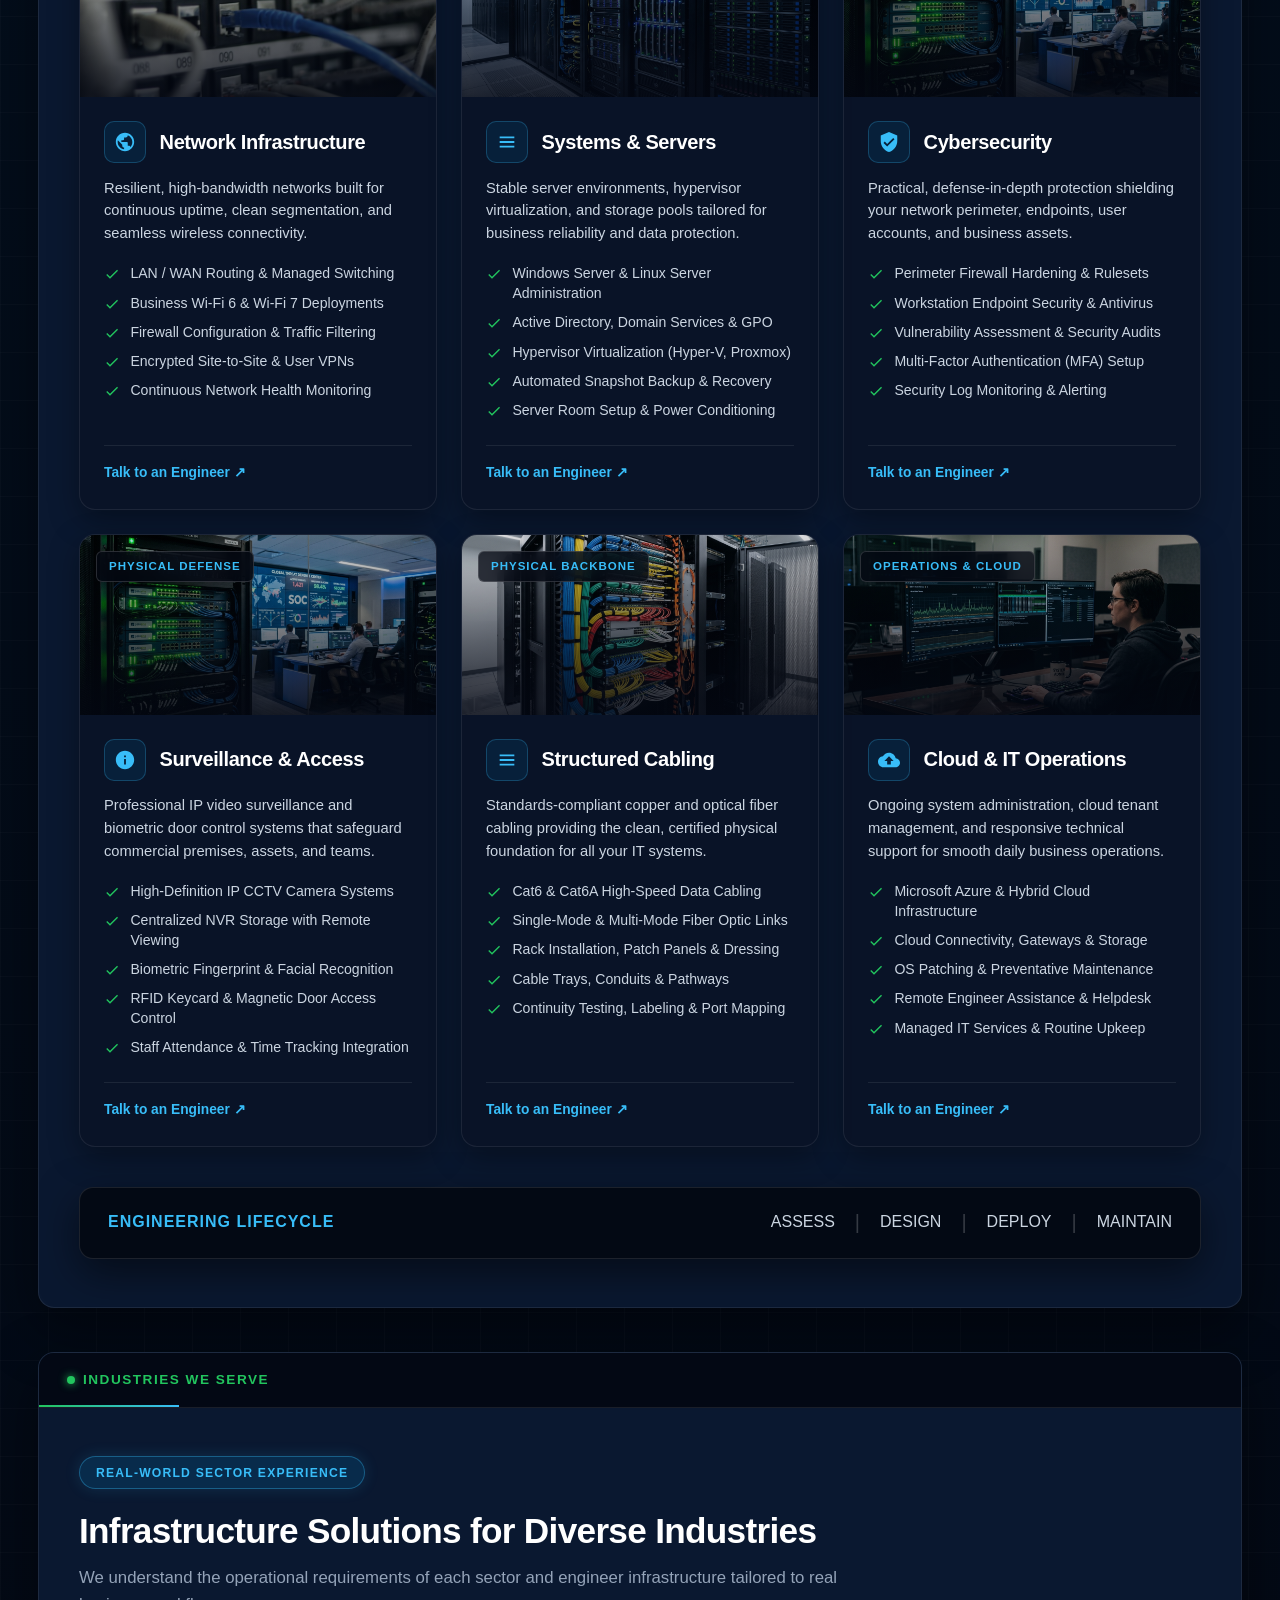
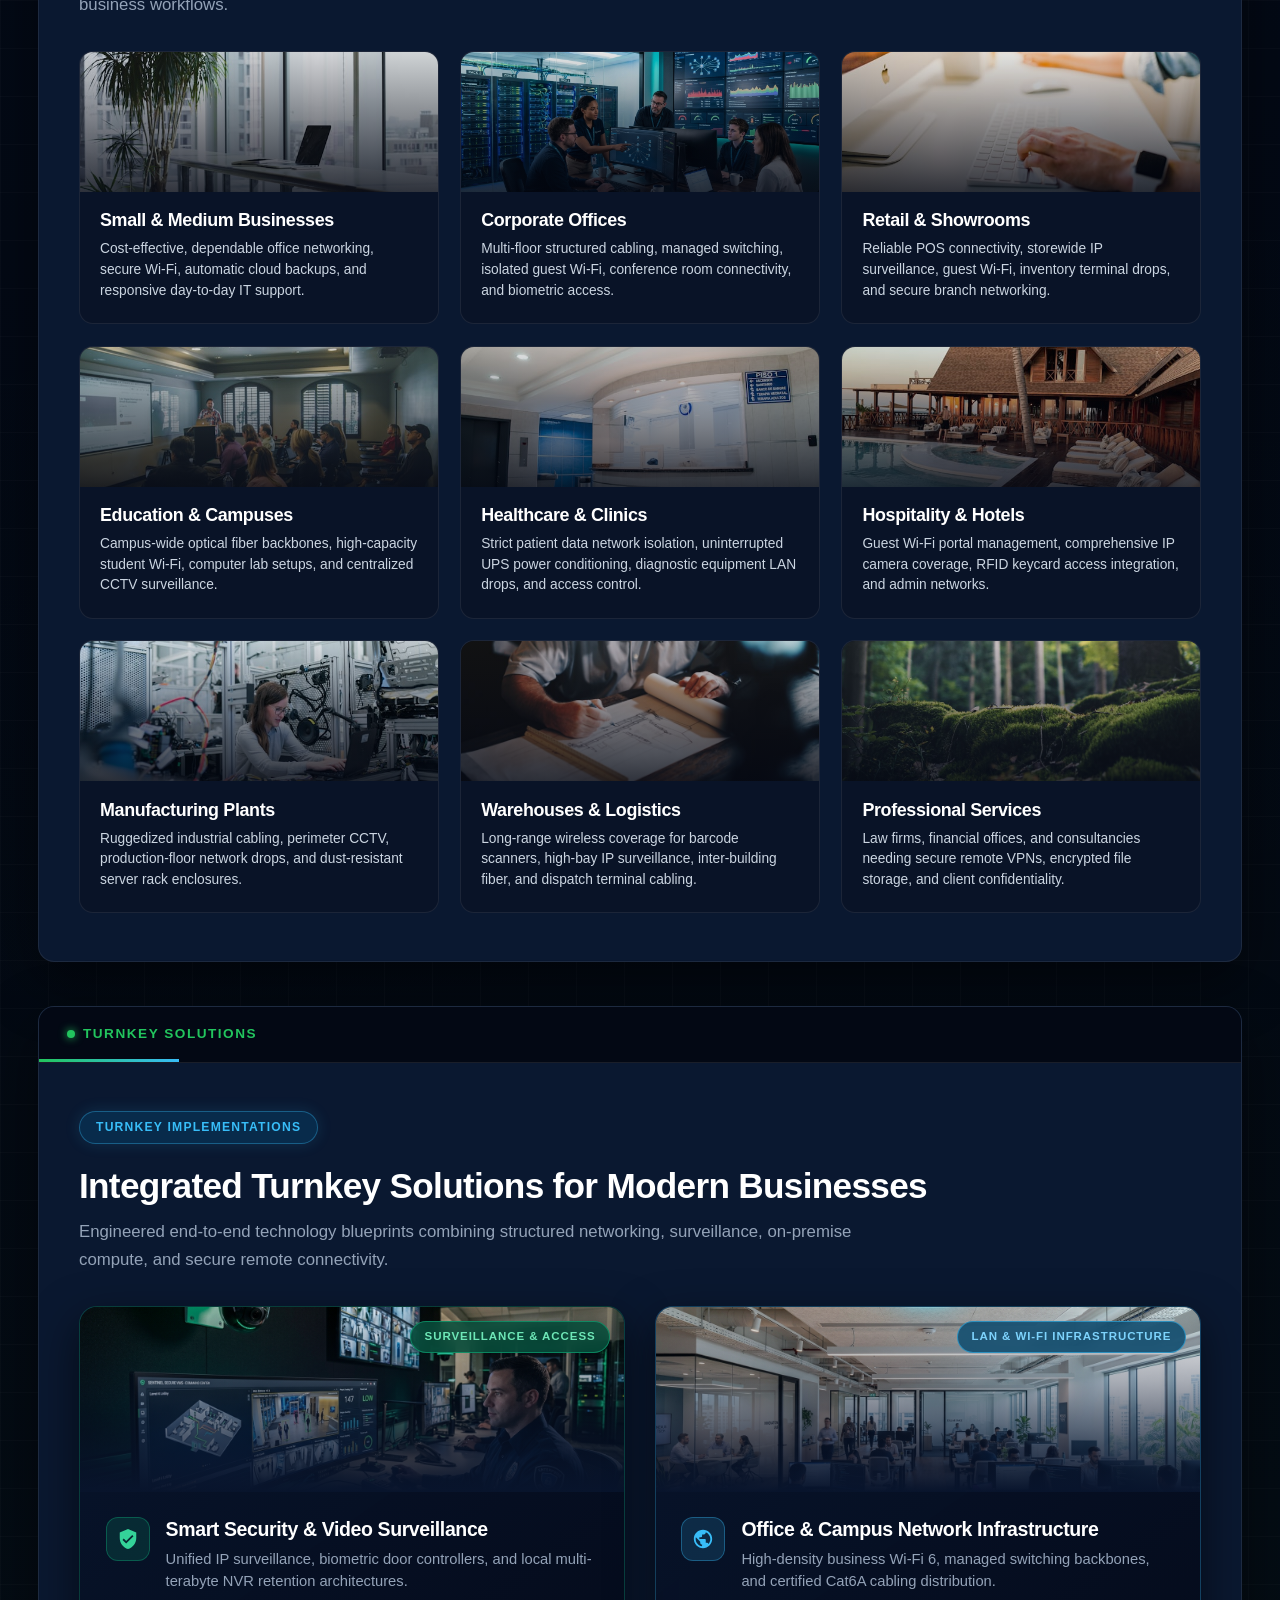
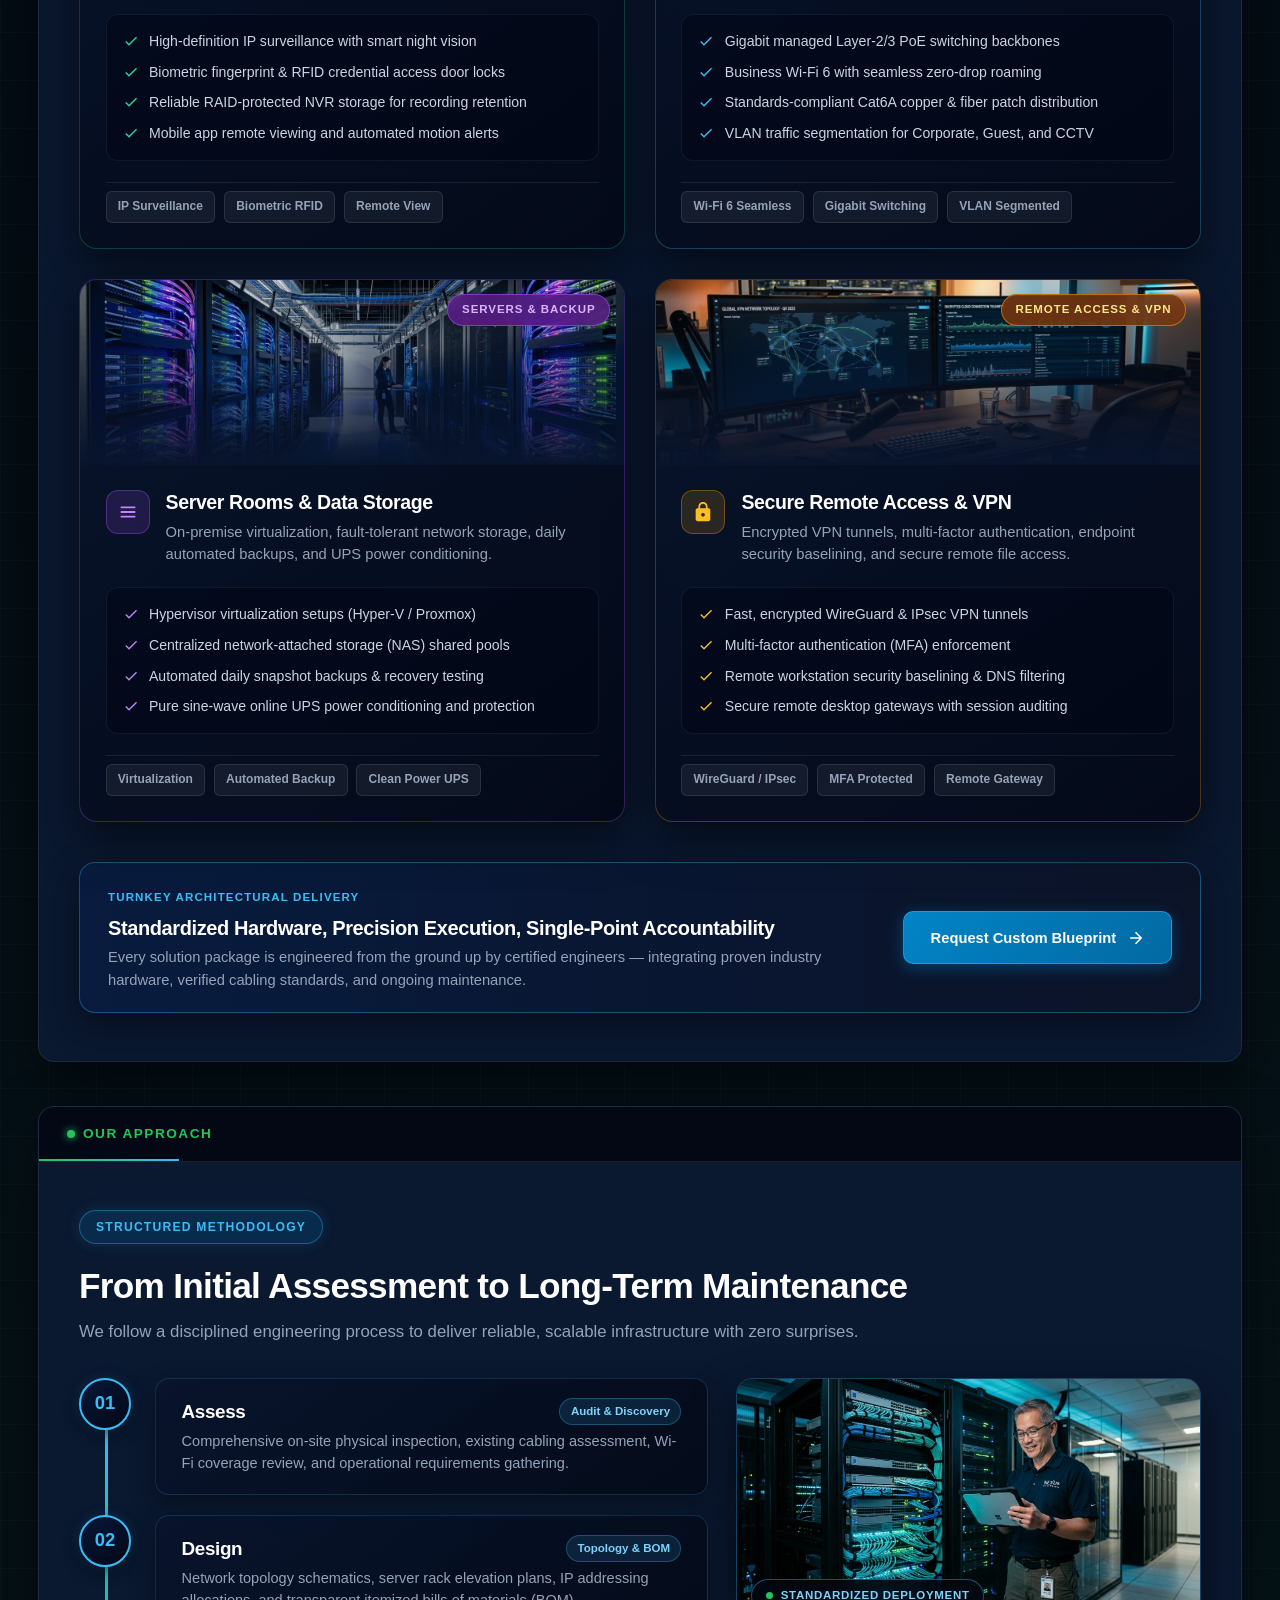
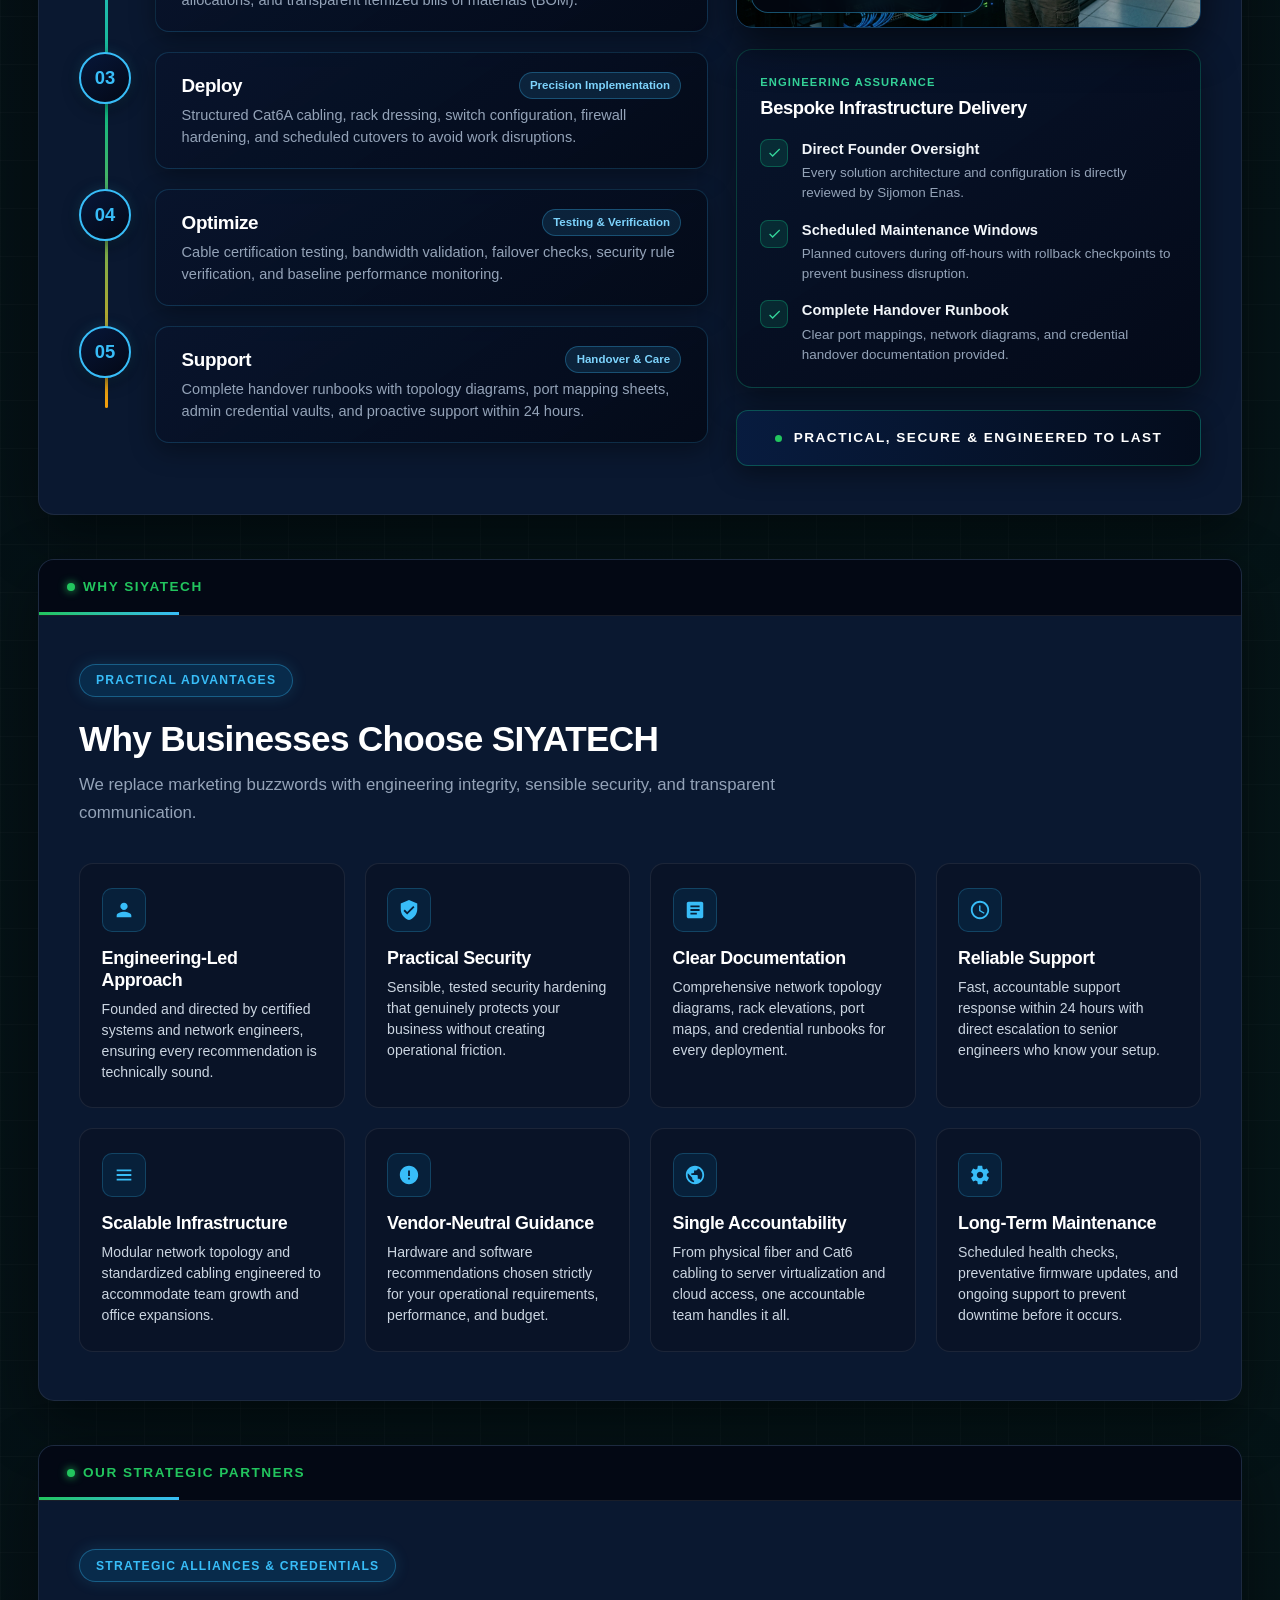
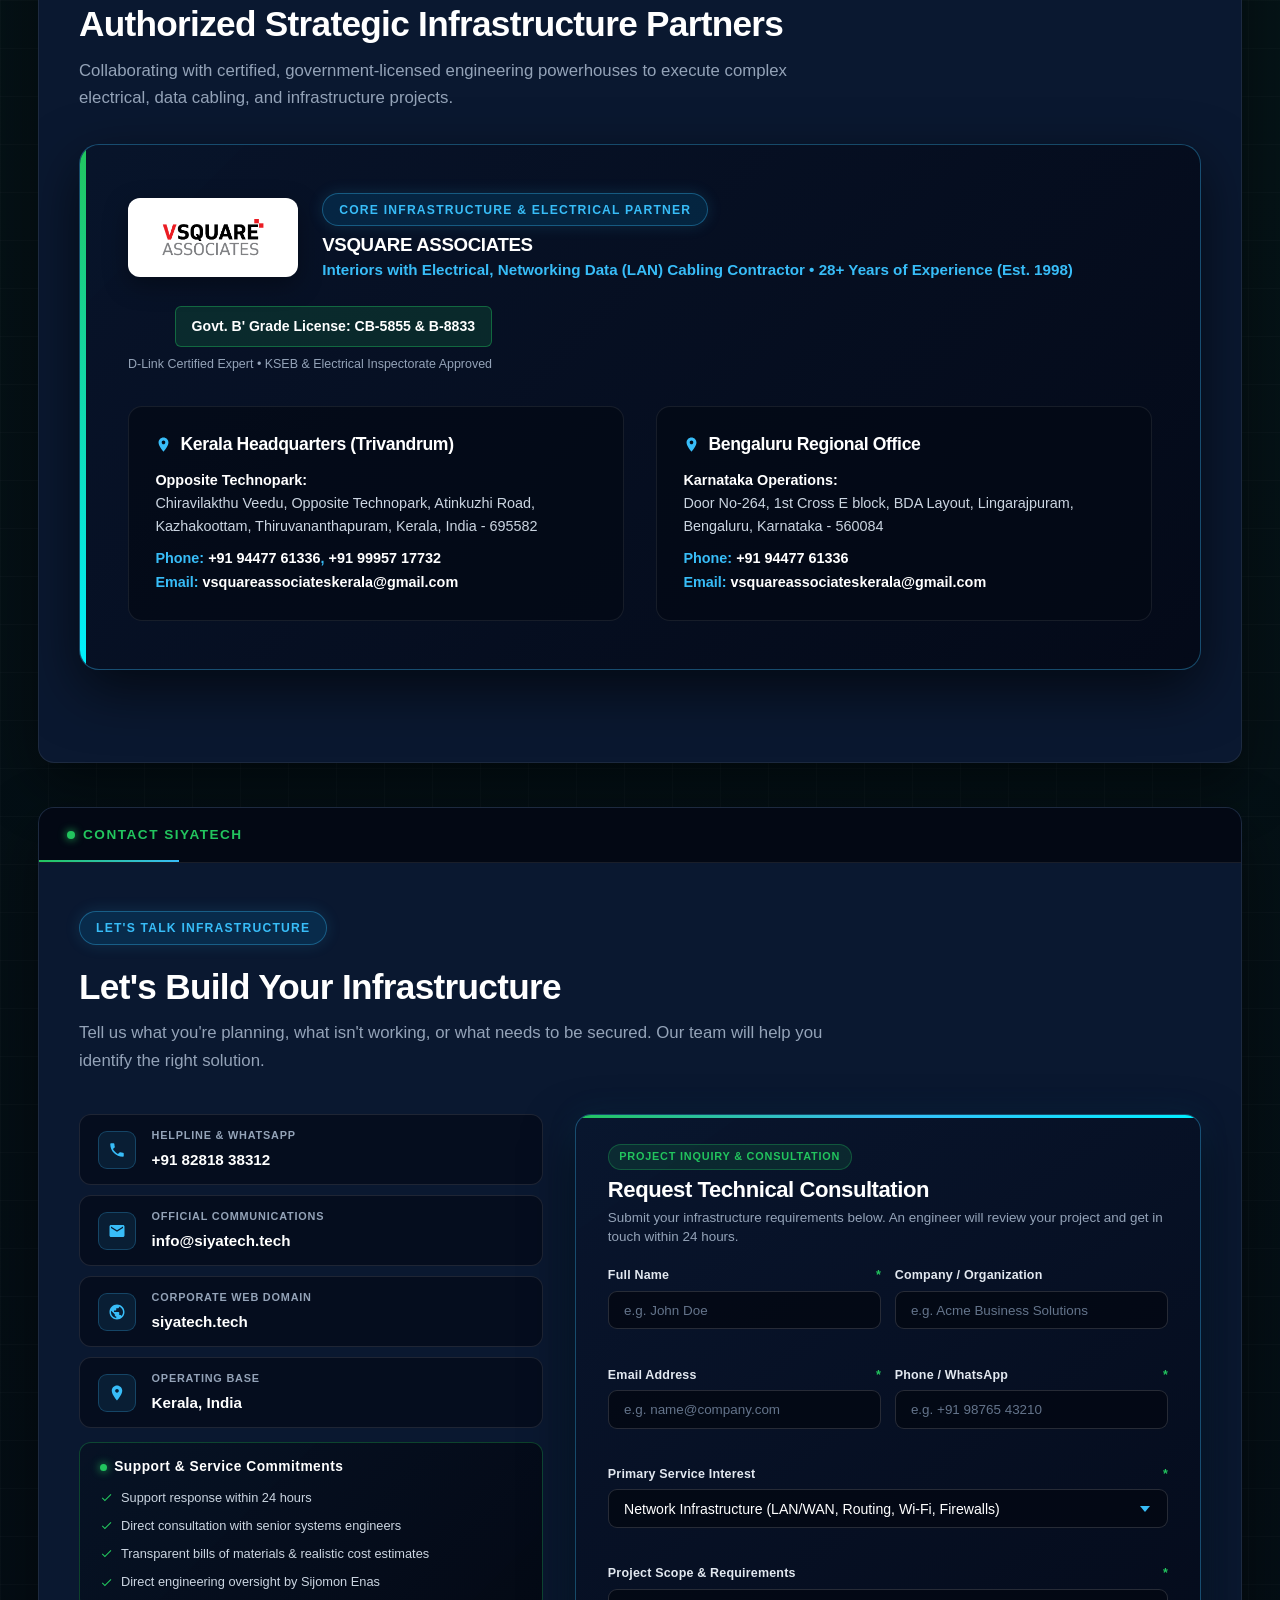
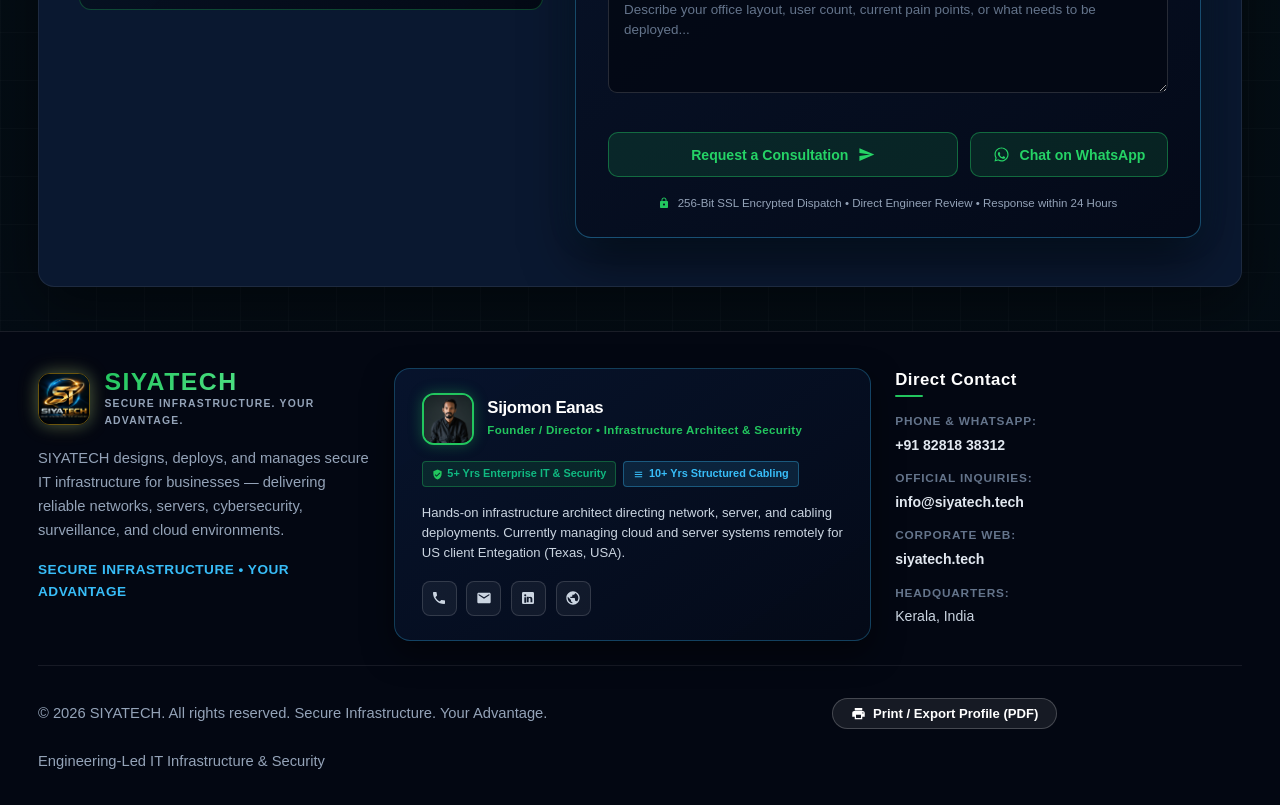
==== commit 6d1374ee: "Security Update: Remove hardcoded Web3Forms key from HTML, add secure server proxy & Cloudflare Work" ====
--- a/index.html
+++ b/index.html
@@ -1406,8 +1406,8 @@
               </div>
               
               <form id="contactForm" class="contact-form" action="https://api.web3forms.com/submit" method="POST">
-                <!-- Web3Forms Verified Access Key -->
-                <input type="hidden" name="access_key" value="31f6a48d-386e-4388-aea0-a8e348b3567b" id="web3forms_key">
+                <!-- Web3Forms Secure Relay Integration (Managed in-memory/backend proxy) -->
+                <input type="hidden" name="access_key" value="" id="web3forms_key">
                 <input type="hidden" name="subject" value="New Infrastructure Consultation Request - SIYATECH">
                 <input type="hidden" name="from_name" value="SIYATECH Website Inquiry">
                 <input type="checkbox" name="botcheck" class="hidden" style="display: none;" tabindex="-1" autocomplete="off">
